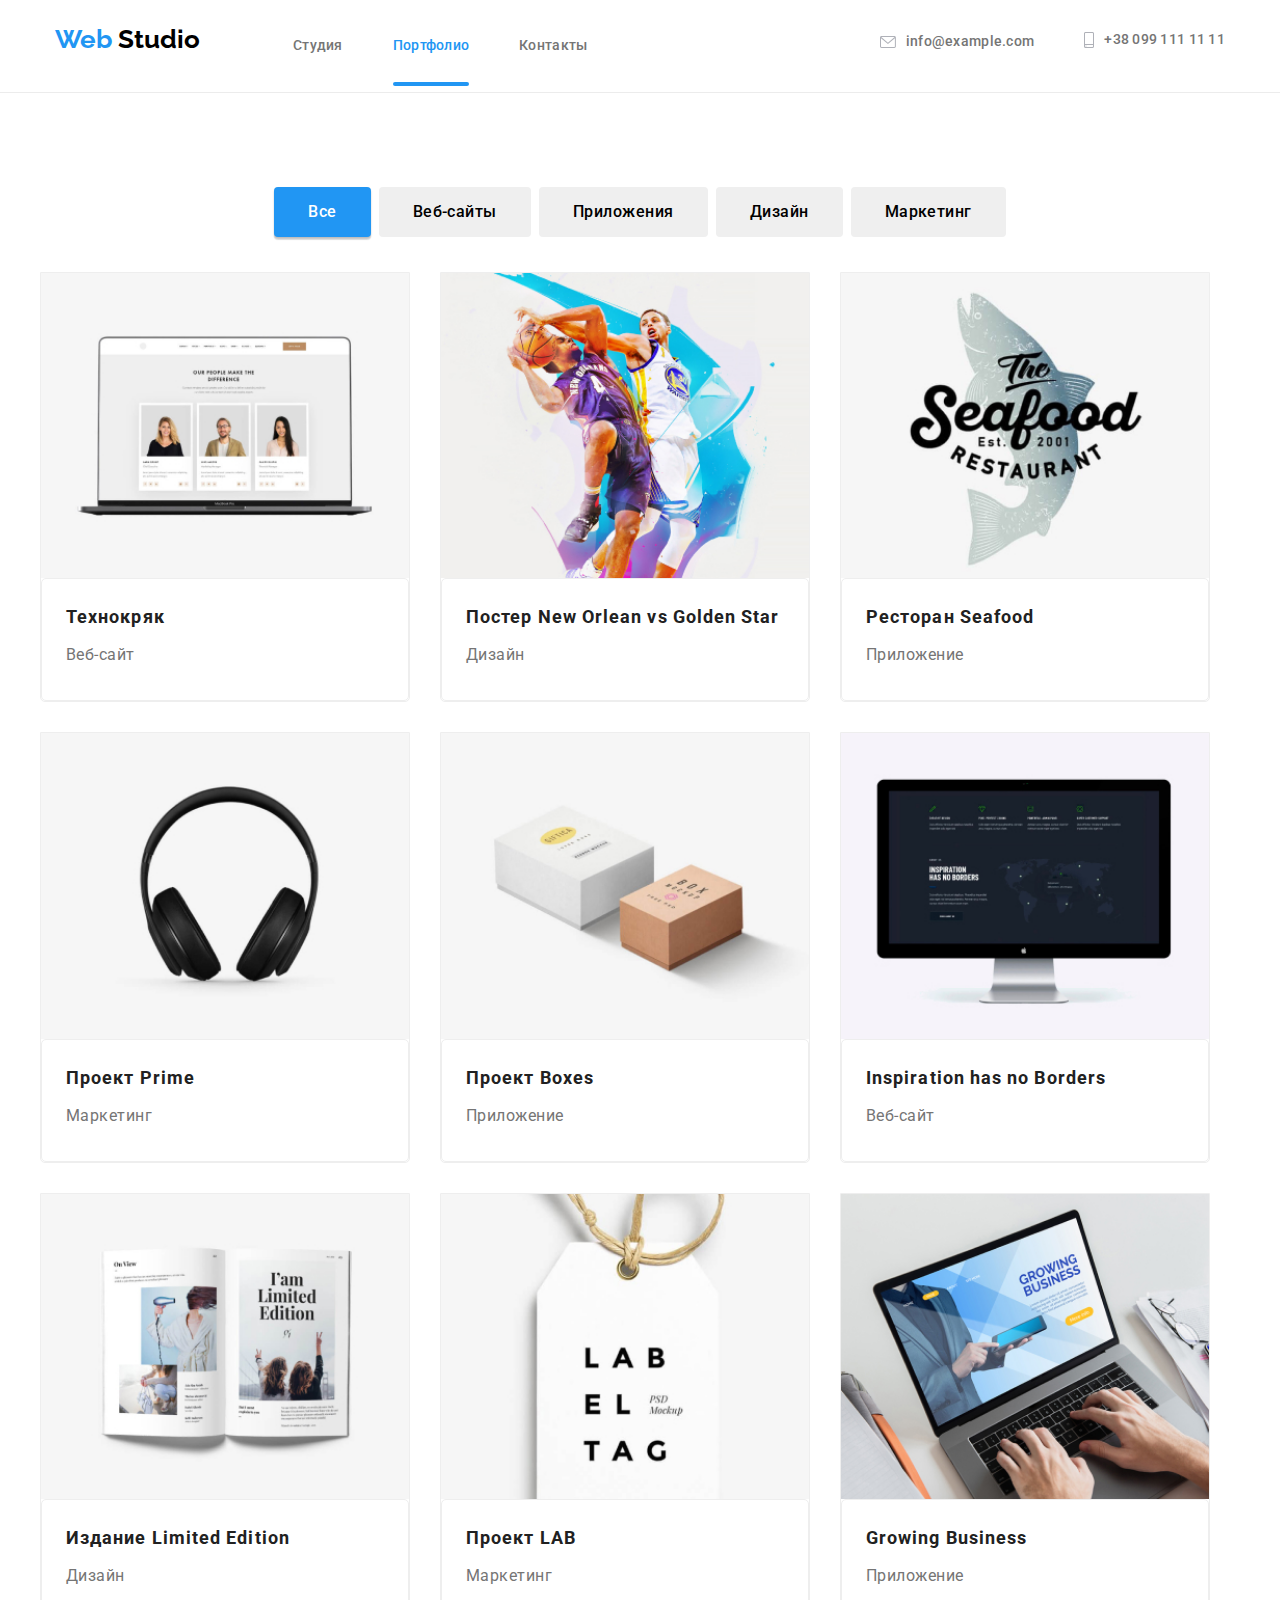
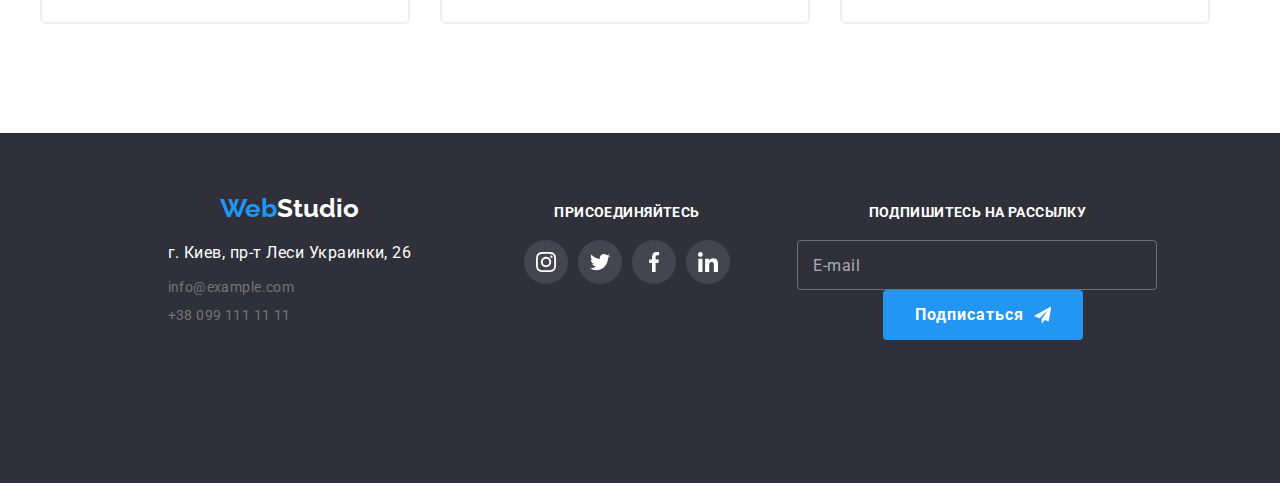
==== portfolio.html @ 010974de "1" ====
<!DOCTYPE html>
<html lang="en">
<head>
    <meta charset="UTF-8">
    <meta http-equiv="X-UA-Compatible" content="IE=edge">
    <meta name="viewport" content="width=device-width, initial-scale=1.0">
    <title>portfolio</title>
    <link href="https://fonts.googleapis.com/css2?family=Raleway:wght@700&family=Roboto:wght@400;500;700;900&display=swap"
 rel="stylesheet">
    <link rel="stylesheet" href="https://cdnjs.cloudflare.com/ajax/libs/modern-normalize/1.0.0/modern-normalize.min.css">
    <link rel="stylesheet" href="css/style.min.css">
</head>
<body>
    <!--шапка сторінки-->
    <header>
        <div class="container logo-nav">
            <a class="logo" href="index.html">Web <span class="logo-header">Studio</span></a>
            <!--навігація на інші сторінки-->
            <div class="nav header">
                <ul class="site-nav">
                    <li class="site-nav__item"><a href="index.html" class="site-nav__link">Студия</a></li>
                    <li class="site-nav__item"><a href="portfolio.html" class="site-nav__link site-nav__link-current">Портфолио</a></li>
                    <li class="site-nav__item"><a href="Контакты" class="site-nav__link">Контакты</a></li>
                </ul>
            </div>
            <div class="contact-header">
                <ul class="site-nav contact-header">
                    <li class="site-nav__contact"><a class="contact-header__link" href="mailto:info@example.com">
                            <svg class="envelope" width="16" height="12">
                                <use href="./images/icons.svg#icon-envelope"></use>
                            </svg>
                            info@example.com</a></li>
                    <li class="site-nav__contact"><a class="contact-header__link" href="tel:+380991111111">
                            <svg class="smartphone" width="10" height="16">
                                <use href="./images/icons.svg#icon-smartphone"></use>
                            </svg>+38 099 111 11 11</a></li>
                </ul>
            </div>
        </div>

              <!-- <button class="mobile-btn icon-menu"  data-menu-button>
                <svg class="mobile-menu-icon" width="18" height="18" aria-label="mobile menu swicher">
                    <use class="icon-menu" href="./images/icons.svg#menu"></use>
                    <use class="icon-close" href="./images/icons.svg#close_24px"></use>
                </svg>
            </button>
            <div class="menu is-open" id="menu" data-menu>
                <ul class="mobile-nav list">
                    <li class="mobile-nav__item">
                        <a href="./index.html" class="mobile-nav__link">Студия</a>
                    </li>
                    <li class="mobile-nav__item">
                        <a href="./portfolio.html" class="mobile-nav__link menu__link--active">Портфолио</a>
                    </li>
                    <li class="mobile-nav__item">
                        <a href="#" class="mobile-nav__link">Контакты</a>
                    </li>
                </ul>
                <div class="social__wrap">
                    <ul class="mobile-contact list">
                        <li class="mobile-contact__item">
                            <a href="tel:+380961111111"  target="_blank" rel="noopener noreferrer">+38 096 111 11 11</a>
                        </li>
                        <li class="mobile-contact__item">
                            <a class="mobile-mail" href="mailto:info@devstudio.com"  target="_blank" rel="noopener noreferrer">info@devstudio.com</a>
                        </li>
                    </ul>

                    <ul class="list menu-list social__list">
                        <li class="social__item">
                            <a class="social__links" href="#" target="_blank" rel="noopener noreferrer">Instagram</a>
                        </li>
                        <li class=" social__item ">
                            <a class="social__links" href="#" target="_blank" rel="noopener noreferrer">Twitter</a>
                        </li>
                        <li class="social__item">
                            <a class="social__links" href="#" target="_blank" rel="noopener noreferrer">Facebook</a>
                        </li>
                        <li class=" social__item ">
                            <a class="social__links" href="#" target="_blank" rel="noopener noreferrer">LinkedIn</a>
                        </li>
                    </ul>
                </div>

        </div>-->
        
    </header>

    <main >
        <section class="section">
            <div class="container">
                <h1 hidden>портфолио</h1>
                <ul class="portfolio-button">
                    <li class="portfolio-button__item"> <button type="button" class="portfolio-button__element portfolio-button__all">Все</button></li>
                    <li class="portfolio-button__item"> <button type="button" class="portfolio-button__element">Веб-сайты</button></li>
                    <li class="portfolio-button__item"> <button type="button" class="portfolio-button__element">Приложения</button></li>
                    <li class="portfolio-button__item"> <button type="button" class="portfolio-button__element">Дизайн</button></li>
                    <li class="portfolio-button__item"> <button type="button" class="portfolio-button__element">Маркетинг</button></li>
                </ul>
                
                <h2 hidden>галерея</h2>
                <ul class="gallery">
                    <li class="gallery-item">
                        <a class="gallery-item__link" href="">
                            <div class="gallery-item-text">
                                 <picture>
                                <source srcset="./images/mobile/mobile1_1x.jpg 1x, ./images/mobile/1_2x.jpg 2x" 
                                media="(max-width: 767px)"
                                type="image/jpeg"/>
                                <source srcset="./images/tablet/tablet1_1x.jpg 1x, ./images/tablet/ablet1_2x.jpg 2x"
                                media="(min-width: 768px)"
                                type="image/jpeg"/>
                                <img  src="./images/portfolio/1.jpg" alt="ноутбук на котором изображены люди" width="370">
                            </picture>
                                                            
                                <p class="gallery-overlay">Технокряк это современная площадка распространения коронавируса. Компании используют
                                    эту платформу для цифрового
                                    шпионажа и атак на защищённые серверa конкурентов.</p>
                            </div>
                            <div class="portfolio-card">
                                <h3 class="card-element">Технокряк</h3>
                                <p>Веб-сайт</p>
                            </div>
                        </a>
                    </li>
                    <li class="gallery-item">
                        <a class="gallery-item__link" href="">
                            <div class="gallery-item-text">
                                <picture>
                                <source srcset="./images/mobile/mobile2_1x.jpg 1x, ./images/mobile/2_2x.jpg 2x" media="(max-width: 767px)"
                                type="image/jpeg"/>
                                <source srcset="./images/tablet/tablet2_1x.jpg 1x, ./images/tablet/ablet2_2x.jpg 2x" media="(min-width: 768px)"
                                type="image/jpeg"/>
                                <img src="images/portfolio/2.jpg" alt="мужчины и баскетбольный мяч" width="370">
                                </picture>
                                
                                <p class="gallery-overlay">Технокряк это современная площадка распространения коронавируса. Компании используют
                                    эту платформу для цифрового
                                    шпионажа и атак на защищённые серверa конкурентов.</p>
                            </div>
                            <div class="portfolio-card">
                                <h3 class="card-element"> Постер New Orlean vs Golden Star</h3>
                                <p>Дизайн </p>
                            </div>
                        </a>
                    </li>
                    <li class="gallery-item">
                        <a class="gallery-item__link" href="">
                            <div class="gallery-item-text">
                                <picture>
                                <source srcset="./images/mobile/mobile3_1x.jpg 1x, ./images/mobile/3_2x.jpg 2x" media="(max-width: 767px)"
                                type="image/jpeg"/>
                                <source srcset="./images/tablet/tablet3_1x.jpg 1x, ./images/tablet/ablet3_2x.jpg 2x" media="(min-width: 768px)"
                                type="image/jpeg"/>
                                <img src="images/portfolio/3.jpg" alt="рыба и название ресторана" width="370">
                                </picture>
                                
                                <p class="gallery-overlay">Технокряк это современная площадка распространения коронавируса. Компании используют
                                    эту платформу для цифрового
                                    шпионажа и атак на защищённые серверa конкурентов.</p>
                            </div>
                            <div class="portfolio-card">
                                <h3 class="card-element"> Ресторан Seafood</h3>
                                <p>Приложение</p>
                            </div>
                        </a>
                    </li>
                    <li class="gallery-item">
                        <a class="gallery-item__link" href="">
                            <div class="gallery-item-text">
                                <picture>
                                <source srcset="./images/mobile/mobile4_1x.jpg 1x, ./images/mobile/4_2x.jpg 2x" media="(max-width: 767px)"
                                type="image/jpeg"/>
                                <source srcset="./images/tablet/tablet4_1x.jpg 1x, ./images/tablet/ablet4_2x.jpg 2x" media="(min-width: 768px)"
                                type="image/jpeg"/>
                                <img src="images/portfolio/4.jpg" alt="наушники черного цвета" width="370">
                                </picture>
                                                            
                                <p class="gallery-overlay">Технокряк это современная площадка распространения коронавируса. Компании используют
                                    эту платформу для цифрового
                                    шпионажа и атак на защищённые серверa конкурентов.</p>
                            </div>
                            <div class="portfolio-card">
                                <h3 class="card-element"> Проект Prime</h3>
                                <p> Маркетинг</p>
                            </div>
                        </a>
                    </li>
                    <li class="gallery-item">
                        <a class="gallery-item__link" href="">
                            <div class="gallery-item-text">
                                <picture>
                                <source srcset="./images/mobile/mobile5_1x.jpg 1x, ./images/mobile/5_2x.jpg 2x" media="(max-width: 767px)"
                                type="image/jpeg"/>
                                <source srcset="./images/tablet/tablet5_1x.jpg 1x, ./images/tablet/ablet5_2x.jpg 2x" media="(min-width: 768px)"
                                type="image/jpeg"/>
                                <img src="images/portfolio/5.jpg" alt="две коробки, черного и коричневого цвета" width="370">
                                </picture>
                                                            
                                <p class="gallery-overlay">Технокряк это современная площадка распространения коронавируса. Компании используют
                                    эту платформу для цифрового
                                    шпионажа и атак на защищённые серверa конкурентов.</p>
                            </div>
                            <div class="portfolio-card">
                                <h3 class="card-element"> Проект Boxes</h3>
                                <p> Приложение</p>
                            </div>
                        </a>
                    </li>
                    <li class="gallery-item">
                        <a class="gallery-item__link" href="">
                            <div class="gallery-item-text">
                                <picture>
                                <source srcset="./images/mobile/mobile6_1x.jpg 1x, ./images/mobile/6_2x.jpg 2x" media="(max-width: 767px)"
                                type="image/jpeg"/>
                                <source srcset="./images/tablet/tablet6_1x.jpg 1x, ./images/tablet/ablet6_2x.jpg 2x" media="(min-width: 768px)"
                                type="image/jpeg"/>
                                <img src="images/portfolio/6.jpg" alt="монитор компютера черного цвета" width="370">
                                </picture>
                                                            
                                <p class="gallery-overlay">Технокряк это современная площадка распространения коронавируса. Компании используют
                                    эту платформу для цифрового
                                    шпионажа и атак на защищённые серверa конкурентов.</p>
                            </div>
                            <div class="portfolio-card">
                                <h3 class="card-element"> Inspiration has no Borders</h3>
                                <p> Веб-сайт</p>
                            </div>
                        </a>
                    </li>
                    <li class="gallery-item">
                        <a class="gallery-item__link" href="">
                            <div class="gallery-item-text">
                                <picture>
                                <source srcset="./images/mobile/mobile7_1x.jpg 1x, ./images/mobile/7_2x.jpg 2x" media="(max-width: 767px)"
                                type="image/jpeg"/>
                                <source srcset="./images/tablet/tablet7_1x.jpg 1x, ./images/tablet/ablet7_2x.jpg 2x" media="(min-width: 768px)"
                                type="image/jpeg"/>
                                 <img src="images/portfolio/7.jpg" alt="журнал в раскрытом виде" width="370">
                                </picture>
                                                           
                                <p class="gallery-overlay">Технокряк это современная площадка распространения коронавируса. Компании используют
                                    эту платформу для цифрового
                                    шпионажа и атак на защищённые серверa конкурентов.</p>
                            </div>
                            <div class="portfolio-card">
                                <h3 class="card-element"> Издание Limited Edition</h3>
                                <p> Дизайн</p>
                            </div>
                        </a>
                    </li>
                    <li class="gallery-item">
                        <a class="gallery-item__link" href="">
                            <div class="gallery-item-text">
                                <picture>
                                <source srcset="./images/mobile/mobile8_1x.jpg 1x, ./images/mobile/8_2x.jpg 2x" media="(max-width: 767px)"
                                type="image/jpeg"/>
                                <source srcset="./images/tablet/tablet8_1x.jpg 1x, ./images/tablet/ablet8_2x.jpg 2x" media="(min-width: 768px)"
                                type="image/jpeg"/>
                                <img src="images/portfolio/8.jpg" alt="бирка белого цвета с черной надписью" width="370">
                                </picture>
                                                            
                                <p class="gallery-overlay">Технокряк это современная площадка распространения коронавируса. Компании используют
                                    эту платформу для цифрового
                                    шпионажа и атак на защищённые серверa конкурентов.</p>
                            </div>
                            <div class="portfolio-card">
                                <h3 class="card-element">Проект LAB </h3>
                                <p> Маркетинг</p>
                            </div>
                        </a>
                    </li>
                    <li class="gallery-item">
                        <a class="gallery-item__link" href="">
                            <div class="gallery-item-text">
                                <picture>
                                <source srcset="./images/mobile/mobile9_1x.jpg 1x, ./images/mobile/9_2x.jpg 2x" media="(max-width: 767px)"
                                type="image/jpeg"/>
                                <source srcset="./images/tablet/tablet9_1x.jpg 1x, ./images/tablet/ablet9_2x.jpg 2x" media="(min-width: 768px)"
                                type="image/jpeg"/>
                                <img src="images/portfolio/9.jpg" alt="ноутбук на котором работает человек" width="370">
                                </picture>
                                                            
                                <p class="gallery-overlay">Технокряк это современная площадка распространения коронавируса. Компании используют
                                    эту платформу для цифрового
                                    шпионажа и атак на защищённые серверa конкурентов.</p>
                            </div>
                            <div class="portfolio-card">
                                <h3 class="card-element">Growing Business</h3>
                                <p>Приложение</p>
                            </div>
                        </a>
                    </li>
                </ul>
                
            </div>
            
        </section>
        
    </main>


    <!--підвал-->
        <footer>
            <div class="container footer">
                <div class="card-footer">
                    <a class="logo-basement" href="index.html">Web<span class="logo-footer">Studio</span></a>
                    <address class="site-nav">
                        <div class="">
                            <p class="site-nav-link__footer footer-address">г. Киев, пр-т Леси Украинки, 26</p>
                            <ul class="footer-contact">
                                <li class="footer-contact__item"><a class="site-nav-footer__link" href="mailto:info@example.com">info@example.com</a></li>
                                <li class="footer-contact__item"><a class="site-nav-footer__link" href="tel:+380991111111">+38 099 111 11 11</a></li>
                            </ul>
                        </div>
                
                    </address>
                </div>
        
                <div class="social">
                    <p class="footer-list">Присоединяйтесь</p>
                    <ul class="social-footer">
                        <li class="social-footer__item">
                            <a href="" class="social-footer__link" target="_blank" rel="noopener noreferrer">
                                <svg class="social-footer__icon">
                                    <use href="./images/icons.svg#icon-instagram"></use>
                                </svg>
                            </a>
                        </li>
                        <li class="social-footer__item">
                            <a href="" class="social-footer__link" target="_blank" rel="noopener noreferrer">
                                <svg class="social-footer__icon">
                                    <use href="./images/icons.svg#icon-twitter"></use>
                                </svg>
                            </a>
                        </li>
                        <li class="social-footer__item">
                            <a href="" class="social-footer__link" target="_blank" rel="noopener noreferrer">
                                <svg class="social-footer__icon">
                                    <use href="./images/icons.svg#icon-facebook"></use>
                                </svg>
                            </a>
                        </li>
                        <li class="social-footer__item">
                            <a href="" class="social-footer__link" target="_blank" rel="noopener noreferrer">
                                <svg class="social-footer__icon">
                                    <use href="./images/icons.svg#icon-linkedin"></use>
                                </svg>
                            </a>
                        </li>
                    </ul>
                </div>
                <div class="subscription">
                    <form class="footer-form">
                        <p class="footer-list">Подпишитесь на рассылку</p>
                        <label class="footer-label">
                            <input class="footer-input" type="email" name="email" placeholder="E-mail">
                        </label>
                        <button class="footer-submit-btn" type="submit">Подписаться
                            <svg class="footer-icon-send" width="24px" height="24px">
                                <use href="./images/icons.svg#icon-send"></use>
                            </svg>
                        </button>
                    </form>
                </div>
            </div>
        </footer>
        <script src="./js/mobile-menu.js"></script>
</body>
</html>
---- css/style.min.css ----
/*! modern-normalize v1.0.0 | MIT License | https://github.com/sindresorhus/modern-normalize */*,::after,::before{box-sizing:border-box}:root{-moz-tab-size:4;tab-size:4}html{line-height:1.15;-webkit-text-size-adjust:100%}body{margin:0}body{font-family:system-ui, -apple-system, 'Segoe UI', Roboto, Helvetica, Arial, sans-serif, 'Apple Color Emoji', 'Segoe UI Emoji'}hr{height:0;color:inherit}abbr[title]{text-decoration:underline dotted}b,strong{font-weight:bolder}code,kbd,pre,samp{font-family:ui-monospace, SFMono-Regular, Consolas, 'Liberation Mono', Menlo, monospace;font-size:1em}small{font-size:80%}sub,sup{font-size:75%;line-height:0;position:relative;vertical-align:baseline}sub{bottom:-.25em}sup{top:-.5em}table{text-indent:0;border-color:inherit}button,input,optgroup,select,textarea{font-family:inherit;font-size:100%;line-height:1.15;margin:0}button,select{text-transform:none}[type=button],[type=reset],[type=submit],button{-webkit-appearance:button}::-moz-focus-inner{border-style:none;padding:0}:-moz-focusring{outline:1px dotted ButtonText}:-moz-ui-invalid{box-shadow:none}legend{padding:0}progress{vertical-align:baseline}::-webkit-inner-spin-button,::-webkit-outer-spin-button{height:auto}[type=search]{-webkit-appearance:textfield;outline-offset:-2px}::-webkit-search-decoration{-webkit-appearance:none}::-webkit-file-upload-button{-webkit-appearance:button;font:inherit}summary{display:list-item}:root{--text-color: #757575;--logo-color: #2196f3;--list-color: #ffffff;--title-color: #2f303a;--peculiarity-color: #212121;--user-color: #f5f4fa;--animation: 250ms ease-in;--time-transition: cubic-bezier(0.4, 0, 0.2, 1)}*,*::before,*::after{box-sizing:border-box}body{background:var(--list-color);font-family:Roboto, sans-serif;max-height:100vh;overflow:auto}header{border-bottom:1px solid #ECECEC}img{display:block;width:100%;height:auto}@media screen and (max-width: 320px){img{max-width:100%}}@media screen and (min-width: 768px){img{width:100%}}a{text-decoration:none;color:var(--logo-color)}a:active{color:var(--logo-color, #2196f3)}ul{margin-top:0;margin-bottom:0;padding-left:0;list-style:none;color:var(--peculiarity-color, #212121)}h3{margin-top:0}.container{width:100%;padding:0 15px 0 15px;margin-left:auto;margin-right:auto}@media screen and (min-width: 480px){.container{max-width:480px}}@media screen and (min-width: 768px){.container{max-width:768px}}@media screen and (min-width: 1200px){.container{max-width:1200px}}.logo-nav{display:flex}.logo{padding-top:24px;padding-bottom:25px;width:145px;font-weight:bold;font-size:26px;line-height:1.19;font-family:Raleway;color:var(--logo-color)}@media screen and (max-width: 320px) and (min-width: 480px){.logo{font-size:24px;line-height:1.16;letter-spacing:0.03em;padding-top:16px;padding-bottom:16px}}@media screen and (min-width: 767px){.logo{margin-right:88px}}@media screen and (min-width: 1200px){.logo{margin-right:93px}}.logo-basement{display:inline-block;margin-bottom:20px;width:145px;font-weight:bold;font-size:26px;line-height:1.19;font-family:Raleway}.logo-footer{color:var(--list-color)}.logo-header{color:#000}.nav{display:inline-flex;flex-direction:row}@media screen and (max-width: 767.98px){.site-nav__item{display:none}}.site-nav__link-current::after{content:'';position:absolute;bottom:0;left:0;width:100%;height:4px;background-color:var(--logo-color);border-radius:2px}@media screen and (max-width: 767px){.site-nav__link-current::after{display:none}}.site-nav{display:flex;flex-direction:row;align-items:center;padding-left:0}@media screen and (min-width: 320px) and (max-width: 767px){.site-nav{flex-direction:row;padding-left:0;margin-left:auto;margin-right:auto;height:60px}}@media screen and (min-width: 768px) and (max-width: 1199px){.site-nav{height:80px}}.site-nav__contact{justify-content:flex-end;margin-left:auto}@media screen and (max-width: 767px){.site-nav__contact{display:none}}@media screen and (min-width: 768px) and (max-width: 1199px){.site-nav__contact{height:60px}}.site-nav__item:not(:last-child){margin-right:50px;position:relative}.site-nav__item:first-child{margin-left:93px;position:relative}@media screen and (min-width: 320px), (max-width: 767px){.site-nav__item:first-child{margin-left:0}}.site-nav__contact:not(:last-child){margin-right:50px;margin-left:auto}@media screen and (min-width: 767.89px){.site-nav__contact:not(:last-child){margin-bottom:10px;margin-right:0px}}@media screen and (min-width: 1200px){.site-nav__contact:not(:last-child){margin-right:50px}}.site-nav__link,.contact-header__link{display:flex;padding-top:32px;padding-bottom:32px;font-style:normal;text-decoration:none;font-weight:500;font-size:14px;line-height:1.14;letter-spacing:0.02em;align-items:center;color:var(--text-color);transition:color 250ms var(--time-transition)}.site-nav__link:hover,.site-nav__link:focus,.contact-header__link:hover,.contact-header__link:focus{animation-name:changeColor, changeTextTransform;animation-duration:3000ms}@keyframes changeTextTransform{0%{text-transform:uppercase}}.site-nav__link:hover,.site-nav__link:focus,.contact-header__link:hover,.contact-header__link:focus{color:var(--logo-color)}@media screen and (min-width: 1200px){.site-nav__link,.contact-header__link{padding-top:32px;padding-bottom:32px}}.site-nav__link:hover,.site-nav__link:focus{color:var(--logo-color)}.contact-header__link:hover,.contact-header__link:focus{color:var(--logo-color)}.site-nav__link-current{color:var(--logo-color)}.envelope,.smartphone{margin-right:10px;display:inline-flex;fill:#afb1b8;transition:fill 250ms var(--time-transition)}.contact-header{display:inline-flex;justify-self:flex-end;margin-left:auto;float:right}@media screen and (min-width: 768px){.contact-header{display:block}}@media screen and (min-width: 1200px){.contact-header{display:flex;align-items:baseline}}@media screen and (min-width: 768px) and (max-width: 1199px){.contact-header__link{font-weight:500;font-size:12px;line-height:1.16;letter-spacing:0.02em;padding-bottom:10px}}.contact-header__link:hover .envelope,.contact-header__link:focus .envelope{fill:var(--logo-color)}.contact-header__link:hover .smartphone,.contact-header__link:focus .smartphone{fill:var(--logo-color)}.site-nav .footer-address{color:var(--list-color);white-space:nowrap}.footer-contact__item{padding-left:0;margin-bottom:9px}.site-nav-footer__link{margin-bottom:9px;font-style:normal;text-decoration:none;font-size:14px;line-height:1.14;color:var(--text-color);letter-spacing:0.03em;transition:color 250ms var(--time-transition)}.site-nav-footer__link:hover,.site-nav-footer__link:focus{color:var(--logo-color)}.mobile-btn{position:relative;height:40px;width:40px;background-color:transparent;border:none;display:flex;z-index:102;overflow:auto;padding:10px;margin-top:22px}.mobile-btn .icon-close{display:none}@media screen and (min-width: 768px){.mobile-btn{display:none}}.mobile-btn.is-open .icon-close{display:block;position:fixed;fill:var(--logo-color)}.mobile-btn.is-open .icon-menu{display:none}.menu{display:none;position:absolute;top:0%;left:0;height:100vh;width:100vw;padding:48px 40px}.menu.is-open{display:block;position:fixed;display:flex;flex-direction:column;justify-content:space-between;background-color:#fff}@media screen and (min-width: 767px){.menu.is-open body{max-height:100vh;display:none;overflow:hidden}}@media screen and (max-width: 766px){.menu .menu{display:block;display:flex;overflow:auto;top:0;left:0;height:0;padding:0}}@media screen and (min-width: 768px){.menu .social__wrap{display:none}}.menu .menu-list{margin-top:0;margin-bottom:0}.menu .social__list{margin:0;flex-direction:row;align-items:center;justify-content:center}.menu .social__links{font-style:normal;font-weight:500;font-size:18px;line-height:1.2;letter-spacing:0.02em;color:var(--logo-color)}.menu .social__item:not(:last-child):after{content:"";top:0;right:0;width:100%;border-right:1px solid rgba(33,33,33,0.2);margin-left:10px}.menu .social__item:not(:last-child){margin-right:10px}.menu .social__item .social__links{font-weight:500;font-size:14px;line-height:1.22;letter-spacing:0.02em;color:var(--logo-color)}@media screen and (max-width: 320px){.menu .social__item .social__links{font-size:12px}}.mobile-nav{display:flex;flex-wrap:wrap;padding-left:0;justify-content:center;flex-direction:column}.mobile-nav__link{font-weight:500;font-size:40px;line-height:1.17;letter-spacing:0.02em;color:var(----peculiarity-color)}.menu__link--active{color:var(--logo-color)}.mobile-nav__item:not(:last-child){margin-bottom:35px}.mobile-contact{display:flex;flex-wrap:wrap;padding-left:0;justify-content:center;flex-direction:column;margin-bottom:64px}.mobile-contact__item{height:40px;left:40px;top:562px;font-style:normal;font-weight:500;font-size:34px;line-height:1.1;letter-spacing:0.02em}.mobile-mail{font-style:normal;font-weight:500;font-size:24px;line-height:28px;letter-spacing:0.02em;color:#757575}.mobile-contact__item:not(:last-child){margin-bottom:32px}footer{padding:60px 0 60px 0;margin-top:0;background:var(--title-color, #2f303a)}address{font-style:normal}@media screen and (min-width: 768px), (max-width: 1199px){address{display:flex;flex-direction:column;justify-content:left}}.footer{display:flex;flex-direction:row;align-items:baseline;justify-content:space-between}@media screen and (min-width: 320px), (max-width: 767){.footer{display:block;align-items:baseline;text-align:center;justify-content:center;margin-bottom:30px}}@media screen and (min-width: 1200px){.footer{display:flex;align-items:baseline}}@media screen and (min-width: 320px){address{text-align:center;margin-bottom:60px}}@media screen and (min-width: 1200px){.footer-contact{text-align:left}}.card-footer{flex-basis:calc((50% - 45px) / 2);display:block}@media screen and (min-width: 320px), (max-width: 767){.card-footer{align-items:center}}@media screen and (min-width: 768px), (max-width: 1199px){.card-footer{flex-basis:calc((50% - 45px) / 1);display:flex;flex-direction:column;justify-content:left}}.sosial{width:206px;height:80px;display:inline-flex;flex-basis:calc((50% - 45px) / 2)}@media screen and (min-width: 320px), (max-width: 767){.sosial{display:flex;flex-direction:column;align-items:center;margin-bottom:60px;margin-right:0}}@media screen and (min-width: 768px), (max-width: 1199px){.sosial{display:inline-flex;justify-content:center;margin-bottom:0;margin-right:auto;justify-content:left}}@media screen and (min-width: 1200px){.sosial{display:block;margin-right:100px}}.footer-list{text-transform:uppercase;color:var(--list-color);font-weight:bold;font-size:14px;line-height:1.14;letter-spacing:0.03em;margin-bottom:20px}.social-footer__icon{width:20px;height:20px;fill:var(--list-color)}.social-footer{display:inline-flex;padding-left:0;width:206px;height:44px}@media screen and (min-width: 320px), (max-width: 767){.social-footer{align-items:center;margin-bottom:60px;margin-right:0}}@media screen and (min-width: 768px), (max-width: 1199px){.social-footer{display:inline-flex;margin-bottom:60px;margin-right:auto}}.social-footer__link{display:flex;justify-content:center;align-items:center;width:44px;height:44px;border-radius:50%;background-color:rgba(255,255,255,0.1);transition:background-color 250ms var(--time-transition),fill 250ms var(--time-transition)}.social-footer__item+.social-footer__item{margin-left:10px}.social-footer__link:hover,.social-footer__link:focus{background-color:var(--logo-color)}button{border-color:transparent;margin-top:0;margin-bottom:0;padding:10px 32px;border-radius:4px;text-align:center}.pointer{cursor:pointer;width:200px;left:700px;top:430px}.stydio-button{font-weight:bold;font-size:16px;line-height:1.87;letter-spacing:0.06em;color:var(--list-color);background-color:var(--logo-color);font-family:inherit;align-items:center;text-align:center;white-space:nowrap;border-radius:4px;transition:box-shadow 250ms var(--time-transition)}.stydio-button:hover,.stydio-button:focus{background-color:#e76f60}@media screen and (min-width: 320px){.stydio-button{padding:10px}}.stydio-button:hover,.stydio-button:focus{box-shadow:0px 4px 4px rgba(0,0,0,0.15)}.section{padding:94px 0 94px 0}.portfolio-button__element{flex-direction:column;font-weight:500;font-size:16px;line-height:1.6;text-align:center;letter-spacing:0.03em;transition:color 250ms var(--time-transition),background-color 250ms var(--time-transition),box-shadow 250ms var(--time-transition)}.portfolio-button__element:hover{box-shadow:0 0 10px 0 #3498db inset, 0 0 10px 4px #3498db;background:#18614f;transform:translateY(2px)}.portfolio-button__element:focus{box-shadow:0 0 10px 0 #3498db inset, 0 0 10px 4px #3498db;background:#18614f;transform:translateY(2px)}.portfolio-button__element:focus{border-radius:4px;color:var(--main-background)}.portfolio-button__element:active{border-radius:4px;color:var(--main-background)}.portfolio-button__element:hover{border-radius:4px;color:var(--main-background)}.portfolio-button{display:flex;justify-content:center;margin-left:auto;margin-right:auto;margin-bottom:50px;padding-left:0}.portfolio-button__all{background-color:#2196f3;color:#fff;box-shadow:0px 3px 1px rgba(0,0,0,0.1),0px 1px 2px rgba(0,0,0,0.08),0px 2px 2px rgba(0,0,0,0.12)}.portfolio-button__elementt:not(:last-child){margin-right:8px}.portfolio-button__item:not(:last-child){margin-right:8px}.portfolio-button__element:focus,.portfolio-button__element:hover{background:var(--logo-color);border-radius:4px;color:var(--list-color);box-shadow:0px 3px 1px rgba(0,0,0,0.1),0px 1px 2px rgba(0,0,0,0.08),0px 2px 2px rgba(0,0,0,0.12)}h1{margin-bottom:0;text-align:center}.main{margin-top:0;margin-bottom:0;margin-left:auto;margin-right:auto;background:var(--title-color, #2f303a);padding:200px 0;text-align:center;max-width:1600px;background-image:linear-gradient(to right, rgba(47,48,58,0.4), rgba(47,48,58,0.4)),url(../images/фон.jpg);background-position:center;background-repeat:no-repeat;background-size:cover}@media screen and (min-width: 320px){.main{padding-top:110px;padding-bottom:110px;height:350px;background-image:url(/images/Header1х.jpg)}}@media screen and (min-width: 320px) and (min-device-pixel-ratio: 2), screen and (min-width: 320px) and (min-resolution: 192dpi), screen and (min-width: 320px) and (min-resolution: 2dppx){.main{background-image:linear-gradient(rgba(47,48,58,0.4), rgba(47,48,58,0.4)),url(/images/Header1х.jpg)}}@media screen and (min-width: 480px), (max-width: 767px){.main{padding-top:118px;padding-bottom:118px;height:400px;background-image:url(/images/Header1х.jpg)}}@media screen and (min-width: 480px) and (min-device-pixel-ratio: 2), (max-width: 767px) and (min-device-pixel-ratio: 2), screen and (min-width: 480px) and (min-resolution: 192dpi), (max-width: 767px) and (min-resolution: 192dpi), screen and (min-width: 480px) and (min-resolution: 2dppx), (max-width: 767px) and (min-resolution: 2dppx){.main{background-image:linear-gradient(rgba(47,48,58,0.4), rgba(47,48,58,0.4)),url(/images/Header1х.jpg)}}@media screen and (min-width: 768px) and (max-width: 968px){.main{background-image:url(/images/Header2х.jpg)}}@media screen and (min-width: 768px) and (max-width: 968px) and (min-device-pixel-ratio: 2), screen and (min-width: 768px) and (max-width: 968px) and (min-resolution: 192dpi), screen and (min-width: 768px) and (max-width: 968px) and (min-resolution: 2dppx){.main{background-image:linear-gradient(rgba(47,48,58,0.4), rgba(47,48,58,0.4)),url(/images/Header2х.jpg)}}@media screen and (min-width: 970px){.main{padding-top:200px;padding-bottom:200px;margin-right:auto;margin-left:auto;height:600px;background-image:linear-gradient(rgba(47,48,58,0.4), rgba(47,48,58,0.4)),url(/images/фон.jpg)}}@media screen and (min-width: 970px) and (min-device-pixel-ratio: 2), screen and (min-width: 970px) and (min-resolution: 192dpi), screen and (min-width: 970px) and (min-resolution: 2dppx){.main{background-image:linear-gradient(rgba(47,48,58,0.4), rgba(47,48,58,0.4)),url(/images/фон.jpg)}}.title{width:696px;margin:auto;margin-bottom:30px;font-weight:900;font-size:44px;line-height:1.36;color:var(--list-color, white);letter-spacing:0.06em;text-align:center;text-transform:uppercase}@media screen and (min-width: 320px) and (max-width: 767px){.title{width:360px;font-weight:500;font-size:20px;line-height:1.61;text-align:center;letter-spacing:0.06em}}@media screen and (min-width: 768px) and (max-width: 1199px){.title{width:360px;font-weight:900;font-size:26px;line-height:1.61;letter-spacing:0.06em;text-align:center}}@media screen and (min-width: 1200px){.title{font-weight:900;font-size:44px;line-height:1.37}}h2{margin-top:0;margin-bottom:0}.peculiarity-section{padding-top:94px;padding-bottom:94px}.list{display:flex;flex-wrap:wrap;padding-left:0;justify-content:center}.list__item{flex-basis:100%}@media screen and (min-width: 768px){.list__item{flex-basis:calc((100% - 90px) / 2);margin-right:30px}}@media screen and (min-width: 1200px){.list__item{flex-basis:calc((100% - 90px) / 4)}}@media screen and (min-width: 768px) and (max-width: 1199px){.list__item:nth-child(2n){margin-right:0}.list__item:nth-last-child(-n+2){margin-bottom:0}}@media screen and (min-width: 1200px){.list__item:nth-child(4n){margin-right:0}.list__item:nth-last-child(-n+4){margin-bottom:0}}.list__item:not(:last-child){margin-bottom:30px}.peculiarity{font-family:Roboto;font-style:normal;font-weight:bold;font-size:14px;line-height:1.14;color:var(--peculiarity-color, #212121);text-transform:uppercase;margin-top:0;margin-bottom:10px;letter-spacing:0.03em}p{margin-top:0;margin-bottom:16px;font-weight:normal;font-size:16px;line-height:1.19;color:var(--text-color);letter-spacing:0.03em}.list__item-text{font-style:normal;font-weight:normal;font-size:14px;line-height:1.71;letter-spacing:0.03em}.antena::before{content:'';display:block;height:120px;background-image:url(../images/icon/antenna.svg);background-size:70px;background-repeat:no-repeat;background-position:center;background-color:#f5f4fa;margin-bottom:30px}.clock::before{content:'';display:block;height:120px;background-image:url(../images/icon/clock.svg);background-size:70px;background-repeat:no-repeat;background-position:center;background-color:#f5f4fa;margin-bottom:30px}.diagram::before{content:'';display:block;height:120px;background-image:url(../images/icon/diagram.svg);background-size:70px;background-repeat:no-repeat;background-position:center;background-color:#f5f4fa;margin-bottom:30px}.astronaut::before{content:'';display:block;height:120px;background-image:url(../images/icon/astronaut.svg);background-size:70px;background-repeat:no-repeat;background-position:center;background-color:#f5f4fa;margin-bottom:30px}.visualization-section{padding-bottom:94px}@media screen and (max-width: 1199.98px){.visualization-section{display:none}}.main-title{margin-bottom:50px;font-weight:bold;font-size:36px;line-height:1.17;color:var(--peculiarity-color, #212121);text-align:center;letter-spacing:0.03em}.visualization{display:flex;padding-left:0}.visualization__item{position:relative;width:370px;height:294px}.visualization__item:not(:last-child){margin-right:30px}.visualization-item-element{position:absolute;top:100%;transform:translateY(-100%);width:370px;height:70px;display:flex;align-items:center;justify-content:center;background-color:rgba(47,48,58,0.8)}.visualization-item-element__text{color:var(--list-color);margin-bottom:0;font-weight:bold;font-size:14px;line-height:1.14;letter-spacing:0.03em;text-transform:uppercase}.user{background:var(--user-color, #f5f4fa);padding:94px 0 94px 0;margin-left:auto;margin-right:auto}.user-block{display:flex;flex-wrap:wrap;padding-left:0;justify-content:center}.user-block__item:not(:last-child){margin-right:30px}.user-block__item{flex-basis:100%;max-width:270px;width:270px;border-radius:0px 0px 4px 4px;border:2px solid #eeeeee;box-shadow:0px 1px 3px rgba(0,0,0,0.12),0px 1px 1px rgba(0,0,0,0.14),0px 2px 1px rgba(0,0,0,0.2);background-color:var(--list-color)}@media screen and (min-width: 768px) and (max-width: 1199px){.user-block__item{flex-basis:calc((100% - 3 * 30px) / 2);margin-right:30px;margin-bottom:30px;max-width:270px}}@media screen and (min-width: 1200px){.user-block__item{flex-basis:calc((100% - 90px) / 4)}}@media screen and (min-width: 320px) and (max-width: 767px){.user-block__item{margin-bottom:30px;margin-right:30px}}h3{margin-block-start:0em}.studio-card{padding:20px 24px;text-align:center}.social-icons{display:inline-flex;padding-left:0}.social-icons-link{display:flex;justify-content:center;align-items:center;width:44px;height:44px;border-radius:50%;background-color:#fff;transition:fill 250ms var(--time-transition),background-color 250ms var(--time-transition)}.social-icons__item+.social-icons__item{margin-left:10px}.social-icons-link:hover .social-icons-link__icon,.social-icons-link:focus .social-icons-link__icon{fill:var(--list-color)}.social-icons-link:hover,.social-icons-link:focus{background-color:var(--logo-color)}.social-icons-link__icon{fill:#afb1b8;width:20px;height:20px}.client{padding:94px 0 94px 0}.company{display:flex;flex-wrap:wrap;padding-left:0;margin-top:-30px;margin-left:-30px}.company-item{display:flex;align-items:center;justify-content:center;margin-top:30px;margin-left:30px;box-sizing:border-box}@media screen and (min-width: 320px){.company-item{flex-basis:calc((100% - 60px) / 2)}}@media screen and (min-width: 768px){.company-item{flex-basis:calc((100% - 90px) / 3)}}@media screen and (min-width: 1200px){.company-item{flex-basis:calc((100% - 180px) / 6)}}.company-link{width:170px;height:92px;border:1px solid #afb1b8;border-radius:4px;transition:border 250ms var(--time-transition)}.company-link:hover,.company-link:focus{border:1px solid var(--logo-color)}.company-link:hover .company-link__icon,.company-link:focus .company-link__icon{fill:var(--logo-color)}.company-link__icon{fill:#afb1b8;transition:fill 250ms var(--time-transition)}@media screen and (max-width: 768px){.main-title{font-size:28px;line-height:1.17}}.subscription{width:100%;flex-basis:calc(50% - 15px)}.footer-input{height:50px;width:350px;margin:0;background-color:transparent;border:1px solid rgba(255,255,255,0.3);border-radius:4px;color:var(--text-color);padding-left:15px}@media screen and (min-width: 320px), (max-width: 767px){.footer-input{display:block;width:450px;margin-bottom:20px}}@media screen and (min-width: 768px), (max-width: 1199px){.footer-input{justify-content:center;width:450px;margin-left:auto;margin-right:auto;margin-bottom:20px}}@media screen and (min-width: 1200px){.footer-input{display:inline-flex;width:360px;margin-bottom:0}}.footer-input::placeholder{font-size:16px;line-height:1.25;letter-spacing:0.03em;color:rgba(255,255,255,0.6)}.footer-submit-btn{margin-left:12px;display:inline-flex;justify-content:center;align-items:center}.footer-icon-send{margin-left:10px;fill:var(--list-color)}.gallery{display:flex;flex-wrap:wrap;padding-left:0;margin-top:-30px;margin-left:-30px}.gallery-item{width:100%;margin:15px;border-bottom-right-radius:5px;border-bottom-left-radius:5px;cursor:pointer;background-color:var(--list-color);border:1px solid #eeeeee;transition:box-shadow 250ms var(--time-transition),color 250ms var(--time-transition),background-color 250ms var(--time-transition)}@media screen and (min-width: 768px){.gallery-item{flex-basis:calc((100% - 4 * 15px) / 2)}}@media screen and (min-width: 1200px){.gallery-item{flex-basis:calc((100% - 6 * 15px) / 3)}}.gallery-item:hover{box-shadow:0px 1px 1px rgba(0,0,0,0.12),0px 4px 4px rgba(0,0,0,0.06),1px 4px 6px rgba(0,0,0,0.16)}.gallery-item__link:focus{box-shadow:0px 1px 1px rgba(0,0,0,0.12),0px 4px 4px rgba(0,0,0,0.06),1px 4px 6px rgba(0,0,0,0.16)}.gallery-item__link{display:block}.gallery-item-text:hover .gallery-overlay,.gallery-item__link:focus .gallery-overlay{transform:translateY(0)}.gallery-overlay{position:absolute;left:0;top:0;width:100%;height:100%;padding:63px 24px;font-style:normal;font-weight:normal;font-size:18px;line-height:1.5;letter-spacing:0.03em;color:var(--list-color);background-color:rgba(33,150,243,0.9);transform:translateY(101%);transition:var(--animation);transition-timing-function:var(--time-transition)}.gallery-item-text{position:relative;overflow:hidden}@media screen and (max-width: 375px){.gallery-item-text{font-size:14px;padding-top:30px}}.portfolio-card{border:1px solid #eeeeee;border-radius:5px;padding:20px 24px}.card-element{margin-top:0;margin-bottom:10px;font-weight:bold;font-size:18px;line-height:2;letter-spacing:0.06em;color:var(--peculiarity-color)}.backdrop{position:fixed;top:0;left:0;width:100%;height:100%;background-color:rgba(0,0,0,0.2);opacity:1;transition:opacity 250ms var(--time-transition)}.is-hidden{opacity:0;pointer-events:none}.is-hidden .modal{transform:translate(-50%, -50%) scale(0)}.modal{position:fixed;width:528px;height:581px;top:50%;left:50%;padding:40px;background-color:var(--list-color);box-shadow:0px 1px 3px rgba(0,0,0,0.12),0px 1px 1px rgba(0,0,0,0.14),0px 2px 1px rgba(0,0,0,0.2);border-radius:4px;transform:translate(-50%, -50%) scale(1);transition:transform 250ms var(--time-transition)}.close-icon{position:absolute;top:50%;left:50%;transform:translate(-50%, -50%)}.modal-text{margin-bottom:12px;color:var(--peculiarity-color);font-weight:700;font-size:20px;line-height:1.15;text-align:center;letter-spacing:0.03em}.modal-label{display:flex;flex-direction:column;margin-bottom:10px;color:var(--text-color);font-weight:400;font-size:12px;line-height:1.16;letter-spacing:0.01em}.modal-input-form{position:relative;margin-top:4px}.modal-input{width:100%;padding-left:45px;height:40px;margin:0;background-color:transparent;border:1px solid rgba(33,33,33,0.2);border-radius:4px;transition:outline 250ms var(--time-transition),border 250ms var(--time-transition)}.modal-icon{position:absolute;top:50%;left:15px;transform:translateY(-50%);fill:var(--peculiarity-color);transition:fill 250ms var(--time-transition)}.modal-input:focus+.modal-icon{fill:var(--logo-color)}.modal-input:focus{outline:transparent;border:1px solid var(--logo-color)}textarea.modal-input{resize:none;height:120px;padding:12px 16px}.modal-input::placeholder{font-weight:400;font-size:12px;line-height:1.16;letter-spacing:0.01em;color:rgba(117,117,117,0.5)}.modal-checkbox{-webkit-appearance:none;-moz-appearance:none;appearance:none}.modal-checkbox-form{display:flex;align-items:center;justify-content:center}.modal-checkbox-text{font-style:normal;font-weight:normal;font-size:14px;line-height:24px;letter-spacing:0.03em;color:var(--text-color)}@media screen and (min-width: 320px){.modal-checkbox-text{flex-wrap:wrap;font-size:10px}}@media screen and (min-width: 420px){.modal-checkbox-text{margin-left:0;font-size:12px;line-height:1.16}}@media screen and (min-width: 1200px){.modal-checkbox-text{display:flex;align-items:center;margin-left:8px;align-content:center;font-size:14px;line-height:1.71px}}.modal-checkbox-link{color:var(--logo-color);font-style:normal;font-weight:normal;font-size:14px;line-height:24px;letter-spacing:0.03em;text-decoration-line:underline}@media screen and (min-width: 320px){.modal-checkbox-link{margin-top:15px}}@media screen and (min-width: 420px){.modal-checkbox-link{margin-top:0}}@media screen and (min-width: 1200px){.modal-checkbox-link{margin-left:3px}}.modal-icon-checkbox{margin-right:7px;fill:transparent;background-color:transparent;border-radius:2px;border:2px solid #000;transition:background-color 250ms var(--time-transition),fill 250ms var(--time-transition),border 250ms var(--time-transition)}.modal-checkbox:focus+.modal-icon-checkbox{outline:3px solid var(--logo-color)}.modal-checkbox:checked+.modal-icon-checkbox{background-color:var(--logo-color);fill:var(--list-color);border:transparent}.modal-close-btn{position:absolute;width:30px;height:30px;right:8px;top:8px;cursor:pointer;background-color:var(--list-color);box-sizing:border-box;border:1px solid rgba(0,0,0,0.1);border-radius:50%;padding:0;transition:color 250ms var(--time-transition)}.modal-submit-btn{margin-top:30px;margin-left:124px;margin-right:124px;margin-bottom:40px}.modal-submit-btn,.footer-submit-btn{width:200px;height:50px;border:none;color:var(--list-color);font-weight:700;font-size:16px;line-height:1.88;letter-spacing:0.06em;cursor:pointer;background-color:var(--logo-color);border-radius:4px;transition:box-shadow 250ms var(--time-transition)}.modal-submit-btn:hover{box-shadow:0px 4px 4px rgba(0,0,0,0.15)}.modal-submit-btn:focus{box-shadow:0px 4px 4px rgba(0,0,0,0.15)}.close-icon{fill:currentColor;position:absolute;top:50%;left:50%;transform:translate(-50%, -50%)}.modal-close-btn:focus,.modal-close-btn:hover{color:var(--logo-color);outline:transparent}
/*# sourceMappingURL=style.min.css.map */
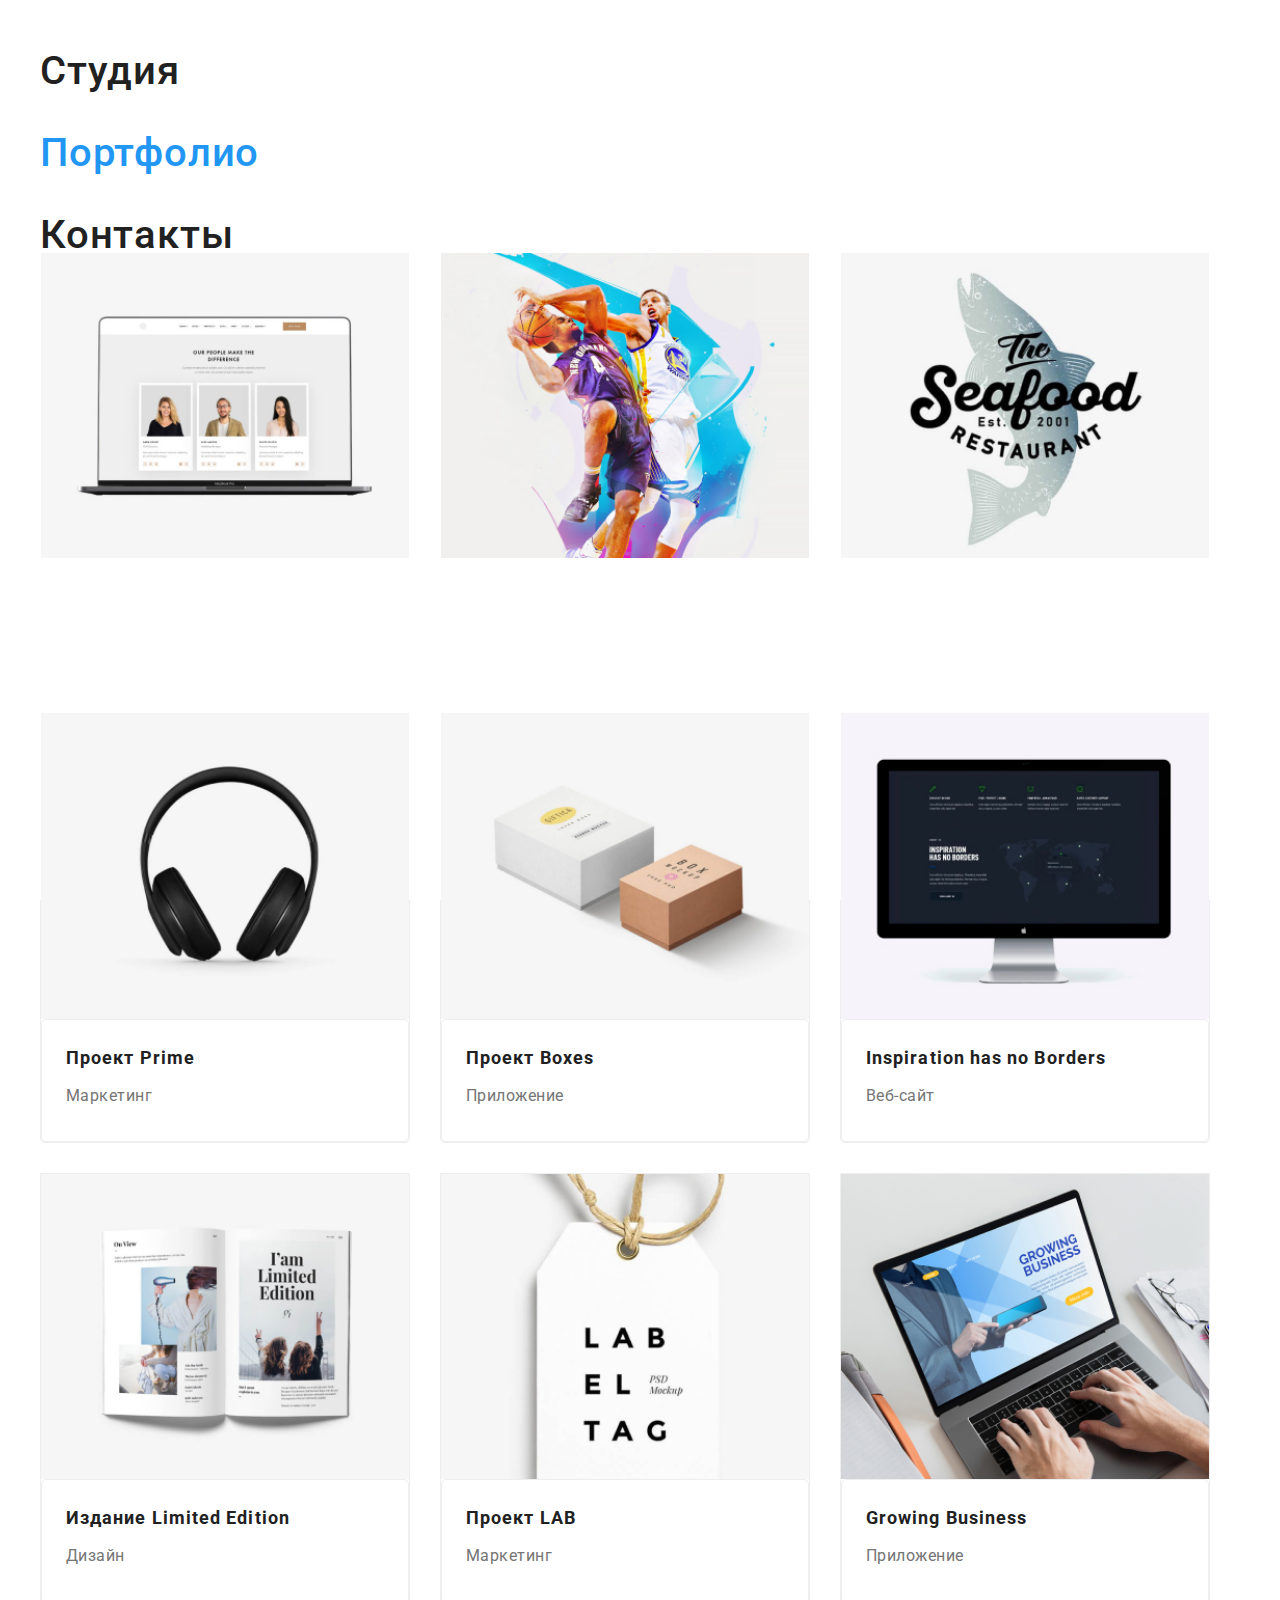
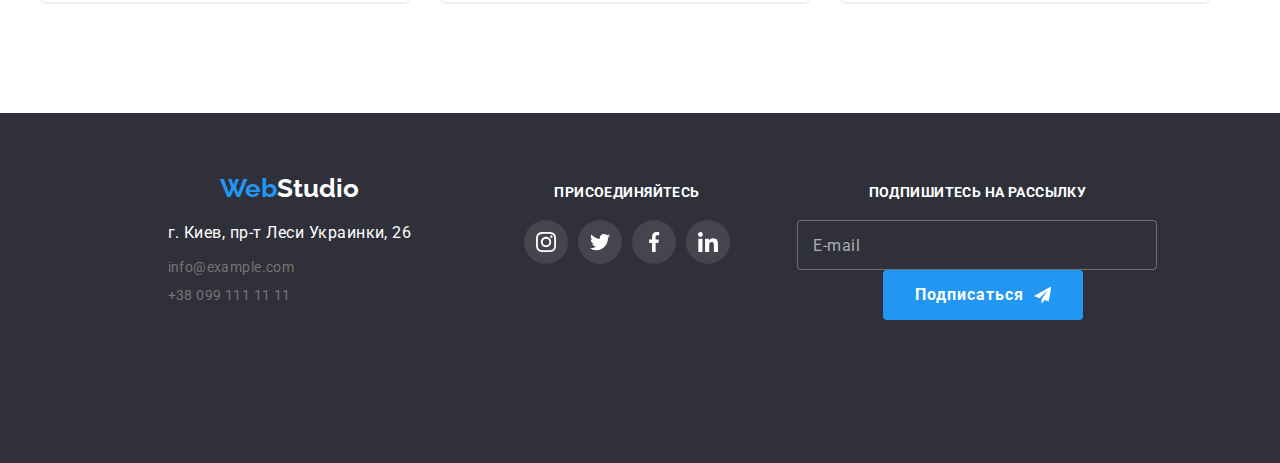
==== commit 98ac6362: "1" ====
--- a/portfolio.html
+++ b/portfolio.html
@@ -38,7 +38,7 @@
             </div>
         </div>
 
-              <!-- <button class="mobile-btn icon-menu"  data-menu-button>
+            <button class="mobile-btn icon-menu"  data-menu-button>
                 <svg class="mobile-menu-icon" width="18" height="18" aria-label="mobile menu swicher">
                     <use class="icon-menu" href="./images/icons.svg#menu"></use>
                     <use class="icon-close" href="./images/icons.svg#close_24px"></use>
@@ -82,7 +82,7 @@
                     </ul>
                 </div>
 
-        </div>-->
+        </div>
         
     </header>
 
@@ -90,7 +90,7 @@
         <section class="section">
             <div class="container">
                 <h1 hidden>портфолио</h1>
-                <ul class="portfolio-button">
+                <ul class=" portfolio-button">
                     <li class="portfolio-button__item"> <button type="button" class="portfolio-button__element portfolio-button__all">Все</button></li>
                     <li class="portfolio-button__item"> <button type="button" class="portfolio-button__element">Веб-сайты</button></li>
                     <li class="portfolio-button__item"> <button type="button" class="portfolio-button__element">Приложения</button></li>
--- a/css/style.min.css
+++ b/css/style.min.css
@@ -1,2 +1,2 @@
-/*! modern-normalize v1.0.0 | MIT License | https://github.com/sindresorhus/modern-normalize */*,::after,::before{box-sizing:border-box}:root{-moz-tab-size:4;tab-size:4}html{line-height:1.15;-webkit-text-size-adjust:100%}body{margin:0}body{font-family:system-ui, -apple-system, 'Segoe UI', Roboto, Helvetica, Arial, sans-serif, 'Apple Color Emoji', 'Segoe UI Emoji'}hr{height:0;color:inherit}abbr[title]{text-decoration:underline dotted}b,strong{font-weight:bolder}code,kbd,pre,samp{font-family:ui-monospace, SFMono-Regular, Consolas, 'Liberation Mono', Menlo, monospace;font-size:1em}small{font-size:80%}sub,sup{font-size:75%;line-height:0;position:relative;vertical-align:baseline}sub{bottom:-.25em}sup{top:-.5em}table{text-indent:0;border-color:inherit}button,input,optgroup,select,textarea{font-family:inherit;font-size:100%;line-height:1.15;margin:0}button,select{text-transform:none}[type=button],[type=reset],[type=submit],button{-webkit-appearance:button}::-moz-focus-inner{border-style:none;padding:0}:-moz-focusring{outline:1px dotted ButtonText}:-moz-ui-invalid{box-shadow:none}legend{padding:0}progress{vertical-align:baseline}::-webkit-inner-spin-button,::-webkit-outer-spin-button{height:auto}[type=search]{-webkit-appearance:textfield;outline-offset:-2px}::-webkit-search-decoration{-webkit-appearance:none}::-webkit-file-upload-button{-webkit-appearance:button;font:inherit}summary{display:list-item}:root{--text-color: #757575;--logo-color: #2196f3;--list-color: #ffffff;--title-color: #2f303a;--peculiarity-color: #212121;--user-color: #f5f4fa;--animation: 250ms ease-in;--time-transition: cubic-bezier(0.4, 0, 0.2, 1)}*,*::before,*::after{box-sizing:border-box}body{background:var(--list-color);font-family:Roboto, sans-serif;max-height:100vh;overflow:auto}header{border-bottom:1px solid #ECECEC}img{display:block;width:100%;height:auto}@media screen and (max-width: 320px){img{max-width:100%}}@media screen and (min-width: 768px){img{width:100%}}a{text-decoration:none;color:var(--logo-color)}a:active{color:var(--logo-color, #2196f3)}ul{margin-top:0;margin-bottom:0;padding-left:0;list-style:none;color:var(--peculiarity-color, #212121)}h3{margin-top:0}.container{width:100%;padding:0 15px 0 15px;margin-left:auto;margin-right:auto}@media screen and (min-width: 480px){.container{max-width:480px}}@media screen and (min-width: 768px){.container{max-width:768px}}@media screen and (min-width: 1200px){.container{max-width:1200px}}.logo-nav{display:flex}.logo{padding-top:24px;padding-bottom:25px;width:145px;font-weight:bold;font-size:26px;line-height:1.19;font-family:Raleway;color:var(--logo-color)}@media screen and (max-width: 320px) and (min-width: 480px){.logo{font-size:24px;line-height:1.16;letter-spacing:0.03em;padding-top:16px;padding-bottom:16px}}@media screen and (min-width: 767px){.logo{margin-right:88px}}@media screen and (min-width: 1200px){.logo{margin-right:93px}}.logo-basement{display:inline-block;margin-bottom:20px;width:145px;font-weight:bold;font-size:26px;line-height:1.19;font-family:Raleway}.logo-footer{color:var(--list-color)}.logo-header{color:#000}.nav{display:inline-flex;flex-direction:row}@media screen and (max-width: 767.98px){.site-nav__item{display:none}}.site-nav__link-current::after{content:'';position:absolute;bottom:0;left:0;width:100%;height:4px;background-color:var(--logo-color);border-radius:2px}@media screen and (max-width: 767px){.site-nav__link-current::after{display:none}}.site-nav{display:flex;flex-direction:row;align-items:center;padding-left:0}@media screen and (min-width: 320px) and (max-width: 767px){.site-nav{flex-direction:row;padding-left:0;margin-left:auto;margin-right:auto;height:60px}}@media screen and (min-width: 768px) and (max-width: 1199px){.site-nav{height:80px}}.site-nav__contact{justify-content:flex-end;margin-left:auto}@media screen and (max-width: 767px){.site-nav__contact{display:none}}@media screen and (min-width: 768px) and (max-width: 1199px){.site-nav__contact{height:60px}}.site-nav__item:not(:last-child){margin-right:50px;position:relative}.site-nav__item:first-child{margin-left:93px;position:relative}@media screen and (min-width: 320px), (max-width: 767px){.site-nav__item:first-child{margin-left:0}}.site-nav__contact:not(:last-child){margin-right:50px;margin-left:auto}@media screen and (min-width: 767.89px){.site-nav__contact:not(:last-child){margin-bottom:10px;margin-right:0px}}@media screen and (min-width: 1200px){.site-nav__contact:not(:last-child){margin-right:50px}}.site-nav__link,.contact-header__link{display:flex;padding-top:32px;padding-bottom:32px;font-style:normal;text-decoration:none;font-weight:500;font-size:14px;line-height:1.14;letter-spacing:0.02em;align-items:center;color:var(--text-color);transition:color 250ms var(--time-transition)}.site-nav__link:hover,.site-nav__link:focus,.contact-header__link:hover,.contact-header__link:focus{animation-name:changeColor, changeTextTransform;animation-duration:3000ms}@keyframes changeTextTransform{0%{text-transform:uppercase}}.site-nav__link:hover,.site-nav__link:focus,.contact-header__link:hover,.contact-header__link:focus{color:var(--logo-color)}@media screen and (min-width: 1200px){.site-nav__link,.contact-header__link{padding-top:32px;padding-bottom:32px}}.site-nav__link:hover,.site-nav__link:focus{color:var(--logo-color)}.contact-header__link:hover,.contact-header__link:focus{color:var(--logo-color)}.site-nav__link-current{color:var(--logo-color)}.envelope,.smartphone{margin-right:10px;display:inline-flex;fill:#afb1b8;transition:fill 250ms var(--time-transition)}.contact-header{display:inline-flex;justify-self:flex-end;margin-left:auto;float:right}@media screen and (min-width: 768px){.contact-header{display:block}}@media screen and (min-width: 1200px){.contact-header{display:flex;align-items:baseline}}@media screen and (min-width: 768px) and (max-width: 1199px){.contact-header__link{font-weight:500;font-size:12px;line-height:1.16;letter-spacing:0.02em;padding-bottom:10px}}.contact-header__link:hover .envelope,.contact-header__link:focus .envelope{fill:var(--logo-color)}.contact-header__link:hover .smartphone,.contact-header__link:focus .smartphone{fill:var(--logo-color)}.site-nav .footer-address{color:var(--list-color);white-space:nowrap}.footer-contact__item{padding-left:0;margin-bottom:9px}.site-nav-footer__link{margin-bottom:9px;font-style:normal;text-decoration:none;font-size:14px;line-height:1.14;color:var(--text-color);letter-spacing:0.03em;transition:color 250ms var(--time-transition)}.site-nav-footer__link:hover,.site-nav-footer__link:focus{color:var(--logo-color)}.mobile-btn{position:relative;height:40px;width:40px;background-color:transparent;border:none;display:flex;z-index:102;overflow:auto;padding:10px;margin-top:22px}.mobile-btn .icon-close{display:none}@media screen and (min-width: 768px){.mobile-btn{display:none}}.mobile-btn.is-open .icon-close{display:block;position:fixed;fill:var(--logo-color)}.mobile-btn.is-open .icon-menu{display:none}.menu{display:none;position:absolute;top:0%;left:0;height:100vh;width:100vw;padding:48px 40px}.menu.is-open{display:block;position:fixed;display:flex;flex-direction:column;justify-content:space-between;background-color:#fff}@media screen and (min-width: 767px){.menu.is-open body{max-height:100vh;display:none;overflow:hidden}}@media screen and (max-width: 766px){.menu .menu{display:block;display:flex;overflow:auto;top:0;left:0;height:0;padding:0}}@media screen and (min-width: 768px){.menu .social__wrap{display:none}}.menu .menu-list{margin-top:0;margin-bottom:0}.menu .social__list{margin:0;flex-direction:row;align-items:center;justify-content:center}.menu .social__links{font-style:normal;font-weight:500;font-size:18px;line-height:1.2;letter-spacing:0.02em;color:var(--logo-color)}.menu .social__item:not(:last-child):after{content:"";top:0;right:0;width:100%;border-right:1px solid rgba(33,33,33,0.2);margin-left:10px}.menu .social__item:not(:last-child){margin-right:10px}.menu .social__item .social__links{font-weight:500;font-size:14px;line-height:1.22;letter-spacing:0.02em;color:var(--logo-color)}@media screen and (max-width: 320px){.menu .social__item .social__links{font-size:12px}}.mobile-nav{display:flex;flex-wrap:wrap;padding-left:0;justify-content:center;flex-direction:column}.mobile-nav__link{font-weight:500;font-size:40px;line-height:1.17;letter-spacing:0.02em;color:var(----peculiarity-color)}.menu__link--active{color:var(--logo-color)}.mobile-nav__item:not(:last-child){margin-bottom:35px}.mobile-contact{display:flex;flex-wrap:wrap;padding-left:0;justify-content:center;flex-direction:column;margin-bottom:64px}.mobile-contact__item{height:40px;left:40px;top:562px;font-style:normal;font-weight:500;font-size:34px;line-height:1.1;letter-spacing:0.02em}.mobile-mail{font-style:normal;font-weight:500;font-size:24px;line-height:28px;letter-spacing:0.02em;color:#757575}.mobile-contact__item:not(:last-child){margin-bottom:32px}footer{padding:60px 0 60px 0;margin-top:0;background:var(--title-color, #2f303a)}address{font-style:normal}@media screen and (min-width: 768px), (max-width: 1199px){address{display:flex;flex-direction:column;justify-content:left}}.footer{display:flex;flex-direction:row;align-items:baseline;justify-content:space-between}@media screen and (min-width: 320px), (max-width: 767){.footer{display:block;align-items:baseline;text-align:center;justify-content:center;margin-bottom:30px}}@media screen and (min-width: 1200px){.footer{display:flex;align-items:baseline}}@media screen and (min-width: 320px){address{text-align:center;margin-bottom:60px}}@media screen and (min-width: 1200px){.footer-contact{text-align:left}}.card-footer{flex-basis:calc((50% - 45px) / 2);display:block}@media screen and (min-width: 320px), (max-width: 767){.card-footer{align-items:center}}@media screen and (min-width: 768px), (max-width: 1199px){.card-footer{flex-basis:calc((50% - 45px) / 1);display:flex;flex-direction:column;justify-content:left}}.sosial{width:206px;height:80px;display:inline-flex;flex-basis:calc((50% - 45px) / 2)}@media screen and (min-width: 320px), (max-width: 767){.sosial{display:flex;flex-direction:column;align-items:center;margin-bottom:60px;margin-right:0}}@media screen and (min-width: 768px), (max-width: 1199px){.sosial{display:inline-flex;justify-content:center;margin-bottom:0;margin-right:auto;justify-content:left}}@media screen and (min-width: 1200px){.sosial{display:block;margin-right:100px}}.footer-list{text-transform:uppercase;color:var(--list-color);font-weight:bold;font-size:14px;line-height:1.14;letter-spacing:0.03em;margin-bottom:20px}.social-footer__icon{width:20px;height:20px;fill:var(--list-color)}.social-footer{display:inline-flex;padding-left:0;width:206px;height:44px}@media screen and (min-width: 320px), (max-width: 767){.social-footer{align-items:center;margin-bottom:60px;margin-right:0}}@media screen and (min-width: 768px), (max-width: 1199px){.social-footer{display:inline-flex;margin-bottom:60px;margin-right:auto}}.social-footer__link{display:flex;justify-content:center;align-items:center;width:44px;height:44px;border-radius:50%;background-color:rgba(255,255,255,0.1);transition:background-color 250ms var(--time-transition),fill 250ms var(--time-transition)}.social-footer__item+.social-footer__item{margin-left:10px}.social-footer__link:hover,.social-footer__link:focus{background-color:var(--logo-color)}button{border-color:transparent;margin-top:0;margin-bottom:0;padding:10px 32px;border-radius:4px;text-align:center}.pointer{cursor:pointer;width:200px;left:700px;top:430px}.stydio-button{font-weight:bold;font-size:16px;line-height:1.87;letter-spacing:0.06em;color:var(--list-color);background-color:var(--logo-color);font-family:inherit;align-items:center;text-align:center;white-space:nowrap;border-radius:4px;transition:box-shadow 250ms var(--time-transition)}.stydio-button:hover,.stydio-button:focus{background-color:#e76f60}@media screen and (min-width: 320px){.stydio-button{padding:10px}}.stydio-button:hover,.stydio-button:focus{box-shadow:0px 4px 4px rgba(0,0,0,0.15)}.section{padding:94px 0 94px 0}.portfolio-button__element{flex-direction:column;font-weight:500;font-size:16px;line-height:1.6;text-align:center;letter-spacing:0.03em;transition:color 250ms var(--time-transition),background-color 250ms var(--time-transition),box-shadow 250ms var(--time-transition)}.portfolio-button__element:hover{box-shadow:0 0 10px 0 #3498db inset, 0 0 10px 4px #3498db;background:#18614f;transform:translateY(2px)}.portfolio-button__element:focus{box-shadow:0 0 10px 0 #3498db inset, 0 0 10px 4px #3498db;background:#18614f;transform:translateY(2px)}.portfolio-button__element:focus{border-radius:4px;color:var(--main-background)}.portfolio-button__element:active{border-radius:4px;color:var(--main-background)}.portfolio-button__element:hover{border-radius:4px;color:var(--main-background)}.portfolio-button{display:flex;justify-content:center;margin-left:auto;margin-right:auto;margin-bottom:50px;padding-left:0}.portfolio-button__all{background-color:#2196f3;color:#fff;box-shadow:0px 3px 1px rgba(0,0,0,0.1),0px 1px 2px rgba(0,0,0,0.08),0px 2px 2px rgba(0,0,0,0.12)}.portfolio-button__elementt:not(:last-child){margin-right:8px}.portfolio-button__item:not(:last-child){margin-right:8px}.portfolio-button__element:focus,.portfolio-button__element:hover{background:var(--logo-color);border-radius:4px;color:var(--list-color);box-shadow:0px 3px 1px rgba(0,0,0,0.1),0px 1px 2px rgba(0,0,0,0.08),0px 2px 2px rgba(0,0,0,0.12)}h1{margin-bottom:0;text-align:center}.main{margin-top:0;margin-bottom:0;margin-left:auto;margin-right:auto;background:var(--title-color, #2f303a);padding:200px 0;text-align:center;max-width:1600px;background-image:linear-gradient(to right, rgba(47,48,58,0.4), rgba(47,48,58,0.4)),url(../images/фон.jpg);background-position:center;background-repeat:no-repeat;background-size:cover}@media screen and (min-width: 320px){.main{padding-top:110px;padding-bottom:110px;height:350px;background-image:url(/images/Header1х.jpg)}}@media screen and (min-width: 320px) and (min-device-pixel-ratio: 2), screen and (min-width: 320px) and (min-resolution: 192dpi), screen and (min-width: 320px) and (min-resolution: 2dppx){.main{background-image:linear-gradient(rgba(47,48,58,0.4), rgba(47,48,58,0.4)),url(/images/Header1х.jpg)}}@media screen and (min-width: 480px), (max-width: 767px){.main{padding-top:118px;padding-bottom:118px;height:400px;background-image:url(/images/Header1х.jpg)}}@media screen and (min-width: 480px) and (min-device-pixel-ratio: 2), (max-width: 767px) and (min-device-pixel-ratio: 2), screen and (min-width: 480px) and (min-resolution: 192dpi), (max-width: 767px) and (min-resolution: 192dpi), screen and (min-width: 480px) and (min-resolution: 2dppx), (max-width: 767px) and (min-resolution: 2dppx){.main{background-image:linear-gradient(rgba(47,48,58,0.4), rgba(47,48,58,0.4)),url(/images/Header1х.jpg)}}@media screen and (min-width: 768px) and (max-width: 968px){.main{background-image:url(/images/Header2х.jpg)}}@media screen and (min-width: 768px) and (max-width: 968px) and (min-device-pixel-ratio: 2), screen and (min-width: 768px) and (max-width: 968px) and (min-resolution: 192dpi), screen and (min-width: 768px) and (max-width: 968px) and (min-resolution: 2dppx){.main{background-image:linear-gradient(rgba(47,48,58,0.4), rgba(47,48,58,0.4)),url(/images/Header2х.jpg)}}@media screen and (min-width: 970px){.main{padding-top:200px;padding-bottom:200px;margin-right:auto;margin-left:auto;height:600px;background-image:linear-gradient(rgba(47,48,58,0.4), rgba(47,48,58,0.4)),url(/images/фон.jpg)}}@media screen and (min-width: 970px) and (min-device-pixel-ratio: 2), screen and (min-width: 970px) and (min-resolution: 192dpi), screen and (min-width: 970px) and (min-resolution: 2dppx){.main{background-image:linear-gradient(rgba(47,48,58,0.4), rgba(47,48,58,0.4)),url(/images/фон.jpg)}}.title{width:696px;margin:auto;margin-bottom:30px;font-weight:900;font-size:44px;line-height:1.36;color:var(--list-color, white);letter-spacing:0.06em;text-align:center;text-transform:uppercase}@media screen and (min-width: 320px) and (max-width: 767px){.title{width:360px;font-weight:500;font-size:20px;line-height:1.61;text-align:center;letter-spacing:0.06em}}@media screen and (min-width: 768px) and (max-width: 1199px){.title{width:360px;font-weight:900;font-size:26px;line-height:1.61;letter-spacing:0.06em;text-align:center}}@media screen and (min-width: 1200px){.title{font-weight:900;font-size:44px;line-height:1.37}}h2{margin-top:0;margin-bottom:0}.peculiarity-section{padding-top:94px;padding-bottom:94px}.list{display:flex;flex-wrap:wrap;padding-left:0;justify-content:center}.list__item{flex-basis:100%}@media screen and (min-width: 768px){.list__item{flex-basis:calc((100% - 90px) / 2);margin-right:30px}}@media screen and (min-width: 1200px){.list__item{flex-basis:calc((100% - 90px) / 4)}}@media screen and (min-width: 768px) and (max-width: 1199px){.list__item:nth-child(2n){margin-right:0}.list__item:nth-last-child(-n+2){margin-bottom:0}}@media screen and (min-width: 1200px){.list__item:nth-child(4n){margin-right:0}.list__item:nth-last-child(-n+4){margin-bottom:0}}.list__item:not(:last-child){margin-bottom:30px}.peculiarity{font-family:Roboto;font-style:normal;font-weight:bold;font-size:14px;line-height:1.14;color:var(--peculiarity-color, #212121);text-transform:uppercase;margin-top:0;margin-bottom:10px;letter-spacing:0.03em}p{margin-top:0;margin-bottom:16px;font-weight:normal;font-size:16px;line-height:1.19;color:var(--text-color);letter-spacing:0.03em}.list__item-text{font-style:normal;font-weight:normal;font-size:14px;line-height:1.71;letter-spacing:0.03em}.antena::before{content:'';display:block;height:120px;background-image:url(../images/icon/antenna.svg);background-size:70px;background-repeat:no-repeat;background-position:center;background-color:#f5f4fa;margin-bottom:30px}.clock::before{content:'';display:block;height:120px;background-image:url(../images/icon/clock.svg);background-size:70px;background-repeat:no-repeat;background-position:center;background-color:#f5f4fa;margin-bottom:30px}.diagram::before{content:'';display:block;height:120px;background-image:url(../images/icon/diagram.svg);background-size:70px;background-repeat:no-repeat;background-position:center;background-color:#f5f4fa;margin-bottom:30px}.astronaut::before{content:'';display:block;height:120px;background-image:url(../images/icon/astronaut.svg);background-size:70px;background-repeat:no-repeat;background-position:center;background-color:#f5f4fa;margin-bottom:30px}.visualization-section{padding-bottom:94px}@media screen and (max-width: 1199.98px){.visualization-section{display:none}}.main-title{margin-bottom:50px;font-weight:bold;font-size:36px;line-height:1.17;color:var(--peculiarity-color, #212121);text-align:center;letter-spacing:0.03em}.visualization{display:flex;padding-left:0}.visualization__item{position:relative;width:370px;height:294px}.visualization__item:not(:last-child){margin-right:30px}.visualization-item-element{position:absolute;top:100%;transform:translateY(-100%);width:370px;height:70px;display:flex;align-items:center;justify-content:center;background-color:rgba(47,48,58,0.8)}.visualization-item-element__text{color:var(--list-color);margin-bottom:0;font-weight:bold;font-size:14px;line-height:1.14;letter-spacing:0.03em;text-transform:uppercase}.user{background:var(--user-color, #f5f4fa);padding:94px 0 94px 0;margin-left:auto;margin-right:auto}.user-block{display:flex;flex-wrap:wrap;padding-left:0;justify-content:center}.user-block__item:not(:last-child){margin-right:30px}.user-block__item{flex-basis:100%;max-width:270px;width:270px;border-radius:0px 0px 4px 4px;border:2px solid #eeeeee;box-shadow:0px 1px 3px rgba(0,0,0,0.12),0px 1px 1px rgba(0,0,0,0.14),0px 2px 1px rgba(0,0,0,0.2);background-color:var(--list-color)}@media screen and (min-width: 768px) and (max-width: 1199px){.user-block__item{flex-basis:calc((100% - 3 * 30px) / 2);margin-right:30px;margin-bottom:30px;max-width:270px}}@media screen and (min-width: 1200px){.user-block__item{flex-basis:calc((100% - 90px) / 4)}}@media screen and (min-width: 320px) and (max-width: 767px){.user-block__item{margin-bottom:30px;margin-right:30px}}h3{margin-block-start:0em}.studio-card{padding:20px 24px;text-align:center}.social-icons{display:inline-flex;padding-left:0}.social-icons-link{display:flex;justify-content:center;align-items:center;width:44px;height:44px;border-radius:50%;background-color:#fff;transition:fill 250ms var(--time-transition),background-color 250ms var(--time-transition)}.social-icons__item+.social-icons__item{margin-left:10px}.social-icons-link:hover .social-icons-link__icon,.social-icons-link:focus .social-icons-link__icon{fill:var(--list-color)}.social-icons-link:hover,.social-icons-link:focus{background-color:var(--logo-color)}.social-icons-link__icon{fill:#afb1b8;width:20px;height:20px}.client{padding:94px 0 94px 0}.company{display:flex;flex-wrap:wrap;padding-left:0;margin-top:-30px;margin-left:-30px}.company-item{display:flex;align-items:center;justify-content:center;margin-top:30px;margin-left:30px;box-sizing:border-box}@media screen and (min-width: 320px){.company-item{flex-basis:calc((100% - 60px) / 2)}}@media screen and (min-width: 768px){.company-item{flex-basis:calc((100% - 90px) / 3)}}@media screen and (min-width: 1200px){.company-item{flex-basis:calc((100% - 180px) / 6)}}.company-link{width:170px;height:92px;border:1px solid #afb1b8;border-radius:4px;transition:border 250ms var(--time-transition)}.company-link:hover,.company-link:focus{border:1px solid var(--logo-color)}.company-link:hover .company-link__icon,.company-link:focus .company-link__icon{fill:var(--logo-color)}.company-link__icon{fill:#afb1b8;transition:fill 250ms var(--time-transition)}@media screen and (max-width: 768px){.main-title{font-size:28px;line-height:1.17}}.subscription{width:100%;flex-basis:calc(50% - 15px)}.footer-input{height:50px;width:350px;margin:0;background-color:transparent;border:1px solid rgba(255,255,255,0.3);border-radius:4px;color:var(--text-color);padding-left:15px}@media screen and (min-width: 320px), (max-width: 767px){.footer-input{display:block;width:450px;margin-bottom:20px}}@media screen and (min-width: 768px), (max-width: 1199px){.footer-input{justify-content:center;width:450px;margin-left:auto;margin-right:auto;margin-bottom:20px}}@media screen and (min-width: 1200px){.footer-input{display:inline-flex;width:360px;margin-bottom:0}}.footer-input::placeholder{font-size:16px;line-height:1.25;letter-spacing:0.03em;color:rgba(255,255,255,0.6)}.footer-submit-btn{margin-left:12px;display:inline-flex;justify-content:center;align-items:center}.footer-icon-send{margin-left:10px;fill:var(--list-color)}.gallery{display:flex;flex-wrap:wrap;padding-left:0;margin-top:-30px;margin-left:-30px}.gallery-item{width:100%;margin:15px;border-bottom-right-radius:5px;border-bottom-left-radius:5px;cursor:pointer;background-color:var(--list-color);border:1px solid #eeeeee;transition:box-shadow 250ms var(--time-transition),color 250ms var(--time-transition),background-color 250ms var(--time-transition)}@media screen and (min-width: 768px){.gallery-item{flex-basis:calc((100% - 4 * 15px) / 2)}}@media screen and (min-width: 1200px){.gallery-item{flex-basis:calc((100% - 6 * 15px) / 3)}}.gallery-item:hover{box-shadow:0px 1px 1px rgba(0,0,0,0.12),0px 4px 4px rgba(0,0,0,0.06),1px 4px 6px rgba(0,0,0,0.16)}.gallery-item__link:focus{box-shadow:0px 1px 1px rgba(0,0,0,0.12),0px 4px 4px rgba(0,0,0,0.06),1px 4px 6px rgba(0,0,0,0.16)}.gallery-item__link{display:block}.gallery-item-text:hover .gallery-overlay,.gallery-item__link:focus .gallery-overlay{transform:translateY(0)}.gallery-overlay{position:absolute;left:0;top:0;width:100%;height:100%;padding:63px 24px;font-style:normal;font-weight:normal;font-size:18px;line-height:1.5;letter-spacing:0.03em;color:var(--list-color);background-color:rgba(33,150,243,0.9);transform:translateY(101%);transition:var(--animation);transition-timing-function:var(--time-transition)}.gallery-item-text{position:relative;overflow:hidden}@media screen and (max-width: 375px){.gallery-item-text{font-size:14px;padding-top:30px}}.portfolio-card{border:1px solid #eeeeee;border-radius:5px;padding:20px 24px}.card-element{margin-top:0;margin-bottom:10px;font-weight:bold;font-size:18px;line-height:2;letter-spacing:0.06em;color:var(--peculiarity-color)}.backdrop{position:fixed;top:0;left:0;width:100%;height:100%;background-color:rgba(0,0,0,0.2);opacity:1;transition:opacity 250ms var(--time-transition)}.is-hidden{opacity:0;pointer-events:none}.is-hidden .modal{transform:translate(-50%, -50%) scale(0)}.modal{position:fixed;width:528px;height:581px;top:50%;left:50%;padding:40px;background-color:var(--list-color);box-shadow:0px 1px 3px rgba(0,0,0,0.12),0px 1px 1px rgba(0,0,0,0.14),0px 2px 1px rgba(0,0,0,0.2);border-radius:4px;transform:translate(-50%, -50%) scale(1);transition:transform 250ms var(--time-transition)}.close-icon{position:absolute;top:50%;left:50%;transform:translate(-50%, -50%)}.modal-text{margin-bottom:12px;color:var(--peculiarity-color);font-weight:700;font-size:20px;line-height:1.15;text-align:center;letter-spacing:0.03em}.modal-label{display:flex;flex-direction:column;margin-bottom:10px;color:var(--text-color);font-weight:400;font-size:12px;line-height:1.16;letter-spacing:0.01em}.modal-input-form{position:relative;margin-top:4px}.modal-input{width:100%;padding-left:45px;height:40px;margin:0;background-color:transparent;border:1px solid rgba(33,33,33,0.2);border-radius:4px;transition:outline 250ms var(--time-transition),border 250ms var(--time-transition)}.modal-icon{position:absolute;top:50%;left:15px;transform:translateY(-50%);fill:var(--peculiarity-color);transition:fill 250ms var(--time-transition)}.modal-input:focus+.modal-icon{fill:var(--logo-color)}.modal-input:focus{outline:transparent;border:1px solid var(--logo-color)}textarea.modal-input{resize:none;height:120px;padding:12px 16px}.modal-input::placeholder{font-weight:400;font-size:12px;line-height:1.16;letter-spacing:0.01em;color:rgba(117,117,117,0.5)}.modal-checkbox{-webkit-appearance:none;-moz-appearance:none;appearance:none}.modal-checkbox-form{display:flex;align-items:center;justify-content:center}.modal-checkbox-text{font-style:normal;font-weight:normal;font-size:14px;line-height:24px;letter-spacing:0.03em;color:var(--text-color)}@media screen and (min-width: 320px){.modal-checkbox-text{flex-wrap:wrap;font-size:10px}}@media screen and (min-width: 420px){.modal-checkbox-text{margin-left:0;font-size:12px;line-height:1.16}}@media screen and (min-width: 1200px){.modal-checkbox-text{display:flex;align-items:center;margin-left:8px;align-content:center;font-size:14px;line-height:1.71px}}.modal-checkbox-link{color:var(--logo-color);font-style:normal;font-weight:normal;font-size:14px;line-height:24px;letter-spacing:0.03em;text-decoration-line:underline}@media screen and (min-width: 320px){.modal-checkbox-link{margin-top:15px}}@media screen and (min-width: 420px){.modal-checkbox-link{margin-top:0}}@media screen and (min-width: 1200px){.modal-checkbox-link{margin-left:3px}}.modal-icon-checkbox{margin-right:7px;fill:transparent;background-color:transparent;border-radius:2px;border:2px solid #000;transition:background-color 250ms var(--time-transition),fill 250ms var(--time-transition),border 250ms var(--time-transition)}.modal-checkbox:focus+.modal-icon-checkbox{outline:3px solid var(--logo-color)}.modal-checkbox:checked+.modal-icon-checkbox{background-color:var(--logo-color);fill:var(--list-color);border:transparent}.modal-close-btn{position:absolute;width:30px;height:30px;right:8px;top:8px;cursor:pointer;background-color:var(--list-color);box-sizing:border-box;border:1px solid rgba(0,0,0,0.1);border-radius:50%;padding:0;transition:color 250ms var(--time-transition)}.modal-submit-btn{margin-top:30px;margin-left:124px;margin-right:124px;margin-bottom:40px}.modal-submit-btn,.footer-submit-btn{width:200px;height:50px;border:none;color:var(--list-color);font-weight:700;font-size:16px;line-height:1.88;letter-spacing:0.06em;cursor:pointer;background-color:var(--logo-color);border-radius:4px;transition:box-shadow 250ms var(--time-transition)}.modal-submit-btn:hover{box-shadow:0px 4px 4px rgba(0,0,0,0.15)}.modal-submit-btn:focus{box-shadow:0px 4px 4px rgba(0,0,0,0.15)}.close-icon{fill:currentColor;position:absolute;top:50%;left:50%;transform:translate(-50%, -50%)}.modal-close-btn:focus,.modal-close-btn:hover{color:var(--logo-color);outline:transparent}
+/*! modern-normalize v1.0.0 | MIT License | https://github.com/sindresorhus/modern-normalize */*,::after,::before{box-sizing:border-box}:root{-moz-tab-size:4;tab-size:4}html{line-height:1.15;-webkit-text-size-adjust:100%}body{margin:0}body{font-family:system-ui, -apple-system, 'Segoe UI', Roboto, Helvetica, Arial, sans-serif, 'Apple Color Emoji', 'Segoe UI Emoji'}hr{height:0;color:inherit}abbr[title]{text-decoration:underline dotted}b,strong{font-weight:bolder}code,kbd,pre,samp{font-family:ui-monospace, SFMono-Regular, Consolas, 'Liberation Mono', Menlo, monospace;font-size:1em}small{font-size:80%}sub,sup{font-size:75%;line-height:0;position:relative;vertical-align:baseline}sub{bottom:-.25em}sup{top:-.5em}table{text-indent:0;border-color:inherit}button,input,optgroup,select,textarea{font-family:inherit;font-size:100%;line-height:1.15;margin:0}button,select{text-transform:none}[type=button],[type=reset],[type=submit],button{-webkit-appearance:button}::-moz-focus-inner{border-style:none;padding:0}:-moz-focusring{outline:1px dotted ButtonText}:-moz-ui-invalid{box-shadow:none}legend{padding:0}progress{vertical-align:baseline}::-webkit-inner-spin-button,::-webkit-outer-spin-button{height:auto}[type=search]{-webkit-appearance:textfield;outline-offset:-2px}::-webkit-search-decoration{-webkit-appearance:none}::-webkit-file-upload-button{-webkit-appearance:button;font:inherit}summary{display:list-item}:root{--text-color: #757575;--logo-color: #2196f3;--list-color: #ffffff;--title-color: #2f303a;--peculiarity-color: #212121;--user-color: #f5f4fa;--animation: 250ms ease-in;--time-transition: cubic-bezier(0.4, 0, 0.2, 1)}*,*::before,*::after{box-sizing:border-box}body{background:var(--list-color);font-family:Roboto, sans-serif;max-height:100vh;overflow:auto}header{border-bottom:1px solid #ECECEC}img{display:block;width:100%;height:auto}@media screen and (max-width: 320px){img{max-width:100%}}@media screen and (min-width: 768px){img{width:100%}}a{text-decoration:none;color:var(--logo-color)}a:active{color:var(--logo-color, #2196f3)}ul{margin-top:0;margin-bottom:0;padding-left:0;list-style:none;color:var(--peculiarity-color, #212121)}h3{margin-top:0}.container{width:100%;padding:0 15px 0 15px;margin-left:auto;margin-right:auto}@media screen and (min-width: 480px){.container{max-width:480px}}@media screen and (min-width: 768px){.container{max-width:768px}}@media screen and (min-width: 1200px){.container{max-width:1200px}}.logo-nav{display:flex}.logo{padding-top:24px;padding-bottom:25px;width:145px;font-weight:bold;font-size:26px;line-height:1.19;font-family:Raleway;color:var(--logo-color)}@media screen and (max-width: 320px) and (min-width: 480px){.logo{font-size:24px;line-height:1.16;letter-spacing:0.03em;padding-top:16px;padding-bottom:16px}}@media screen and (min-width: 767px){.logo{margin-right:88px}}@media screen and (min-width: 1200px){.logo{margin-right:93px}}.logo-basement{display:inline-block;margin-bottom:20px;width:145px;font-weight:bold;font-size:26px;line-height:1.19;font-family:Raleway}.logo-footer{color:var(--list-color)}.logo-header{color:#000}.nav{display:inline-flex;flex-direction:row}@media screen and (max-width: 767.98px){.site-nav__item{display:none}}.site-nav__link-current::after{content:'';position:absolute;bottom:0;left:0;width:100%;height:4px;background-color:var(--logo-color);border-radius:2px}@media screen and (max-width: 767px){.site-nav__link-current::after{display:none}}.site-nav{display:flex;flex-direction:row;align-items:center;padding-left:0}@media screen and (min-width: 320px) and (max-width: 767px){.site-nav{flex-direction:row;padding-left:0;margin-left:auto;margin-right:auto;height:60px}}@media screen and (min-width: 768px) and (max-width: 1199px){.site-nav{height:80px}}.site-nav__contact{justify-content:flex-end;margin-left:auto}@media screen and (max-width: 767px){.site-nav__contact{display:none}}.site-nav__item:not(:last-child){margin-right:50px;position:relative}.site-nav__item:first-child{margin-left:93px;position:relative}@media screen and (min-width: 320px), (max-width: 767px){.site-nav__item:first-child{margin-left:0}}.site-nav__contact:not(:last-child){margin-right:50px;margin-left:auto}@media screen and (min-width: 767.89px){.site-nav__contact:not(:last-child){margin-bottom:10px;margin-right:0px}}@media screen and (min-width: 1200px){.site-nav__contact:not(:last-child){margin-right:50px}}.site-nav__link,.contact-header__link{display:flex;padding-top:32px;padding-bottom:32px;font-style:normal;text-decoration:none;font-weight:500;font-size:14px;line-height:1.14;letter-spacing:0.02em;align-items:center;color:var(--text-color);transition:color 250ms var(--time-transition)}.site-nav__link:hover,.site-nav__link:focus,.contact-header__link:hover,.contact-header__link:focus{animation-name:changeColor, changeTextTransform;animation-duration:3000ms}@keyframes changeTextTransform{0%{text-transform:uppercase}}.site-nav__link:hover,.site-nav__link:focus,.contact-header__link:hover,.contact-header__link:focus{color:var(--logo-color)}@media screen and (min-width: 1200px){.site-nav__link,.contact-header__link{padding-top:32px;padding-bottom:32px}}.site-nav__link:hover,.site-nav__link:focus{color:var(--logo-color)}.contact-header__link:hover,.contact-header__link:focus{color:var(--logo-color)}.site-nav__link-current{color:var(--logo-color)}.envelope,.smartphone{margin-right:10px;display:inline-flex;fill:#afb1b8;transition:fill 250ms var(--time-transition)}.contact-header{display:inline-flex;justify-self:flex-end;margin-left:auto;float:right}@media screen and (min-width: 768px){.contact-header{display:block}}@media screen and (min-width: 1200px){.contact-header{display:flex;align-items:baseline}}@media screen and (min-width: 768px) and (max-width: 1199px){.contact-header__link{font-weight:500;font-size:12px;line-height:1.16;letter-spacing:0.02em}}@media screen and (min-width: 768px) and (max-width: 1199px){a.mail{padding-top:21px;padding-bottom:0}}@media screen and (min-width: 768px) and (max-width: 1199px){a.phone{padding-top:0;padding-bottom:21px}}.contact-header__link:hover .envelope,.contact-header__link:focus .envelope{fill:var(--logo-color)}.contact-header__link:hover .smartphone,.contact-header__link:focus .smartphone{fill:var(--logo-color)}.site-nav .footer-address{color:var(--list-color);white-space:nowrap}.footer-contact__item{padding-left:0;margin-bottom:9px}.site-nav-footer__link{margin-bottom:9px;font-style:normal;text-decoration:none;font-size:14px;line-height:1.14;color:var(--text-color);letter-spacing:0.03em;transition:color 250ms var(--time-transition)}.site-nav-footer__link:hover,.site-nav-footer__link:focus{color:var(--logo-color)}.mobile-btn{position:relative;height:40px;width:40px;background-color:transparent;border:none;display:flex;z-index:102;overflow:auto;padding:10px;margin-top:22px}.mobile-btn.is-open{position:fixed;top:8px;right:8px}.mobile-btn .icon-close{display:none}@media screen and (min-width: 768px){.mobile-btn{display:none}}.mobile-btn.is-open .icon-close{display:block;position:fixed;top:8px;right:8px;fill:var(--logo-color)}.mobile-btn.is-open .icon-menu{display:none}.menu{display:none;position:absolute;top:0%;left:0;height:100vh;width:100vw;padding:48px 40px}.menu.is-open{position:fixed;display:flex;flex-direction:column;justify-content:space-between;background-color:#fff}@media screen and (min-width: 767px){.menu.is-open body{max-height:100vh;display:none;overflow:hidden}}@media screen and (max-width: 766px){.menu .menu{display:block;display:flex;overflow:auto;top:0;left:0;height:0;padding:0}}@media screen and (min-width: 768px){.menu .social__wrap{display:none}}.menu .menu-list{margin-top:0;margin-bottom:0}.menu .social__list{margin:0;flex-direction:row;align-items:center;justify-content:center}.menu .social__links{font-style:normal;font-weight:500;font-size:18px;line-height:1.2;letter-spacing:0.02em;color:var(--logo-color)}.menu .social__item:not(:last-child):after{content:"";top:0;right:0;width:100%;border-right:1px solid rgba(33,33,33,0.2);margin-left:10px}.menu .social__item:not(:last-child){margin-right:10px}.menu .social__item .social__links{font-weight:500;font-size:14px;line-height:1.22;letter-spacing:0.02em;color:var(--logo-color)}@media screen and (max-width: 320px){.menu .social__item .social__links{font-size:12px}}.mobile-nav{display:flex;flex-wrap:wrap;padding-left:0;justify-content:center;flex-direction:column}.mobile-nav__link{font-weight:500;font-size:40px;line-height:1.17;letter-spacing:0.02em;color:var(----peculiarity-color)}.menu__link--active{color:var(--logo-color)}.mobile-nav__item:not(:last-child){margin-bottom:35px}.mobile-contact{display:flex;flex-wrap:wrap;padding-left:0;justify-content:center;flex-direction:column;margin-bottom:64px}.mobile-contact__item{height:40px;left:40px;top:562px;font-style:normal;font-weight:500;font-size:34px;line-height:1.1;letter-spacing:0.02em}.mobile-mail{font-style:normal;font-weight:500;font-size:24px;line-height:28px;letter-spacing:0.02em;color:#757575}.mobile-contact__item:not(:last-child){margin-bottom:32px}footer{padding:60px 0 60px 0;margin-top:0;background:var(--title-color, #2f303a)}address{font-style:normal}@media screen and (min-width: 768px), (max-width: 1199px){address{display:flex;flex-direction:column;justify-content:left}}.footer{display:flex;flex-direction:row;align-items:baseline;justify-content:space-between}@media screen and (min-width: 320px), (max-width: 767){.footer{display:block;align-items:baseline;text-align:center;justify-content:center;margin-bottom:30px}}@media screen and (min-width: 1200px){.footer{display:flex;align-items:baseline}}@media screen and (min-width: 320px){address{text-align:center;margin-bottom:60px}}@media screen and (min-width: 1200px){.footer-contact{text-align:left}}.card-footer{flex-basis:calc((50% - 45px) / 2);display:block}@media screen and (min-width: 320px), (max-width: 767){.card-footer{align-items:center}}@media screen and (min-width: 768px), (max-width: 1199px){.card-footer{flex-basis:calc((50% - 45px) / 1);display:flex;flex-direction:column;justify-content:left}}.sosial{width:206px;height:80px;display:inline-flex;flex-basis:calc((50% - 45px) / 2)}@media screen and (min-width: 320px), (max-width: 767){.sosial{display:flex;flex-direction:column;align-items:center;margin-bottom:60px;margin-right:0}}@media screen and (min-width: 768px), (max-width: 1199px){.sosial{display:inline-flex;justify-content:center;margin-bottom:0;margin-right:auto;justify-content:left}}@media screen and (min-width: 1200px){.sosial{display:block;margin-right:100px}}.footer-list{text-transform:uppercase;color:var(--list-color);font-weight:bold;font-size:14px;line-height:1.14;letter-spacing:0.03em;margin-bottom:20px}.social-footer__icon{width:20px;height:20px;fill:var(--list-color)}.social-footer{display:inline-flex;padding-left:0;width:206px;height:44px}@media screen and (min-width: 320px), (max-width: 767){.social-footer{align-items:center;margin-bottom:60px;margin-right:0}}@media screen and (min-width: 768px), (max-width: 1199px){.social-footer{display:inline-flex;margin-bottom:60px;margin-right:auto}}.social-footer__link{display:flex;justify-content:center;align-items:center;width:44px;height:44px;border-radius:50%;background-color:rgba(255,255,255,0.1);transition:background-color 250ms var(--time-transition),fill 250ms var(--time-transition)}.social-footer__item+.social-footer__item{margin-left:10px}.social-footer__link:hover,.social-footer__link:focus{background-color:var(--logo-color)}button{border-color:transparent;margin-top:0;margin-bottom:0;padding:10px 32px;border-radius:4px;text-align:center}.pointer{cursor:pointer;width:200px;left:700px;top:430px}.stydio-button{font-weight:bold;font-size:16px;line-height:1.87;letter-spacing:0.06em;color:var(--list-color);background-color:var(--logo-color);font-family:inherit;align-items:center;text-align:center;white-space:nowrap;border-radius:4px;transition:box-shadow 250ms var(--time-transition)}.stydio-button:hover,.stydio-button:focus{background-color:#e76f60}@media screen and (min-width: 320px){.stydio-button{padding:10px}}.stydio-button:hover,.stydio-button:focus{box-shadow:0px 4px 4px rgba(0,0,0,0.15)}.section{padding:94px 0 94px 0}.portfolio-button__element{flex-direction:column;font-weight:500;font-size:16px;line-height:1.6;text-align:center;letter-spacing:0.03em;transition:color 250ms var(--time-transition),background-color 250ms var(--time-transition),box-shadow 250ms var(--time-transition)}.portfolio-button__element:hover{box-shadow:0 0 10px 0 #3498db inset, 0 0 10px 4px #3498db;background:#18614f;transform:translateY(2px)}.portfolio-button__element:focus{box-shadow:0 0 10px 0 #3498db inset, 0 0 10px 4px #3498db;background:#18614f;transform:translateY(2px)}.portfolio-button__element:focus{border-radius:4px;color:var(--main-background)}.portfolio-button__element:active{border-radius:4px;color:var(--main-background)}.portfolio-button__element:hover{border-radius:4px;color:var(--main-background)}.portfolio-button{display:flex;justify-content:center;margin-left:auto;margin-right:auto;margin-bottom:50px;padding-left:0}@media screen and (min-width: 320px) and (max-width: 767px){.portfolio-button{flex-direction:row;flex-wrap:wrap;justify-content:start;margin-bottom:40px}}@media screen and (min-width: 768px){.portfolio-button{justify-content:center;margin-bottom:30px}}@media screen and (min-width: 320px) and (max-width: 767px){.portfolio-button__element{margin-bottom:15px}}.portfolio-button__all{background-color:#2196f3;color:#fff;box-shadow:0px 3px 1px rgba(0,0,0,0.1),0px 1px 2px rgba(0,0,0,0.08),0px 2px 2px rgba(0,0,0,0.12)}.portfolio-button__elementt:not(:last-child){margin-right:8px}.portfolio-button__item:not(:last-child){margin-right:8px}.portfolio-button__element:focus,.portfolio-button__element:hover{background:var(--logo-color);border-radius:4px;color:var(--list-color);box-shadow:0px 3px 1px rgba(0,0,0,0.1),0px 1px 2px rgba(0,0,0,0.08),0px 2px 2px rgba(0,0,0,0.12)}h1{margin-bottom:0;text-align:center}.main{margin-top:0;margin-bottom:0;margin-left:auto;margin-right:auto;background:var(--title-color, #2f303a);padding:200px 0;text-align:center;max-width:1600px;background-image:linear-gradient(to right, rgba(47,48,58,0.4), rgba(47,48,58,0.4)),url(../images/фон.jpg);background-position:center;background-repeat:no-repeat;background-size:cover}@media screen and (min-width: 320px){.main{padding-top:110px;padding-bottom:110px;height:350px;background-image:url(/images/Header1х.jpg)}}@media screen and (min-width: 320px) and (min-device-pixel-ratio: 2), screen and (min-width: 320px) and (min-resolution: 192dpi), screen and (min-width: 320px) and (min-resolution: 2dppx){.main{background-image:linear-gradient(rgba(47,48,58,0.4), rgba(47,48,58,0.4)),url(/images/Header1х.jpg)}}@media screen and (min-width: 480px), (max-width: 767px){.main{padding-top:118px;padding-bottom:118px;height:400px;background-image:url(/images/Header1х.jpg)}}@media screen and (min-width: 480px) and (min-device-pixel-ratio: 2), (max-width: 767px) and (min-device-pixel-ratio: 2), screen and (min-width: 480px) and (min-resolution: 192dpi), (max-width: 767px) and (min-resolution: 192dpi), screen and (min-width: 480px) and (min-resolution: 2dppx), (max-width: 767px) and (min-resolution: 2dppx){.main{background-image:linear-gradient(rgba(47,48,58,0.4), rgba(47,48,58,0.4)),url(/images/Header1х.jpg)}}@media screen and (min-width: 768px) and (max-width: 968px){.main{background-image:url(/images/Header2х.jpg)}}@media screen and (min-width: 768px) and (max-width: 968px) and (min-device-pixel-ratio: 2), screen and (min-width: 768px) and (max-width: 968px) and (min-resolution: 192dpi), screen and (min-width: 768px) and (max-width: 968px) and (min-resolution: 2dppx){.main{background-image:linear-gradient(rgba(47,48,58,0.4), rgba(47,48,58,0.4)),url(/images/Header2х.jpg)}}@media screen and (min-width: 970px){.main{padding-top:200px;padding-bottom:200px;margin-right:auto;margin-left:auto;height:600px;background-image:linear-gradient(rgba(47,48,58,0.4), rgba(47,48,58,0.4)),url(/images/фон.jpg)}}@media screen and (min-width: 970px) and (min-device-pixel-ratio: 2), screen and (min-width: 970px) and (min-resolution: 192dpi), screen and (min-width: 970px) and (min-resolution: 2dppx){.main{background-image:linear-gradient(rgba(47,48,58,0.4), rgba(47,48,58,0.4)),url(/images/фон.jpg)}}.title{width:696px;margin:auto;margin-bottom:30px;font-weight:900;font-size:44px;line-height:1.36;color:var(--list-color, white);letter-spacing:0.06em;text-align:center;text-transform:uppercase}@media screen and (min-width: 320px) and (max-width: 767px){.title{width:360px;font-weight:500;font-size:20px;line-height:1.61;text-align:center;letter-spacing:0.06em}}@media screen and (min-width: 768px) and (max-width: 1199px){.title{width:360px;font-weight:900;font-size:26px;line-height:1.61;letter-spacing:0.06em;text-align:center}}@media screen and (min-width: 1200px){.title{font-weight:900;font-size:44px;line-height:1.37}}h2{margin-top:0;margin-bottom:0}.peculiarity-section{padding-top:94px;padding-bottom:94px}.list{display:flex;flex-wrap:wrap;padding-left:0;justify-content:center}.list__item{flex-basis:100%}@media screen and (min-width: 768px){.list__item{flex-basis:calc((100% - 90px) / 2);margin-right:30px}}@media screen and (min-width: 1200px){.list__item{flex-basis:calc((100% - 90px) / 4)}}@media screen and (min-width: 768px) and (max-width: 1199px){.list__item:nth-child(2n){margin-right:0}.list__item:nth-last-child(-n+2){margin-bottom:0}}@media screen and (min-width: 1200px){.list__item:nth-child(4n){margin-right:0}.list__item:nth-last-child(-n+4){margin-bottom:0}}.list__item:not(:last-child){margin-bottom:30px}.peculiarity{font-family:Roboto;font-style:normal;font-weight:bold;font-size:14px;line-height:1.14;color:var(--peculiarity-color, #212121);text-transform:uppercase;margin-top:0;margin-bottom:10px;letter-spacing:0.03em}p{margin-top:0;margin-bottom:16px;font-weight:normal;font-size:16px;line-height:1.19;color:var(--text-color);letter-spacing:0.03em}.list__item-text{font-style:normal;font-weight:normal;font-size:14px;line-height:1.71;letter-spacing:0.03em}.antena::before{content:'';display:block;height:120px;background-image:url(../images/icon/antenna.svg);background-size:70px;background-repeat:no-repeat;background-position:center;background-color:#f5f4fa;margin-bottom:30px}.clock::before{content:'';display:block;height:120px;background-image:url(../images/icon/clock.svg);background-size:70px;background-repeat:no-repeat;background-position:center;background-color:#f5f4fa;margin-bottom:30px}.diagram::before{content:'';display:block;height:120px;background-image:url(../images/icon/diagram.svg);background-size:70px;background-repeat:no-repeat;background-position:center;background-color:#f5f4fa;margin-bottom:30px}.astronaut::before{content:'';display:block;height:120px;background-image:url(../images/icon/astronaut.svg);background-size:70px;background-repeat:no-repeat;background-position:center;background-color:#f5f4fa;margin-bottom:30px}.visualization-section{padding-bottom:94px}@media screen and (max-width: 1199.98px){.visualization-section{display:none}}.main-title{margin-bottom:50px;font-weight:bold;font-size:36px;line-height:1.17;color:var(--peculiarity-color, #212121);text-align:center;letter-spacing:0.03em}.visualization{display:flex;padding-left:0}.visualization__item{position:relative;width:370px;height:294px}.visualization__item:not(:last-child){margin-right:30px}.visualization-item-element{position:absolute;top:100%;transform:translateY(-100%);width:370px;height:70px;display:flex;align-items:center;justify-content:center;background-color:rgba(47,48,58,0.8)}.visualization-item-element__text{color:var(--list-color);margin-bottom:0;font-weight:bold;font-size:14px;line-height:1.14;letter-spacing:0.03em;text-transform:uppercase}.user{background:var(--user-color, #f5f4fa);padding:94px 0 94px 0;margin-left:auto;margin-right:auto}.user-block{display:flex;flex-wrap:wrap;padding-left:0;justify-content:center}.user-block__item:not(:last-child){margin-right:30px}.user-block__item{flex-basis:100%;max-width:270px;width:270px;border-radius:0px 0px 4px 4px;border:2px solid #eeeeee;box-shadow:0px 1px 3px rgba(0,0,0,0.12),0px 1px 1px rgba(0,0,0,0.14),0px 2px 1px rgba(0,0,0,0.2);background-color:var(--list-color)}@media screen and (min-width: 768px) and (max-width: 1199px){.user-block__item{flex-basis:calc((100% - 3 * 30px) / 2);margin-right:30px;margin-bottom:30px;max-width:270px}}@media screen and (min-width: 1200px){.user-block__item{flex-basis:calc((100% - 90px) / 4)}}@media screen and (min-width: 320px) and (max-width: 767px){.user-block__item{margin-bottom:30px;margin-right:30px}}h3{margin-block-start:0em}.studio-card{padding:20px 24px;text-align:center}.social-icons{display:inline-flex;padding-left:0}.social-icons-link{display:flex;justify-content:center;align-items:center;width:44px;height:44px;border-radius:50%;background-color:#fff;transition:fill 250ms var(--time-transition),background-color 250ms var(--time-transition)}.social-icons__item+.social-icons__item{margin-left:10px}.social-icons-link:hover .social-icons-link__icon,.social-icons-link:focus .social-icons-link__icon{fill:var(--list-color)}.social-icons-link:hover,.social-icons-link:focus{background-color:var(--logo-color)}.social-icons-link__icon{fill:#afb1b8;width:20px;height:20px}.client{padding:94px 0 94px 0}.company{display:flex;flex-wrap:wrap;padding-left:0;margin-top:-30px;margin-left:-30px}.company-item{display:flex;align-items:center;justify-content:center;margin-top:30px;margin-left:30px;box-sizing:border-box}@media screen and (min-width: 320px){.company-item{flex-basis:calc((100% - 60px) / 2)}}@media screen and (min-width: 768px){.company-item{flex-basis:calc((100% - 90px) / 3)}}@media screen and (min-width: 1200px){.company-item{flex-basis:calc((100% - 180px) / 6)}}.company-link{width:170px;height:92px;border:1px solid #afb1b8;border-radius:4px;transition:border 250ms var(--time-transition)}.company-link:hover,.company-link:focus{border:1px solid var(--logo-color)}.company-link:hover .company-link__icon,.company-link:focus .company-link__icon{fill:var(--logo-color)}.company-link__icon{fill:#afb1b8;transition:fill 250ms var(--time-transition)}@media screen and (max-width: 768px){.main-title{font-size:28px;line-height:1.17}}.subscription{display:block;width:100%;flex-basis:calc(50% - 15px)}.footer-input{height:50px;width:350px;margin:0;background-color:transparent;border:1px solid rgba(255,255,255,0.3);border-radius:4px;color:var(--text-color);padding-left:15px}@media screen and (min-width: 320px), (max-width: 767px){.footer-input{display:block;width:450px;margin-bottom:20px}}@media screen and (min-width: 768px), (max-width: 1199px){.footer-input{justify-content:center;width:450px;margin-left:auto;margin-right:auto;margin-bottom:20px}}@media screen and (min-width: 1200px){.footer-input{display:inline-flex;width:360px;margin-bottom:0}}.footer-input::placeholder{font-size:16px;line-height:1.25;letter-spacing:0.03em;color:rgba(255,255,255,0.6)}.footer-submit-btn{margin-left:12px;display:inline-flex;justify-content:center;align-items:center}.footer-icon-send{margin-left:10px;fill:var(--list-color)}.gallery{display:flex;flex-wrap:wrap;padding-left:0;margin-top:-30px;margin-left:-30px}.gallery-item{width:100%;margin:15px;border-bottom-right-radius:5px;border-bottom-left-radius:5px;cursor:pointer;background-color:var(--list-color);border:1px solid #eeeeee;transition:box-shadow 250ms var(--time-transition),color 250ms var(--time-transition),background-color 250ms var(--time-transition)}@media screen and (min-width: 768px){.gallery-item{flex-basis:calc((100% - 4 * 15px) / 2)}}@media screen and (min-width: 1200px){.gallery-item{flex-basis:calc((100% - 6 * 15px) / 3)}}.gallery-item:hover{box-shadow:0px 1px 1px rgba(0,0,0,0.12),0px 4px 4px rgba(0,0,0,0.06),1px 4px 6px rgba(0,0,0,0.16)}.gallery-item__link:focus{box-shadow:0px 1px 1px rgba(0,0,0,0.12),0px 4px 4px rgba(0,0,0,0.06),1px 4px 6px rgba(0,0,0,0.16)}.gallery-item__link{display:block}.gallery-item-text:hover .gallery-overlay,.gallery-item__link:focus .gallery-overlay{transform:translateY(0)}.gallery-overlay{position:absolute;left:0;top:0;width:100%;height:100%;padding:63px 24px;font-style:normal;font-weight:normal;font-size:18px;line-height:1.5;letter-spacing:0.03em;color:var(--list-color);background-color:rgba(33,150,243,0.9);transform:translateY(101%);transition:var(--animation);transition-timing-function:var(--time-transition)}.gallery-item-text{position:relative;overflow:hidden}@media screen and (max-width: 375px){.gallery-item-text{font-size:14px;padding-top:30px}}.portfolio-card{border:1px solid #eeeeee;border-radius:5px;padding:20px 24px}.card-element{margin-top:0;margin-bottom:10px;font-weight:bold;font-size:18px;line-height:2;letter-spacing:0.06em;color:var(--peculiarity-color)}.backdrop{position:fixed;top:0;left:0;width:100%;height:100%;background-color:rgba(0,0,0,0.2);opacity:1;transition-property:opacity;transition:opacity 250ms var(--time-transition)}@media screen and (max-width: 768px){.backdrop{padding:94px 15px;overflow-y:scroll}}.is-hidden{opacity:0;pointer-events:none}.is-hidden .modal{transform:translate(-50%, -50%) scale(0)}.modal{position:relative;width:528px;height:581px;top:50%;left:50%;padding:40px;background-color:var(--list-color);box-shadow:0px 1px 3px rgba(0,0,0,0.12),0px 1px 1px rgba(0,0,0,0.14),0px 2px 1px rgba(0,0,0,0.2);border-radius:4px;transform:translate(-50%, -50%) scale(1);transition:transform 250ms var(--time-transition)}@media screen and (min-width: 320px){.modal{width:450px}}@media screen and (min-width: 768px){.modal{position:absolute;top:50%;left:50%;transform:translate(-50%, -50%);width:450px}}@media screen and (min-width: 1200px){.modal{position:absolute;top:50%;left:50%;transform:translate(-50%, -50%);min-width:528px;min-height:581px}}@media screen and (max-width: 479px){.modal-form{padding:20px;padding-top:40px}}.close-icon{position:absolute;top:50%;left:50%;transform:translate(-50%, -50%)}.modal-text{margin-bottom:12px;color:var(--peculiarity-color);font-weight:700;font-size:20px;line-height:1.15;text-align:center;letter-spacing:0.03em}.modal-label{display:flex;flex-direction:column;margin-bottom:10px;color:var(--text-color);font-weight:400;font-size:12px;line-height:1.16;letter-spacing:0.01em}.modal-input-form{position:relative;margin-top:4px}.modal-input{width:100%;padding-left:45px;height:40px;margin:0;background-color:transparent;border:1px solid rgba(33,33,33,0.2);border-radius:4px;transition:outline 250ms var(--time-transition),border 250ms var(--time-transition)}.modal-icon{position:absolute;top:50%;left:15px;transform:translateY(-50%);fill:var(--peculiarity-color);transition:fill 250ms var(--time-transition)}.modal-input:focus+.modal-icon{fill:var(--logo-color)}.modal-input:focus{outline:transparent;border:1px solid var(--logo-color)}textarea.modal-input{resize:none;height:120px;padding:12px 16px}.modal-input::placeholder{font-weight:400;font-size:12px;line-height:1.16;letter-spacing:0.01em;color:rgba(117,117,117,0.5)}.modal-checkbox{-webkit-appearance:none;-moz-appearance:none;appearance:none}.modal-checkbox-form{display:flex;align-items:center;justify-content:center}.modal-checkbox-text{font-style:normal;font-weight:normal;font-size:14px;line-height:24px;letter-spacing:0.03em;color:var(--text-color)}@media screen and (min-width: 320px){.modal-checkbox-text{flex-wrap:wrap;font-size:8px}}@media screen and (min-width: 420px){.modal-checkbox-text{margin-left:0;font-size:10px;line-height:1.16}}@media screen and (min-width: 1200px){.modal-checkbox-text{display:flex;align-items:center;margin-left:8px;align-content:center;font-size:14px;line-height:1.71px}}.modal-checkbox-link{color:var(--logo-color);font-style:normal;font-weight:normal;font-size:14px;line-height:24px;letter-spacing:0.03em;text-decoration-line:underline}@media screen and (max-width: 377px){.modal-checkbox-link{font-size:8px}}@media screen and (min-width: 378px) and (max-width: 479px){.modal-checkbox-link{font-size:10px}}@media screen and (min-width: 1200px){.modal-checkbox-link{font-size:14px;line-height:1.71}}.modal-icon-checkbox{margin-right:7px;fill:transparent;background-color:transparent;border-radius:2px;border:2px solid #000;transition:background-color 250ms var(--time-transition),fill 250ms var(--time-transition),border 250ms var(--time-transition)}@media screen and (max-width: 377px){.modal-icon-checkbox{width:12px;height:11px}}@media screen and (min-width: 378px) and (max-width: 479px){.modal-icon-checkbox{width:13px;height:12px}}.modal-checkbox:focus+.modal-icon-checkbox{outline:3px solid var(--logo-color)}.modal-checkbox:checked+.modal-icon-checkbox{background-color:var(--logo-color);fill:var(--list-color);border:transparent}.modal-close-btn{position:absolute;width:30px;height:30px;right:8px;top:8px;cursor:pointer;background-color:var(--list-color);box-sizing:border-box;border:1px solid rgba(0,0,0,0.1);border-radius:50%;padding:0;transition:color 250ms var(--time-transition)}.modal-submit-btn{margin-top:30px;margin-left:124px;margin-right:124px;margin-bottom:40px}.modal-submit-btn,.footer-submit-btn{width:200px;height:50px;border:none;color:var(--list-color);font-weight:700;font-size:16px;line-height:1.88;letter-spacing:0.06em;cursor:pointer;background-color:var(--logo-color);border-radius:4px;transition:box-shadow 250ms var(--time-transition)}.modal-submit-btn:hover{box-shadow:0px 4px 4px rgba(0,0,0,0.15)}.modal-submit-btn:focus{box-shadow:0px 4px 4px rgba(0,0,0,0.15)}.close-icon{fill:currentColor;position:absolute;top:50%;left:50%;transform:translate(-50%, -50%)}.modal-close-btn:focus,.modal-close-btn:hover{color:var(--logo-color);outline:transparent}
 /*# sourceMappingURL=style.min.css.map */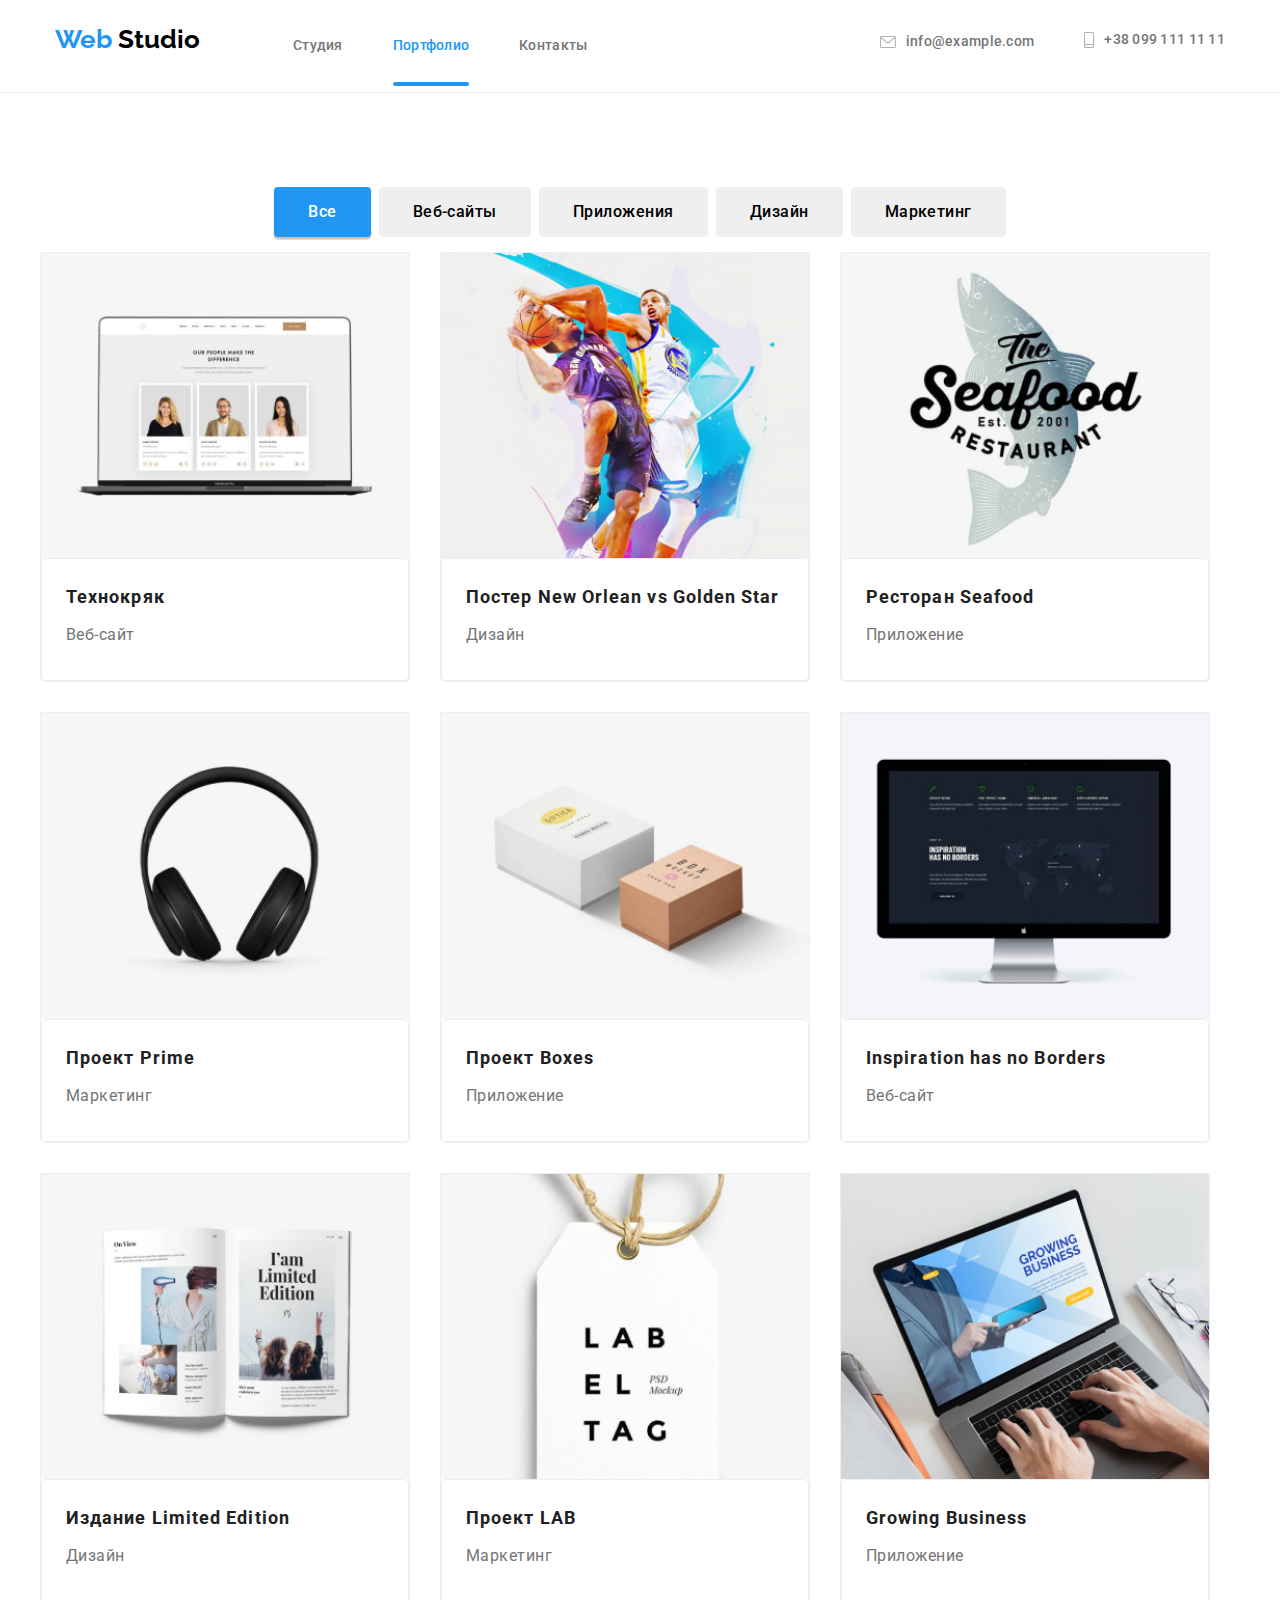
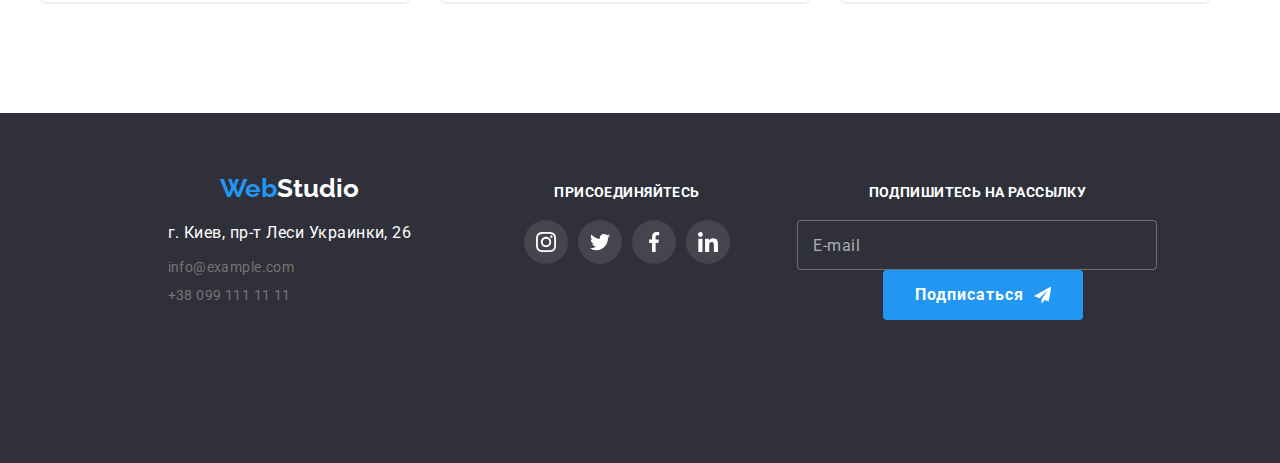
==== commit 4108b584: "1" ====
--- a/portfolio.html
+++ b/portfolio.html
@@ -25,32 +25,31 @@
             </div>
             <div class="contact-header">
                 <ul class="site-nav contact-header">
-                    <li class="site-nav__contact"><a class="contact-header__link" href="mailto:info@example.com">
+                    <li class="site-nav__contact"><a class="contact-header__link mail" href="mailto:info@example.com">
                             <svg class="envelope" width="16" height="12">
                                 <use href="./images/icons.svg#icon-envelope"></use>
                             </svg>
                             info@example.com</a></li>
-                    <li class="site-nav__contact"><a class="contact-header__link" href="tel:+380991111111">
+                    <li class="site-nav__contact"><a class="contact-header__link phone" href="tel:+380991111111">
                             <svg class="smartphone" width="10" height="16">
                                 <use href="./images/icons.svg#icon-smartphone"></use>
                             </svg>+38 099 111 11 11</a></li>
                 </ul>
             </div>
         </div>
-
-            <button class="mobile-btn icon-menu"  data-menu-button>
+         <button class="mobile-btn icon-menu"  data-menu-button>
                 <svg class="mobile-menu-icon" width="18" height="18" aria-label="mobile menu swicher">
                     <use class="icon-menu" href="./images/icons.svg#menu"></use>
                     <use class="icon-close" href="./images/icons.svg#close_24px"></use>
                 </svg>
             </button>
-            <div class="menu is-open" id="menu" data-menu>
+            <div class="menu" id="menu" data-menu>
                 <ul class="mobile-nav list">
                     <li class="mobile-nav__item">
-                        <a href="./index.html" class="mobile-nav__link">Студия</a>
+                        <a href="./index.html" class="mobile-nav__link menu__link--active">Студия</a>
                     </li>
                     <li class="mobile-nav__item">
-                        <a href="./portfolio.html" class="mobile-nav__link menu__link--active">Портфолио</a>
+                        <a href="./portfolio.html" class="mobile-nav__link">Портфолио</a>
                     </li>
                     <li class="mobile-nav__item">
                         <a href="#" class="mobile-nav__link">Контакты</a>
@@ -71,18 +70,18 @@
                             <a class="social__links" href="#" target="_blank" rel="noopener noreferrer">Instagram</a>
                         </li>
                         <li class=" social__item ">
-                            <a class="social__links" href="#" target="_blank" rel="noopener noreferrer">Twitter</a>
+                            <a class="social__links " href="# " target="_blank " rel="noopener noreferrer">Twitter</a>
                         </li>
                         <li class="social__item">
                             <a class="social__links" href="#" target="_blank" rel="noopener noreferrer">Facebook</a>
                         </li>
                         <li class=" social__item ">
-                            <a class="social__links" href="#" target="_blank" rel="noopener noreferrer">LinkedIn</a>
+                            <a class="social__links " href="# " target="_blank " rel="noopener noreferrer">LinkedIn</a>
                         </li>
                     </ul>
                 </div>
-
         </div>
+           
         
     </header>
 
--- a/css/style.min.css
+++ b/css/style.min.css
@@ -1,2 +1,2 @@
-/*! modern-normalize v1.0.0 | MIT License | https://github.com/sindresorhus/modern-normalize */*,::after,::before{box-sizing:border-box}:root{-moz-tab-size:4;tab-size:4}html{line-height:1.15;-webkit-text-size-adjust:100%}body{margin:0}body{font-family:system-ui, -apple-system, 'Segoe UI', Roboto, Helvetica, Arial, sans-serif, 'Apple Color Emoji', 'Segoe UI Emoji'}hr{height:0;color:inherit}abbr[title]{text-decoration:underline dotted}b,strong{font-weight:bolder}code,kbd,pre,samp{font-family:ui-monospace, SFMono-Regular, Consolas, 'Liberation Mono', Menlo, monospace;font-size:1em}small{font-size:80%}sub,sup{font-size:75%;line-height:0;position:relative;vertical-align:baseline}sub{bottom:-.25em}sup{top:-.5em}table{text-indent:0;border-color:inherit}button,input,optgroup,select,textarea{font-family:inherit;font-size:100%;line-height:1.15;margin:0}button,select{text-transform:none}[type=button],[type=reset],[type=submit],button{-webkit-appearance:button}::-moz-focus-inner{border-style:none;padding:0}:-moz-focusring{outline:1px dotted ButtonText}:-moz-ui-invalid{box-shadow:none}legend{padding:0}progress{vertical-align:baseline}::-webkit-inner-spin-button,::-webkit-outer-spin-button{height:auto}[type=search]{-webkit-appearance:textfield;outline-offset:-2px}::-webkit-search-decoration{-webkit-appearance:none}::-webkit-file-upload-button{-webkit-appearance:button;font:inherit}summary{display:list-item}:root{--text-color: #757575;--logo-color: #2196f3;--list-color: #ffffff;--title-color: #2f303a;--peculiarity-color: #212121;--user-color: #f5f4fa;--animation: 250ms ease-in;--time-transition: cubic-bezier(0.4, 0, 0.2, 1)}*,*::before,*::after{box-sizing:border-box}body{background:var(--list-color);font-family:Roboto, sans-serif;max-height:100vh;overflow:auto}header{border-bottom:1px solid #ECECEC}img{display:block;width:100%;height:auto}@media screen and (max-width: 320px){img{max-width:100%}}@media screen and (min-width: 768px){img{width:100%}}a{text-decoration:none;color:var(--logo-color)}a:active{color:var(--logo-color, #2196f3)}ul{margin-top:0;margin-bottom:0;padding-left:0;list-style:none;color:var(--peculiarity-color, #212121)}h3{margin-top:0}.container{width:100%;padding:0 15px 0 15px;margin-left:auto;margin-right:auto}@media screen and (min-width: 480px){.container{max-width:480px}}@media screen and (min-width: 768px){.container{max-width:768px}}@media screen and (min-width: 1200px){.container{max-width:1200px}}.logo-nav{display:flex}.logo{padding-top:24px;padding-bottom:25px;width:145px;font-weight:bold;font-size:26px;line-height:1.19;font-family:Raleway;color:var(--logo-color)}@media screen and (max-width: 320px) and (min-width: 480px){.logo{font-size:24px;line-height:1.16;letter-spacing:0.03em;padding-top:16px;padding-bottom:16px}}@media screen and (min-width: 767px){.logo{margin-right:88px}}@media screen and (min-width: 1200px){.logo{margin-right:93px}}.logo-basement{display:inline-block;margin-bottom:20px;width:145px;font-weight:bold;font-size:26px;line-height:1.19;font-family:Raleway}.logo-footer{color:var(--list-color)}.logo-header{color:#000}.nav{display:inline-flex;flex-direction:row}@media screen and (max-width: 767.98px){.site-nav__item{display:none}}.site-nav__link-current::after{content:'';position:absolute;bottom:0;left:0;width:100%;height:4px;background-color:var(--logo-color);border-radius:2px}@media screen and (max-width: 767px){.site-nav__link-current::after{display:none}}.site-nav{display:flex;flex-direction:row;align-items:center;padding-left:0}@media screen and (min-width: 320px) and (max-width: 767px){.site-nav{flex-direction:row;padding-left:0;margin-left:auto;margin-right:auto;height:60px}}@media screen and (min-width: 768px) and (max-width: 1199px){.site-nav{height:80px}}.site-nav__contact{justify-content:flex-end;margin-left:auto}@media screen and (max-width: 767px){.site-nav__contact{display:none}}.site-nav__item:not(:last-child){margin-right:50px;position:relative}.site-nav__item:first-child{margin-left:93px;position:relative}@media screen and (min-width: 320px), (max-width: 767px){.site-nav__item:first-child{margin-left:0}}.site-nav__contact:not(:last-child){margin-right:50px;margin-left:auto}@media screen and (min-width: 767.89px){.site-nav__contact:not(:last-child){margin-bottom:10px;margin-right:0px}}@media screen and (min-width: 1200px){.site-nav__contact:not(:last-child){margin-right:50px}}.site-nav__link,.contact-header__link{display:flex;padding-top:32px;padding-bottom:32px;font-style:normal;text-decoration:none;font-weight:500;font-size:14px;line-height:1.14;letter-spacing:0.02em;align-items:center;color:var(--text-color);transition:color 250ms var(--time-transition)}.site-nav__link:hover,.site-nav__link:focus,.contact-header__link:hover,.contact-header__link:focus{animation-name:changeColor, changeTextTransform;animation-duration:3000ms}@keyframes changeTextTransform{0%{text-transform:uppercase}}.site-nav__link:hover,.site-nav__link:focus,.contact-header__link:hover,.contact-header__link:focus{color:var(--logo-color)}@media screen and (min-width: 1200px){.site-nav__link,.contact-header__link{padding-top:32px;padding-bottom:32px}}.site-nav__link:hover,.site-nav__link:focus{color:var(--logo-color)}.contact-header__link:hover,.contact-header__link:focus{color:var(--logo-color)}.site-nav__link-current{color:var(--logo-color)}.envelope,.smartphone{margin-right:10px;display:inline-flex;fill:#afb1b8;transition:fill 250ms var(--time-transition)}.contact-header{display:inline-flex;justify-self:flex-end;margin-left:auto;float:right}@media screen and (min-width: 768px){.contact-header{display:block}}@media screen and (min-width: 1200px){.contact-header{display:flex;align-items:baseline}}@media screen and (min-width: 768px) and (max-width: 1199px){.contact-header__link{font-weight:500;font-size:12px;line-height:1.16;letter-spacing:0.02em}}@media screen and (min-width: 768px) and (max-width: 1199px){a.mail{padding-top:21px;padding-bottom:0}}@media screen and (min-width: 768px) and (max-width: 1199px){a.phone{padding-top:0;padding-bottom:21px}}.contact-header__link:hover .envelope,.contact-header__link:focus .envelope{fill:var(--logo-color)}.contact-header__link:hover .smartphone,.contact-header__link:focus .smartphone{fill:var(--logo-color)}.site-nav .footer-address{color:var(--list-color);white-space:nowrap}.footer-contact__item{padding-left:0;margin-bottom:9px}.site-nav-footer__link{margin-bottom:9px;font-style:normal;text-decoration:none;font-size:14px;line-height:1.14;color:var(--text-color);letter-spacing:0.03em;transition:color 250ms var(--time-transition)}.site-nav-footer__link:hover,.site-nav-footer__link:focus{color:var(--logo-color)}.mobile-btn{position:relative;height:40px;width:40px;background-color:transparent;border:none;display:flex;z-index:102;overflow:auto;padding:10px;margin-top:22px}.mobile-btn.is-open{position:fixed;top:8px;right:8px}.mobile-btn .icon-close{display:none}@media screen and (min-width: 768px){.mobile-btn{display:none}}.mobile-btn.is-open .icon-close{display:block;position:fixed;top:8px;right:8px;fill:var(--logo-color)}.mobile-btn.is-open .icon-menu{display:none}.menu{display:none;position:absolute;top:0%;left:0;height:100vh;width:100vw;padding:48px 40px}.menu.is-open{position:fixed;display:flex;flex-direction:column;justify-content:space-between;background-color:#fff}@media screen and (min-width: 767px){.menu.is-open body{max-height:100vh;display:none;overflow:hidden}}@media screen and (max-width: 766px){.menu .menu{display:block;display:flex;overflow:auto;top:0;left:0;height:0;padding:0}}@media screen and (min-width: 768px){.menu .social__wrap{display:none}}.menu .menu-list{margin-top:0;margin-bottom:0}.menu .social__list{margin:0;flex-direction:row;align-items:center;justify-content:center}.menu .social__links{font-style:normal;font-weight:500;font-size:18px;line-height:1.2;letter-spacing:0.02em;color:var(--logo-color)}.menu .social__item:not(:last-child):after{content:"";top:0;right:0;width:100%;border-right:1px solid rgba(33,33,33,0.2);margin-left:10px}.menu .social__item:not(:last-child){margin-right:10px}.menu .social__item .social__links{font-weight:500;font-size:14px;line-height:1.22;letter-spacing:0.02em;color:var(--logo-color)}@media screen and (max-width: 320px){.menu .social__item .social__links{font-size:12px}}.mobile-nav{display:flex;flex-wrap:wrap;padding-left:0;justify-content:center;flex-direction:column}.mobile-nav__link{font-weight:500;font-size:40px;line-height:1.17;letter-spacing:0.02em;color:var(----peculiarity-color)}.menu__link--active{color:var(--logo-color)}.mobile-nav__item:not(:last-child){margin-bottom:35px}.mobile-contact{display:flex;flex-wrap:wrap;padding-left:0;justify-content:center;flex-direction:column;margin-bottom:64px}.mobile-contact__item{height:40px;left:40px;top:562px;font-style:normal;font-weight:500;font-size:34px;line-height:1.1;letter-spacing:0.02em}.mobile-mail{font-style:normal;font-weight:500;font-size:24px;line-height:28px;letter-spacing:0.02em;color:#757575}.mobile-contact__item:not(:last-child){margin-bottom:32px}footer{padding:60px 0 60px 0;margin-top:0;background:var(--title-color, #2f303a)}address{font-style:normal}@media screen and (min-width: 768px), (max-width: 1199px){address{display:flex;flex-direction:column;justify-content:left}}.footer{display:flex;flex-direction:row;align-items:baseline;justify-content:space-between}@media screen and (min-width: 320px), (max-width: 767){.footer{display:block;align-items:baseline;text-align:center;justify-content:center;margin-bottom:30px}}@media screen and (min-width: 1200px){.footer{display:flex;align-items:baseline}}@media screen and (min-width: 320px){address{text-align:center;margin-bottom:60px}}@media screen and (min-width: 1200px){.footer-contact{text-align:left}}.card-footer{flex-basis:calc((50% - 45px) / 2);display:block}@media screen and (min-width: 320px), (max-width: 767){.card-footer{align-items:center}}@media screen and (min-width: 768px), (max-width: 1199px){.card-footer{flex-basis:calc((50% - 45px) / 1);display:flex;flex-direction:column;justify-content:left}}.sosial{width:206px;height:80px;display:inline-flex;flex-basis:calc((50% - 45px) / 2)}@media screen and (min-width: 320px), (max-width: 767){.sosial{display:flex;flex-direction:column;align-items:center;margin-bottom:60px;margin-right:0}}@media screen and (min-width: 768px), (max-width: 1199px){.sosial{display:inline-flex;justify-content:center;margin-bottom:0;margin-right:auto;justify-content:left}}@media screen and (min-width: 1200px){.sosial{display:block;margin-right:100px}}.footer-list{text-transform:uppercase;color:var(--list-color);font-weight:bold;font-size:14px;line-height:1.14;letter-spacing:0.03em;margin-bottom:20px}.social-footer__icon{width:20px;height:20px;fill:var(--list-color)}.social-footer{display:inline-flex;padding-left:0;width:206px;height:44px}@media screen and (min-width: 320px), (max-width: 767){.social-footer{align-items:center;margin-bottom:60px;margin-right:0}}@media screen and (min-width: 768px), (max-width: 1199px){.social-footer{display:inline-flex;margin-bottom:60px;margin-right:auto}}.social-footer__link{display:flex;justify-content:center;align-items:center;width:44px;height:44px;border-radius:50%;background-color:rgba(255,255,255,0.1);transition:background-color 250ms var(--time-transition),fill 250ms var(--time-transition)}.social-footer__item+.social-footer__item{margin-left:10px}.social-footer__link:hover,.social-footer__link:focus{background-color:var(--logo-color)}button{border-color:transparent;margin-top:0;margin-bottom:0;padding:10px 32px;border-radius:4px;text-align:center}.pointer{cursor:pointer;width:200px;left:700px;top:430px}.stydio-button{font-weight:bold;font-size:16px;line-height:1.87;letter-spacing:0.06em;color:var(--list-color);background-color:var(--logo-color);font-family:inherit;align-items:center;text-align:center;white-space:nowrap;border-radius:4px;transition:box-shadow 250ms var(--time-transition)}.stydio-button:hover,.stydio-button:focus{background-color:#e76f60}@media screen and (min-width: 320px){.stydio-button{padding:10px}}.stydio-button:hover,.stydio-button:focus{box-shadow:0px 4px 4px rgba(0,0,0,0.15)}.section{padding:94px 0 94px 0}.portfolio-button__element{flex-direction:column;font-weight:500;font-size:16px;line-height:1.6;text-align:center;letter-spacing:0.03em;transition:color 250ms var(--time-transition),background-color 250ms var(--time-transition),box-shadow 250ms var(--time-transition)}.portfolio-button__element:hover{box-shadow:0 0 10px 0 #3498db inset, 0 0 10px 4px #3498db;background:#18614f;transform:translateY(2px)}.portfolio-button__element:focus{box-shadow:0 0 10px 0 #3498db inset, 0 0 10px 4px #3498db;background:#18614f;transform:translateY(2px)}.portfolio-button__element:focus{border-radius:4px;color:var(--main-background)}.portfolio-button__element:active{border-radius:4px;color:var(--main-background)}.portfolio-button__element:hover{border-radius:4px;color:var(--main-background)}.portfolio-button{display:flex;justify-content:center;margin-left:auto;margin-right:auto;margin-bottom:50px;padding-left:0}@media screen and (min-width: 320px) and (max-width: 767px){.portfolio-button{flex-direction:row;flex-wrap:wrap;justify-content:start;margin-bottom:40px}}@media screen and (min-width: 768px){.portfolio-button{justify-content:center;margin-bottom:30px}}@media screen and (min-width: 320px) and (max-width: 767px){.portfolio-button__element{margin-bottom:15px}}.portfolio-button__all{background-color:#2196f3;color:#fff;box-shadow:0px 3px 1px rgba(0,0,0,0.1),0px 1px 2px rgba(0,0,0,0.08),0px 2px 2px rgba(0,0,0,0.12)}.portfolio-button__elementt:not(:last-child){margin-right:8px}.portfolio-button__item:not(:last-child){margin-right:8px}.portfolio-button__element:focus,.portfolio-button__element:hover{background:var(--logo-color);border-radius:4px;color:var(--list-color);box-shadow:0px 3px 1px rgba(0,0,0,0.1),0px 1px 2px rgba(0,0,0,0.08),0px 2px 2px rgba(0,0,0,0.12)}h1{margin-bottom:0;text-align:center}.main{margin-top:0;margin-bottom:0;margin-left:auto;margin-right:auto;background:var(--title-color, #2f303a);padding:200px 0;text-align:center;max-width:1600px;background-image:linear-gradient(to right, rgba(47,48,58,0.4), rgba(47,48,58,0.4)),url(../images/фон.jpg);background-position:center;background-repeat:no-repeat;background-size:cover}@media screen and (min-width: 320px){.main{padding-top:110px;padding-bottom:110px;height:350px;background-image:url(/images/Header1х.jpg)}}@media screen and (min-width: 320px) and (min-device-pixel-ratio: 2), screen and (min-width: 320px) and (min-resolution: 192dpi), screen and (min-width: 320px) and (min-resolution: 2dppx){.main{background-image:linear-gradient(rgba(47,48,58,0.4), rgba(47,48,58,0.4)),url(/images/Header1х.jpg)}}@media screen and (min-width: 480px), (max-width: 767px){.main{padding-top:118px;padding-bottom:118px;height:400px;background-image:url(/images/Header1х.jpg)}}@media screen and (min-width: 480px) and (min-device-pixel-ratio: 2), (max-width: 767px) and (min-device-pixel-ratio: 2), screen and (min-width: 480px) and (min-resolution: 192dpi), (max-width: 767px) and (min-resolution: 192dpi), screen and (min-width: 480px) and (min-resolution: 2dppx), (max-width: 767px) and (min-resolution: 2dppx){.main{background-image:linear-gradient(rgba(47,48,58,0.4), rgba(47,48,58,0.4)),url(/images/Header1х.jpg)}}@media screen and (min-width: 768px) and (max-width: 968px){.main{background-image:url(/images/Header2х.jpg)}}@media screen and (min-width: 768px) and (max-width: 968px) and (min-device-pixel-ratio: 2), screen and (min-width: 768px) and (max-width: 968px) and (min-resolution: 192dpi), screen and (min-width: 768px) and (max-width: 968px) and (min-resolution: 2dppx){.main{background-image:linear-gradient(rgba(47,48,58,0.4), rgba(47,48,58,0.4)),url(/images/Header2х.jpg)}}@media screen and (min-width: 970px){.main{padding-top:200px;padding-bottom:200px;margin-right:auto;margin-left:auto;height:600px;background-image:linear-gradient(rgba(47,48,58,0.4), rgba(47,48,58,0.4)),url(/images/фон.jpg)}}@media screen and (min-width: 970px) and (min-device-pixel-ratio: 2), screen and (min-width: 970px) and (min-resolution: 192dpi), screen and (min-width: 970px) and (min-resolution: 2dppx){.main{background-image:linear-gradient(rgba(47,48,58,0.4), rgba(47,48,58,0.4)),url(/images/фон.jpg)}}.title{width:696px;margin:auto;margin-bottom:30px;font-weight:900;font-size:44px;line-height:1.36;color:var(--list-color, white);letter-spacing:0.06em;text-align:center;text-transform:uppercase}@media screen and (min-width: 320px) and (max-width: 767px){.title{width:360px;font-weight:500;font-size:20px;line-height:1.61;text-align:center;letter-spacing:0.06em}}@media screen and (min-width: 768px) and (max-width: 1199px){.title{width:360px;font-weight:900;font-size:26px;line-height:1.61;letter-spacing:0.06em;text-align:center}}@media screen and (min-width: 1200px){.title{font-weight:900;font-size:44px;line-height:1.37}}h2{margin-top:0;margin-bottom:0}.peculiarity-section{padding-top:94px;padding-bottom:94px}.list{display:flex;flex-wrap:wrap;padding-left:0;justify-content:center}.list__item{flex-basis:100%}@media screen and (min-width: 768px){.list__item{flex-basis:calc((100% - 90px) / 2);margin-right:30px}}@media screen and (min-width: 1200px){.list__item{flex-basis:calc((100% - 90px) / 4)}}@media screen and (min-width: 768px) and (max-width: 1199px){.list__item:nth-child(2n){margin-right:0}.list__item:nth-last-child(-n+2){margin-bottom:0}}@media screen and (min-width: 1200px){.list__item:nth-child(4n){margin-right:0}.list__item:nth-last-child(-n+4){margin-bottom:0}}.list__item:not(:last-child){margin-bottom:30px}.peculiarity{font-family:Roboto;font-style:normal;font-weight:bold;font-size:14px;line-height:1.14;color:var(--peculiarity-color, #212121);text-transform:uppercase;margin-top:0;margin-bottom:10px;letter-spacing:0.03em}p{margin-top:0;margin-bottom:16px;font-weight:normal;font-size:16px;line-height:1.19;color:var(--text-color);letter-spacing:0.03em}.list__item-text{font-style:normal;font-weight:normal;font-size:14px;line-height:1.71;letter-spacing:0.03em}.antena::before{content:'';display:block;height:120px;background-image:url(../images/icon/antenna.svg);background-size:70px;background-repeat:no-repeat;background-position:center;background-color:#f5f4fa;margin-bottom:30px}.clock::before{content:'';display:block;height:120px;background-image:url(../images/icon/clock.svg);background-size:70px;background-repeat:no-repeat;background-position:center;background-color:#f5f4fa;margin-bottom:30px}.diagram::before{content:'';display:block;height:120px;background-image:url(../images/icon/diagram.svg);background-size:70px;background-repeat:no-repeat;background-position:center;background-color:#f5f4fa;margin-bottom:30px}.astronaut::before{content:'';display:block;height:120px;background-image:url(../images/icon/astronaut.svg);background-size:70px;background-repeat:no-repeat;background-position:center;background-color:#f5f4fa;margin-bottom:30px}.visualization-section{padding-bottom:94px}@media screen and (max-width: 1199.98px){.visualization-section{display:none}}.main-title{margin-bottom:50px;font-weight:bold;font-size:36px;line-height:1.17;color:var(--peculiarity-color, #212121);text-align:center;letter-spacing:0.03em}.visualization{display:flex;padding-left:0}.visualization__item{position:relative;width:370px;height:294px}.visualization__item:not(:last-child){margin-right:30px}.visualization-item-element{position:absolute;top:100%;transform:translateY(-100%);width:370px;height:70px;display:flex;align-items:center;justify-content:center;background-color:rgba(47,48,58,0.8)}.visualization-item-element__text{color:var(--list-color);margin-bottom:0;font-weight:bold;font-size:14px;line-height:1.14;letter-spacing:0.03em;text-transform:uppercase}.user{background:var(--user-color, #f5f4fa);padding:94px 0 94px 0;margin-left:auto;margin-right:auto}.user-block{display:flex;flex-wrap:wrap;padding-left:0;justify-content:center}.user-block__item:not(:last-child){margin-right:30px}.user-block__item{flex-basis:100%;max-width:270px;width:270px;border-radius:0px 0px 4px 4px;border:2px solid #eeeeee;box-shadow:0px 1px 3px rgba(0,0,0,0.12),0px 1px 1px rgba(0,0,0,0.14),0px 2px 1px rgba(0,0,0,0.2);background-color:var(--list-color)}@media screen and (min-width: 768px) and (max-width: 1199px){.user-block__item{flex-basis:calc((100% - 3 * 30px) / 2);margin-right:30px;margin-bottom:30px;max-width:270px}}@media screen and (min-width: 1200px){.user-block__item{flex-basis:calc((100% - 90px) / 4)}}@media screen and (min-width: 320px) and (max-width: 767px){.user-block__item{margin-bottom:30px;margin-right:30px}}h3{margin-block-start:0em}.studio-card{padding:20px 24px;text-align:center}.social-icons{display:inline-flex;padding-left:0}.social-icons-link{display:flex;justify-content:center;align-items:center;width:44px;height:44px;border-radius:50%;background-color:#fff;transition:fill 250ms var(--time-transition),background-color 250ms var(--time-transition)}.social-icons__item+.social-icons__item{margin-left:10px}.social-icons-link:hover .social-icons-link__icon,.social-icons-link:focus .social-icons-link__icon{fill:var(--list-color)}.social-icons-link:hover,.social-icons-link:focus{background-color:var(--logo-color)}.social-icons-link__icon{fill:#afb1b8;width:20px;height:20px}.client{padding:94px 0 94px 0}.company{display:flex;flex-wrap:wrap;padding-left:0;margin-top:-30px;margin-left:-30px}.company-item{display:flex;align-items:center;justify-content:center;margin-top:30px;margin-left:30px;box-sizing:border-box}@media screen and (min-width: 320px){.company-item{flex-basis:calc((100% - 60px) / 2)}}@media screen and (min-width: 768px){.company-item{flex-basis:calc((100% - 90px) / 3)}}@media screen and (min-width: 1200px){.company-item{flex-basis:calc((100% - 180px) / 6)}}.company-link{width:170px;height:92px;border:1px solid #afb1b8;border-radius:4px;transition:border 250ms var(--time-transition)}.company-link:hover,.company-link:focus{border:1px solid var(--logo-color)}.company-link:hover .company-link__icon,.company-link:focus .company-link__icon{fill:var(--logo-color)}.company-link__icon{fill:#afb1b8;transition:fill 250ms var(--time-transition)}@media screen and (max-width: 768px){.main-title{font-size:28px;line-height:1.17}}.subscription{display:block;width:100%;flex-basis:calc(50% - 15px)}.footer-input{height:50px;width:350px;margin:0;background-color:transparent;border:1px solid rgba(255,255,255,0.3);border-radius:4px;color:var(--text-color);padding-left:15px}@media screen and (min-width: 320px), (max-width: 767px){.footer-input{display:block;width:450px;margin-bottom:20px}}@media screen and (min-width: 768px), (max-width: 1199px){.footer-input{justify-content:center;width:450px;margin-left:auto;margin-right:auto;margin-bottom:20px}}@media screen and (min-width: 1200px){.footer-input{display:inline-flex;width:360px;margin-bottom:0}}.footer-input::placeholder{font-size:16px;line-height:1.25;letter-spacing:0.03em;color:rgba(255,255,255,0.6)}.footer-submit-btn{margin-left:12px;display:inline-flex;justify-content:center;align-items:center}.footer-icon-send{margin-left:10px;fill:var(--list-color)}.gallery{display:flex;flex-wrap:wrap;padding-left:0;margin-top:-30px;margin-left:-30px}.gallery-item{width:100%;margin:15px;border-bottom-right-radius:5px;border-bottom-left-radius:5px;cursor:pointer;background-color:var(--list-color);border:1px solid #eeeeee;transition:box-shadow 250ms var(--time-transition),color 250ms var(--time-transition),background-color 250ms var(--time-transition)}@media screen and (min-width: 768px){.gallery-item{flex-basis:calc((100% - 4 * 15px) / 2)}}@media screen and (min-width: 1200px){.gallery-item{flex-basis:calc((100% - 6 * 15px) / 3)}}.gallery-item:hover{box-shadow:0px 1px 1px rgba(0,0,0,0.12),0px 4px 4px rgba(0,0,0,0.06),1px 4px 6px rgba(0,0,0,0.16)}.gallery-item__link:focus{box-shadow:0px 1px 1px rgba(0,0,0,0.12),0px 4px 4px rgba(0,0,0,0.06),1px 4px 6px rgba(0,0,0,0.16)}.gallery-item__link{display:block}.gallery-item-text:hover .gallery-overlay,.gallery-item__link:focus .gallery-overlay{transform:translateY(0)}.gallery-overlay{position:absolute;left:0;top:0;width:100%;height:100%;padding:63px 24px;font-style:normal;font-weight:normal;font-size:18px;line-height:1.5;letter-spacing:0.03em;color:var(--list-color);background-color:rgba(33,150,243,0.9);transform:translateY(101%);transition:var(--animation);transition-timing-function:var(--time-transition)}.gallery-item-text{position:relative;overflow:hidden}@media screen and (max-width: 375px){.gallery-item-text{font-size:14px;padding-top:30px}}.portfolio-card{border:1px solid #eeeeee;border-radius:5px;padding:20px 24px}.card-element{margin-top:0;margin-bottom:10px;font-weight:bold;font-size:18px;line-height:2;letter-spacing:0.06em;color:var(--peculiarity-color)}.backdrop{position:fixed;top:0;left:0;width:100%;height:100%;background-color:rgba(0,0,0,0.2);opacity:1;transition-property:opacity;transition:opacity 250ms var(--time-transition)}@media screen and (max-width: 768px){.backdrop{padding:94px 15px;overflow-y:scroll}}.is-hidden{opacity:0;pointer-events:none}.is-hidden .modal{transform:translate(-50%, -50%) scale(0)}.modal{position:relative;width:528px;height:581px;top:50%;left:50%;padding:40px;background-color:var(--list-color);box-shadow:0px 1px 3px rgba(0,0,0,0.12),0px 1px 1px rgba(0,0,0,0.14),0px 2px 1px rgba(0,0,0,0.2);border-radius:4px;transform:translate(-50%, -50%) scale(1);transition:transform 250ms var(--time-transition)}@media screen and (min-width: 320px){.modal{width:450px}}@media screen and (min-width: 768px){.modal{position:absolute;top:50%;left:50%;transform:translate(-50%, -50%);width:450px}}@media screen and (min-width: 1200px){.modal{position:absolute;top:50%;left:50%;transform:translate(-50%, -50%);min-width:528px;min-height:581px}}@media screen and (max-width: 479px){.modal-form{padding:20px;padding-top:40px}}.close-icon{position:absolute;top:50%;left:50%;transform:translate(-50%, -50%)}.modal-text{margin-bottom:12px;color:var(--peculiarity-color);font-weight:700;font-size:20px;line-height:1.15;text-align:center;letter-spacing:0.03em}.modal-label{display:flex;flex-direction:column;margin-bottom:10px;color:var(--text-color);font-weight:400;font-size:12px;line-height:1.16;letter-spacing:0.01em}.modal-input-form{position:relative;margin-top:4px}.modal-input{width:100%;padding-left:45px;height:40px;margin:0;background-color:transparent;border:1px solid rgba(33,33,33,0.2);border-radius:4px;transition:outline 250ms var(--time-transition),border 250ms var(--time-transition)}.modal-icon{position:absolute;top:50%;left:15px;transform:translateY(-50%);fill:var(--peculiarity-color);transition:fill 250ms var(--time-transition)}.modal-input:focus+.modal-icon{fill:var(--logo-color)}.modal-input:focus{outline:transparent;border:1px solid var(--logo-color)}textarea.modal-input{resize:none;height:120px;padding:12px 16px}.modal-input::placeholder{font-weight:400;font-size:12px;line-height:1.16;letter-spacing:0.01em;color:rgba(117,117,117,0.5)}.modal-checkbox{-webkit-appearance:none;-moz-appearance:none;appearance:none}.modal-checkbox-form{display:flex;align-items:center;justify-content:center}.modal-checkbox-text{font-style:normal;font-weight:normal;font-size:14px;line-height:24px;letter-spacing:0.03em;color:var(--text-color)}@media screen and (min-width: 320px){.modal-checkbox-text{flex-wrap:wrap;font-size:8px}}@media screen and (min-width: 420px){.modal-checkbox-text{margin-left:0;font-size:10px;line-height:1.16}}@media screen and (min-width: 1200px){.modal-checkbox-text{display:flex;align-items:center;margin-left:8px;align-content:center;font-size:14px;line-height:1.71px}}.modal-checkbox-link{color:var(--logo-color);font-style:normal;font-weight:normal;font-size:14px;line-height:24px;letter-spacing:0.03em;text-decoration-line:underline}@media screen and (max-width: 377px){.modal-checkbox-link{font-size:8px}}@media screen and (min-width: 378px) and (max-width: 479px){.modal-checkbox-link{font-size:10px}}@media screen and (min-width: 1200px){.modal-checkbox-link{font-size:14px;line-height:1.71}}.modal-icon-checkbox{margin-right:7px;fill:transparent;background-color:transparent;border-radius:2px;border:2px solid #000;transition:background-color 250ms var(--time-transition),fill 250ms var(--time-transition),border 250ms var(--time-transition)}@media screen and (max-width: 377px){.modal-icon-checkbox{width:12px;height:11px}}@media screen and (min-width: 378px) and (max-width: 479px){.modal-icon-checkbox{width:13px;height:12px}}.modal-checkbox:focus+.modal-icon-checkbox{outline:3px solid var(--logo-color)}.modal-checkbox:checked+.modal-icon-checkbox{background-color:var(--logo-color);fill:var(--list-color);border:transparent}.modal-close-btn{position:absolute;width:30px;height:30px;right:8px;top:8px;cursor:pointer;background-color:var(--list-color);box-sizing:border-box;border:1px solid rgba(0,0,0,0.1);border-radius:50%;padding:0;transition:color 250ms var(--time-transition)}.modal-submit-btn{margin-top:30px;margin-left:124px;margin-right:124px;margin-bottom:40px}.modal-submit-btn,.footer-submit-btn{width:200px;height:50px;border:none;color:var(--list-color);font-weight:700;font-size:16px;line-height:1.88;letter-spacing:0.06em;cursor:pointer;background-color:var(--logo-color);border-radius:4px;transition:box-shadow 250ms var(--time-transition)}.modal-submit-btn:hover{box-shadow:0px 4px 4px rgba(0,0,0,0.15)}.modal-submit-btn:focus{box-shadow:0px 4px 4px rgba(0,0,0,0.15)}.close-icon{fill:currentColor;position:absolute;top:50%;left:50%;transform:translate(-50%, -50%)}.modal-close-btn:focus,.modal-close-btn:hover{color:var(--logo-color);outline:transparent}
+/*! modern-normalize v1.0.0 | MIT License | https://github.com/sindresorhus/modern-normalize */*,::after,::before{box-sizing:border-box}:root{-moz-tab-size:4;tab-size:4}html{line-height:1.15;-webkit-text-size-adjust:100%}body{margin:0}body{font-family:system-ui, -apple-system, 'Segoe UI', Roboto, Helvetica, Arial, sans-serif, 'Apple Color Emoji', 'Segoe UI Emoji'}hr{height:0;color:inherit}abbr[title]{text-decoration:underline dotted}b,strong{font-weight:bolder}code,kbd,pre,samp{font-family:ui-monospace, SFMono-Regular, Consolas, 'Liberation Mono', Menlo, monospace;font-size:1em}small{font-size:80%}sub,sup{font-size:75%;line-height:0;position:relative;vertical-align:baseline}sub{bottom:-.25em}sup{top:-.5em}table{text-indent:0;border-color:inherit}button,input,optgroup,select,textarea{font-family:inherit;font-size:100%;line-height:1.15;margin:0}button,select{text-transform:none}[type=button],[type=reset],[type=submit],button{-webkit-appearance:button}::-moz-focus-inner{border-style:none;padding:0}:-moz-focusring{outline:1px dotted ButtonText}:-moz-ui-invalid{box-shadow:none}legend{padding:0}progress{vertical-align:baseline}::-webkit-inner-spin-button,::-webkit-outer-spin-button{height:auto}[type=search]{-webkit-appearance:textfield;outline-offset:-2px}::-webkit-search-decoration{-webkit-appearance:none}::-webkit-file-upload-button{-webkit-appearance:button;font:inherit}summary{display:list-item}:root{--text-color: #757575;--logo-color: #2196f3;--list-color: #ffffff;--title-color: #2f303a;--peculiarity-color: #212121;--user-color: #f5f4fa;--animation: 250ms ease-in;--time-transition: cubic-bezier(0.4, 0, 0.2, 1)}*,*::before,*::after{box-sizing:border-box}body{background:var(--list-color);font-family:Roboto, sans-serif;max-height:100vh;overflow:auto}header{border-bottom:1px solid #ECECEC}img{display:block;width:100%;height:auto}@media screen and (max-width: 320px){img{max-width:100%}}@media screen and (min-width: 768px){img{width:100%}}a{text-decoration:none;color:var(--logo-color)}a:active{color:var(--logo-color, #2196f3)}ul{margin-top:0;margin-bottom:0;padding-left:0;list-style:none;color:var(--peculiarity-color, #212121)}h3{margin-top:0}.container{width:100%;padding:0 15px 0 15px;margin-left:auto;margin-right:auto}@media screen and (min-width: 480px){.container{max-width:480px}}@media screen and (min-width: 768px){.container{max-width:768px}}@media screen and (min-width: 1200px){.container{max-width:1200px}}.logo-nav{display:flex}.logo{padding-top:24px;padding-bottom:25px;width:145px;font-weight:bold;font-size:26px;line-height:1.19;font-family:Raleway;color:var(--logo-color)}@media screen and (max-width: 320px) and (min-width: 480px){.logo{font-size:24px;line-height:1.16;letter-spacing:0.03em;padding-top:16px;padding-bottom:16px}}@media screen and (min-width: 767px){.logo{margin-right:88px}}@media screen and (min-width: 1200px){.logo{margin-right:93px}}.logo-basement{display:inline-block;margin-bottom:20px;width:145px;font-weight:bold;font-size:26px;line-height:1.19;font-family:Raleway}.logo-footer{color:var(--list-color)}.logo-header{color:#000}.nav{display:inline-flex;flex-direction:row}@media screen and (max-width: 767.98px){.site-nav__item{display:none}}.site-nav__link-current::after{content:'';position:absolute;bottom:0;left:0;width:100%;height:4px;background-color:var(--logo-color);border-radius:2px}@media screen and (max-width: 767px){.site-nav__link-current::after{display:none}}.site-nav{display:flex;flex-direction:row;align-items:center;padding-left:0}@media screen and (min-width: 320px) and (max-width: 767px){.site-nav{flex-direction:row;padding-left:0;margin-left:auto;margin-right:auto;height:60px}}@media screen and (min-width: 768px) and (max-width: 1199px){.site-nav{height:80px}}.site-nav__contact{justify-content:flex-end;margin-left:auto}@media screen and (max-width: 767px){.site-nav__contact{display:none}}.site-nav__item:not(:last-child){margin-right:50px;position:relative}.site-nav__item:first-child{margin-left:93px;position:relative}@media screen and (min-width: 320px), (max-width: 767px){.site-nav__item:first-child{margin-left:0}}.site-nav__contact:not(:last-child){margin-right:50px;margin-left:auto}@media screen and (min-width: 767.89px){.site-nav__contact:not(:last-child){margin-bottom:10px;margin-right:0px}}@media screen and (min-width: 1200px){.site-nav__contact:not(:last-child){margin-right:50px}}.site-nav__link,.contact-header__link{display:flex;padding-top:32px;padding-bottom:32px;font-style:normal;text-decoration:none;font-weight:500;font-size:14px;line-height:1.14;letter-spacing:0.02em;align-items:center;color:var(--text-color);transition:color 250ms var(--time-transition)}.site-nav__link:hover,.site-nav__link:focus,.contact-header__link:hover,.contact-header__link:focus{animation-name:changeColor, changeTextTransform;animation-duration:3000ms}@keyframes changeTextTransform{0%{text-transform:uppercase}}.site-nav__link:hover,.site-nav__link:focus,.contact-header__link:hover,.contact-header__link:focus{color:var(--logo-color)}@media screen and (min-width: 1200px){.site-nav__link,.contact-header__link{padding-top:32px;padding-bottom:32px}}.site-nav__link:hover,.site-nav__link:focus{color:var(--logo-color)}.contact-header__link:hover,.contact-header__link:focus{color:var(--logo-color)}.site-nav__link-current{color:var(--logo-color)}.envelope,.smartphone{margin-right:10px;display:inline-flex;fill:#afb1b8;transition:fill 250ms var(--time-transition)}.contact-header{display:inline-flex;justify-self:flex-end;margin-left:auto;float:right}@media screen and (min-width: 768px){.contact-header{display:block}}@media screen and (min-width: 1200px){.contact-header{display:flex;align-items:baseline}}@media screen and (min-width: 768px) and (max-width: 1199px){.contact-header__link{font-weight:500;font-size:12px;line-height:1.16;letter-spacing:0.02em}}@media screen and (min-width: 768px) and (max-width: 1199px){a.mail{padding-top:21px;padding-bottom:0}}@media screen and (min-width: 768px) and (max-width: 1199px){a.phone{padding-top:0;padding-bottom:21px}}.contact-header__link:hover .envelope,.contact-header__link:focus .envelope{fill:var(--logo-color)}.contact-header__link:hover .smartphone,.contact-header__link:focus .smartphone{fill:var(--logo-color)}.site-nav .footer-address{color:var(--list-color);white-space:nowrap}.footer-contact__item{padding-left:0;margin-bottom:9px}.site-nav-footer__link{margin-bottom:9px;font-style:normal;text-decoration:none;font-size:14px;line-height:1.14;color:var(--text-color);letter-spacing:0.03em;transition:color 250ms var(--time-transition)}.site-nav-footer__link:hover,.site-nav-footer__link:focus{color:var(--logo-color)}.mobile-btn{position:relative;height:40px;width:40px;background-color:transparent;border:none;display:flex;z-index:102;overflow:auto;padding:10px;margin-top:22px}.mobile-btn.is-open{position:fixed;top:8px;right:8px}.mobile-btn .icon-close{display:none}@media screen and (min-width: 768px){.mobile-btn{display:none}}.mobile-btn.is-open .icon-close{display:block;position:fixed;top:8px;right:8px;fill:var(--logo-color)}.mobile-btn.is-open .icon-menu{display:none}.menu{display:none;position:absolute;top:0%;left:0;height:100vh;width:100vw;padding:48px 40px}.menu.is-open{position:fixed;display:flex;flex-direction:column;justify-content:space-between;background-color:#fff}@media screen and (min-width: 767px){.menu.is-open body{max-height:100vh;display:none;overflow:hidden}}@media screen and (max-width: 766px){.menu .menu{display:block;display:flex;overflow:auto;top:0;left:0;height:0;padding:0}}@media screen and (min-width: 768px){.menu .social__wrap{display:none}}.menu .menu-list{margin-top:0;margin-bottom:0}.menu .social__list{margin:0;flex-direction:row;align-items:center;justify-content:center}.menu .social__links{font-style:normal;font-weight:500;font-size:18px;line-height:1.2;letter-spacing:0.02em;color:var(--logo-color)}.menu .social__item:not(:last-child):after{content:"";top:0;right:0;width:100%;border-right:1px solid rgba(33,33,33,0.2);margin-left:10px}.menu .social__item:not(:last-child){margin-right:10px}.menu .social__item .social__links{font-weight:500;font-size:14px;line-height:1.22;letter-spacing:0.02em;color:var(--logo-color)}@media screen and (max-width: 320px){.menu .social__item .social__links{font-size:12px}}.mobile-nav{display:flex;flex-wrap:wrap;padding-left:0;justify-content:center;flex-direction:column}.mobile-nav__link{font-weight:500;font-size:40px;line-height:1.17;letter-spacing:0.02em;color:var(----peculiarity-color)}.menu__link--active{color:var(--logo-color)}.mobile-nav__item:not(:last-child){margin-bottom:35px}.mobile-contact{display:flex;flex-wrap:wrap;padding-left:0;justify-content:center;flex-direction:column;margin-bottom:64px}.mobile-contact__item{height:40px;left:40px;top:562px;font-style:normal;font-weight:500;font-size:34px;line-height:1.1;letter-spacing:0.02em}.mobile-mail{font-style:normal;font-weight:500;font-size:24px;line-height:28px;letter-spacing:0.02em;color:#757575}.mobile-contact__item:not(:last-child){margin-bottom:32px}footer{padding:60px 0 60px 0;margin-top:0;background:var(--title-color, #2f303a)}address{font-style:normal}@media screen and (min-width: 768px), (max-width: 1199px){address{display:flex;flex-direction:column;justify-content:left}}.footer{display:flex;flex-direction:row;align-items:baseline;justify-content:space-between}@media screen and (min-width: 320px), (max-width: 767){.footer{display:block;align-items:baseline;text-align:center;justify-content:center;margin-bottom:30px}}@media screen and (min-width: 1200px){.footer{display:flex;align-items:baseline}}@media screen and (min-width: 320px){address{text-align:center;margin-bottom:60px}}@media screen and (min-width: 1200px){.footer-contact{text-align:left}}.card-footer{flex-basis:calc((50% - 45px) / 2);display:block}@media screen and (min-width: 320px), (max-width: 767){.card-footer{align-items:center}}@media screen and (min-width: 768px), (max-width: 1199px){.card-footer{flex-basis:calc((50% - 45px) / 1);display:flex;flex-direction:column;justify-content:left}}.sosial{width:206px;height:80px;display:inline-flex;flex-basis:calc((50% - 45px) / 2)}@media screen and (min-width: 320px), (max-width: 767){.sosial{display:flex;flex-direction:column;align-items:center;margin-bottom:60px;margin-right:0}}@media screen and (min-width: 768px), (max-width: 1199px){.sosial{display:inline-flex;justify-content:center;margin-bottom:0;margin-right:auto;justify-content:left}}@media screen and (min-width: 1200px){.sosial{display:block;margin-right:100px}}.footer-list{text-transform:uppercase;color:var(--list-color);font-weight:bold;font-size:14px;line-height:1.14;letter-spacing:0.03em;margin-bottom:20px}.social-footer__icon{width:20px;height:20px;fill:var(--list-color)}.social-footer{display:inline-flex;padding-left:0;width:206px;height:44px}@media screen and (min-width: 320px), (max-width: 767){.social-footer{align-items:center;margin-bottom:60px;margin-right:0}}@media screen and (min-width: 768px), (max-width: 1199px){.social-footer{display:inline-flex;margin-bottom:60px;margin-right:auto}}.social-footer__link{display:flex;justify-content:center;align-items:center;width:44px;height:44px;border-radius:50%;background-color:rgba(255,255,255,0.1);transition:background-color 250ms var(--time-transition),fill 250ms var(--time-transition)}.social-footer__item+.social-footer__item{margin-left:10px}.social-footer__link:hover,.social-footer__link:focus{background-color:var(--logo-color)}button{border-color:transparent;margin-top:0;margin-bottom:0;padding:10px 32px;border-radius:4px;text-align:center}.pointer{cursor:pointer;width:200px;left:700px;top:430px}.stydio-button{font-weight:bold;font-size:16px;line-height:1.87;letter-spacing:0.06em;color:var(--list-color);background-color:var(--logo-color);font-family:inherit;align-items:center;text-align:center;white-space:nowrap;border-radius:4px;transition:box-shadow 250ms var(--time-transition)}.stydio-button:hover,.stydio-button:focus{background-color:#e76f60}@media screen and (min-width: 320px){.stydio-button{padding:10px}}.stydio-button:hover,.stydio-button:focus{box-shadow:0px 4px 4px rgba(0,0,0,0.15)}.section{padding:94px 0 94px 0}.portfolio-button__element{flex-direction:column;font-weight:500;font-size:16px;line-height:1.6;text-align:center;letter-spacing:0.03em;transition:color 250ms var(--time-transition),background-color 250ms var(--time-transition),box-shadow 250ms var(--time-transition)}.portfolio-button__element:hover{box-shadow:0 0 10px 0 #3498db inset, 0 0 10px 4px #3498db;background:#18614f;transform:translateY(2px)}.portfolio-button__element:focus{box-shadow:0 0 10px 0 #3498db inset, 0 0 10px 4px #3498db;background:#18614f;transform:translateY(2px)}.portfolio-button__element:focus{border-radius:4px;color:var(--main-background)}.portfolio-button__element:active{border-radius:4px;color:var(--main-background)}.portfolio-button__element:hover{border-radius:4px;color:var(--main-background)}.portfolio-button{display:flex;justify-content:center;margin-left:auto;margin-right:auto;margin-bottom:50px;padding-left:0}@media screen and (min-width: 320px) and (max-width: 767px){.portfolio-button{flex-direction:row;flex-wrap:wrap;justify-content:start;margin-bottom:40px}}@media screen and (min-width: 768px){.portfolio-button{justify-content:center;margin-bottom:30px}}@media screen and (min-width: 320px) and (max-width: 767px){.portfolio-button__element{margin-bottom:15px}}.portfolio-button__all{background-color:#2196f3;color:#fff;box-shadow:0px 3px 1px rgba(0,0,0,0.1),0px 1px 2px rgba(0,0,0,0.08),0px 2px 2px rgba(0,0,0,0.12)}.portfolio-button__elementt:not(:last-child){margin-right:8px}.portfolio-button__item:not(:last-child){margin-right:8px}.portfolio-button__element:focus,.portfolio-button__element:hover{background:var(--logo-color);border-radius:4px;color:var(--list-color);box-shadow:0px 3px 1px rgba(0,0,0,0.1),0px 1px 2px rgba(0,0,0,0.08),0px 2px 2px rgba(0,0,0,0.12)}h1{margin-bottom:0;text-align:center}.main{margin-top:0;margin-bottom:0;margin-left:auto;margin-right:auto;background:var(--title-color, #2f303a);padding:200px 0;text-align:center;max-width:1600px;background-image:linear-gradient(to right, rgba(47,48,58,0.4), rgba(47,48,58,0.4)),url(../images/фон.jpg);background-position:center;background-repeat:no-repeat;background-size:cover}@media screen and (min-width: 320px){.main{padding-top:110px;padding-bottom:110px;height:350px;background-image:url(/images/Header1х.jpg)}}@media screen and (min-width: 320px) and (min-device-pixel-ratio: 2), screen and (min-width: 320px) and (min-resolution: 192dpi), screen and (min-width: 320px) and (min-resolution: 2dppx){.main{background-image:linear-gradient(rgba(47,48,58,0.4), rgba(47,48,58,0.4)),url(/images/Header1х.jpg)}}@media screen and (min-width: 480px), (max-width: 767px){.main{padding-top:118px;padding-bottom:118px;height:400px;background-image:url(/images/Header1х.jpg)}}@media screen and (min-width: 480px) and (min-device-pixel-ratio: 2), (max-width: 767px) and (min-device-pixel-ratio: 2), screen and (min-width: 480px) and (min-resolution: 192dpi), (max-width: 767px) and (min-resolution: 192dpi), screen and (min-width: 480px) and (min-resolution: 2dppx), (max-width: 767px) and (min-resolution: 2dppx){.main{background-image:linear-gradient(rgba(47,48,58,0.4), rgba(47,48,58,0.4)),url(/images/Header1х.jpg)}}@media screen and (min-width: 768px) and (max-width: 968px){.main{background-image:url(/images/Header2х.jpg)}}@media screen and (min-width: 768px) and (max-width: 968px) and (min-device-pixel-ratio: 2), screen and (min-width: 768px) and (max-width: 968px) and (min-resolution: 192dpi), screen and (min-width: 768px) and (max-width: 968px) and (min-resolution: 2dppx){.main{background-image:linear-gradient(rgba(47,48,58,0.4), rgba(47,48,58,0.4)),url(/images/Header2х.jpg)}}@media screen and (min-width: 970px){.main{padding-top:200px;padding-bottom:200px;margin-right:auto;margin-left:auto;height:600px;background-image:linear-gradient(rgba(47,48,58,0.4), rgba(47,48,58,0.4)),url(/images/фон.jpg)}}@media screen and (min-width: 970px) and (min-device-pixel-ratio: 2), screen and (min-width: 970px) and (min-resolution: 192dpi), screen and (min-width: 970px) and (min-resolution: 2dppx){.main{background-image:linear-gradient(rgba(47,48,58,0.4), rgba(47,48,58,0.4)),url(/images/фон.jpg)}}.title{width:696px;margin:auto;margin-bottom:30px;font-weight:900;font-size:44px;line-height:1.36;color:var(--list-color, white);letter-spacing:0.06em;text-align:center;text-transform:uppercase}@media screen and (min-width: 320px) and (max-width: 767px){.title{width:360px;font-weight:500;font-size:20px;line-height:1.61;text-align:center;letter-spacing:0.06em}}@media screen and (min-width: 768px) and (max-width: 1199px){.title{width:360px;font-weight:900;font-size:26px;line-height:1.61;letter-spacing:0.06em;text-align:center}}@media screen and (min-width: 1200px){.title{font-weight:900;font-size:44px;line-height:1.37}}h2{margin-top:0;margin-bottom:0}.peculiarity-section{padding-top:94px;padding-bottom:94px}.list{display:flex;flex-wrap:wrap;padding-left:0;justify-content:center}.list__item{flex-basis:100%}@media screen and (min-width: 768px){.list__item{flex-basis:calc((100% - 90px) / 2);margin-right:30px}}@media screen and (min-width: 1200px){.list__item{flex-basis:calc((100% - 90px) / 4)}}@media screen and (min-width: 768px) and (max-width: 1199px){.list__item:nth-child(2n){margin-right:0}.list__item:nth-last-child(-n+2){margin-bottom:0}}@media screen and (min-width: 1200px){.list__item:nth-child(4n){margin-right:0}.list__item:nth-last-child(-n+4){margin-bottom:0}}.list__item:not(:last-child){margin-bottom:30px}.peculiarity{font-family:Roboto;font-style:normal;font-weight:bold;font-size:14px;line-height:1.14;color:var(--peculiarity-color, #212121);text-transform:uppercase;margin-top:0;margin-bottom:10px;letter-spacing:0.03em}p{margin-top:0;margin-bottom:16px;font-weight:normal;font-size:16px;line-height:1.19;color:var(--text-color);letter-spacing:0.03em}.list__item-text{font-style:normal;font-weight:normal;font-size:14px;line-height:1.71;letter-spacing:0.03em}.antena::before{content:'';display:block;height:120px;background-image:url(../images/icon/antenna.svg);background-size:70px;background-repeat:no-repeat;background-position:center;background-color:#f5f4fa;margin-bottom:30px}.clock::before{content:'';display:block;height:120px;background-image:url(../images/icon/clock.svg);background-size:70px;background-repeat:no-repeat;background-position:center;background-color:#f5f4fa;margin-bottom:30px}.diagram::before{content:'';display:block;height:120px;background-image:url(../images/icon/diagram.svg);background-size:70px;background-repeat:no-repeat;background-position:center;background-color:#f5f4fa;margin-bottom:30px}.astronaut::before{content:'';display:block;height:120px;background-image:url(../images/icon/astronaut.svg);background-size:70px;background-repeat:no-repeat;background-position:center;background-color:#f5f4fa;margin-bottom:30px}.visualization-section{padding-bottom:94px}@media screen and (max-width: 1199.98px){.visualization-section{display:none}}.main-title{margin-bottom:50px;font-weight:bold;font-size:36px;line-height:1.17;color:var(--peculiarity-color, #212121);text-align:center;letter-spacing:0.03em}.visualization{display:flex;padding-left:0}.visualization__item{position:relative;width:370px;height:294px}.visualization__item:not(:last-child){margin-right:30px}.visualization-item-element{position:absolute;top:100%;transform:translateY(-100%);width:370px;height:70px;display:flex;align-items:center;justify-content:center;background-color:rgba(47,48,58,0.8)}.visualization-item-element__text{color:var(--list-color);margin-bottom:0;font-weight:bold;font-size:14px;line-height:1.14;letter-spacing:0.03em;text-transform:uppercase}.user{background:var(--user-color, #f5f4fa);padding:94px 0 94px 0;margin-left:auto;margin-right:auto}.user-block{display:flex;flex-wrap:wrap;padding-left:0;justify-content:center}.user-block__item:not(:last-child){margin-right:30px}.user-block__item{flex-basis:100%;max-width:270px;width:270px;border-radius:0px 0px 4px 4px;border:2px solid #eeeeee;box-shadow:0px 1px 3px rgba(0,0,0,0.12),0px 1px 1px rgba(0,0,0,0.14),0px 2px 1px rgba(0,0,0,0.2);background-color:var(--list-color)}@media screen and (min-width: 768px) and (max-width: 1199px){.user-block__item{flex-basis:calc((100% - 3 * 30px) / 2);margin-right:30px;margin-bottom:30px;max-width:270px}}@media screen and (min-width: 1200px){.user-block__item{flex-basis:calc((100% - 90px) / 4)}}@media screen and (min-width: 320px) and (max-width: 767px){.user-block__item{margin-bottom:30px;margin-right:30px}}h3{margin-block-start:0em}.studio-card{padding:20px 24px;text-align:center}.social-icons{display:inline-flex;padding-left:0}.social-icons-link{display:flex;justify-content:center;align-items:center;width:44px;height:44px;border-radius:50%;background-color:#fff;transition:fill 250ms var(--time-transition),background-color 250ms var(--time-transition)}.social-icons__item+.social-icons__item{margin-left:10px}.social-icons-link:hover .social-icons-link__icon,.social-icons-link:focus .social-icons-link__icon{fill:var(--list-color)}.social-icons-link:hover,.social-icons-link:focus{background-color:var(--logo-color)}.social-icons-link__icon{fill:#afb1b8;width:20px;height:20px}.client{padding:94px 0 94px 0}.company{display:flex;flex-wrap:wrap;padding-left:0;margin-top:-30px;margin-left:-30px}.company-item{display:flex;align-items:center;justify-content:center;margin-top:30px;margin-left:30px;box-sizing:border-box}@media screen and (min-width: 320px){.company-item{flex-basis:calc((100% - 60px) / 2)}}@media screen and (min-width: 768px){.company-item{flex-basis:calc((100% - 90px) / 3)}}@media screen and (min-width: 1200px){.company-item{flex-basis:calc((100% - 180px) / 6)}}.company-link{display:flex;justify-content:center;align-items:center;width:170px;height:92px;border:1px solid #afb1b8;border-radius:4px;transition:border 250ms var(--time-transition)}.company-link:hover,.company-link:focus{border:1px solid var(--logo-color)}.company-link:hover .company-link__icon,.company-link:focus .company-link__icon{fill:var(--logo-color)}.company-link__icon{fill:#afb1b8;transition:fill 250ms var(--time-transition)}@media screen and (max-width: 768px){.main-title{font-size:28px;line-height:1.17}}.subscription{width:570px;flex-basis:calc(50% - 15px)}@media screen and (min-width: 320px), (max-width: 767px){.subscription{width:100%}}.footer-input{height:50px;width:350px;margin:0;background-color:transparent;border:1px solid rgba(255,255,255,0.3);border-radius:4px;color:var(--text-color);padding-left:15px}@media screen and (min-width: 320px), (max-width: 767px){.footer-input{display:block;width:450px;margin-bottom:20px}}@media screen and (min-width: 768px), (max-width: 1199px){.footer-input{justify-content:center;width:450px;margin-left:auto;margin-right:auto;margin-bottom:20px}}@media screen and (min-width: 1200px){.footer-input{display:inline-flex;width:360px;margin-bottom:0}}.footer-input::placeholder{font-size:16px;line-height:1.25;letter-spacing:0.03em;color:rgba(255,255,255,0.6)}.footer-submit-btn{margin-left:12px;display:inline-flex;justify-content:center;align-items:center}.footer-icon-send{margin-left:10px;fill:var(--list-color)}.gallery{display:flex;flex-wrap:wrap;padding-left:0;margin-top:-30px;margin-left:-30px}.gallery-item{width:100%;margin:15px;border-bottom-right-radius:5px;border-bottom-left-radius:5px;cursor:pointer;background-color:var(--list-color);border:1px solid #eeeeee;transition:box-shadow 250ms var(--time-transition),color 250ms var(--time-transition),background-color 250ms var(--time-transition)}@media screen and (min-width: 768px){.gallery-item{flex-basis:calc((100% - 4 * 15px) / 2)}}@media screen and (min-width: 1200px){.gallery-item{flex-basis:calc((100% - 6 * 15px) / 3)}}.gallery-item:hover{box-shadow:0px 1px 1px rgba(0,0,0,0.12),0px 4px 4px rgba(0,0,0,0.06),1px 4px 6px rgba(0,0,0,0.16)}.gallery-item__link:focus{box-shadow:0px 1px 1px rgba(0,0,0,0.12),0px 4px 4px rgba(0,0,0,0.06),1px 4px 6px rgba(0,0,0,0.16)}.gallery-item__link{display:block}.gallery-item-text:hover .gallery-overlay,.gallery-item__link:focus .gallery-overlay{transform:translateY(0)}.gallery-overlay{position:absolute;left:0;top:0;width:100%;height:100%;padding:63px 24px;font-style:normal;font-weight:normal;font-size:18px;line-height:1.5;letter-spacing:0.03em;color:var(--list-color);background-color:rgba(33,150,243,0.9);transform:translateY(101%);transition:var(--animation);transition-timing-function:var(--time-transition)}.gallery-item-text{position:relative;overflow:hidden}@media screen and (max-width: 375px){.gallery-item-text{font-size:14px;padding-top:30px}}.portfolio-card{border:1px solid #eeeeee;border-radius:5px;padding:20px 24px}.card-element{margin-top:0;margin-bottom:10px;font-weight:bold;font-size:18px;line-height:2;letter-spacing:0.06em;color:var(--peculiarity-color)}.backdrop{position:fixed;top:0;left:0;width:100%;height:100%;background-color:rgba(0,0,0,0.2);opacity:1;transition-property:opacity;transition:opacity 250ms var(--time-transition)}@media screen and (max-width: 768px){.backdrop{padding:94px 15px;overflow-y:scroll}}.is-hidden{opacity:0;pointer-events:none}.is-hidden .modal{transform:translate(-50%, -50%) scale(0)}.modal{position:relative;width:528px;height:581px;top:50%;left:50%;padding:40px;background-color:var(--list-color);box-shadow:0px 1px 3px rgba(0,0,0,0.12),0px 1px 1px rgba(0,0,0,0.14),0px 2px 1px rgba(0,0,0,0.2);border-radius:4px;transform:translate(-50%, -50%) scale(1);transition:transform 250ms var(--time-transition)}@media screen and (min-width: 320px){.modal{width:450px}}@media screen and (min-width: 768px){.modal{position:absolute;top:50%;left:50%;transform:translate(-50%, -50%);width:450px}}@media screen and (min-width: 1200px){.modal{position:absolute;top:50%;left:50%;transform:translate(-50%, -50%);min-width:528px;min-height:581px}}@media screen and (max-width: 479px){.modal-form{padding:20px;padding-top:40px}}.close-icon{position:absolute;top:50%;left:50%;transform:translate(-50%, -50%)}.modal-text{margin-bottom:12px;color:var(--peculiarity-color);font-weight:700;font-size:20px;line-height:1.15;text-align:center;letter-spacing:0.03em}.modal-label{display:flex;flex-direction:column;margin-bottom:10px;color:var(--text-color);font-weight:400;font-size:12px;line-height:1.16;letter-spacing:0.01em}.modal-input-form{position:relative;margin-top:4px}.modal-input{width:100%;padding-left:45px;height:40px;margin:0;background-color:transparent;border:1px solid rgba(33,33,33,0.2);border-radius:4px;transition:outline 250ms var(--time-transition),border 250ms var(--time-transition)}.modal-icon{position:absolute;top:50%;left:15px;transform:translateY(-50%);fill:var(--peculiarity-color);transition:fill 250ms var(--time-transition)}.modal-input:focus+.modal-icon{fill:var(--logo-color)}.modal-input:focus{outline:transparent;border:1px solid var(--logo-color)}textarea.modal-input{resize:none;height:120px;padding:12px 16px}.modal-input::placeholder{font-weight:400;font-size:12px;line-height:1.16;letter-spacing:0.01em;color:rgba(117,117,117,0.5)}.modal-checkbox{-webkit-appearance:none;-moz-appearance:none;appearance:none}.modal-checkbox-form{display:flex;align-items:center;justify-content:center}.modal-checkbox-text{font-style:normal;font-weight:normal;font-size:14px;line-height:24px;letter-spacing:0.03em;color:var(--text-color)}@media screen and (min-width: 320px){.modal-checkbox-text{flex-wrap:wrap;font-size:8px}}@media screen and (min-width: 420px){.modal-checkbox-text{margin-left:0;font-size:10px;line-height:1.16}}@media screen and (min-width: 1200px){.modal-checkbox-text{display:flex;align-items:center;margin-left:8px;align-content:center;font-size:14px;line-height:1.71px}}.modal-checkbox-link{color:var(--logo-color);font-style:normal;font-weight:normal;font-size:14px;line-height:24px;letter-spacing:0.03em;text-decoration-line:underline}@media screen and (max-width: 377px){.modal-checkbox-link{font-size:8px}}@media screen and (min-width: 378px) and (max-width: 479px){.modal-checkbox-link{font-size:10px}}@media screen and (min-width: 1200px){.modal-checkbox-link{font-size:14px;line-height:1.71}}.modal-icon-checkbox{margin-right:7px;fill:transparent;background-color:transparent;border-radius:2px;border:2px solid #000;transition:background-color 250ms var(--time-transition),fill 250ms var(--time-transition),border 250ms var(--time-transition)}@media screen and (max-width: 377px){.modal-icon-checkbox{width:12px;height:11px}}@media screen and (min-width: 378px) and (max-width: 479px){.modal-icon-checkbox{width:13px;height:12px}}.modal-checkbox:focus+.modal-icon-checkbox{outline:3px solid var(--logo-color)}.modal-checkbox:checked+.modal-icon-checkbox{background-color:var(--logo-color);fill:var(--list-color);border:transparent}.modal-close-btn{position:absolute;width:30px;height:30px;right:8px;top:8px;cursor:pointer;background-color:var(--list-color);box-sizing:border-box;border:1px solid rgba(0,0,0,0.1);border-radius:50%;padding:0;transition:color 250ms var(--time-transition)}.modal-submit-btn{margin-top:30px;margin-left:124px;margin-right:124px;margin-bottom:40px}.modal-submit-btn,.footer-submit-btn{width:200px;height:50px;border:none;color:var(--list-color);font-weight:700;font-size:16px;line-height:1.88;letter-spacing:0.06em;cursor:pointer;background-color:var(--logo-color);border-radius:4px;transition:box-shadow 250ms var(--time-transition)}.modal-submit-btn:hover{box-shadow:0px 4px 4px rgba(0,0,0,0.15)}.modal-submit-btn:focus{box-shadow:0px 4px 4px rgba(0,0,0,0.15)}.close-icon{fill:currentColor;position:absolute;top:50%;left:50%;transform:translate(-50%, -50%)}.modal-close-btn:focus,.modal-close-btn:hover{color:var(--logo-color);outline:transparent}
 /*# sourceMappingURL=style.min.css.map */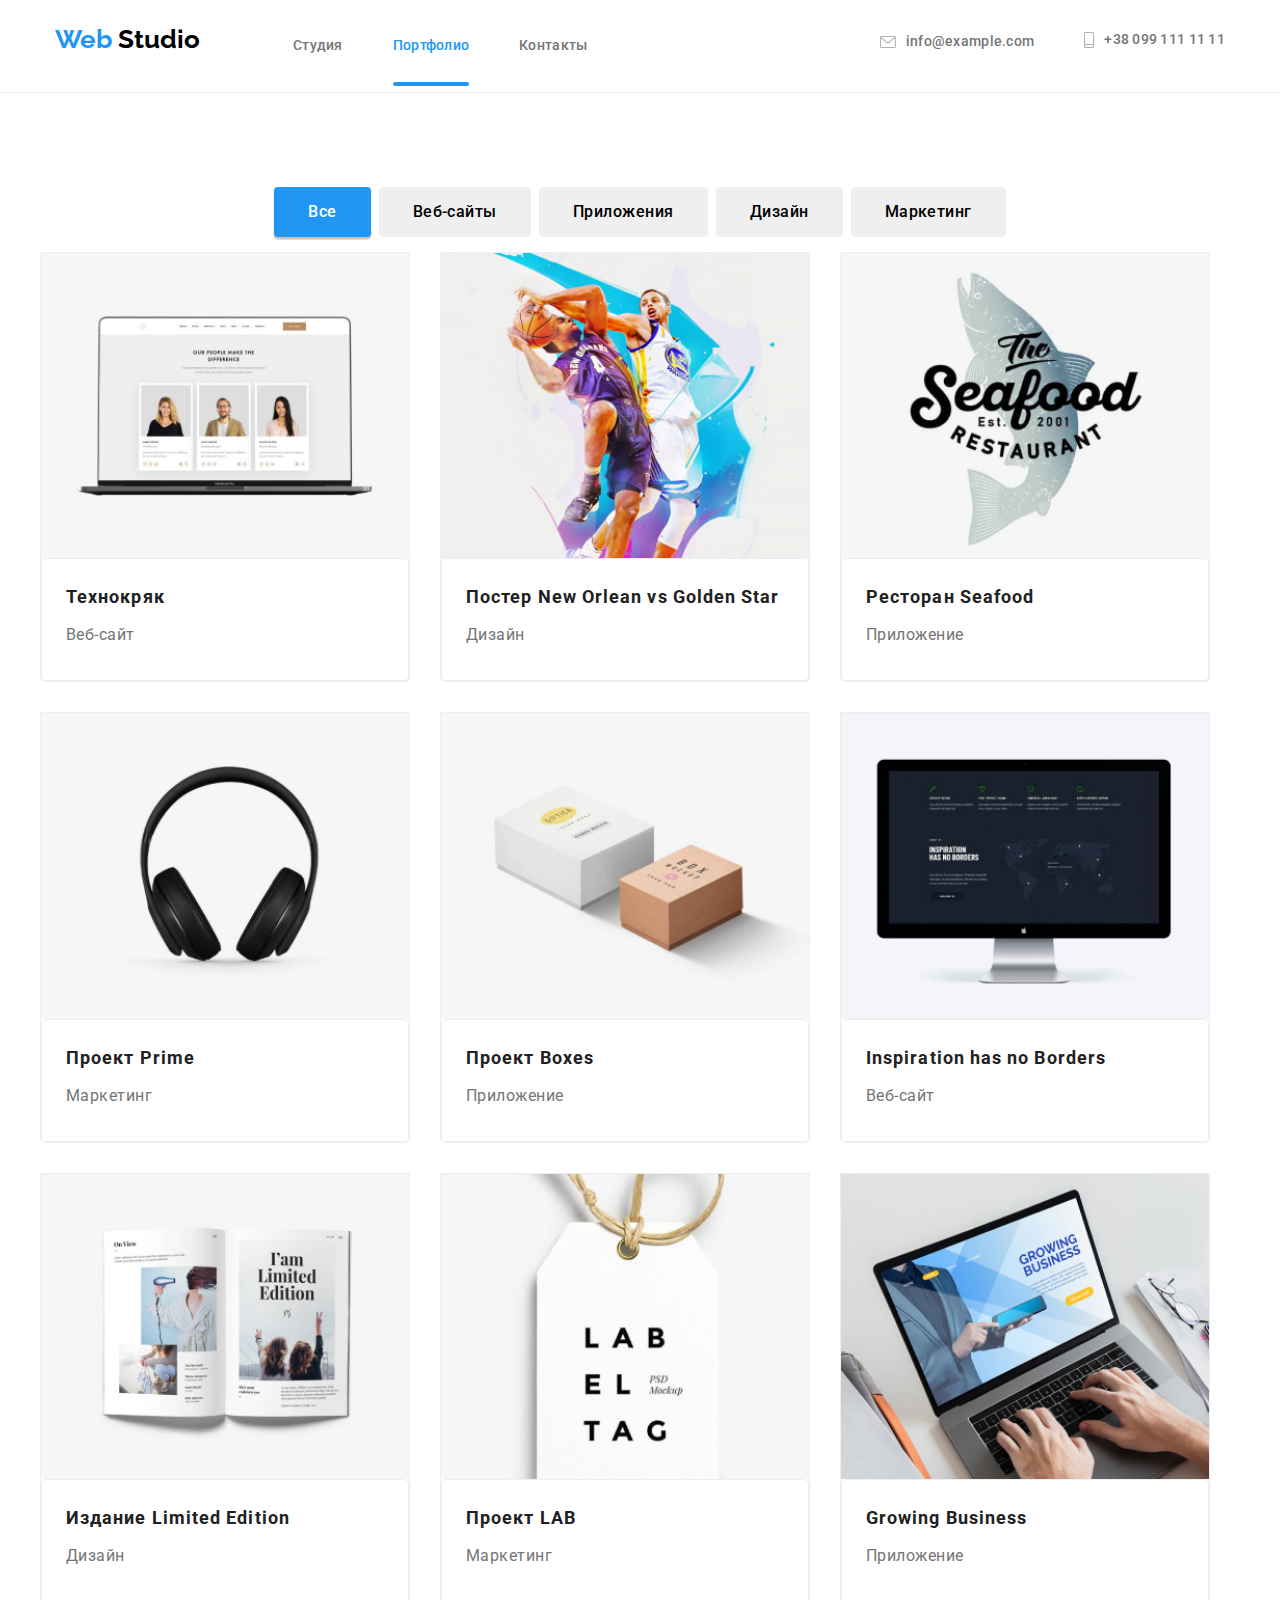
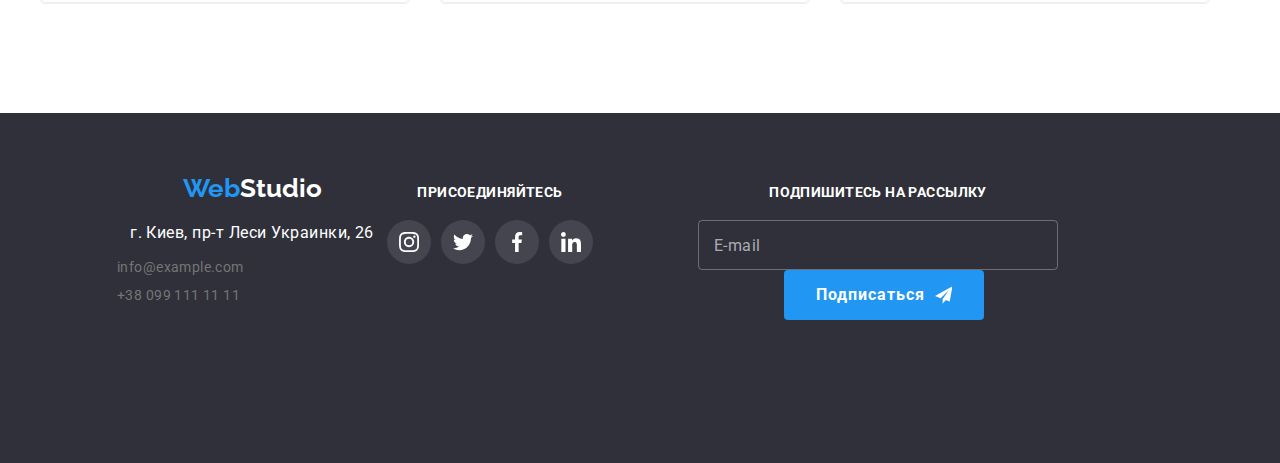
==== commit 60616dc3: "1" ====
--- a/portfolio.html
+++ b/portfolio.html
@@ -46,10 +46,10 @@
             <div class="menu" id="menu" data-menu>
                 <ul class="mobile-nav list">
                     <li class="mobile-nav__item">
-                        <a href="./index.html" class="mobile-nav__link menu__link--active">Студия</a>
+                        <a href="./index.html" class="mobile-nav__link">Студия</a>
                     </li>
                     <li class="mobile-nav__item">
-                        <a href="./portfolio.html" class="mobile-nav__link">Портфолио</a>
+                        <a href="./portfolio.html" class="mobile-nav__link menu__link--active">Портфолио</a>
                     </li>
                     <li class="mobile-nav__item">
                         <a href="#" class="mobile-nav__link">Контакты</a>
@@ -304,8 +304,8 @@
             <div class="container footer">
                 <div class="card-footer">
                     <a class="logo-basement" href="index.html">Web<span class="logo-footer">Studio</span></a>
-                    <address class="site-nav">
-                        <div class="">
+                    <address>
+                        <div>
                             <p class="site-nav-link__footer footer-address">г. Киев, пр-т Леси Украинки, 26</p>
                             <ul class="footer-contact">
                                 <li class="footer-contact__item"><a class="site-nav-footer__link" href="mailto:info@example.com">info@example.com</a></li>
--- a/css/style.min.css
+++ b/css/style.min.css
@@ -1,2 +1,2 @@
-/*! modern-normalize v1.0.0 | MIT License | https://github.com/sindresorhus/modern-normalize */*,::after,::before{box-sizing:border-box}:root{-moz-tab-size:4;tab-size:4}html{line-height:1.15;-webkit-text-size-adjust:100%}body{margin:0}body{font-family:system-ui, -apple-system, 'Segoe UI', Roboto, Helvetica, Arial, sans-serif, 'Apple Color Emoji', 'Segoe UI Emoji'}hr{height:0;color:inherit}abbr[title]{text-decoration:underline dotted}b,strong{font-weight:bolder}code,kbd,pre,samp{font-family:ui-monospace, SFMono-Regular, Consolas, 'Liberation Mono', Menlo, monospace;font-size:1em}small{font-size:80%}sub,sup{font-size:75%;line-height:0;position:relative;vertical-align:baseline}sub{bottom:-.25em}sup{top:-.5em}table{text-indent:0;border-color:inherit}button,input,optgroup,select,textarea{font-family:inherit;font-size:100%;line-height:1.15;margin:0}button,select{text-transform:none}[type=button],[type=reset],[type=submit],button{-webkit-appearance:button}::-moz-focus-inner{border-style:none;padding:0}:-moz-focusring{outline:1px dotted ButtonText}:-moz-ui-invalid{box-shadow:none}legend{padding:0}progress{vertical-align:baseline}::-webkit-inner-spin-button,::-webkit-outer-spin-button{height:auto}[type=search]{-webkit-appearance:textfield;outline-offset:-2px}::-webkit-search-decoration{-webkit-appearance:none}::-webkit-file-upload-button{-webkit-appearance:button;font:inherit}summary{display:list-item}:root{--text-color: #757575;--logo-color: #2196f3;--list-color: #ffffff;--title-color: #2f303a;--peculiarity-color: #212121;--user-color: #f5f4fa;--animation: 250ms ease-in;--time-transition: cubic-bezier(0.4, 0, 0.2, 1)}*,*::before,*::after{box-sizing:border-box}body{background:var(--list-color);font-family:Roboto, sans-serif;max-height:100vh;overflow:auto}header{border-bottom:1px solid #ECECEC}img{display:block;width:100%;height:auto}@media screen and (max-width: 320px){img{max-width:100%}}@media screen and (min-width: 768px){img{width:100%}}a{text-decoration:none;color:var(--logo-color)}a:active{color:var(--logo-color, #2196f3)}ul{margin-top:0;margin-bottom:0;padding-left:0;list-style:none;color:var(--peculiarity-color, #212121)}h3{margin-top:0}.container{width:100%;padding:0 15px 0 15px;margin-left:auto;margin-right:auto}@media screen and (min-width: 480px){.container{max-width:480px}}@media screen and (min-width: 768px){.container{max-width:768px}}@media screen and (min-width: 1200px){.container{max-width:1200px}}.logo-nav{display:flex}.logo{padding-top:24px;padding-bottom:25px;width:145px;font-weight:bold;font-size:26px;line-height:1.19;font-family:Raleway;color:var(--logo-color)}@media screen and (max-width: 320px) and (min-width: 480px){.logo{font-size:24px;line-height:1.16;letter-spacing:0.03em;padding-top:16px;padding-bottom:16px}}@media screen and (min-width: 767px){.logo{margin-right:88px}}@media screen and (min-width: 1200px){.logo{margin-right:93px}}.logo-basement{display:inline-block;margin-bottom:20px;width:145px;font-weight:bold;font-size:26px;line-height:1.19;font-family:Raleway}.logo-footer{color:var(--list-color)}.logo-header{color:#000}.nav{display:inline-flex;flex-direction:row}@media screen and (max-width: 767.98px){.site-nav__item{display:none}}.site-nav__link-current::after{content:'';position:absolute;bottom:0;left:0;width:100%;height:4px;background-color:var(--logo-color);border-radius:2px}@media screen and (max-width: 767px){.site-nav__link-current::after{display:none}}.site-nav{display:flex;flex-direction:row;align-items:center;padding-left:0}@media screen and (min-width: 320px) and (max-width: 767px){.site-nav{flex-direction:row;padding-left:0;margin-left:auto;margin-right:auto;height:60px}}@media screen and (min-width: 768px) and (max-width: 1199px){.site-nav{height:80px}}.site-nav__contact{justify-content:flex-end;margin-left:auto}@media screen and (max-width: 767px){.site-nav__contact{display:none}}.site-nav__item:not(:last-child){margin-right:50px;position:relative}.site-nav__item:first-child{margin-left:93px;position:relative}@media screen and (min-width: 320px), (max-width: 767px){.site-nav__item:first-child{margin-left:0}}.site-nav__contact:not(:last-child){margin-right:50px;margin-left:auto}@media screen and (min-width: 767.89px){.site-nav__contact:not(:last-child){margin-bottom:10px;margin-right:0px}}@media screen and (min-width: 1200px){.site-nav__contact:not(:last-child){margin-right:50px}}.site-nav__link,.contact-header__link{display:flex;padding-top:32px;padding-bottom:32px;font-style:normal;text-decoration:none;font-weight:500;font-size:14px;line-height:1.14;letter-spacing:0.02em;align-items:center;color:var(--text-color);transition:color 250ms var(--time-transition)}.site-nav__link:hover,.site-nav__link:focus,.contact-header__link:hover,.contact-header__link:focus{animation-name:changeColor, changeTextTransform;animation-duration:3000ms}@keyframes changeTextTransform{0%{text-transform:uppercase}}.site-nav__link:hover,.site-nav__link:focus,.contact-header__link:hover,.contact-header__link:focus{color:var(--logo-color)}@media screen and (min-width: 1200px){.site-nav__link,.contact-header__link{padding-top:32px;padding-bottom:32px}}.site-nav__link:hover,.site-nav__link:focus{color:var(--logo-color)}.contact-header__link:hover,.contact-header__link:focus{color:var(--logo-color)}.site-nav__link-current{color:var(--logo-color)}.envelope,.smartphone{margin-right:10px;display:inline-flex;fill:#afb1b8;transition:fill 250ms var(--time-transition)}.contact-header{display:inline-flex;justify-self:flex-end;margin-left:auto;float:right}@media screen and (min-width: 768px){.contact-header{display:block}}@media screen and (min-width: 1200px){.contact-header{display:flex;align-items:baseline}}@media screen and (min-width: 768px) and (max-width: 1199px){.contact-header__link{font-weight:500;font-size:12px;line-height:1.16;letter-spacing:0.02em}}@media screen and (min-width: 768px) and (max-width: 1199px){a.mail{padding-top:21px;padding-bottom:0}}@media screen and (min-width: 768px) and (max-width: 1199px){a.phone{padding-top:0;padding-bottom:21px}}.contact-header__link:hover .envelope,.contact-header__link:focus .envelope{fill:var(--logo-color)}.contact-header__link:hover .smartphone,.contact-header__link:focus .smartphone{fill:var(--logo-color)}.site-nav .footer-address{color:var(--list-color);white-space:nowrap}.footer-contact__item{padding-left:0;margin-bottom:9px}.site-nav-footer__link{margin-bottom:9px;font-style:normal;text-decoration:none;font-size:14px;line-height:1.14;color:var(--text-color);letter-spacing:0.03em;transition:color 250ms var(--time-transition)}.site-nav-footer__link:hover,.site-nav-footer__link:focus{color:var(--logo-color)}.mobile-btn{position:relative;height:40px;width:40px;background-color:transparent;border:none;display:flex;z-index:102;overflow:auto;padding:10px;margin-top:22px}.mobile-btn.is-open{position:fixed;top:8px;right:8px}.mobile-btn .icon-close{display:none}@media screen and (min-width: 768px){.mobile-btn{display:none}}.mobile-btn.is-open .icon-close{display:block;position:fixed;top:8px;right:8px;fill:var(--logo-color)}.mobile-btn.is-open .icon-menu{display:none}.menu{display:none;position:absolute;top:0%;left:0;height:100vh;width:100vw;padding:48px 40px}.menu.is-open{position:fixed;display:flex;flex-direction:column;justify-content:space-between;background-color:#fff}@media screen and (min-width: 767px){.menu.is-open body{max-height:100vh;display:none;overflow:hidden}}@media screen and (max-width: 766px){.menu .menu{display:block;display:flex;overflow:auto;top:0;left:0;height:0;padding:0}}@media screen and (min-width: 768px){.menu .social__wrap{display:none}}.menu .menu-list{margin-top:0;margin-bottom:0}.menu .social__list{margin:0;flex-direction:row;align-items:center;justify-content:center}.menu .social__links{font-style:normal;font-weight:500;font-size:18px;line-height:1.2;letter-spacing:0.02em;color:var(--logo-color)}.menu .social__item:not(:last-child):after{content:"";top:0;right:0;width:100%;border-right:1px solid rgba(33,33,33,0.2);margin-left:10px}.menu .social__item:not(:last-child){margin-right:10px}.menu .social__item .social__links{font-weight:500;font-size:14px;line-height:1.22;letter-spacing:0.02em;color:var(--logo-color)}@media screen and (max-width: 320px){.menu .social__item .social__links{font-size:12px}}.mobile-nav{display:flex;flex-wrap:wrap;padding-left:0;justify-content:center;flex-direction:column}.mobile-nav__link{font-weight:500;font-size:40px;line-height:1.17;letter-spacing:0.02em;color:var(----peculiarity-color)}.menu__link--active{color:var(--logo-color)}.mobile-nav__item:not(:last-child){margin-bottom:35px}.mobile-contact{display:flex;flex-wrap:wrap;padding-left:0;justify-content:center;flex-direction:column;margin-bottom:64px}.mobile-contact__item{height:40px;left:40px;top:562px;font-style:normal;font-weight:500;font-size:34px;line-height:1.1;letter-spacing:0.02em}.mobile-mail{font-style:normal;font-weight:500;font-size:24px;line-height:28px;letter-spacing:0.02em;color:#757575}.mobile-contact__item:not(:last-child){margin-bottom:32px}footer{padding:60px 0 60px 0;margin-top:0;background:var(--title-color, #2f303a)}address{font-style:normal}@media screen and (min-width: 768px), (max-width: 1199px){address{display:flex;flex-direction:column;justify-content:left}}.footer{display:flex;flex-direction:row;align-items:baseline;justify-content:space-between}@media screen and (min-width: 320px), (max-width: 767){.footer{display:block;align-items:baseline;text-align:center;justify-content:center;margin-bottom:30px}}@media screen and (min-width: 1200px){.footer{display:flex;align-items:baseline}}@media screen and (min-width: 320px){address{text-align:center;margin-bottom:60px}}@media screen and (min-width: 1200px){.footer-contact{text-align:left}}.card-footer{flex-basis:calc((50% - 45px) / 2);display:block}@media screen and (min-width: 320px), (max-width: 767){.card-footer{align-items:center}}@media screen and (min-width: 768px), (max-width: 1199px){.card-footer{flex-basis:calc((50% - 45px) / 1);display:flex;flex-direction:column;justify-content:left}}.sosial{width:206px;height:80px;display:inline-flex;flex-basis:calc((50% - 45px) / 2)}@media screen and (min-width: 320px), (max-width: 767){.sosial{display:flex;flex-direction:column;align-items:center;margin-bottom:60px;margin-right:0}}@media screen and (min-width: 768px), (max-width: 1199px){.sosial{display:inline-flex;justify-content:center;margin-bottom:0;margin-right:auto;justify-content:left}}@media screen and (min-width: 1200px){.sosial{display:block;margin-right:100px}}.footer-list{text-transform:uppercase;color:var(--list-color);font-weight:bold;font-size:14px;line-height:1.14;letter-spacing:0.03em;margin-bottom:20px}.social-footer__icon{width:20px;height:20px;fill:var(--list-color)}.social-footer{display:inline-flex;padding-left:0;width:206px;height:44px}@media screen and (min-width: 320px), (max-width: 767){.social-footer{align-items:center;margin-bottom:60px;margin-right:0}}@media screen and (min-width: 768px), (max-width: 1199px){.social-footer{display:inline-flex;margin-bottom:60px;margin-right:auto}}.social-footer__link{display:flex;justify-content:center;align-items:center;width:44px;height:44px;border-radius:50%;background-color:rgba(255,255,255,0.1);transition:background-color 250ms var(--time-transition),fill 250ms var(--time-transition)}.social-footer__item+.social-footer__item{margin-left:10px}.social-footer__link:hover,.social-footer__link:focus{background-color:var(--logo-color)}button{border-color:transparent;margin-top:0;margin-bottom:0;padding:10px 32px;border-radius:4px;text-align:center}.pointer{cursor:pointer;width:200px;left:700px;top:430px}.stydio-button{font-weight:bold;font-size:16px;line-height:1.87;letter-spacing:0.06em;color:var(--list-color);background-color:var(--logo-color);font-family:inherit;align-items:center;text-align:center;white-space:nowrap;border-radius:4px;transition:box-shadow 250ms var(--time-transition)}.stydio-button:hover,.stydio-button:focus{background-color:#e76f60}@media screen and (min-width: 320px){.stydio-button{padding:10px}}.stydio-button:hover,.stydio-button:focus{box-shadow:0px 4px 4px rgba(0,0,0,0.15)}.section{padding:94px 0 94px 0}.portfolio-button__element{flex-direction:column;font-weight:500;font-size:16px;line-height:1.6;text-align:center;letter-spacing:0.03em;transition:color 250ms var(--time-transition),background-color 250ms var(--time-transition),box-shadow 250ms var(--time-transition)}.portfolio-button__element:hover{box-shadow:0 0 10px 0 #3498db inset, 0 0 10px 4px #3498db;background:#18614f;transform:translateY(2px)}.portfolio-button__element:focus{box-shadow:0 0 10px 0 #3498db inset, 0 0 10px 4px #3498db;background:#18614f;transform:translateY(2px)}.portfolio-button__element:focus{border-radius:4px;color:var(--main-background)}.portfolio-button__element:active{border-radius:4px;color:var(--main-background)}.portfolio-button__element:hover{border-radius:4px;color:var(--main-background)}.portfolio-button{display:flex;justify-content:center;margin-left:auto;margin-right:auto;margin-bottom:50px;padding-left:0}@media screen and (min-width: 320px) and (max-width: 767px){.portfolio-button{flex-direction:row;flex-wrap:wrap;justify-content:start;margin-bottom:40px}}@media screen and (min-width: 768px){.portfolio-button{justify-content:center;margin-bottom:30px}}@media screen and (min-width: 320px) and (max-width: 767px){.portfolio-button__element{margin-bottom:15px}}.portfolio-button__all{background-color:#2196f3;color:#fff;box-shadow:0px 3px 1px rgba(0,0,0,0.1),0px 1px 2px rgba(0,0,0,0.08),0px 2px 2px rgba(0,0,0,0.12)}.portfolio-button__elementt:not(:last-child){margin-right:8px}.portfolio-button__item:not(:last-child){margin-right:8px}.portfolio-button__element:focus,.portfolio-button__element:hover{background:var(--logo-color);border-radius:4px;color:var(--list-color);box-shadow:0px 3px 1px rgba(0,0,0,0.1),0px 1px 2px rgba(0,0,0,0.08),0px 2px 2px rgba(0,0,0,0.12)}h1{margin-bottom:0;text-align:center}.main{margin-top:0;margin-bottom:0;margin-left:auto;margin-right:auto;background:var(--title-color, #2f303a);padding:200px 0;text-align:center;max-width:1600px;background-image:linear-gradient(to right, rgba(47,48,58,0.4), rgba(47,48,58,0.4)),url(../images/фон.jpg);background-position:center;background-repeat:no-repeat;background-size:cover}@media screen and (min-width: 320px){.main{padding-top:110px;padding-bottom:110px;height:350px;background-image:url(/images/Header1х.jpg)}}@media screen and (min-width: 320px) and (min-device-pixel-ratio: 2), screen and (min-width: 320px) and (min-resolution: 192dpi), screen and (min-width: 320px) and (min-resolution: 2dppx){.main{background-image:linear-gradient(rgba(47,48,58,0.4), rgba(47,48,58,0.4)),url(/images/Header1х.jpg)}}@media screen and (min-width: 480px), (max-width: 767px){.main{padding-top:118px;padding-bottom:118px;height:400px;background-image:url(/images/Header1х.jpg)}}@media screen and (min-width: 480px) and (min-device-pixel-ratio: 2), (max-width: 767px) and (min-device-pixel-ratio: 2), screen and (min-width: 480px) and (min-resolution: 192dpi), (max-width: 767px) and (min-resolution: 192dpi), screen and (min-width: 480px) and (min-resolution: 2dppx), (max-width: 767px) and (min-resolution: 2dppx){.main{background-image:linear-gradient(rgba(47,48,58,0.4), rgba(47,48,58,0.4)),url(/images/Header1х.jpg)}}@media screen and (min-width: 768px) and (max-width: 968px){.main{background-image:url(/images/Header2х.jpg)}}@media screen and (min-width: 768px) and (max-width: 968px) and (min-device-pixel-ratio: 2), screen and (min-width: 768px) and (max-width: 968px) and (min-resolution: 192dpi), screen and (min-width: 768px) and (max-width: 968px) and (min-resolution: 2dppx){.main{background-image:linear-gradient(rgba(47,48,58,0.4), rgba(47,48,58,0.4)),url(/images/Header2х.jpg)}}@media screen and (min-width: 970px){.main{padding-top:200px;padding-bottom:200px;margin-right:auto;margin-left:auto;height:600px;background-image:linear-gradient(rgba(47,48,58,0.4), rgba(47,48,58,0.4)),url(/images/фон.jpg)}}@media screen and (min-width: 970px) and (min-device-pixel-ratio: 2), screen and (min-width: 970px) and (min-resolution: 192dpi), screen and (min-width: 970px) and (min-resolution: 2dppx){.main{background-image:linear-gradient(rgba(47,48,58,0.4), rgba(47,48,58,0.4)),url(/images/фон.jpg)}}.title{width:696px;margin:auto;margin-bottom:30px;font-weight:900;font-size:44px;line-height:1.36;color:var(--list-color, white);letter-spacing:0.06em;text-align:center;text-transform:uppercase}@media screen and (min-width: 320px) and (max-width: 767px){.title{width:360px;font-weight:500;font-size:20px;line-height:1.61;text-align:center;letter-spacing:0.06em}}@media screen and (min-width: 768px) and (max-width: 1199px){.title{width:360px;font-weight:900;font-size:26px;line-height:1.61;letter-spacing:0.06em;text-align:center}}@media screen and (min-width: 1200px){.title{font-weight:900;font-size:44px;line-height:1.37}}h2{margin-top:0;margin-bottom:0}.peculiarity-section{padding-top:94px;padding-bottom:94px}.list{display:flex;flex-wrap:wrap;padding-left:0;justify-content:center}.list__item{flex-basis:100%}@media screen and (min-width: 768px){.list__item{flex-basis:calc((100% - 90px) / 2);margin-right:30px}}@media screen and (min-width: 1200px){.list__item{flex-basis:calc((100% - 90px) / 4)}}@media screen and (min-width: 768px) and (max-width: 1199px){.list__item:nth-child(2n){margin-right:0}.list__item:nth-last-child(-n+2){margin-bottom:0}}@media screen and (min-width: 1200px){.list__item:nth-child(4n){margin-right:0}.list__item:nth-last-child(-n+4){margin-bottom:0}}.list__item:not(:last-child){margin-bottom:30px}.peculiarity{font-family:Roboto;font-style:normal;font-weight:bold;font-size:14px;line-height:1.14;color:var(--peculiarity-color, #212121);text-transform:uppercase;margin-top:0;margin-bottom:10px;letter-spacing:0.03em}p{margin-top:0;margin-bottom:16px;font-weight:normal;font-size:16px;line-height:1.19;color:var(--text-color);letter-spacing:0.03em}.list__item-text{font-style:normal;font-weight:normal;font-size:14px;line-height:1.71;letter-spacing:0.03em}.antena::before{content:'';display:block;height:120px;background-image:url(../images/icon/antenna.svg);background-size:70px;background-repeat:no-repeat;background-position:center;background-color:#f5f4fa;margin-bottom:30px}.clock::before{content:'';display:block;height:120px;background-image:url(../images/icon/clock.svg);background-size:70px;background-repeat:no-repeat;background-position:center;background-color:#f5f4fa;margin-bottom:30px}.diagram::before{content:'';display:block;height:120px;background-image:url(../images/icon/diagram.svg);background-size:70px;background-repeat:no-repeat;background-position:center;background-color:#f5f4fa;margin-bottom:30px}.astronaut::before{content:'';display:block;height:120px;background-image:url(../images/icon/astronaut.svg);background-size:70px;background-repeat:no-repeat;background-position:center;background-color:#f5f4fa;margin-bottom:30px}.visualization-section{padding-bottom:94px}@media screen and (max-width: 1199.98px){.visualization-section{display:none}}.main-title{margin-bottom:50px;font-weight:bold;font-size:36px;line-height:1.17;color:var(--peculiarity-color, #212121);text-align:center;letter-spacing:0.03em}.visualization{display:flex;padding-left:0}.visualization__item{position:relative;width:370px;height:294px}.visualization__item:not(:last-child){margin-right:30px}.visualization-item-element{position:absolute;top:100%;transform:translateY(-100%);width:370px;height:70px;display:flex;align-items:center;justify-content:center;background-color:rgba(47,48,58,0.8)}.visualization-item-element__text{color:var(--list-color);margin-bottom:0;font-weight:bold;font-size:14px;line-height:1.14;letter-spacing:0.03em;text-transform:uppercase}.user{background:var(--user-color, #f5f4fa);padding:94px 0 94px 0;margin-left:auto;margin-right:auto}.user-block{display:flex;flex-wrap:wrap;padding-left:0;justify-content:center}.user-block__item:not(:last-child){margin-right:30px}.user-block__item{flex-basis:100%;max-width:270px;width:270px;border-radius:0px 0px 4px 4px;border:2px solid #eeeeee;box-shadow:0px 1px 3px rgba(0,0,0,0.12),0px 1px 1px rgba(0,0,0,0.14),0px 2px 1px rgba(0,0,0,0.2);background-color:var(--list-color)}@media screen and (min-width: 768px) and (max-width: 1199px){.user-block__item{flex-basis:calc((100% - 3 * 30px) / 2);margin-right:30px;margin-bottom:30px;max-width:270px}}@media screen and (min-width: 1200px){.user-block__item{flex-basis:calc((100% - 90px) / 4)}}@media screen and (min-width: 320px) and (max-width: 767px){.user-block__item{margin-bottom:30px;margin-right:30px}}h3{margin-block-start:0em}.studio-card{padding:20px 24px;text-align:center}.social-icons{display:inline-flex;padding-left:0}.social-icons-link{display:flex;justify-content:center;align-items:center;width:44px;height:44px;border-radius:50%;background-color:#fff;transition:fill 250ms var(--time-transition),background-color 250ms var(--time-transition)}.social-icons__item+.social-icons__item{margin-left:10px}.social-icons-link:hover .social-icons-link__icon,.social-icons-link:focus .social-icons-link__icon{fill:var(--list-color)}.social-icons-link:hover,.social-icons-link:focus{background-color:var(--logo-color)}.social-icons-link__icon{fill:#afb1b8;width:20px;height:20px}.client{padding:94px 0 94px 0}.company{display:flex;flex-wrap:wrap;padding-left:0;margin-top:-30px;margin-left:-30px}.company-item{display:flex;align-items:center;justify-content:center;margin-top:30px;margin-left:30px;box-sizing:border-box}@media screen and (min-width: 320px){.company-item{flex-basis:calc((100% - 60px) / 2)}}@media screen and (min-width: 768px){.company-item{flex-basis:calc((100% - 90px) / 3)}}@media screen and (min-width: 1200px){.company-item{flex-basis:calc((100% - 180px) / 6)}}.company-link{display:flex;justify-content:center;align-items:center;width:170px;height:92px;border:1px solid #afb1b8;border-radius:4px;transition:border 250ms var(--time-transition)}.company-link:hover,.company-link:focus{border:1px solid var(--logo-color)}.company-link:hover .company-link__icon,.company-link:focus .company-link__icon{fill:var(--logo-color)}.company-link__icon{fill:#afb1b8;transition:fill 250ms var(--time-transition)}@media screen and (max-width: 768px){.main-title{font-size:28px;line-height:1.17}}.subscription{width:570px;flex-basis:calc(50% - 15px)}@media screen and (min-width: 320px), (max-width: 767px){.subscription{width:100%}}.footer-input{height:50px;width:350px;margin:0;background-color:transparent;border:1px solid rgba(255,255,255,0.3);border-radius:4px;color:var(--text-color);padding-left:15px}@media screen and (min-width: 320px), (max-width: 767px){.footer-input{display:block;width:450px;margin-bottom:20px}}@media screen and (min-width: 768px), (max-width: 1199px){.footer-input{justify-content:center;width:450px;margin-left:auto;margin-right:auto;margin-bottom:20px}}@media screen and (min-width: 1200px){.footer-input{display:inline-flex;width:360px;margin-bottom:0}}.footer-input::placeholder{font-size:16px;line-height:1.25;letter-spacing:0.03em;color:rgba(255,255,255,0.6)}.footer-submit-btn{margin-left:12px;display:inline-flex;justify-content:center;align-items:center}.footer-icon-send{margin-left:10px;fill:var(--list-color)}.gallery{display:flex;flex-wrap:wrap;padding-left:0;margin-top:-30px;margin-left:-30px}.gallery-item{width:100%;margin:15px;border-bottom-right-radius:5px;border-bottom-left-radius:5px;cursor:pointer;background-color:var(--list-color);border:1px solid #eeeeee;transition:box-shadow 250ms var(--time-transition),color 250ms var(--time-transition),background-color 250ms var(--time-transition)}@media screen and (min-width: 768px){.gallery-item{flex-basis:calc((100% - 4 * 15px) / 2)}}@media screen and (min-width: 1200px){.gallery-item{flex-basis:calc((100% - 6 * 15px) / 3)}}.gallery-item:hover{box-shadow:0px 1px 1px rgba(0,0,0,0.12),0px 4px 4px rgba(0,0,0,0.06),1px 4px 6px rgba(0,0,0,0.16)}.gallery-item__link:focus{box-shadow:0px 1px 1px rgba(0,0,0,0.12),0px 4px 4px rgba(0,0,0,0.06),1px 4px 6px rgba(0,0,0,0.16)}.gallery-item__link{display:block}.gallery-item-text:hover .gallery-overlay,.gallery-item__link:focus .gallery-overlay{transform:translateY(0)}.gallery-overlay{position:absolute;left:0;top:0;width:100%;height:100%;padding:63px 24px;font-style:normal;font-weight:normal;font-size:18px;line-height:1.5;letter-spacing:0.03em;color:var(--list-color);background-color:rgba(33,150,243,0.9);transform:translateY(101%);transition:var(--animation);transition-timing-function:var(--time-transition)}.gallery-item-text{position:relative;overflow:hidden}@media screen and (max-width: 375px){.gallery-item-text{font-size:14px;padding-top:30px}}.portfolio-card{border:1px solid #eeeeee;border-radius:5px;padding:20px 24px}.card-element{margin-top:0;margin-bottom:10px;font-weight:bold;font-size:18px;line-height:2;letter-spacing:0.06em;color:var(--peculiarity-color)}.backdrop{position:fixed;top:0;left:0;width:100%;height:100%;background-color:rgba(0,0,0,0.2);opacity:1;transition-property:opacity;transition:opacity 250ms var(--time-transition)}@media screen and (max-width: 768px){.backdrop{padding:94px 15px;overflow-y:scroll}}.is-hidden{opacity:0;pointer-events:none}.is-hidden .modal{transform:translate(-50%, -50%) scale(0)}.modal{position:relative;width:528px;height:581px;top:50%;left:50%;padding:40px;background-color:var(--list-color);box-shadow:0px 1px 3px rgba(0,0,0,0.12),0px 1px 1px rgba(0,0,0,0.14),0px 2px 1px rgba(0,0,0,0.2);border-radius:4px;transform:translate(-50%, -50%) scale(1);transition:transform 250ms var(--time-transition)}@media screen and (min-width: 320px){.modal{width:450px}}@media screen and (min-width: 768px){.modal{position:absolute;top:50%;left:50%;transform:translate(-50%, -50%);width:450px}}@media screen and (min-width: 1200px){.modal{position:absolute;top:50%;left:50%;transform:translate(-50%, -50%);min-width:528px;min-height:581px}}@media screen and (max-width: 479px){.modal-form{padding:20px;padding-top:40px}}.close-icon{position:absolute;top:50%;left:50%;transform:translate(-50%, -50%)}.modal-text{margin-bottom:12px;color:var(--peculiarity-color);font-weight:700;font-size:20px;line-height:1.15;text-align:center;letter-spacing:0.03em}.modal-label{display:flex;flex-direction:column;margin-bottom:10px;color:var(--text-color);font-weight:400;font-size:12px;line-height:1.16;letter-spacing:0.01em}.modal-input-form{position:relative;margin-top:4px}.modal-input{width:100%;padding-left:45px;height:40px;margin:0;background-color:transparent;border:1px solid rgba(33,33,33,0.2);border-radius:4px;transition:outline 250ms var(--time-transition),border 250ms var(--time-transition)}.modal-icon{position:absolute;top:50%;left:15px;transform:translateY(-50%);fill:var(--peculiarity-color);transition:fill 250ms var(--time-transition)}.modal-input:focus+.modal-icon{fill:var(--logo-color)}.modal-input:focus{outline:transparent;border:1px solid var(--logo-color)}textarea.modal-input{resize:none;height:120px;padding:12px 16px}.modal-input::placeholder{font-weight:400;font-size:12px;line-height:1.16;letter-spacing:0.01em;color:rgba(117,117,117,0.5)}.modal-checkbox{-webkit-appearance:none;-moz-appearance:none;appearance:none}.modal-checkbox-form{display:flex;align-items:center;justify-content:center}.modal-checkbox-text{font-style:normal;font-weight:normal;font-size:14px;line-height:24px;letter-spacing:0.03em;color:var(--text-color)}@media screen and (min-width: 320px){.modal-checkbox-text{flex-wrap:wrap;font-size:8px}}@media screen and (min-width: 420px){.modal-checkbox-text{margin-left:0;font-size:10px;line-height:1.16}}@media screen and (min-width: 1200px){.modal-checkbox-text{display:flex;align-items:center;margin-left:8px;align-content:center;font-size:14px;line-height:1.71px}}.modal-checkbox-link{color:var(--logo-color);font-style:normal;font-weight:normal;font-size:14px;line-height:24px;letter-spacing:0.03em;text-decoration-line:underline}@media screen and (max-width: 377px){.modal-checkbox-link{font-size:8px}}@media screen and (min-width: 378px) and (max-width: 479px){.modal-checkbox-link{font-size:10px}}@media screen and (min-width: 1200px){.modal-checkbox-link{font-size:14px;line-height:1.71}}.modal-icon-checkbox{margin-right:7px;fill:transparent;background-color:transparent;border-radius:2px;border:2px solid #000;transition:background-color 250ms var(--time-transition),fill 250ms var(--time-transition),border 250ms var(--time-transition)}@media screen and (max-width: 377px){.modal-icon-checkbox{width:12px;height:11px}}@media screen and (min-width: 378px) and (max-width: 479px){.modal-icon-checkbox{width:13px;height:12px}}.modal-checkbox:focus+.modal-icon-checkbox{outline:3px solid var(--logo-color)}.modal-checkbox:checked+.modal-icon-checkbox{background-color:var(--logo-color);fill:var(--list-color);border:transparent}.modal-close-btn{position:absolute;width:30px;height:30px;right:8px;top:8px;cursor:pointer;background-color:var(--list-color);box-sizing:border-box;border:1px solid rgba(0,0,0,0.1);border-radius:50%;padding:0;transition:color 250ms var(--time-transition)}.modal-submit-btn{margin-top:30px;margin-left:124px;margin-right:124px;margin-bottom:40px}.modal-submit-btn,.footer-submit-btn{width:200px;height:50px;border:none;color:var(--list-color);font-weight:700;font-size:16px;line-height:1.88;letter-spacing:0.06em;cursor:pointer;background-color:var(--logo-color);border-radius:4px;transition:box-shadow 250ms var(--time-transition)}.modal-submit-btn:hover{box-shadow:0px 4px 4px rgba(0,0,0,0.15)}.modal-submit-btn:focus{box-shadow:0px 4px 4px rgba(0,0,0,0.15)}.close-icon{fill:currentColor;position:absolute;top:50%;left:50%;transform:translate(-50%, -50%)}.modal-close-btn:focus,.modal-close-btn:hover{color:var(--logo-color);outline:transparent}
+/*! modern-normalize v1.0.0 | MIT License | https://github.com/sindresorhus/modern-normalize */*,::after,::before{box-sizing:border-box}:root{-moz-tab-size:4;tab-size:4}html{line-height:1.15;-webkit-text-size-adjust:100%}body{margin:0}body{font-family:system-ui, -apple-system, 'Segoe UI', Roboto, Helvetica, Arial, sans-serif, 'Apple Color Emoji', 'Segoe UI Emoji'}hr{height:0;color:inherit}abbr[title]{text-decoration:underline dotted}b,strong{font-weight:bolder}code,kbd,pre,samp{font-family:ui-monospace, SFMono-Regular, Consolas, 'Liberation Mono', Menlo, monospace;font-size:1em}small{font-size:80%}sub,sup{font-size:75%;line-height:0;position:relative;vertical-align:baseline}sub{bottom:-.25em}sup{top:-.5em}table{text-indent:0;border-color:inherit}button,input,optgroup,select,textarea{font-family:inherit;font-size:100%;line-height:1.15;margin:0}button,select{text-transform:none}[type=button],[type=reset],[type=submit],button{-webkit-appearance:button}::-moz-focus-inner{border-style:none;padding:0}:-moz-focusring{outline:1px dotted ButtonText}:-moz-ui-invalid{box-shadow:none}legend{padding:0}progress{vertical-align:baseline}::-webkit-inner-spin-button,::-webkit-outer-spin-button{height:auto}[type=search]{-webkit-appearance:textfield;outline-offset:-2px}::-webkit-search-decoration{-webkit-appearance:none}::-webkit-file-upload-button{-webkit-appearance:button;font:inherit}summary{display:list-item}:root{--text-color: #757575;--logo-color: #2196f3;--list-color: #ffffff;--title-color: #2f303a;--peculiarity-color: #212121;--user-color: #f5f4fa;--animation: 250ms ease-in;--time-transition: cubic-bezier(0.4, 0, 0.2, 1)}*,*::before,*::after{box-sizing:border-box}body{background:var(--list-color);font-family:Roboto, sans-serif;max-height:100vh;overflow:auto}header{border-bottom:1px solid #ECECEC}img{display:block;width:100%;height:auto}@media screen and (max-width: 320px){img{max-width:100%}}@media screen and (min-width: 768px){img{width:100%}}a{text-decoration:none;color:var(--logo-color)}a:active{color:var(--logo-color, #2196f3)}ul{margin-top:0;margin-bottom:0;padding-left:0;list-style:none;color:var(--peculiarity-color, #212121)}h3{margin-top:0}.container{width:100%;padding:0 15px 0 15px;margin-left:auto;margin-right:auto}@media screen and (min-width: 480px){.container{max-width:480px}}@media screen and (min-width: 768px){.container{max-width:768px}}@media screen and (min-width: 1200px){.container{max-width:1200px}}.logo-nav{display:flex}.logo{padding-top:24px;padding-bottom:25px;width:145px;font-weight:bold;font-size:26px;line-height:1.19;font-family:Raleway;color:var(--logo-color)}@media screen and (max-width: 320px) and (min-width: 480px){.logo{font-size:24px;line-height:1.16;letter-spacing:0.03em;padding-top:16px;padding-bottom:16px}}@media screen and (min-width: 767px){.logo{margin-right:88px}}@media screen and (min-width: 1200px){.logo{margin-right:93px}}.logo-basement{display:inline-block;margin-bottom:20px;width:145px;font-weight:bold;font-size:26px;line-height:1.19;font-family:Raleway}.logo-footer{color:var(--list-color)}.logo-header{color:#000}.nav{display:inline-flex;flex-direction:row}@media screen and (max-width: 767.98px){.site-nav__item{display:none}}.site-nav__link-current::after{content:'';position:absolute;bottom:0;left:0;width:100%;height:4px;background-color:var(--logo-color);border-radius:2px}@media screen and (max-width: 767px){.site-nav__link-current::after{display:none}}.site-nav{display:flex;flex-direction:row;align-items:center;padding-left:0}@media screen and (min-width: 320px) and (max-width: 767px){.site-nav{flex-direction:row;padding-left:0;margin-left:auto;margin-right:auto;height:60px}}@media screen and (min-width: 768px) and (max-width: 1199px){.site-nav{height:80px}}.site-nav__contact{justify-content:flex-end;margin-left:auto}@media screen and (max-width: 767px){.site-nav__contact{display:none}}.site-nav__item:not(:last-child){margin-right:50px;position:relative}.site-nav__item:first-child{margin-left:93px;position:relative}@media screen and (min-width: 320px), (max-width: 767px){.site-nav__item:first-child{margin-left:0}}.site-nav__contact:not(:last-child){margin-right:50px;margin-left:auto}@media screen and (min-width: 767.89px){.site-nav__contact:not(:last-child){margin-bottom:10px;margin-right:0px}}@media screen and (min-width: 1200px){.site-nav__contact:not(:last-child){margin-right:50px}}.site-nav__link,.contact-header__link{display:flex;padding-top:32px;padding-bottom:32px;font-style:normal;text-decoration:none;font-weight:500;font-size:14px;line-height:1.14;letter-spacing:0.02em;align-items:center;color:var(--text-color);transition:color 250ms var(--time-transition)}.site-nav__link:hover,.site-nav__link:focus,.contact-header__link:hover,.contact-header__link:focus{animation-name:changeColor, changeTextTransform;animation-duration:3000ms}@keyframes changeTextTransform{0%{text-transform:uppercase}}.site-nav__link:hover,.site-nav__link:focus,.contact-header__link:hover,.contact-header__link:focus{color:var(--logo-color)}@media screen and (min-width: 1200px){.site-nav__link,.contact-header__link{padding-top:32px;padding-bottom:32px}}.site-nav__link:hover,.site-nav__link:focus{color:var(--logo-color)}.contact-header__link:hover,.contact-header__link:focus{color:var(--logo-color)}.site-nav__link-current{color:var(--logo-color)}.envelope,.smartphone{margin-right:10px;display:inline-flex;fill:#afb1b8;transition:fill 250ms var(--time-transition)}.contact-header{display:inline-flex;justify-self:flex-end;margin-left:auto;float:right}@media screen and (min-width: 768px){.contact-header{display:block}}@media screen and (min-width: 1200px){.contact-header{display:flex;align-items:baseline}}@media screen and (min-width: 768px) and (max-width: 1199px){.contact-header__link{font-weight:500;font-size:12px;line-height:1.16;letter-spacing:0.02em}}@media screen and (min-width: 768px) and (max-width: 1199px){a.mail{padding-top:21px;padding-bottom:0}}@media screen and (min-width: 768px) and (max-width: 1199px){a.phone{padding-top:0;padding-bottom:21px}}.contact-header__link:hover .envelope,.contact-header__link:focus .envelope{fill:var(--logo-color)}.contact-header__link:hover .smartphone,.contact-header__link:focus .smartphone{fill:var(--logo-color)}.mobile-btn{position:relative;height:40px;width:40px;background-color:transparent;border:none;display:flex;z-index:102;overflow:auto;padding:10px;margin-top:22px}.mobile-btn.is-open{position:fixed;top:8px;right:8px}.mobile-btn .icon-close{display:none}@media screen and (min-width: 768px){.mobile-btn{display:none}}.mobile-btn.is-open .icon-close{display:block;position:fixed;top:8px;right:8px;fill:var(--logo-color)}.mobile-btn.is-open .icon-menu{display:none}.menu{display:none;position:absolute;top:0%;left:0;z-index:102;height:100vh;width:100vw;padding:48px 40px}.menu.is-open{position:fixed;display:flex;flex-direction:column;justify-content:space-between;background-color:#fff;z-index:101}@media screen and (min-width: 767px){.menu.is-open body{max-height:100vh;display:none;overflow:hidden}}@media screen and (max-width: 766px){.menu .menu{display:block;display:flex;overflow:auto;top:0;left:0;height:0;padding:0}}@media screen and (min-width: 768px){.menu .social__wrap{display:none}}.menu .menu-list{margin-top:0;margin-bottom:0}.menu .social__list{margin:0;flex-direction:row;align-items:center;justify-content:center}.menu .social__links{font-style:normal;font-weight:500;font-size:18px;line-height:1.2;letter-spacing:0.02em;color:var(--logo-color)}.menu .social__item:not(:last-child):after{content:"";top:0;right:0;width:100%;border-right:1px solid rgba(33,33,33,0.2);margin-left:10px}.menu .social__item:not(:last-child){margin-right:10px}.menu .social__item .social__links{font-weight:500;font-size:14px;line-height:1.22;letter-spacing:0.02em;color:var(--logo-color)}@media screen and (max-width: 320px){.menu .social__item .social__links{font-size:12px}}.mobile-nav{display:flex;flex-wrap:wrap;padding-left:0;justify-content:center;flex-direction:column}.mobile-nav__link{font-weight:500;font-size:40px;line-height:1.17;letter-spacing:0.02em;color:var(----peculiarity-color)}.menu__link--active{color:var(--logo-color)}.mobile-nav__item:not(:last-child){margin-bottom:35px}.mobile-contact{display:flex;flex-wrap:wrap;padding-left:0;justify-content:center;flex-direction:column;margin-bottom:64px}.mobile-contact__item{height:40px;left:40px;top:562px;font-style:normal;font-weight:500;font-size:34px;line-height:1.1;letter-spacing:0.02em}.mobile-mail{font-style:normal;font-weight:500;font-size:24px;line-height:28px;letter-spacing:0.02em;color:#757575}.mobile-contact__item:not(:last-child){margin-bottom:32px}footer{padding:60px 0 60px 0;margin-top:0;background:var(--title-color, #2f303a)}address{font-style:normal}@media screen and (min-width: 768px), (max-width: 1199px){address{display:flex;flex-direction:column;justify-content:left}}.footer{display:flex;flex-direction:row;align-items:baseline;justify-content:space-between}@media screen and (min-width: 320px), (max-width: 767){.footer{display:block;align-items:baseline;text-align:center;justify-content:center;margin-bottom:30px}}@media screen and (min-width: 1200px){.footer{display:flex;align-items:baseline}}@media screen and (min-width: 320px){address{text-align:center;margin-bottom:60px}}@media screen and (min-width: 768px){.footer-contact{text-align:left}}.card-footer{flex-basis:calc((50% - 45px) / 2);display:block}.site-nav .footer-address{color:var(--list-color);white-space:nowrap}.footer-contact__item{padding-left:0;margin-bottom:9px}.site-nav-footer__link{margin-bottom:9px;font-style:normal;text-decoration:none;font-size:14px;line-height:1.14;color:var(--text-color);letter-spacing:0.03em;transition:color 250ms var(--time-transition)}.footer-address{color:var(--list-color)}.site-nav-footer__link:hover,.site-nav-footer__link:focus{color:var(--logo-color)}.sosial{width:206px;height:80px;display:inline-flex;flex-basis:calc((50% - 45px) / 2)}@media screen and (min-width: 320px), (max-width: 767){.sosial{display:flex;flex-direction:column;align-items:center;margin-bottom:60px;margin-right:0}}@media screen and (min-width: 768px), (max-width: 1199px){.sosial{display:inline-flex;justify-content:center;margin-bottom:0;margin-right:auto;justify-content:left}}@media screen and (min-width: 1200px){.sosial{display:block;margin-right:100px}}.footer-list{text-transform:uppercase;color:var(--list-color);font-weight:bold;font-size:14px;line-height:1.14;letter-spacing:0.03em;margin-bottom:20px}.social-footer__icon{width:20px;height:20px;fill:var(--list-color)}.social-footer{display:inline-flex;padding-left:0;width:206px;height:44px}@media screen and (min-width: 320px), (max-width: 767){.social-footer{align-items:center;margin-bottom:60px;margin-right:0}}@media screen and (min-width: 768px), (max-width: 1199px){.social-footer{display:inline-flex;margin-bottom:60px;margin-right:auto}}.social-footer__link{display:flex;justify-content:center;align-items:center;width:44px;height:44px;border-radius:50%;background-color:rgba(255,255,255,0.1);transition:background-color 250ms var(--time-transition),fill 250ms var(--time-transition)}.social-footer__item+.social-footer__item{margin-left:10px}.social-footer__link:hover,.social-footer__link:focus{background-color:var(--logo-color)}button{border-color:transparent;margin-top:0;margin-bottom:0;padding:10px 32px;border-radius:4px;text-align:center}.pointer{cursor:pointer;width:200px;left:700px;top:430px}.stydio-button{font-weight:bold;font-size:16px;line-height:1.87;letter-spacing:0.06em;color:var(--list-color);background-color:var(--logo-color);font-family:inherit;align-items:center;text-align:center;white-space:nowrap;border-radius:4px;transition:box-shadow 250ms var(--time-transition)}.stydio-button:hover,.stydio-button:focus{background-color:#e76f60}@media screen and (min-width: 320px){.stydio-button{padding:10px}}.stydio-button:hover,.stydio-button:focus{box-shadow:0px 4px 4px rgba(0,0,0,0.15)}.section{padding:94px 0 94px 0}.portfolio-button__element{flex-direction:column;font-weight:500;font-size:16px;line-height:1.6;text-align:center;letter-spacing:0.03em;transition:color 250ms var(--time-transition),background-color 250ms var(--time-transition),box-shadow 250ms var(--time-transition)}.portfolio-button__element:hover{box-shadow:0 0 10px 0 #3498db inset, 0 0 10px 4px #3498db;background:#18614f;transform:translateY(2px)}.portfolio-button__element:focus{box-shadow:0 0 10px 0 #3498db inset, 0 0 10px 4px #3498db;background:#18614f;transform:translateY(2px)}.portfolio-button__element:focus{border-radius:4px;color:var(--main-background)}.portfolio-button__element:active{border-radius:4px;color:var(--main-background)}.portfolio-button__element:hover{border-radius:4px;color:var(--main-background)}.portfolio-button{display:flex;justify-content:center;margin-left:auto;margin-right:auto;margin-bottom:50px;padding-left:0}@media screen and (min-width: 320px) and (max-width: 767px){.portfolio-button{flex-direction:row;flex-wrap:wrap;justify-content:start;margin-bottom:40px}}@media screen and (min-width: 768px){.portfolio-button{justify-content:center;margin-bottom:30px}}@media screen and (min-width: 320px) and (max-width: 767px){.portfolio-button__element{margin-bottom:15px}}.portfolio-button__all{background-color:#2196f3;color:#fff;box-shadow:0px 3px 1px rgba(0,0,0,0.1),0px 1px 2px rgba(0,0,0,0.08),0px 2px 2px rgba(0,0,0,0.12)}.portfolio-button__elementt:not(:last-child){margin-right:8px}.portfolio-button__item:not(:last-child){margin-right:8px}.portfolio-button__element:focus,.portfolio-button__element:hover{background:var(--logo-color);border-radius:4px;color:var(--list-color);box-shadow:0px 3px 1px rgba(0,0,0,0.1),0px 1px 2px rgba(0,0,0,0.08),0px 2px 2px rgba(0,0,0,0.12)}h1{margin-bottom:0;text-align:center}.main{margin-top:0;margin-bottom:0;margin-left:auto;margin-right:auto;background:var(--title-color, #2f303a);padding:200px 0;text-align:center;max-width:1600px;background-image:linear-gradient(to right, rgba(47,48,58,0.4), rgba(47,48,58,0.4)),url(../images/фон.jpg);background-position:center;background-repeat:no-repeat;background-size:cover}@media screen and (min-width: 320px){.main{padding-top:110px;padding-bottom:110px;height:350px;background-image:url(/images/Header1х.jpg)}}@media screen and (min-width: 320px) and (min-device-pixel-ratio: 2), screen and (min-width: 320px) and (min-resolution: 192dpi), screen and (min-width: 320px) and (min-resolution: 2dppx){.main{background-image:linear-gradient(rgba(47,48,58,0.4), rgba(47,48,58,0.4)),url(/images/Header1х.jpg)}}@media screen and (min-width: 480px), (max-width: 767px){.main{padding-top:118px;padding-bottom:118px;height:400px;background-image:url(/images/Header1х.jpg)}}@media screen and (min-width: 480px) and (min-device-pixel-ratio: 2), (max-width: 767px) and (min-device-pixel-ratio: 2), screen and (min-width: 480px) and (min-resolution: 192dpi), (max-width: 767px) and (min-resolution: 192dpi), screen and (min-width: 480px) and (min-resolution: 2dppx), (max-width: 767px) and (min-resolution: 2dppx){.main{background-image:linear-gradient(rgba(47,48,58,0.4), rgba(47,48,58,0.4)),url(/images/Header1х.jpg)}}@media screen and (min-width: 768px) and (max-width: 968px){.main{background-image:url(/images/Header2х.jpg)}}@media screen and (min-width: 768px) and (max-width: 968px) and (min-device-pixel-ratio: 2), screen and (min-width: 768px) and (max-width: 968px) and (min-resolution: 192dpi), screen and (min-width: 768px) and (max-width: 968px) and (min-resolution: 2dppx){.main{background-image:linear-gradient(rgba(47,48,58,0.4), rgba(47,48,58,0.4)),url(/images/Header2х.jpg)}}@media screen and (min-width: 970px){.main{padding-top:200px;padding-bottom:200px;margin-right:auto;margin-left:auto;height:600px;background-image:linear-gradient(rgba(47,48,58,0.4), rgba(47,48,58,0.4)),url(/images/фон.jpg)}}@media screen and (min-width: 970px) and (min-device-pixel-ratio: 2), screen and (min-width: 970px) and (min-resolution: 192dpi), screen and (min-width: 970px) and (min-resolution: 2dppx){.main{background-image:linear-gradient(rgba(47,48,58,0.4), rgba(47,48,58,0.4)),url(/images/фон.jpg)}}.title{width:696px;margin:auto;margin-bottom:30px;font-weight:900;font-size:44px;line-height:1.36;color:var(--list-color, white);letter-spacing:0.06em;text-align:center;text-transform:uppercase}@media screen and (min-width: 320px) and (max-width: 767px){.title{width:360px;font-weight:500;font-size:20px;line-height:1.61;text-align:center;letter-spacing:0.06em}}@media screen and (min-width: 768px) and (max-width: 1199px){.title{width:360px;font-weight:900;font-size:26px;line-height:1.61;letter-spacing:0.06em;text-align:center}}@media screen and (min-width: 1200px){.title{font-weight:900;font-size:44px;line-height:1.37}}h2{margin-top:0;margin-bottom:0}.peculiarity-section{padding-top:94px;padding-bottom:94px}.list{display:flex;flex-wrap:wrap;padding-left:0;justify-content:center}.list__item{flex-basis:100%}@media screen and (min-width: 768px){.list__item{flex-basis:calc((100% - 90px) / 2);margin-right:30px}}@media screen and (min-width: 1200px){.list__item{flex-basis:calc((100% - 90px) / 4)}}@media screen and (min-width: 768px) and (max-width: 1199px){.list__item:nth-child(2n){margin-right:0}.list__item:nth-last-child(-n+2){margin-bottom:0}}@media screen and (min-width: 1200px){.list__item:nth-child(4n){margin-right:0}.list__item:nth-last-child(-n+4){margin-bottom:0}}.list__item:not(:last-child){margin-bottom:30px}.peculiarity{font-family:Roboto;font-style:normal;font-weight:bold;font-size:14px;line-height:1.14;color:var(--peculiarity-color, #212121);text-transform:uppercase;margin-top:0;margin-bottom:10px;letter-spacing:0.03em}p{margin-top:0;margin-bottom:16px;font-weight:normal;font-size:16px;line-height:1.19;color:var(--text-color);letter-spacing:0.03em}.list__item-text{font-style:normal;font-weight:normal;font-size:14px;line-height:1.71;letter-spacing:0.03em}.antena::before{content:'';display:block;height:120px;background-image:url(../images/icon/antenna.svg);background-size:70px;background-repeat:no-repeat;background-position:center;background-color:#f5f4fa;margin-bottom:30px}.clock::before{content:'';display:block;height:120px;background-image:url(../images/icon/clock.svg);background-size:70px;background-repeat:no-repeat;background-position:center;background-color:#f5f4fa;margin-bottom:30px}.diagram::before{content:'';display:block;height:120px;background-image:url(../images/icon/diagram.svg);background-size:70px;background-repeat:no-repeat;background-position:center;background-color:#f5f4fa;margin-bottom:30px}.astronaut::before{content:'';display:block;height:120px;background-image:url(../images/icon/astronaut.svg);background-size:70px;background-repeat:no-repeat;background-position:center;background-color:#f5f4fa;margin-bottom:30px}.visualization-section{padding-bottom:94px}@media screen and (max-width: 1199.98px){.visualization-section{display:none}}.main-title{margin-bottom:50px;font-weight:bold;font-size:36px;line-height:1.17;color:var(--peculiarity-color, #212121);text-align:center;letter-spacing:0.03em}.visualization{display:flex;padding-left:0}.visualization__item{position:relative;width:370px;height:294px}.visualization__item:not(:last-child){margin-right:30px}.visualization-item-element{position:absolute;top:100%;transform:translateY(-100%);width:370px;height:70px;display:flex;align-items:center;justify-content:center;background-color:rgba(47,48,58,0.8)}.visualization-item-element__text{color:var(--list-color);margin-bottom:0;font-weight:bold;font-size:14px;line-height:1.14;letter-spacing:0.03em;text-transform:uppercase}.user{background:var(--user-color, #f5f4fa);padding:94px 0 94px 0;margin-left:auto;margin-right:auto}.user-block{display:flex;flex-wrap:wrap;padding-left:0;justify-content:center}.user-block__item:not(:last-child){margin-right:30px}.user-block__item{flex-basis:100%;max-width:270px;width:270px;border-radius:0px 0px 4px 4px;border:2px solid #eeeeee;box-shadow:0px 1px 3px rgba(0,0,0,0.12),0px 1px 1px rgba(0,0,0,0.14),0px 2px 1px rgba(0,0,0,0.2);background-color:var(--list-color)}@media screen and (min-width: 768px) and (max-width: 1199px){.user-block__item{flex-basis:calc((100% - 3 * 30px) / 2);margin-right:30px;margin-bottom:30px;max-width:270px}}@media screen and (min-width: 1200px){.user-block__item{flex-basis:calc((100% - 90px) / 4)}}@media screen and (min-width: 320px) and (max-width: 767px){.user-block__item{margin-bottom:30px;margin-right:30px}}h3{margin-block-start:0em}.studio-card{padding:20px 24px;text-align:center}.social-icons{display:inline-flex;padding-left:0}.social-icons-link{display:flex;justify-content:center;align-items:center;width:44px;height:44px;border-radius:50%;background-color:#fff;transition:fill 250ms var(--time-transition),background-color 250ms var(--time-transition)}.social-icons__item+.social-icons__item{margin-left:10px}.social-icons-link:hover .social-icons-link__icon,.social-icons-link:focus .social-icons-link__icon{fill:var(--list-color)}.social-icons-link:hover,.social-icons-link:focus{background-color:var(--logo-color)}.social-icons-link__icon{fill:#afb1b8;width:20px;height:20px}.client{padding:94px 0 94px 0}.company{display:flex;flex-wrap:wrap;padding-left:0;margin-top:-30px;margin-left:-30px}.company-item{display:flex;align-items:center;justify-content:center;margin-top:30px;margin-left:30px;box-sizing:border-box}@media screen and (min-width: 320px){.company-item{flex-basis:calc((100% - 60px) / 2)}}@media screen and (min-width: 768px){.company-item{flex-basis:calc((100% - 90px) / 3)}}@media screen and (min-width: 1200px){.company-item{flex-basis:calc((100% - 180px) / 6)}}.company-link{display:flex;justify-content:center;align-items:center;width:170px;height:92px;border:1px solid #afb1b8;border-radius:4px;transition:border 250ms var(--time-transition)}.company-link:hover,.company-link:focus{border:1px solid var(--logo-color)}.company-link:hover .company-link__icon,.company-link:focus .company-link__icon{fill:var(--logo-color)}.company-link__icon{fill:#afb1b8;transition:fill 250ms var(--time-transition)}@media screen and (max-width: 768px){.main-title{font-size:28px;line-height:1.17}}.subscription{width:570px;flex-basis:calc(50% - 15px)}@media screen and (min-width: 320px), (max-width: 767px){.subscription{width:100%}}.footer-input{height:50px;width:350px;margin:0;background-color:transparent;border:1px solid rgba(255,255,255,0.3);border-radius:4px;color:var(--text-color);padding-left:15px}@media screen and (min-width: 320px), (max-width: 767px){.footer-input{display:block;width:450px;margin-bottom:20px}}@media screen and (min-width: 768px), (max-width: 1199px){.footer-input{justify-content:center;width:450px;margin-left:auto;margin-right:auto;margin-bottom:20px}}@media screen and (min-width: 1200px){.footer-input{display:inline-flex;width:360px;margin-bottom:0}}.footer-input::placeholder{font-size:16px;line-height:1.25;letter-spacing:0.03em;color:rgba(255,255,255,0.6)}.footer-submit-btn{margin-left:12px;display:inline-flex;justify-content:center;align-items:center}.footer-icon-send{margin-left:10px;fill:var(--list-color)}.gallery{display:flex;flex-wrap:wrap;padding-left:0;margin-top:-30px;margin-left:-30px}.gallery-item{width:100%;margin:15px;border-bottom-right-radius:5px;border-bottom-left-radius:5px;cursor:pointer;background-color:var(--list-color);border:1px solid #eeeeee;transition:box-shadow 250ms var(--time-transition),color 250ms var(--time-transition),background-color 250ms var(--time-transition)}@media screen and (min-width: 768px){.gallery-item{flex-basis:calc((100% - 4 * 15px) / 2)}}@media screen and (min-width: 1200px){.gallery-item{flex-basis:calc((100% - 6 * 15px) / 3)}}.gallery-item:hover{box-shadow:0px 1px 1px rgba(0,0,0,0.12),0px 4px 4px rgba(0,0,0,0.06),1px 4px 6px rgba(0,0,0,0.16)}.gallery-item__link:focus{box-shadow:0px 1px 1px rgba(0,0,0,0.12),0px 4px 4px rgba(0,0,0,0.06),1px 4px 6px rgba(0,0,0,0.16)}.gallery-item__link{display:block}.gallery-item-text:hover .gallery-overlay,.gallery-item__link:focus .gallery-overlay{transform:translateY(0)}.gallery-overlay{position:absolute;left:0;top:0;width:100%;height:100%;padding:63px 24px;font-style:normal;font-weight:normal;font-size:18px;line-height:1.5;letter-spacing:0.03em;color:var(--list-color);background-color:rgba(33,150,243,0.9);transform:translateY(101%);transition:var(--animation);transition-timing-function:var(--time-transition)}.gallery-item-text{position:relative;overflow:hidden}@media screen and (max-width: 375px){.gallery-item-text{font-size:14px;padding-top:30px}}.portfolio-card{border:1px solid #eeeeee;border-radius:5px;padding:20px 24px}.card-element{margin-top:0;margin-bottom:10px;font-weight:bold;font-size:18px;line-height:2;letter-spacing:0.06em;color:var(--peculiarity-color)}.backdrop{position:fixed;top:0;left:0;width:100%;height:100%;background-color:rgba(0,0,0,0.2);opacity:1;transition-property:opacity;transition:opacity 250ms var(--time-transition)}@media screen and (max-width: 768px){.backdrop{padding:94px 15px;overflow-y:scroll}}.is-hidden{opacity:0;pointer-events:none}.is-hidden .modal{transform:translate(-50%, -50%) scale(0)}.modal{position:relative;width:528px;height:581px;top:50%;left:50%;padding:40px;background-color:var(--list-color);box-shadow:0px 1px 3px rgba(0,0,0,0.12),0px 1px 1px rgba(0,0,0,0.14),0px 2px 1px rgba(0,0,0,0.2);border-radius:4px;transform:translate(-50%, -50%) scale(1);transition:transform 250ms var(--time-transition)}@media screen and (min-width: 320px){.modal{width:450px}}@media screen and (min-width: 768px){.modal{position:absolute;top:50%;left:50%;transform:translate(-50%, -50%);width:450px}}@media screen and (min-width: 1200px){.modal{position:absolute;top:50%;left:50%;transform:translate(-50%, -50%);min-width:528px;min-height:581px}}@media screen and (max-width: 479px){.modal-form{padding:20px;padding-top:40px}}.close-icon{position:absolute;top:50%;left:50%;transform:translate(-50%, -50%)}.modal-text{margin-bottom:12px;color:var(--peculiarity-color);font-weight:700;font-size:20px;line-height:1.15;text-align:center;letter-spacing:0.03em}.modal-label{display:flex;flex-direction:column;margin-bottom:10px;color:var(--text-color);font-weight:400;font-size:12px;line-height:1.16;letter-spacing:0.01em}.modal-input-form{position:relative;margin-top:4px}.modal-input{width:100%;padding-left:45px;height:40px;margin:0;background-color:transparent;border:1px solid rgba(33,33,33,0.2);border-radius:4px;transition:outline 250ms var(--time-transition),border 250ms var(--time-transition)}.modal-icon{position:absolute;top:50%;left:15px;transform:translateY(-50%);fill:var(--peculiarity-color);transition:fill 250ms var(--time-transition)}.modal-input:focus+.modal-icon{fill:var(--logo-color)}.modal-input:focus{outline:transparent;border:1px solid var(--logo-color)}textarea.modal-input{resize:none;height:120px;padding:12px 16px}.modal-input::placeholder{font-weight:400;font-size:12px;line-height:1.16;letter-spacing:0.01em;color:rgba(117,117,117,0.5)}.modal-checkbox{-webkit-appearance:none;-moz-appearance:none;appearance:none}.modal-checkbox-form{display:flex;align-items:center;justify-content:center}.modal-checkbox-text{font-style:normal;font-weight:normal;font-size:14px;line-height:24px;letter-spacing:0.03em;color:var(--text-color)}@media screen and (min-width: 320px){.modal-checkbox-text{flex-wrap:wrap;font-size:8px}}@media screen and (min-width: 420px){.modal-checkbox-text{margin-left:0;font-size:10px;line-height:1.16}}@media screen and (min-width: 1200px){.modal-checkbox-text{display:flex;align-items:center;margin-left:8px;align-content:center;font-size:14px;line-height:1.71px}}.modal-checkbox-link{color:var(--logo-color);font-style:normal;font-weight:normal;font-size:14px;line-height:24px;letter-spacing:0.03em;text-decoration-line:underline}@media screen and (max-width: 377px){.modal-checkbox-link{font-size:8px}}@media screen and (min-width: 378px) and (max-width: 479px){.modal-checkbox-link{font-size:10px}}@media screen and (min-width: 1200px){.modal-checkbox-link{font-size:14px;line-height:1.71}}.modal-icon-checkbox{margin-right:7px;fill:transparent;background-color:transparent;border-radius:2px;border:2px solid #000;transition:background-color 250ms var(--time-transition),fill 250ms var(--time-transition),border 250ms var(--time-transition)}@media screen and (max-width: 377px){.modal-icon-checkbox{width:12px;height:11px}}@media screen and (min-width: 378px) and (max-width: 479px){.modal-icon-checkbox{width:13px;height:12px}}.modal-checkbox:focus+.modal-icon-checkbox{outline:3px solid var(--logo-color)}.modal-checkbox:checked+.modal-icon-checkbox{background-color:var(--logo-color);fill:var(--list-color);border:transparent}.modal-close-btn{position:absolute;width:30px;height:30px;right:8px;top:8px;cursor:pointer;background-color:var(--list-color);box-sizing:border-box;border:1px solid rgba(0,0,0,0.1);border-radius:50%;padding:0;transition:color 250ms var(--time-transition)}.modal-submit-btn{margin-top:30px;margin-left:124px;margin-right:124px;margin-bottom:40px}.modal-submit-btn,.footer-submit-btn{width:200px;height:50px;border:none;color:var(--list-color);font-weight:700;font-size:16px;line-height:1.88;letter-spacing:0.06em;cursor:pointer;background-color:var(--logo-color);border-radius:4px;transition:box-shadow 250ms var(--time-transition)}.modal-submit-btn:hover{box-shadow:0px 4px 4px rgba(0,0,0,0.15)}.modal-submit-btn:focus{box-shadow:0px 4px 4px rgba(0,0,0,0.15)}.close-icon{fill:currentColor;position:absolute;top:50%;left:50%;transform:translate(-50%, -50%)}.modal-close-btn:focus,.modal-close-btn:hover{color:var(--logo-color);outline:transparent}
 /*# sourceMappingURL=style.min.css.map */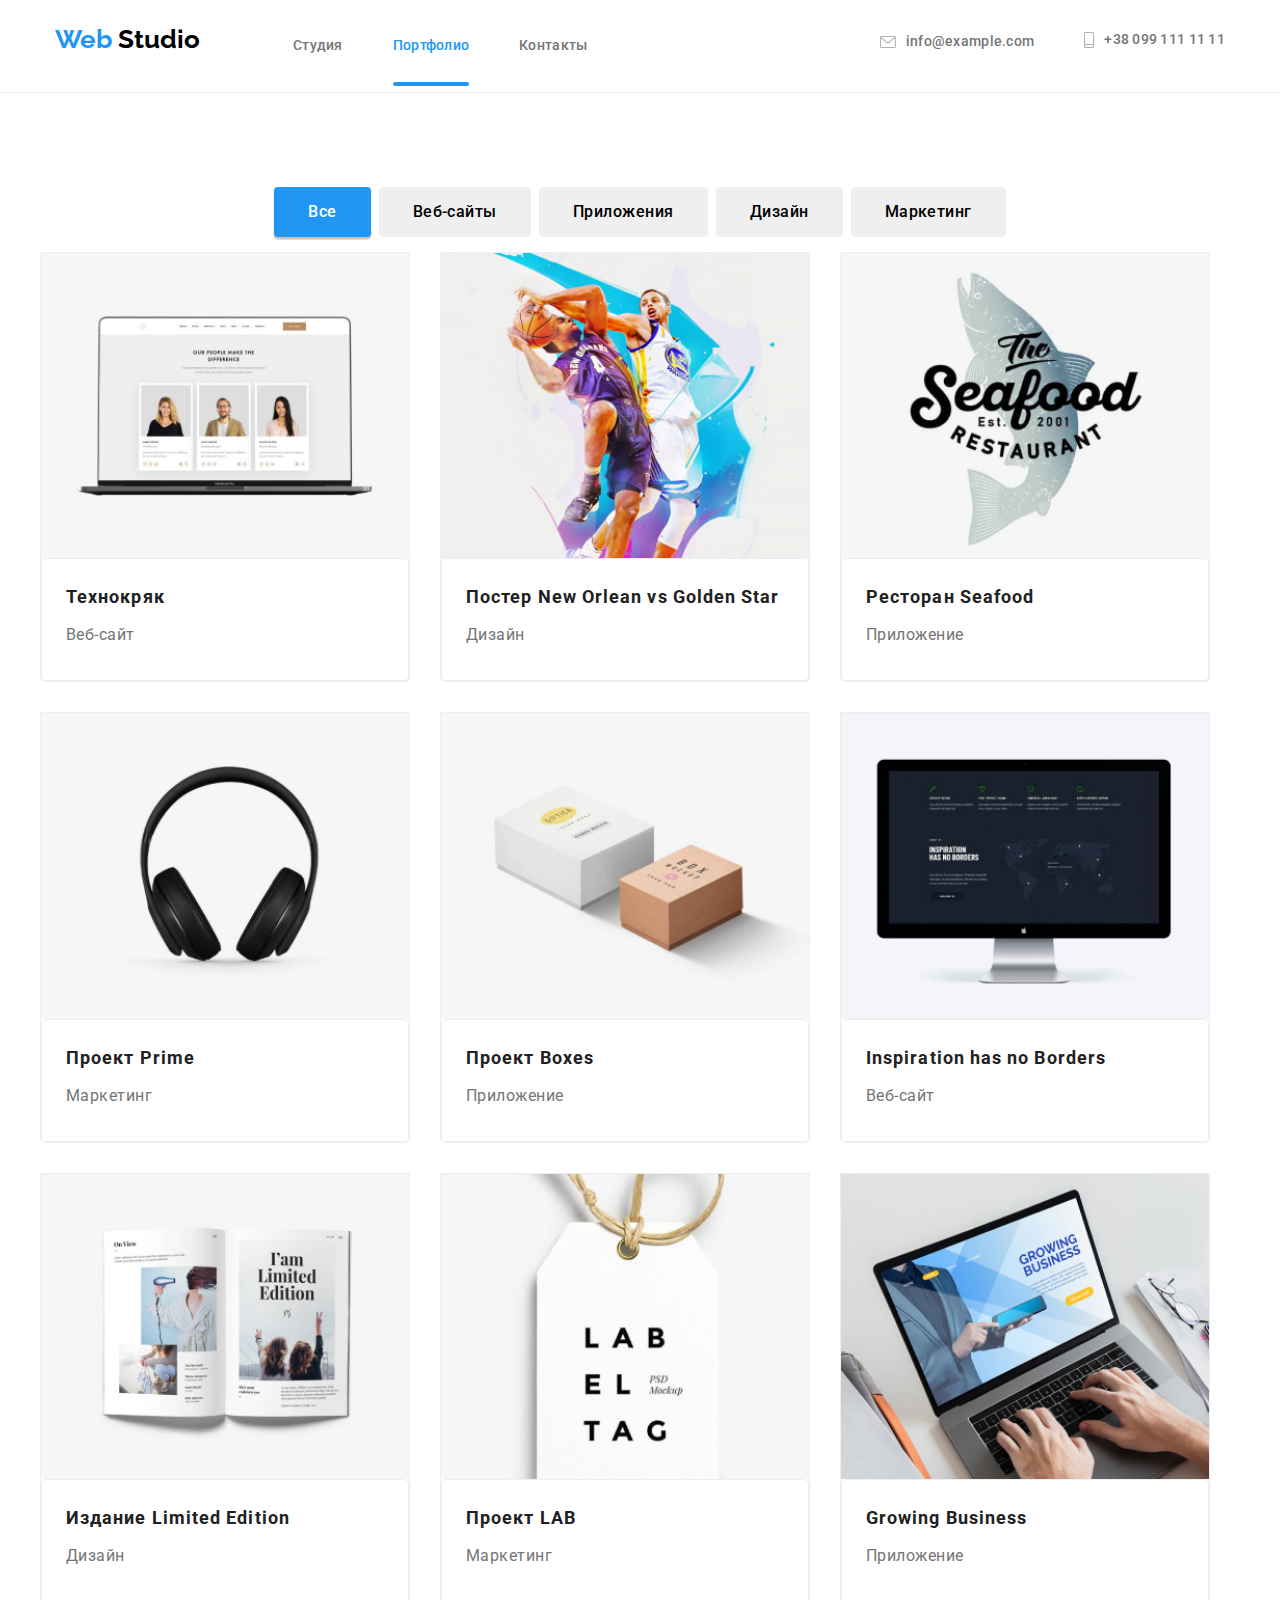
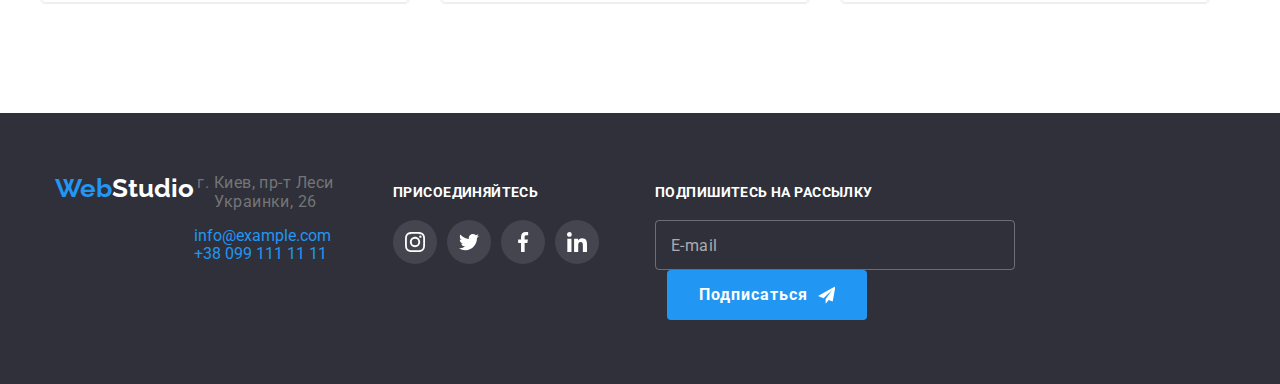
==== commit 948c0b5e: "footer" ====
--- a/portfolio.html
+++ b/portfolio.html
@@ -316,7 +316,7 @@
                     </address>
                 </div>
         
-                <div class="social">
+                <div class="social footer__social">
                     <p class="footer-list">Присоединяйтесь</p>
                     <ul class="social-footer">
                         <li class="social-footer__item">
--- a/css/style.min.css
+++ b/css/style.min.css
@@ -1,2 +1,2 @@
-/*! modern-normalize v1.0.0 | MIT License | https://github.com/sindresorhus/modern-normalize */*,::after,::before{box-sizing:border-box}:root{-moz-tab-size:4;tab-size:4}html{line-height:1.15;-webkit-text-size-adjust:100%}body{margin:0}body{font-family:system-ui, -apple-system, 'Segoe UI', Roboto, Helvetica, Arial, sans-serif, 'Apple Color Emoji', 'Segoe UI Emoji'}hr{height:0;color:inherit}abbr[title]{text-decoration:underline dotted}b,strong{font-weight:bolder}code,kbd,pre,samp{font-family:ui-monospace, SFMono-Regular, Consolas, 'Liberation Mono', Menlo, monospace;font-size:1em}small{font-size:80%}sub,sup{font-size:75%;line-height:0;position:relative;vertical-align:baseline}sub{bottom:-.25em}sup{top:-.5em}table{text-indent:0;border-color:inherit}button,input,optgroup,select,textarea{font-family:inherit;font-size:100%;line-height:1.15;margin:0}button,select{text-transform:none}[type=button],[type=reset],[type=submit],button{-webkit-appearance:button}::-moz-focus-inner{border-style:none;padding:0}:-moz-focusring{outline:1px dotted ButtonText}:-moz-ui-invalid{box-shadow:none}legend{padding:0}progress{vertical-align:baseline}::-webkit-inner-spin-button,::-webkit-outer-spin-button{height:auto}[type=search]{-webkit-appearance:textfield;outline-offset:-2px}::-webkit-search-decoration{-webkit-appearance:none}::-webkit-file-upload-button{-webkit-appearance:button;font:inherit}summary{display:list-item}:root{--text-color: #757575;--logo-color: #2196f3;--list-color: #ffffff;--title-color: #2f303a;--peculiarity-color: #212121;--user-color: #f5f4fa;--animation: 250ms ease-in;--time-transition: cubic-bezier(0.4, 0, 0.2, 1)}*,*::before,*::after{box-sizing:border-box}body{background:var(--list-color);font-family:Roboto, sans-serif;max-height:100vh;overflow:auto}header{border-bottom:1px solid #ECECEC}img{display:block;width:100%;height:auto}@media screen and (max-width: 320px){img{max-width:100%}}@media screen and (min-width: 768px){img{width:100%}}a{text-decoration:none;color:var(--logo-color)}a:active{color:var(--logo-color, #2196f3)}ul{margin-top:0;margin-bottom:0;padding-left:0;list-style:none;color:var(--peculiarity-color, #212121)}h3{margin-top:0}.container{width:100%;padding:0 15px 0 15px;margin-left:auto;margin-right:auto}@media screen and (min-width: 480px){.container{max-width:480px}}@media screen and (min-width: 768px){.container{max-width:768px}}@media screen and (min-width: 1200px){.container{max-width:1200px}}.logo-nav{display:flex}.logo{padding-top:24px;padding-bottom:25px;width:145px;font-weight:bold;font-size:26px;line-height:1.19;font-family:Raleway;color:var(--logo-color)}@media screen and (max-width: 320px) and (min-width: 480px){.logo{font-size:24px;line-height:1.16;letter-spacing:0.03em;padding-top:16px;padding-bottom:16px}}@media screen and (min-width: 767px){.logo{margin-right:88px}}@media screen and (min-width: 1200px){.logo{margin-right:93px}}.logo-basement{display:inline-block;margin-bottom:20px;width:145px;font-weight:bold;font-size:26px;line-height:1.19;font-family:Raleway}.logo-footer{color:var(--list-color)}.logo-header{color:#000}.nav{display:inline-flex;flex-direction:row}@media screen and (max-width: 767.98px){.site-nav__item{display:none}}.site-nav__link-current::after{content:'';position:absolute;bottom:0;left:0;width:100%;height:4px;background-color:var(--logo-color);border-radius:2px}@media screen and (max-width: 767px){.site-nav__link-current::after{display:none}}.site-nav{display:flex;flex-direction:row;align-items:center;padding-left:0}@media screen and (min-width: 320px) and (max-width: 767px){.site-nav{flex-direction:row;padding-left:0;margin-left:auto;margin-right:auto;height:60px}}@media screen and (min-width: 768px) and (max-width: 1199px){.site-nav{height:80px}}.site-nav__contact{justify-content:flex-end;margin-left:auto}@media screen and (max-width: 767px){.site-nav__contact{display:none}}.site-nav__item:not(:last-child){margin-right:50px;position:relative}.site-nav__item:first-child{margin-left:93px;position:relative}@media screen and (min-width: 320px), (max-width: 767px){.site-nav__item:first-child{margin-left:0}}.site-nav__contact:not(:last-child){margin-right:50px;margin-left:auto}@media screen and (min-width: 767.89px){.site-nav__contact:not(:last-child){margin-bottom:10px;margin-right:0px}}@media screen and (min-width: 1200px){.site-nav__contact:not(:last-child){margin-right:50px}}.site-nav__link,.contact-header__link{display:flex;padding-top:32px;padding-bottom:32px;font-style:normal;text-decoration:none;font-weight:500;font-size:14px;line-height:1.14;letter-spacing:0.02em;align-items:center;color:var(--text-color);transition:color 250ms var(--time-transition)}.site-nav__link:hover,.site-nav__link:focus,.contact-header__link:hover,.contact-header__link:focus{animation-name:changeColor, changeTextTransform;animation-duration:3000ms}@keyframes changeTextTransform{0%{text-transform:uppercase}}.site-nav__link:hover,.site-nav__link:focus,.contact-header__link:hover,.contact-header__link:focus{color:var(--logo-color)}@media screen and (min-width: 1200px){.site-nav__link,.contact-header__link{padding-top:32px;padding-bottom:32px}}.site-nav__link:hover,.site-nav__link:focus{color:var(--logo-color)}.contact-header__link:hover,.contact-header__link:focus{color:var(--logo-color)}.site-nav__link-current{color:var(--logo-color)}.envelope,.smartphone{margin-right:10px;display:inline-flex;fill:#afb1b8;transition:fill 250ms var(--time-transition)}.contact-header{display:inline-flex;justify-self:flex-end;margin-left:auto;float:right}@media screen and (min-width: 768px){.contact-header{display:block}}@media screen and (min-width: 1200px){.contact-header{display:flex;align-items:baseline}}@media screen and (min-width: 768px) and (max-width: 1199px){.contact-header__link{font-weight:500;font-size:12px;line-height:1.16;letter-spacing:0.02em}}@media screen and (min-width: 768px) and (max-width: 1199px){a.mail{padding-top:21px;padding-bottom:0}}@media screen and (min-width: 768px) and (max-width: 1199px){a.phone{padding-top:0;padding-bottom:21px}}.contact-header__link:hover .envelope,.contact-header__link:focus .envelope{fill:var(--logo-color)}.contact-header__link:hover .smartphone,.contact-header__link:focus .smartphone{fill:var(--logo-color)}.mobile-btn{position:relative;height:40px;width:40px;background-color:transparent;border:none;display:flex;z-index:102;overflow:auto;padding:10px;margin-top:22px}.mobile-btn.is-open{position:fixed;top:8px;right:8px}.mobile-btn .icon-close{display:none}@media screen and (min-width: 768px){.mobile-btn{display:none}}.mobile-btn.is-open .icon-close{display:block;position:fixed;top:8px;right:8px;fill:var(--logo-color)}.mobile-btn.is-open .icon-menu{display:none}.menu{display:none;position:absolute;top:0%;left:0;z-index:102;height:100vh;width:100vw;padding:48px 40px}.menu.is-open{position:fixed;display:flex;flex-direction:column;justify-content:space-between;background-color:#fff;z-index:101}@media screen and (min-width: 767px){.menu.is-open body{max-height:100vh;display:none;overflow:hidden}}@media screen and (max-width: 766px){.menu .menu{display:block;display:flex;overflow:auto;top:0;left:0;height:0;padding:0}}@media screen and (min-width: 768px){.menu .social__wrap{display:none}}.menu .menu-list{margin-top:0;margin-bottom:0}.menu .social__list{margin:0;flex-direction:row;align-items:center;justify-content:center}.menu .social__links{font-style:normal;font-weight:500;font-size:18px;line-height:1.2;letter-spacing:0.02em;color:var(--logo-color)}.menu .social__item:not(:last-child):after{content:"";top:0;right:0;width:100%;border-right:1px solid rgba(33,33,33,0.2);margin-left:10px}.menu .social__item:not(:last-child){margin-right:10px}.menu .social__item .social__links{font-weight:500;font-size:14px;line-height:1.22;letter-spacing:0.02em;color:var(--logo-color)}@media screen and (max-width: 320px){.menu .social__item .social__links{font-size:12px}}.mobile-nav{display:flex;flex-wrap:wrap;padding-left:0;justify-content:center;flex-direction:column}.mobile-nav__link{font-weight:500;font-size:40px;line-height:1.17;letter-spacing:0.02em;color:var(----peculiarity-color)}.menu__link--active{color:var(--logo-color)}.mobile-nav__item:not(:last-child){margin-bottom:35px}.mobile-contact{display:flex;flex-wrap:wrap;padding-left:0;justify-content:center;flex-direction:column;margin-bottom:64px}.mobile-contact__item{height:40px;left:40px;top:562px;font-style:normal;font-weight:500;font-size:34px;line-height:1.1;letter-spacing:0.02em}.mobile-mail{font-style:normal;font-weight:500;font-size:24px;line-height:28px;letter-spacing:0.02em;color:#757575}.mobile-contact__item:not(:last-child){margin-bottom:32px}footer{padding:60px 0 60px 0;margin-top:0;background:var(--title-color, #2f303a)}address{font-style:normal}@media screen and (min-width: 768px), (max-width: 1199px){address{display:flex;flex-direction:column;justify-content:left}}.footer{display:flex;flex-direction:row;align-items:baseline;justify-content:space-between}@media screen and (min-width: 320px), (max-width: 767){.footer{display:block;align-items:baseline;text-align:center;justify-content:center;margin-bottom:30px}}@media screen and (min-width: 1200px){.footer{display:flex;align-items:baseline}}@media screen and (min-width: 320px){address{text-align:center;margin-bottom:60px}}@media screen and (min-width: 768px){.footer-contact{text-align:left}}.card-footer{flex-basis:calc((50% - 45px) / 2);display:block}.site-nav .footer-address{color:var(--list-color);white-space:nowrap}.footer-contact__item{padding-left:0;margin-bottom:9px}.site-nav-footer__link{margin-bottom:9px;font-style:normal;text-decoration:none;font-size:14px;line-height:1.14;color:var(--text-color);letter-spacing:0.03em;transition:color 250ms var(--time-transition)}.footer-address{color:var(--list-color)}.site-nav-footer__link:hover,.site-nav-footer__link:focus{color:var(--logo-color)}.sosial{width:206px;height:80px;display:inline-flex;flex-basis:calc((50% - 45px) / 2)}@media screen and (min-width: 320px), (max-width: 767){.sosial{display:flex;flex-direction:column;align-items:center;margin-bottom:60px;margin-right:0}}@media screen and (min-width: 768px), (max-width: 1199px){.sosial{display:inline-flex;justify-content:center;margin-bottom:0;margin-right:auto;justify-content:left}}@media screen and (min-width: 1200px){.sosial{display:block;margin-right:100px}}.footer-list{text-transform:uppercase;color:var(--list-color);font-weight:bold;font-size:14px;line-height:1.14;letter-spacing:0.03em;margin-bottom:20px}.social-footer__icon{width:20px;height:20px;fill:var(--list-color)}.social-footer{display:inline-flex;padding-left:0;width:206px;height:44px}@media screen and (min-width: 320px), (max-width: 767){.social-footer{align-items:center;margin-bottom:60px;margin-right:0}}@media screen and (min-width: 768px), (max-width: 1199px){.social-footer{display:inline-flex;margin-bottom:60px;margin-right:auto}}.social-footer__link{display:flex;justify-content:center;align-items:center;width:44px;height:44px;border-radius:50%;background-color:rgba(255,255,255,0.1);transition:background-color 250ms var(--time-transition),fill 250ms var(--time-transition)}.social-footer__item+.social-footer__item{margin-left:10px}.social-footer__link:hover,.social-footer__link:focus{background-color:var(--logo-color)}button{border-color:transparent;margin-top:0;margin-bottom:0;padding:10px 32px;border-radius:4px;text-align:center}.pointer{cursor:pointer;width:200px;left:700px;top:430px}.stydio-button{font-weight:bold;font-size:16px;line-height:1.87;letter-spacing:0.06em;color:var(--list-color);background-color:var(--logo-color);font-family:inherit;align-items:center;text-align:center;white-space:nowrap;border-radius:4px;transition:box-shadow 250ms var(--time-transition)}.stydio-button:hover,.stydio-button:focus{background-color:#e76f60}@media screen and (min-width: 320px){.stydio-button{padding:10px}}.stydio-button:hover,.stydio-button:focus{box-shadow:0px 4px 4px rgba(0,0,0,0.15)}.section{padding:94px 0 94px 0}.portfolio-button__element{flex-direction:column;font-weight:500;font-size:16px;line-height:1.6;text-align:center;letter-spacing:0.03em;transition:color 250ms var(--time-transition),background-color 250ms var(--time-transition),box-shadow 250ms var(--time-transition)}.portfolio-button__element:hover{box-shadow:0 0 10px 0 #3498db inset, 0 0 10px 4px #3498db;background:#18614f;transform:translateY(2px)}.portfolio-button__element:focus{box-shadow:0 0 10px 0 #3498db inset, 0 0 10px 4px #3498db;background:#18614f;transform:translateY(2px)}.portfolio-button__element:focus{border-radius:4px;color:var(--main-background)}.portfolio-button__element:active{border-radius:4px;color:var(--main-background)}.portfolio-button__element:hover{border-radius:4px;color:var(--main-background)}.portfolio-button{display:flex;justify-content:center;margin-left:auto;margin-right:auto;margin-bottom:50px;padding-left:0}@media screen and (min-width: 320px) and (max-width: 767px){.portfolio-button{flex-direction:row;flex-wrap:wrap;justify-content:start;margin-bottom:40px}}@media screen and (min-width: 768px){.portfolio-button{justify-content:center;margin-bottom:30px}}@media screen and (min-width: 320px) and (max-width: 767px){.portfolio-button__element{margin-bottom:15px}}.portfolio-button__all{background-color:#2196f3;color:#fff;box-shadow:0px 3px 1px rgba(0,0,0,0.1),0px 1px 2px rgba(0,0,0,0.08),0px 2px 2px rgba(0,0,0,0.12)}.portfolio-button__elementt:not(:last-child){margin-right:8px}.portfolio-button__item:not(:last-child){margin-right:8px}.portfolio-button__element:focus,.portfolio-button__element:hover{background:var(--logo-color);border-radius:4px;color:var(--list-color);box-shadow:0px 3px 1px rgba(0,0,0,0.1),0px 1px 2px rgba(0,0,0,0.08),0px 2px 2px rgba(0,0,0,0.12)}h1{margin-bottom:0;text-align:center}.main{margin-top:0;margin-bottom:0;margin-left:auto;margin-right:auto;background:var(--title-color, #2f303a);padding:200px 0;text-align:center;max-width:1600px;background-image:linear-gradient(to right, rgba(47,48,58,0.4), rgba(47,48,58,0.4)),url(../images/фон.jpg);background-position:center;background-repeat:no-repeat;background-size:cover}@media screen and (min-width: 320px){.main{padding-top:110px;padding-bottom:110px;height:350px;background-image:url(/images/Header1х.jpg)}}@media screen and (min-width: 320px) and (min-device-pixel-ratio: 2), screen and (min-width: 320px) and (min-resolution: 192dpi), screen and (min-width: 320px) and (min-resolution: 2dppx){.main{background-image:linear-gradient(rgba(47,48,58,0.4), rgba(47,48,58,0.4)),url(/images/Header1х.jpg)}}@media screen and (min-width: 480px), (max-width: 767px){.main{padding-top:118px;padding-bottom:118px;height:400px;background-image:url(/images/Header1х.jpg)}}@media screen and (min-width: 480px) and (min-device-pixel-ratio: 2), (max-width: 767px) and (min-device-pixel-ratio: 2), screen and (min-width: 480px) and (min-resolution: 192dpi), (max-width: 767px) and (min-resolution: 192dpi), screen and (min-width: 480px) and (min-resolution: 2dppx), (max-width: 767px) and (min-resolution: 2dppx){.main{background-image:linear-gradient(rgba(47,48,58,0.4), rgba(47,48,58,0.4)),url(/images/Header1х.jpg)}}@media screen and (min-width: 768px) and (max-width: 968px){.main{background-image:url(/images/Header2х.jpg)}}@media screen and (min-width: 768px) and (max-width: 968px) and (min-device-pixel-ratio: 2), screen and (min-width: 768px) and (max-width: 968px) and (min-resolution: 192dpi), screen and (min-width: 768px) and (max-width: 968px) and (min-resolution: 2dppx){.main{background-image:linear-gradient(rgba(47,48,58,0.4), rgba(47,48,58,0.4)),url(/images/Header2х.jpg)}}@media screen and (min-width: 970px){.main{padding-top:200px;padding-bottom:200px;margin-right:auto;margin-left:auto;height:600px;background-image:linear-gradient(rgba(47,48,58,0.4), rgba(47,48,58,0.4)),url(/images/фон.jpg)}}@media screen and (min-width: 970px) and (min-device-pixel-ratio: 2), screen and (min-width: 970px) and (min-resolution: 192dpi), screen and (min-width: 970px) and (min-resolution: 2dppx){.main{background-image:linear-gradient(rgba(47,48,58,0.4), rgba(47,48,58,0.4)),url(/images/фон.jpg)}}.title{width:696px;margin:auto;margin-bottom:30px;font-weight:900;font-size:44px;line-height:1.36;color:var(--list-color, white);letter-spacing:0.06em;text-align:center;text-transform:uppercase}@media screen and (min-width: 320px) and (max-width: 767px){.title{width:360px;font-weight:500;font-size:20px;line-height:1.61;text-align:center;letter-spacing:0.06em}}@media screen and (min-width: 768px) and (max-width: 1199px){.title{width:360px;font-weight:900;font-size:26px;line-height:1.61;letter-spacing:0.06em;text-align:center}}@media screen and (min-width: 1200px){.title{font-weight:900;font-size:44px;line-height:1.37}}h2{margin-top:0;margin-bottom:0}.peculiarity-section{padding-top:94px;padding-bottom:94px}.list{display:flex;flex-wrap:wrap;padding-left:0;justify-content:center}.list__item{flex-basis:100%}@media screen and (min-width: 768px){.list__item{flex-basis:calc((100% - 90px) / 2);margin-right:30px}}@media screen and (min-width: 1200px){.list__item{flex-basis:calc((100% - 90px) / 4)}}@media screen and (min-width: 768px) and (max-width: 1199px){.list__item:nth-child(2n){margin-right:0}.list__item:nth-last-child(-n+2){margin-bottom:0}}@media screen and (min-width: 1200px){.list__item:nth-child(4n){margin-right:0}.list__item:nth-last-child(-n+4){margin-bottom:0}}.list__item:not(:last-child){margin-bottom:30px}.peculiarity{font-family:Roboto;font-style:normal;font-weight:bold;font-size:14px;line-height:1.14;color:var(--peculiarity-color, #212121);text-transform:uppercase;margin-top:0;margin-bottom:10px;letter-spacing:0.03em}p{margin-top:0;margin-bottom:16px;font-weight:normal;font-size:16px;line-height:1.19;color:var(--text-color);letter-spacing:0.03em}.list__item-text{font-style:normal;font-weight:normal;font-size:14px;line-height:1.71;letter-spacing:0.03em}.antena::before{content:'';display:block;height:120px;background-image:url(../images/icon/antenna.svg);background-size:70px;background-repeat:no-repeat;background-position:center;background-color:#f5f4fa;margin-bottom:30px}.clock::before{content:'';display:block;height:120px;background-image:url(../images/icon/clock.svg);background-size:70px;background-repeat:no-repeat;background-position:center;background-color:#f5f4fa;margin-bottom:30px}.diagram::before{content:'';display:block;height:120px;background-image:url(../images/icon/diagram.svg);background-size:70px;background-repeat:no-repeat;background-position:center;background-color:#f5f4fa;margin-bottom:30px}.astronaut::before{content:'';display:block;height:120px;background-image:url(../images/icon/astronaut.svg);background-size:70px;background-repeat:no-repeat;background-position:center;background-color:#f5f4fa;margin-bottom:30px}.visualization-section{padding-bottom:94px}@media screen and (max-width: 1199.98px){.visualization-section{display:none}}.main-title{margin-bottom:50px;font-weight:bold;font-size:36px;line-height:1.17;color:var(--peculiarity-color, #212121);text-align:center;letter-spacing:0.03em}.visualization{display:flex;padding-left:0}.visualization__item{position:relative;width:370px;height:294px}.visualization__item:not(:last-child){margin-right:30px}.visualization-item-element{position:absolute;top:100%;transform:translateY(-100%);width:370px;height:70px;display:flex;align-items:center;justify-content:center;background-color:rgba(47,48,58,0.8)}.visualization-item-element__text{color:var(--list-color);margin-bottom:0;font-weight:bold;font-size:14px;line-height:1.14;letter-spacing:0.03em;text-transform:uppercase}.user{background:var(--user-color, #f5f4fa);padding:94px 0 94px 0;margin-left:auto;margin-right:auto}.user-block{display:flex;flex-wrap:wrap;padding-left:0;justify-content:center}.user-block__item:not(:last-child){margin-right:30px}.user-block__item{flex-basis:100%;max-width:270px;width:270px;border-radius:0px 0px 4px 4px;border:2px solid #eeeeee;box-shadow:0px 1px 3px rgba(0,0,0,0.12),0px 1px 1px rgba(0,0,0,0.14),0px 2px 1px rgba(0,0,0,0.2);background-color:var(--list-color)}@media screen and (min-width: 768px) and (max-width: 1199px){.user-block__item{flex-basis:calc((100% - 3 * 30px) / 2);margin-right:30px;margin-bottom:30px;max-width:270px}}@media screen and (min-width: 1200px){.user-block__item{flex-basis:calc((100% - 90px) / 4)}}@media screen and (min-width: 320px) and (max-width: 767px){.user-block__item{margin-bottom:30px;margin-right:30px}}h3{margin-block-start:0em}.studio-card{padding:20px 24px;text-align:center}.social-icons{display:inline-flex;padding-left:0}.social-icons-link{display:flex;justify-content:center;align-items:center;width:44px;height:44px;border-radius:50%;background-color:#fff;transition:fill 250ms var(--time-transition),background-color 250ms var(--time-transition)}.social-icons__item+.social-icons__item{margin-left:10px}.social-icons-link:hover .social-icons-link__icon,.social-icons-link:focus .social-icons-link__icon{fill:var(--list-color)}.social-icons-link:hover,.social-icons-link:focus{background-color:var(--logo-color)}.social-icons-link__icon{fill:#afb1b8;width:20px;height:20px}.client{padding:94px 0 94px 0}.company{display:flex;flex-wrap:wrap;padding-left:0;margin-top:-30px;margin-left:-30px}.company-item{display:flex;align-items:center;justify-content:center;margin-top:30px;margin-left:30px;box-sizing:border-box}@media screen and (min-width: 320px){.company-item{flex-basis:calc((100% - 60px) / 2)}}@media screen and (min-width: 768px){.company-item{flex-basis:calc((100% - 90px) / 3)}}@media screen and (min-width: 1200px){.company-item{flex-basis:calc((100% - 180px) / 6)}}.company-link{display:flex;justify-content:center;align-items:center;width:170px;height:92px;border:1px solid #afb1b8;border-radius:4px;transition:border 250ms var(--time-transition)}.company-link:hover,.company-link:focus{border:1px solid var(--logo-color)}.company-link:hover .company-link__icon,.company-link:focus .company-link__icon{fill:var(--logo-color)}.company-link__icon{fill:#afb1b8;transition:fill 250ms var(--time-transition)}@media screen and (max-width: 768px){.main-title{font-size:28px;line-height:1.17}}.subscription{width:570px;flex-basis:calc(50% - 15px)}@media screen and (min-width: 320px), (max-width: 767px){.subscription{width:100%}}.footer-input{height:50px;width:350px;margin:0;background-color:transparent;border:1px solid rgba(255,255,255,0.3);border-radius:4px;color:var(--text-color);padding-left:15px}@media screen and (min-width: 320px), (max-width: 767px){.footer-input{display:block;width:450px;margin-bottom:20px}}@media screen and (min-width: 768px), (max-width: 1199px){.footer-input{justify-content:center;width:450px;margin-left:auto;margin-right:auto;margin-bottom:20px}}@media screen and (min-width: 1200px){.footer-input{display:inline-flex;width:360px;margin-bottom:0}}.footer-input::placeholder{font-size:16px;line-height:1.25;letter-spacing:0.03em;color:rgba(255,255,255,0.6)}.footer-submit-btn{margin-left:12px;display:inline-flex;justify-content:center;align-items:center}.footer-icon-send{margin-left:10px;fill:var(--list-color)}.gallery{display:flex;flex-wrap:wrap;padding-left:0;margin-top:-30px;margin-left:-30px}.gallery-item{width:100%;margin:15px;border-bottom-right-radius:5px;border-bottom-left-radius:5px;cursor:pointer;background-color:var(--list-color);border:1px solid #eeeeee;transition:box-shadow 250ms var(--time-transition),color 250ms var(--time-transition),background-color 250ms var(--time-transition)}@media screen and (min-width: 768px){.gallery-item{flex-basis:calc((100% - 4 * 15px) / 2)}}@media screen and (min-width: 1200px){.gallery-item{flex-basis:calc((100% - 6 * 15px) / 3)}}.gallery-item:hover{box-shadow:0px 1px 1px rgba(0,0,0,0.12),0px 4px 4px rgba(0,0,0,0.06),1px 4px 6px rgba(0,0,0,0.16)}.gallery-item__link:focus{box-shadow:0px 1px 1px rgba(0,0,0,0.12),0px 4px 4px rgba(0,0,0,0.06),1px 4px 6px rgba(0,0,0,0.16)}.gallery-item__link{display:block}.gallery-item-text:hover .gallery-overlay,.gallery-item__link:focus .gallery-overlay{transform:translateY(0)}.gallery-overlay{position:absolute;left:0;top:0;width:100%;height:100%;padding:63px 24px;font-style:normal;font-weight:normal;font-size:18px;line-height:1.5;letter-spacing:0.03em;color:var(--list-color);background-color:rgba(33,150,243,0.9);transform:translateY(101%);transition:var(--animation);transition-timing-function:var(--time-transition)}.gallery-item-text{position:relative;overflow:hidden}@media screen and (max-width: 375px){.gallery-item-text{font-size:14px;padding-top:30px}}.portfolio-card{border:1px solid #eeeeee;border-radius:5px;padding:20px 24px}.card-element{margin-top:0;margin-bottom:10px;font-weight:bold;font-size:18px;line-height:2;letter-spacing:0.06em;color:var(--peculiarity-color)}.backdrop{position:fixed;top:0;left:0;width:100%;height:100%;background-color:rgba(0,0,0,0.2);opacity:1;transition-property:opacity;transition:opacity 250ms var(--time-transition)}@media screen and (max-width: 768px){.backdrop{padding:94px 15px;overflow-y:scroll}}.is-hidden{opacity:0;pointer-events:none}.is-hidden .modal{transform:translate(-50%, -50%) scale(0)}.modal{position:relative;width:528px;height:581px;top:50%;left:50%;padding:40px;background-color:var(--list-color);box-shadow:0px 1px 3px rgba(0,0,0,0.12),0px 1px 1px rgba(0,0,0,0.14),0px 2px 1px rgba(0,0,0,0.2);border-radius:4px;transform:translate(-50%, -50%) scale(1);transition:transform 250ms var(--time-transition)}@media screen and (min-width: 320px){.modal{width:450px}}@media screen and (min-width: 768px){.modal{position:absolute;top:50%;left:50%;transform:translate(-50%, -50%);width:450px}}@media screen and (min-width: 1200px){.modal{position:absolute;top:50%;left:50%;transform:translate(-50%, -50%);min-width:528px;min-height:581px}}@media screen and (max-width: 479px){.modal-form{padding:20px;padding-top:40px}}.close-icon{position:absolute;top:50%;left:50%;transform:translate(-50%, -50%)}.modal-text{margin-bottom:12px;color:var(--peculiarity-color);font-weight:700;font-size:20px;line-height:1.15;text-align:center;letter-spacing:0.03em}.modal-label{display:flex;flex-direction:column;margin-bottom:10px;color:var(--text-color);font-weight:400;font-size:12px;line-height:1.16;letter-spacing:0.01em}.modal-input-form{position:relative;margin-top:4px}.modal-input{width:100%;padding-left:45px;height:40px;margin:0;background-color:transparent;border:1px solid rgba(33,33,33,0.2);border-radius:4px;transition:outline 250ms var(--time-transition),border 250ms var(--time-transition)}.modal-icon{position:absolute;top:50%;left:15px;transform:translateY(-50%);fill:var(--peculiarity-color);transition:fill 250ms var(--time-transition)}.modal-input:focus+.modal-icon{fill:var(--logo-color)}.modal-input:focus{outline:transparent;border:1px solid var(--logo-color)}textarea.modal-input{resize:none;height:120px;padding:12px 16px}.modal-input::placeholder{font-weight:400;font-size:12px;line-height:1.16;letter-spacing:0.01em;color:rgba(117,117,117,0.5)}.modal-checkbox{-webkit-appearance:none;-moz-appearance:none;appearance:none}.modal-checkbox-form{display:flex;align-items:center;justify-content:center}.modal-checkbox-text{font-style:normal;font-weight:normal;font-size:14px;line-height:24px;letter-spacing:0.03em;color:var(--text-color)}@media screen and (min-width: 320px){.modal-checkbox-text{flex-wrap:wrap;font-size:8px}}@media screen and (min-width: 420px){.modal-checkbox-text{margin-left:0;font-size:10px;line-height:1.16}}@media screen and (min-width: 1200px){.modal-checkbox-text{display:flex;align-items:center;margin-left:8px;align-content:center;font-size:14px;line-height:1.71px}}.modal-checkbox-link{color:var(--logo-color);font-style:normal;font-weight:normal;font-size:14px;line-height:24px;letter-spacing:0.03em;text-decoration-line:underline}@media screen and (max-width: 377px){.modal-checkbox-link{font-size:8px}}@media screen and (min-width: 378px) and (max-width: 479px){.modal-checkbox-link{font-size:10px}}@media screen and (min-width: 1200px){.modal-checkbox-link{font-size:14px;line-height:1.71}}.modal-icon-checkbox{margin-right:7px;fill:transparent;background-color:transparent;border-radius:2px;border:2px solid #000;transition:background-color 250ms var(--time-transition),fill 250ms var(--time-transition),border 250ms var(--time-transition)}@media screen and (max-width: 377px){.modal-icon-checkbox{width:12px;height:11px}}@media screen and (min-width: 378px) and (max-width: 479px){.modal-icon-checkbox{width:13px;height:12px}}.modal-checkbox:focus+.modal-icon-checkbox{outline:3px solid var(--logo-color)}.modal-checkbox:checked+.modal-icon-checkbox{background-color:var(--logo-color);fill:var(--list-color);border:transparent}.modal-close-btn{position:absolute;width:30px;height:30px;right:8px;top:8px;cursor:pointer;background-color:var(--list-color);box-sizing:border-box;border:1px solid rgba(0,0,0,0.1);border-radius:50%;padding:0;transition:color 250ms var(--time-transition)}.modal-submit-btn{margin-top:30px;margin-left:124px;margin-right:124px;margin-bottom:40px}.modal-submit-btn,.footer-submit-btn{width:200px;height:50px;border:none;color:var(--list-color);font-weight:700;font-size:16px;line-height:1.88;letter-spacing:0.06em;cursor:pointer;background-color:var(--logo-color);border-radius:4px;transition:box-shadow 250ms var(--time-transition)}.modal-submit-btn:hover{box-shadow:0px 4px 4px rgba(0,0,0,0.15)}.modal-submit-btn:focus{box-shadow:0px 4px 4px rgba(0,0,0,0.15)}.close-icon{fill:currentColor;position:absolute;top:50%;left:50%;transform:translate(-50%, -50%)}.modal-close-btn:focus,.modal-close-btn:hover{color:var(--logo-color);outline:transparent}
+/*! modern-normalize v1.0.0 | MIT License | https://github.com/sindresorhus/modern-normalize */*,::after,::before{box-sizing:border-box}:root{-moz-tab-size:4;tab-size:4}html{line-height:1.15;-webkit-text-size-adjust:100%}body{margin:0}body{font-family:system-ui, -apple-system, 'Segoe UI', Roboto, Helvetica, Arial, sans-serif, 'Apple Color Emoji', 'Segoe UI Emoji'}hr{height:0;color:inherit}abbr[title]{text-decoration:underline dotted}b,strong{font-weight:bolder}code,kbd,pre,samp{font-family:ui-monospace, SFMono-Regular, Consolas, 'Liberation Mono', Menlo, monospace;font-size:1em}small{font-size:80%}sub,sup{font-size:75%;line-height:0;position:relative;vertical-align:baseline}sub{bottom:-.25em}sup{top:-.5em}table{text-indent:0;border-color:inherit}button,input,optgroup,select,textarea{font-family:inherit;font-size:100%;line-height:1.15;margin:0}button,select{text-transform:none}[type=button],[type=reset],[type=submit],button{-webkit-appearance:button}::-moz-focus-inner{border-style:none;padding:0}:-moz-focusring{outline:1px dotted ButtonText}:-moz-ui-invalid{box-shadow:none}legend{padding:0}progress{vertical-align:baseline}::-webkit-inner-spin-button,::-webkit-outer-spin-button{height:auto}[type=search]{-webkit-appearance:textfield;outline-offset:-2px}::-webkit-search-decoration{-webkit-appearance:none}::-webkit-file-upload-button{-webkit-appearance:button;font:inherit}summary{display:list-item}:root{--text-color: #757575;--logo-color: #2196f3;--list-color: #ffffff;--title-color: #2f303a;--peculiarity-color: #212121;--user-color: #f5f4fa;--animation: 250ms ease-in;--time-transition: cubic-bezier(0.4, 0, 0.2, 1)}*,*::before,*::after{box-sizing:border-box}body{background:var(--list-color);font-family:Roboto, sans-serif;max-height:100vh;overflow:auto}header{border-bottom:1px solid #ECECEC}img{display:block;width:100%;height:auto}@media screen and (max-width: 320px){img{max-width:100%}}@media screen and (min-width: 768px){img{width:100%}}a{text-decoration:none;color:var(--logo-color)}a:active{color:var(--logo-color, #2196f3)}ul{margin-top:0;margin-bottom:0;padding-left:0;list-style:none;color:var(--peculiarity-color, #212121)}h3{margin-top:0}.container{width:100%;padding:0 15px 0 15px;margin-left:auto;margin-right:auto}@media screen and (min-width: 480px){.container{max-width:480px}}@media screen and (min-width: 768px){.container{max-width:768px}}@media screen and (min-width: 1200px){.container{max-width:1200px}}.logo-nav{display:flex}.logo{padding-top:24px;padding-bottom:25px;width:145px;font-weight:bold;font-size:26px;line-height:1.19;font-family:Raleway;color:var(--logo-color)}@media screen and (max-width: 320px) and (min-width: 480px){.logo{font-size:24px;line-height:1.16;letter-spacing:0.03em;padding-top:16px;padding-bottom:16px}}@media screen and (min-width: 767px){.logo{margin-right:88px}}@media screen and (min-width: 1200px){.logo{margin-right:93px}}.logo-basement{display:inline-block;margin-bottom:20px;width:145px;font-weight:bold;font-size:26px;line-height:1.19;font-family:Raleway}.logo-footer{color:var(--list-color)}.logo-header{color:#000}.nav{display:inline-flex;flex-direction:row}@media screen and (max-width: 767.98px){.site-nav__item{display:none}}.site-nav__link-current::after{content:'';position:absolute;bottom:0;left:0;width:100%;height:4px;background-color:var(--logo-color);border-radius:2px}@media screen and (max-width: 767px){.site-nav__link-current::after{display:none}}.site-nav{display:flex;flex-direction:row;align-items:center;padding-left:0}@media screen and (min-width: 320px) and (max-width: 767px){.site-nav{flex-direction:row;padding-left:0;margin-left:auto;margin-right:auto;height:60px}}@media screen and (min-width: 768px) and (max-width: 1199px){.site-nav{height:80px}}.site-nav__contact{justify-content:flex-end;margin-left:auto}@media screen and (max-width: 767px){.site-nav__contact{display:none}}.site-nav__item:not(:last-child){margin-right:50px;position:relative}.site-nav__item:first-child{margin-left:93px;position:relative}@media screen and (min-width: 320px), (max-width: 767px){.site-nav__item:first-child{margin-left:0}}.site-nav__contact:not(:last-child){margin-right:50px;margin-left:auto}@media screen and (min-width: 767.89px){.site-nav__contact:not(:last-child){margin-bottom:10px;margin-right:0px}}@media screen and (min-width: 1200px){.site-nav__contact:not(:last-child){margin-right:50px}}.site-nav__link,.contact-header__link{display:flex;padding-top:32px;padding-bottom:32px;font-style:normal;text-decoration:none;font-weight:500;font-size:14px;line-height:1.14;letter-spacing:0.02em;align-items:center;color:var(--text-color);transition:color 250ms var(--time-transition)}.site-nav__link:hover,.site-nav__link:focus,.contact-header__link:hover,.contact-header__link:focus{animation-name:changeColor, changeTextTransform;animation-duration:3000ms}@keyframes changeTextTransform{0%{text-transform:uppercase}}.site-nav__link:hover,.site-nav__link:focus,.contact-header__link:hover,.contact-header__link:focus{color:var(--logo-color)}@media screen and (min-width: 1200px){.site-nav__link,.contact-header__link{padding-top:32px;padding-bottom:32px}}.site-nav__link:hover,.site-nav__link:focus{color:var(--logo-color)}.contact-header__link:hover,.contact-header__link:focus{color:var(--logo-color)}.site-nav__link-current{color:var(--logo-color)}.envelope,.smartphone{margin-right:10px;display:inline-flex;fill:#afb1b8;transition:fill 250ms var(--time-transition)}.contact-header{display:inline-flex;justify-self:flex-end;margin-left:auto;float:right}@media screen and (min-width: 768px){.contact-header{display:block}}@media screen and (min-width: 1200px){.contact-header{display:flex;align-items:baseline}}@media screen and (min-width: 768px) and (max-width: 1199px){.contact-header__link{font-weight:500;font-size:12px;line-height:1.16;letter-spacing:0.02em}}@media screen and (min-width: 768px) and (max-width: 1199px){a.mail{padding-top:21px;padding-bottom:0}}@media screen and (min-width: 768px) and (max-width: 1199px){a.phone{padding-top:0;padding-bottom:21px}}.contact-header__link:hover .envelope,.contact-header__link:focus .envelope{fill:var(--logo-color)}.contact-header__link:hover .smartphone,.contact-header__link:focus .smartphone{fill:var(--logo-color)}.mobile-btn{position:relative;height:40px;width:40px;background-color:transparent;border:none;display:flex;z-index:102;overflow:auto;padding:10px;margin-top:22px}.mobile-btn.is-open{position:fixed;top:8px;right:8px}.mobile-btn .icon-close{display:none}@media screen and (min-width: 768px){.mobile-btn{display:none}}.mobile-btn.is-open .icon-close{display:block;position:fixed;top:8px;right:8px;fill:var(--logo-color)}.mobile-btn.is-open .icon-menu{display:none}.menu{display:none;top:0%;left:0;z-index:100;height:100vh;width:100vw;padding:48px 40px}.menu.is-open{position:fixed;display:flex;flex-direction:column;justify-content:space-between;background-color:#fff;z-index:101}@media screen and (min-width: 767px){.menu.is-open body{max-height:100vh;display:none;overflow:hidden}}@media screen and (max-width: 766px){.menu .menu{display:block;display:flex;overflow:auto;top:0;left:0;height:0;padding:0}}@media screen and (min-width: 768px){.menu .social__wrap{display:none}}.menu .menu-list{margin-top:0;margin-bottom:0}.menu .social__list{margin:0;flex-direction:row;align-items:center;justify-content:center}.menu .social__links{font-style:normal;font-weight:500;font-size:18px;line-height:1.2;letter-spacing:0.02em;color:var(--logo-color)}.menu .social__item:not(:last-child):after{content:"";top:0;right:0;width:100%;border-right:1px solid rgba(33,33,33,0.2);margin-left:10px}.menu .social__item:not(:last-child){margin-right:10px}.menu .social__item .social__links{font-weight:500;font-size:14px;line-height:1.22;letter-spacing:0.02em;color:var(--logo-color)}@media screen and (max-width: 320px){.menu .social__item .social__links{font-size:12px}}.mobile-nav{display:flex;flex-wrap:wrap;padding-left:0;justify-content:center;flex-direction:column}.mobile-nav__link{font-weight:500;font-size:40px;line-height:1.17;letter-spacing:0.02em;color:var(----peculiarity-color)}.menu__link--active{color:var(--logo-color)}.mobile-nav__item:not(:last-child){margin-bottom:35px}.mobile-contact{display:flex;flex-wrap:wrap;padding-left:0;justify-content:center;flex-direction:column;margin-bottom:64px}.mobile-contact__item{height:40px;left:40px;top:562px;font-style:normal;font-weight:500;font-size:34px;line-height:1.1;letter-spacing:0.02em}.mobile-mail{font-style:normal;font-weight:500;font-size:24px;line-height:28px;letter-spacing:0.02em;color:#757575}.mobile-contact__item:not(:last-child){margin-bottom:32px}footer{padding:60px 0 60px 0;margin-top:0;background:var(--title-color, #2F303A)}address{font-style:normal}@media screen and (min-width: 768px), (max-width: 1199px){address{flex-direction:column;justify-content:left}}.footer{display:flex;flex-wrap:wrap;align-items:baseline;justify-content:space-between}@media screen and (min-width: 320px) and (max-width: 767){.footer{text-align:center;justify-content:center;margin-bottom:30px}}@media screen and (min-width: 1200px){.footer{align-items:baseline}}@media screen and (min-width: 320px){address{text-align:center;margin-bottom:60px}}@media screen and (min-width: 1200px){.footer-contact{text-align:left}}.card-footer{display:flex}@media screen and (min-width: 320px) and (max-width: 767){.card-footer{width:100%;align-items:center}}@media screen and (min-width: 768px) and (max-width: 1199px){.card-footer{width:calc((100% - 45px) / 2);flex-direction:column;justify-content:left}}@media screen and (min-width: 1200px){.card-footer{flex-basis:calc((50% - 45px) / 2)}}.soсial{height:80px;display:flex}@media screen and (min-width: 320px) and (max-width: 767){.soсial{flex-direction:column;align-items:center;margin-bottom:60px;margin-right:0;width:100%}}@media screen and (min-width: 768px) and (max-width: 1199px){.soсial{justify-content:center;margin-bottom:0;margin-right:auto;justify-content:left;width:calc((100% - 45px) / 2)}}@media screen and (min-width: 1200px){.soсial{margin-right:100px;width:calc((50% - 45px) / 2)}}.footer-list{text-transform:uppercase;color:var(--list-color);font-weight:bold;font-size:14px;line-height:1.14;letter-spacing:0.03em;margin-bottom:20px}.social-footer__icon{width:20px;height:20px;fill:var(--list-color)}.social-footer{display:inline-flex;padding-left:0;width:206px;height:44px}@media screen and (min-width: 320px), (max-width: 767){.social-footer{align-items:center;margin-bottom:60px;margin-right:0}}@media screen and (min-width: 768px), (max-width: 1199px){.social-footer{display:inline-flex;margin-bottom:60px;margin-right:auto}}.social-footer__link{display:flex;justify-content:center;align-items:center;width:44px;height:44px;border-radius:50%;background-color:rgba(255,255,255,0.1);transition:background-color 250ms var(--time-transition),fill 250ms var(--time-transition)}.social-footer__item+.social-footer__item{margin-left:10px}.social-footer__link:hover,.social-footer__link:focus{background-color:var(--logo-color)}button{border-color:transparent;margin-top:0;margin-bottom:0;padding:10px 32px;border-radius:4px;text-align:center}.pointer{cursor:pointer;width:200px;left:700px;top:430px}.stydio-button{font-weight:bold;font-size:16px;line-height:1.87;letter-spacing:0.06em;color:var(--list-color);background-color:var(--logo-color);font-family:inherit;align-items:center;text-align:center;white-space:nowrap;border-radius:4px;transition:box-shadow 250ms var(--time-transition)}.stydio-button:hover,.stydio-button:focus{background-color:#e76f60}@media screen and (min-width: 320px){.stydio-button{padding:10px}}.stydio-button:hover,.stydio-button:focus{box-shadow:0px 4px 4px rgba(0,0,0,0.15)}.section{padding:94px 0 94px 0}.portfolio-button__element{flex-direction:column;font-weight:500;font-size:16px;line-height:1.6;text-align:center;letter-spacing:0.03em;transition:color 250ms var(--time-transition),background-color 250ms var(--time-transition),box-shadow 250ms var(--time-transition)}.portfolio-button__element:hover{box-shadow:0 0 10px 0 #3498db inset, 0 0 10px 4px #3498db;background:#18614f;transform:translateY(2px)}.portfolio-button__element:focus{box-shadow:0 0 10px 0 #3498db inset, 0 0 10px 4px #3498db;background:#18614f;transform:translateY(2px)}.portfolio-button__element:focus{border-radius:4px;color:var(--main-background)}.portfolio-button__element:active{border-radius:4px;color:var(--main-background)}.portfolio-button__element:hover{border-radius:4px;color:var(--main-background)}.portfolio-button{display:flex;justify-content:center;margin-left:auto;margin-right:auto;margin-bottom:50px;padding-left:0}@media screen and (min-width: 320px) and (max-width: 767px){.portfolio-button{flex-direction:row;flex-wrap:wrap;justify-content:start;margin-bottom:40px}}@media screen and (min-width: 768px){.portfolio-button{justify-content:center;margin-bottom:30px}}@media screen and (min-width: 320px) and (max-width: 767px){.portfolio-button__element{margin-bottom:15px}}.portfolio-button__all{background-color:#2196f3;color:#fff;box-shadow:0px 3px 1px rgba(0,0,0,0.1),0px 1px 2px rgba(0,0,0,0.08),0px 2px 2px rgba(0,0,0,0.12)}.portfolio-button__elementt:not(:last-child){margin-right:8px}.portfolio-button__item:not(:last-child){margin-right:8px}.portfolio-button__element:focus,.portfolio-button__element:hover{background:var(--logo-color);border-radius:4px;color:var(--list-color);box-shadow:0px 3px 1px rgba(0,0,0,0.1),0px 1px 2px rgba(0,0,0,0.08),0px 2px 2px rgba(0,0,0,0.12)}h1{margin-bottom:0;text-align:center}.main{margin-top:0;margin-bottom:0;margin-left:auto;margin-right:auto;background:var(--title-color, #2f303a);padding:200px 0;text-align:center;max-width:1600px;background-image:linear-gradient(to right, rgba(47,48,58,0.4), rgba(47,48,58,0.4)),url(../images/фон.jpg);background-position:center;background-repeat:no-repeat;background-size:cover}@media screen and (min-width: 320px){.main{padding-top:110px;padding-bottom:110px;height:350px;background-image:url(/images/Header1х.jpg)}}@media screen and (min-width: 320px) and (min-device-pixel-ratio: 2), screen and (min-width: 320px) and (min-resolution: 192dpi), screen and (min-width: 320px) and (min-resolution: 2dppx){.main{background-image:linear-gradient(rgba(47,48,58,0.4), rgba(47,48,58,0.4)),url(/images/Header1х.jpg)}}@media screen and (min-width: 480px), (max-width: 767px){.main{padding-top:118px;padding-bottom:118px;height:400px;background-image:url(/images/Header1х.jpg)}}@media screen and (min-width: 480px) and (min-device-pixel-ratio: 2), (max-width: 767px) and (min-device-pixel-ratio: 2), screen and (min-width: 480px) and (min-resolution: 192dpi), (max-width: 767px) and (min-resolution: 192dpi), screen and (min-width: 480px) and (min-resolution: 2dppx), (max-width: 767px) and (min-resolution: 2dppx){.main{background-image:linear-gradient(rgba(47,48,58,0.4), rgba(47,48,58,0.4)),url(/images/Header1х.jpg)}}@media screen and (min-width: 768px) and (max-width: 968px){.main{background-image:url(/images/Header2х.jpg)}}@media screen and (min-width: 768px) and (max-width: 968px) and (min-device-pixel-ratio: 2), screen and (min-width: 768px) and (max-width: 968px) and (min-resolution: 192dpi), screen and (min-width: 768px) and (max-width: 968px) and (min-resolution: 2dppx){.main{background-image:linear-gradient(rgba(47,48,58,0.4), rgba(47,48,58,0.4)),url(/images/Header2х.jpg)}}@media screen and (min-width: 970px){.main{padding-top:200px;padding-bottom:200px;margin-right:auto;margin-left:auto;height:600px;background-image:linear-gradient(rgba(47,48,58,0.4), rgba(47,48,58,0.4)),url(/images/фон.jpg)}}@media screen and (min-width: 970px) and (min-device-pixel-ratio: 2), screen and (min-width: 970px) and (min-resolution: 192dpi), screen and (min-width: 970px) and (min-resolution: 2dppx){.main{background-image:linear-gradient(rgba(47,48,58,0.4), rgba(47,48,58,0.4)),url(/images/фон.jpg)}}.title{width:696px;margin:auto;margin-bottom:30px;font-weight:900;font-size:44px;line-height:1.36;color:var(--list-color, white);letter-spacing:0.06em;text-align:center;text-transform:uppercase}@media screen and (min-width: 320px) and (max-width: 767px){.title{width:360px;font-weight:500;font-size:20px;line-height:1.61;text-align:center;letter-spacing:0.06em}}@media screen and (min-width: 768px) and (max-width: 1199px){.title{width:360px;font-weight:900;font-size:26px;line-height:1.61;letter-spacing:0.06em;text-align:center}}@media screen and (min-width: 1200px){.title{font-weight:900;font-size:44px;line-height:1.37}}h2{margin-top:0;margin-bottom:0}.peculiarity-section{padding-top:94px;padding-bottom:94px}.list{display:flex;flex-wrap:wrap;padding-left:0;justify-content:center}.list__item{flex-basis:100%}@media screen and (min-width: 768px){.list__item{flex-basis:calc((100% - 90px) / 2);margin-right:30px}}@media screen and (min-width: 1200px){.list__item{flex-basis:calc((100% - 90px) / 4)}}@media screen and (min-width: 768px) and (max-width: 1199px){.list__item:nth-child(2n){margin-right:0}.list__item:nth-last-child(-n+2){margin-bottom:0}}@media screen and (min-width: 1200px){.list__item:nth-child(4n){margin-right:0}.list__item:nth-last-child(-n+4){margin-bottom:0}}.list__item:not(:last-child){margin-bottom:30px}.peculiarity{font-family:Roboto;font-style:normal;font-weight:bold;font-size:14px;line-height:1.14;color:var(--peculiarity-color, #212121);text-transform:uppercase;margin-top:0;margin-bottom:10px;letter-spacing:0.03em}p{margin-top:0;margin-bottom:16px;font-weight:normal;font-size:16px;line-height:1.19;color:var(--text-color);letter-spacing:0.03em}.list__item-text{font-style:normal;font-weight:normal;font-size:14px;line-height:1.71;letter-spacing:0.03em}.antena::before{content:'';display:block;height:120px;background-image:url(../images/icon/antenna.svg);background-size:70px;background-repeat:no-repeat;background-position:center;background-color:#f5f4fa;margin-bottom:30px}.clock::before{content:'';display:block;height:120px;background-image:url(../images/icon/clock.svg);background-size:70px;background-repeat:no-repeat;background-position:center;background-color:#f5f4fa;margin-bottom:30px}.diagram::before{content:'';display:block;height:120px;background-image:url(../images/icon/diagram.svg);background-size:70px;background-repeat:no-repeat;background-position:center;background-color:#f5f4fa;margin-bottom:30px}.astronaut::before{content:'';display:block;height:120px;background-image:url(../images/icon/astronaut.svg);background-size:70px;background-repeat:no-repeat;background-position:center;background-color:#f5f4fa;margin-bottom:30px}.visualization-section{padding-bottom:94px}@media screen and (max-width: 1199.98px){.visualization-section{display:none}}.main-title{margin-bottom:50px;font-weight:bold;font-size:36px;line-height:1.17;color:var(--peculiarity-color, #212121);text-align:center;letter-spacing:0.03em}.visualization{display:flex;padding-left:0}.visualization__item{position:relative;width:370px;height:294px}.visualization__item:not(:last-child){margin-right:30px}.visualization-item-element{position:absolute;top:100%;transform:translateY(-100%);width:370px;height:70px;display:flex;align-items:center;justify-content:center;background-color:rgba(47,48,58,0.8)}.visualization-item-element__text{color:var(--list-color);margin-bottom:0;font-weight:bold;font-size:14px;line-height:1.14;letter-spacing:0.03em;text-transform:uppercase}.user{background:var(--user-color, #f5f4fa);padding:94px 0 94px 0;margin-left:auto;margin-right:auto}.user-block{display:flex;flex-wrap:wrap;padding-left:0;justify-content:center}.user-block__item:not(:last-child){margin-right:30px}.user-block__item{flex-basis:100%;max-width:270px;width:270px;border-radius:0px 0px 4px 4px;border:2px solid #eeeeee;box-shadow:0px 1px 3px rgba(0,0,0,0.12),0px 1px 1px rgba(0,0,0,0.14),0px 2px 1px rgba(0,0,0,0.2);background-color:var(--list-color)}@media screen and (min-width: 768px) and (max-width: 1199px){.user-block__item{flex-basis:calc((100% - 3 * 30px) / 2);margin-right:30px;margin-bottom:30px;max-width:270px}}@media screen and (min-width: 1200px){.user-block__item{flex-basis:calc((100% - 90px) / 4)}}@media screen and (min-width: 320px) and (max-width: 767px){.user-block__item{margin-bottom:30px;margin-right:30px}}h3{margin-block-start:0em}.studio-card{padding:20px 24px;text-align:center}.social-icons{display:inline-flex;padding-left:0}.social-icons-link{display:flex;justify-content:center;align-items:center;width:44px;height:44px;border-radius:50%;background-color:#fff;transition:fill 250ms var(--time-transition),background-color 250ms var(--time-transition)}.social-icons__item+.social-icons__item{margin-left:10px}.social-icons-link:hover .social-icons-link__icon,.social-icons-link:focus .social-icons-link__icon{fill:var(--list-color)}.social-icons-link:hover,.social-icons-link:focus{background-color:var(--logo-color)}.social-icons-link__icon{fill:#afb1b8;width:20px;height:20px}.client{padding:94px 0 94px 0}.company{display:flex;flex-wrap:wrap;padding-left:0;margin-top:-30px;margin-left:-30px}.company-item{display:flex;align-items:center;justify-content:center;margin-top:30px;margin-left:30px;box-sizing:border-box}@media screen and (min-width: 320px){.company-item{flex-basis:calc((100% - 60px) / 2)}}@media screen and (min-width: 768px){.company-item{flex-basis:calc((100% - 90px) / 3)}}@media screen and (min-width: 1200px){.company-item{flex-basis:calc((100% - 180px) / 6)}}.company-link{display:flex;justify-content:center;align-items:center;width:170px;height:92px;border:1px solid #afb1b8;border-radius:4px;transition:border 250ms var(--time-transition)}.company-link:hover,.company-link:focus{border:1px solid var(--logo-color)}.company-link:hover .company-link__icon,.company-link:focus .company-link__icon{fill:var(--logo-color)}.company-link__icon{fill:#afb1b8;transition:fill 250ms var(--time-transition)}@media screen and (max-width: 768px){.main-title{font-size:28px;line-height:1.17}}.subscription{width:570px;flex-basis:calc(50% - 15px)}@media screen and (min-width: 320px), (max-width: 767px){.subscription{width:100%}}.footer-input{height:50px;width:350px;margin:0;background-color:transparent;border:1px solid rgba(255,255,255,0.3);border-radius:4px;color:var(--text-color);padding-left:15px}@media screen and (min-width: 320px), (max-width: 767px){.footer-input{display:block;width:450px;margin-bottom:20px}}@media screen and (min-width: 768px), (max-width: 1199px){.footer-input{justify-content:center;width:450px;margin-left:auto;margin-right:auto;margin-bottom:20px}}@media screen and (min-width: 1200px){.footer-input{display:inline-flex;width:360px;margin-bottom:0}}.footer-input::placeholder{font-size:16px;line-height:1.25;letter-spacing:0.03em;color:rgba(255,255,255,0.6)}.footer-submit-btn{margin-left:12px;display:inline-flex;justify-content:center;align-items:center}.footer-icon-send{margin-left:10px;fill:var(--list-color)}.gallery{display:flex;flex-wrap:wrap;padding-left:0;margin-top:-30px;margin-left:-30px}.gallery-item{width:100%;margin:15px;border-bottom-right-radius:5px;border-bottom-left-radius:5px;cursor:pointer;background-color:var(--list-color);border:1px solid #eeeeee;transition:box-shadow 250ms var(--time-transition),color 250ms var(--time-transition),background-color 250ms var(--time-transition)}@media screen and (min-width: 768px){.gallery-item{flex-basis:calc((100% - 4 * 15px) / 2)}}@media screen and (min-width: 1200px){.gallery-item{flex-basis:calc((100% - 6 * 15px) / 3)}}.gallery-item:hover{box-shadow:0px 1px 1px rgba(0,0,0,0.12),0px 4px 4px rgba(0,0,0,0.06),1px 4px 6px rgba(0,0,0,0.16)}.gallery-item__link:focus{box-shadow:0px 1px 1px rgba(0,0,0,0.12),0px 4px 4px rgba(0,0,0,0.06),1px 4px 6px rgba(0,0,0,0.16)}.gallery-item__link{display:block}.gallery-item-text:hover .gallery-overlay,.gallery-item__link:focus .gallery-overlay{transform:translateY(0)}.gallery-overlay{position:absolute;left:0;top:0;width:100%;height:100%;padding:63px 24px;font-style:normal;font-weight:normal;font-size:18px;line-height:1.5;letter-spacing:0.03em;color:var(--list-color);background-color:rgba(33,150,243,0.9);transform:translateY(101%);transition:var(--animation);transition-timing-function:var(--time-transition)}.gallery-item-text{position:relative;overflow:hidden}@media screen and (max-width: 375px){.gallery-item-text{font-size:14px;padding-top:30px}}.portfolio-card{border:1px solid #eeeeee;border-radius:5px;padding:20px 24px}.card-element{margin-top:0;margin-bottom:10px;font-weight:bold;font-size:18px;line-height:2;letter-spacing:0.06em;color:var(--peculiarity-color)}.backdrop{position:fixed;top:0;left:0;width:100%;height:100%;background-color:rgba(0,0,0,0.2);opacity:1;transition-property:opacity;transition:opacity 250ms var(--time-transition)}@media screen and (max-width: 768px){.backdrop{padding:94px 15px;overflow-y:scroll}}.is-hidden{opacity:0;pointer-events:none}.is-hidden .modal{transform:translate(-50%, -50%) scale(0)}.modal{position:relative;width:528px;height:581px;top:50%;left:50%;padding:40px;background-color:var(--list-color);box-shadow:0px 1px 3px rgba(0,0,0,0.12),0px 1px 1px rgba(0,0,0,0.14),0px 2px 1px rgba(0,0,0,0.2);border-radius:4px;transform:translate(-50%, -50%) scale(1);transition:transform 250ms var(--time-transition)}@media screen and (min-width: 320px){.modal{width:450px}}@media screen and (min-width: 768px){.modal{position:absolute;top:50%;left:50%;transform:translate(-50%, -50%);width:450px}}@media screen and (min-width: 1200px){.modal{position:absolute;top:50%;left:50%;transform:translate(-50%, -50%);min-width:528px;min-height:581px}}@media screen and (max-width: 479px){.modal-form{padding:20px;padding-top:40px}}.close-icon{position:absolute;top:50%;left:50%;transform:translate(-50%, -50%)}.modal-text{margin-bottom:12px;color:var(--peculiarity-color);font-weight:700;font-size:20px;line-height:1.15;text-align:center;letter-spacing:0.03em}.modal-label{display:flex;flex-direction:column;margin-bottom:10px;color:var(--text-color);font-weight:400;font-size:12px;line-height:1.16;letter-spacing:0.01em}.modal-input-form{position:relative;margin-top:4px}.modal-input{width:100%;padding-left:45px;height:40px;margin:0;background-color:transparent;border:1px solid rgba(33,33,33,0.2);border-radius:4px;transition:outline 250ms var(--time-transition),border 250ms var(--time-transition)}.modal-icon{position:absolute;top:50%;left:15px;transform:translateY(-50%);fill:var(--peculiarity-color);transition:fill 250ms var(--time-transition)}.modal-input:focus+.modal-icon{fill:var(--logo-color)}.modal-input:focus{outline:transparent;border:1px solid var(--logo-color)}textarea.modal-input{resize:none;height:120px;padding:12px 16px}.modal-input::placeholder{font-weight:400;font-size:12px;line-height:1.16;letter-spacing:0.01em;color:rgba(117,117,117,0.5)}.modal-checkbox{-webkit-appearance:none;-moz-appearance:none;appearance:none}.modal-checkbox-form{display:flex;align-items:center;justify-content:center}.modal-checkbox-text{font-style:normal;font-weight:normal;font-size:14px;line-height:24px;letter-spacing:0.03em;color:var(--text-color)}@media screen and (min-width: 320px){.modal-checkbox-text{flex-wrap:wrap;font-size:8px}}@media screen and (min-width: 420px){.modal-checkbox-text{margin-left:0;font-size:10px;line-height:1.16}}@media screen and (min-width: 1200px){.modal-checkbox-text{display:flex;align-items:center;margin-left:8px;align-content:center;font-size:14px;line-height:1.71px}}.modal-checkbox-link{color:var(--logo-color);font-style:normal;font-weight:normal;font-size:14px;line-height:24px;letter-spacing:0.03em;text-decoration-line:underline}@media screen and (max-width: 377px){.modal-checkbox-link{font-size:8px}}@media screen and (min-width: 378px) and (max-width: 479px){.modal-checkbox-link{font-size:10px}}@media screen and (min-width: 1200px){.modal-checkbox-link{font-size:14px;line-height:1.71}}.modal-icon-checkbox{margin-right:7px;fill:transparent;background-color:transparent;border-radius:2px;border:2px solid #000;transition:background-color 250ms var(--time-transition),fill 250ms var(--time-transition),border 250ms var(--time-transition)}@media screen and (max-width: 377px){.modal-icon-checkbox{width:12px;height:11px}}@media screen and (min-width: 378px) and (max-width: 479px){.modal-icon-checkbox{width:13px;height:12px}}.modal-checkbox:focus+.modal-icon-checkbox{outline:3px solid var(--logo-color)}.modal-checkbox:checked+.modal-icon-checkbox{background-color:var(--logo-color);fill:var(--list-color);border:transparent}.modal-close-btn{position:absolute;width:30px;height:30px;right:8px;top:8px;cursor:pointer;background-color:var(--list-color);box-sizing:border-box;border:1px solid rgba(0,0,0,0.1);border-radius:50%;padding:0;transition:color 250ms var(--time-transition)}.modal-submit-btn{margin-top:30px;margin-left:124px;margin-right:124px;margin-bottom:40px}.modal-submit-btn,.footer-submit-btn{width:200px;height:50px;border:none;color:var(--list-color);font-weight:700;font-size:16px;line-height:1.88;letter-spacing:0.06em;cursor:pointer;background-color:var(--logo-color);border-radius:4px;transition:box-shadow 250ms var(--time-transition)}.modal-submit-btn:hover{box-shadow:0px 4px 4px rgba(0,0,0,0.15)}.modal-submit-btn:focus{box-shadow:0px 4px 4px rgba(0,0,0,0.15)}.close-icon{fill:currentColor;position:absolute;top:50%;left:50%;transform:translate(-50%, -50%)}.modal-close-btn:focus,.modal-close-btn:hover{color:var(--logo-color);outline:transparent}
 /*# sourceMappingURL=style.min.css.map */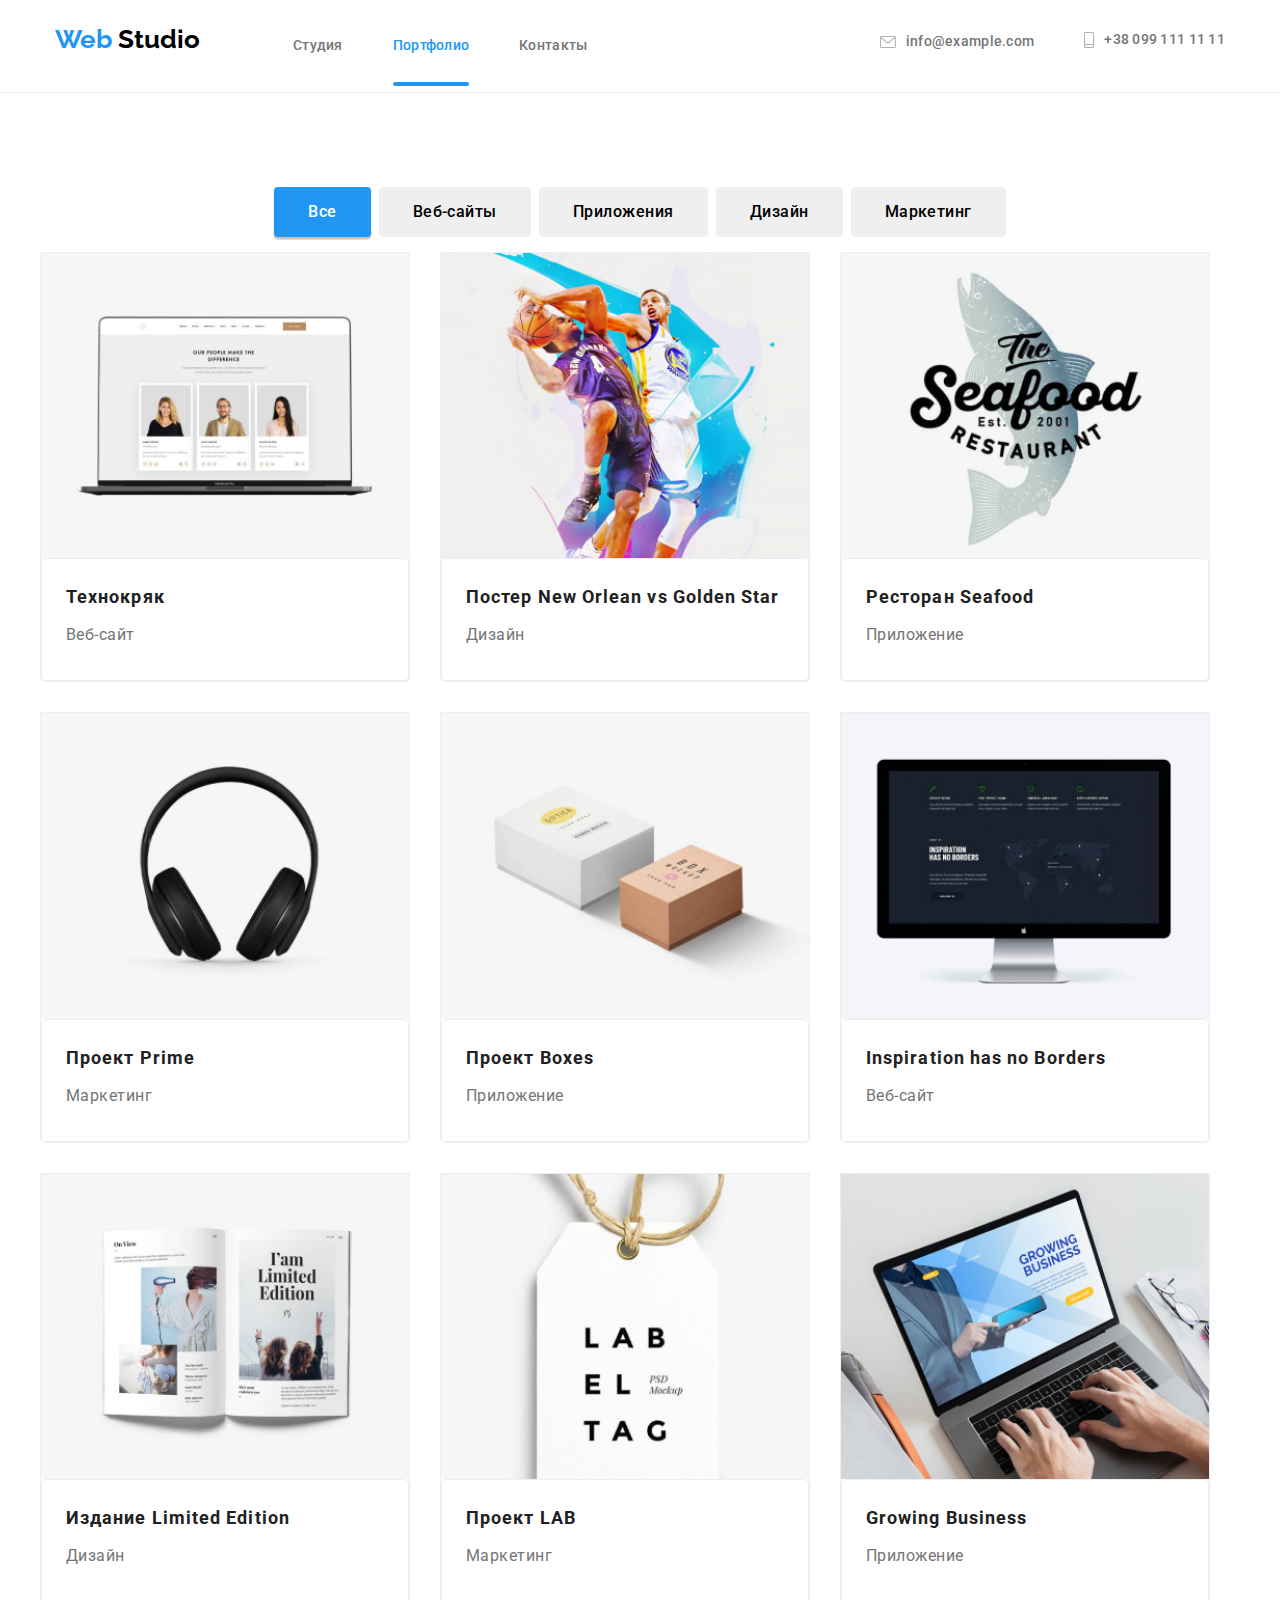
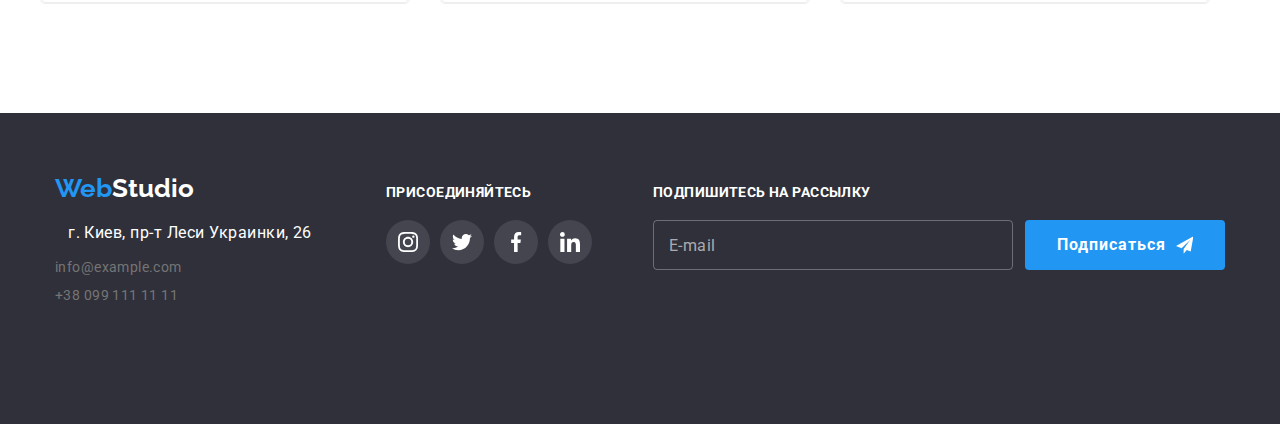
==== commit abadf21b: "1" ====
--- a/portfolio.html
+++ b/portfolio.html
@@ -350,8 +350,9 @@
                     </ul>
                 </div>
                 <div class="subscription">
-                    <form class="footer-form">
+                    <form >
                         <p class="footer-list">Подпишитесь на рассылку</p>
+                        <div class="footer-form">
                         <label class="footer-label">
                             <input class="footer-input" type="email" name="email" placeholder="E-mail">
                         </label>
@@ -360,6 +361,7 @@
                                 <use href="./images/icons.svg#icon-send"></use>
                             </svg>
                         </button>
+                        </div>
                     </form>
                 </div>
             </div>
--- a/css/style.min.css
+++ b/css/style.min.css
@@ -1,2 +1,2 @@
-/*! modern-normalize v1.0.0 | MIT License | https://github.com/sindresorhus/modern-normalize */*,::after,::before{box-sizing:border-box}:root{-moz-tab-size:4;tab-size:4}html{line-height:1.15;-webkit-text-size-adjust:100%}body{margin:0}body{font-family:system-ui, -apple-system, 'Segoe UI', Roboto, Helvetica, Arial, sans-serif, 'Apple Color Emoji', 'Segoe UI Emoji'}hr{height:0;color:inherit}abbr[title]{text-decoration:underline dotted}b,strong{font-weight:bolder}code,kbd,pre,samp{font-family:ui-monospace, SFMono-Regular, Consolas, 'Liberation Mono', Menlo, monospace;font-size:1em}small{font-size:80%}sub,sup{font-size:75%;line-height:0;position:relative;vertical-align:baseline}sub{bottom:-.25em}sup{top:-.5em}table{text-indent:0;border-color:inherit}button,input,optgroup,select,textarea{font-family:inherit;font-size:100%;line-height:1.15;margin:0}button,select{text-transform:none}[type=button],[type=reset],[type=submit],button{-webkit-appearance:button}::-moz-focus-inner{border-style:none;padding:0}:-moz-focusring{outline:1px dotted ButtonText}:-moz-ui-invalid{box-shadow:none}legend{padding:0}progress{vertical-align:baseline}::-webkit-inner-spin-button,::-webkit-outer-spin-button{height:auto}[type=search]{-webkit-appearance:textfield;outline-offset:-2px}::-webkit-search-decoration{-webkit-appearance:none}::-webkit-file-upload-button{-webkit-appearance:button;font:inherit}summary{display:list-item}:root{--text-color: #757575;--logo-color: #2196f3;--list-color: #ffffff;--title-color: #2f303a;--peculiarity-color: #212121;--user-color: #f5f4fa;--animation: 250ms ease-in;--time-transition: cubic-bezier(0.4, 0, 0.2, 1)}*,*::before,*::after{box-sizing:border-box}body{background:var(--list-color);font-family:Roboto, sans-serif;max-height:100vh;overflow:auto}header{border-bottom:1px solid #ECECEC}img{display:block;width:100%;height:auto}@media screen and (max-width: 320px){img{max-width:100%}}@media screen and (min-width: 768px){img{width:100%}}a{text-decoration:none;color:var(--logo-color)}a:active{color:var(--logo-color, #2196f3)}ul{margin-top:0;margin-bottom:0;padding-left:0;list-style:none;color:var(--peculiarity-color, #212121)}h3{margin-top:0}.container{width:100%;padding:0 15px 0 15px;margin-left:auto;margin-right:auto}@media screen and (min-width: 480px){.container{max-width:480px}}@media screen and (min-width: 768px){.container{max-width:768px}}@media screen and (min-width: 1200px){.container{max-width:1200px}}.logo-nav{display:flex}.logo{padding-top:24px;padding-bottom:25px;width:145px;font-weight:bold;font-size:26px;line-height:1.19;font-family:Raleway;color:var(--logo-color)}@media screen and (max-width: 320px) and (min-width: 480px){.logo{font-size:24px;line-height:1.16;letter-spacing:0.03em;padding-top:16px;padding-bottom:16px}}@media screen and (min-width: 767px){.logo{margin-right:88px}}@media screen and (min-width: 1200px){.logo{margin-right:93px}}.logo-basement{display:inline-block;margin-bottom:20px;width:145px;font-weight:bold;font-size:26px;line-height:1.19;font-family:Raleway}.logo-footer{color:var(--list-color)}.logo-header{color:#000}.nav{display:inline-flex;flex-direction:row}@media screen and (max-width: 767.98px){.site-nav__item{display:none}}.site-nav__link-current::after{content:'';position:absolute;bottom:0;left:0;width:100%;height:4px;background-color:var(--logo-color);border-radius:2px}@media screen and (max-width: 767px){.site-nav__link-current::after{display:none}}.site-nav{display:flex;flex-direction:row;align-items:center;padding-left:0}@media screen and (min-width: 320px) and (max-width: 767px){.site-nav{flex-direction:row;padding-left:0;margin-left:auto;margin-right:auto;height:60px}}@media screen and (min-width: 768px) and (max-width: 1199px){.site-nav{height:80px}}.site-nav__contact{justify-content:flex-end;margin-left:auto}@media screen and (max-width: 767px){.site-nav__contact{display:none}}.site-nav__item:not(:last-child){margin-right:50px;position:relative}.site-nav__item:first-child{margin-left:93px;position:relative}@media screen and (min-width: 320px), (max-width: 767px){.site-nav__item:first-child{margin-left:0}}.site-nav__contact:not(:last-child){margin-right:50px;margin-left:auto}@media screen and (min-width: 767.89px){.site-nav__contact:not(:last-child){margin-bottom:10px;margin-right:0px}}@media screen and (min-width: 1200px){.site-nav__contact:not(:last-child){margin-right:50px}}.site-nav__link,.contact-header__link{display:flex;padding-top:32px;padding-bottom:32px;font-style:normal;text-decoration:none;font-weight:500;font-size:14px;line-height:1.14;letter-spacing:0.02em;align-items:center;color:var(--text-color);transition:color 250ms var(--time-transition)}.site-nav__link:hover,.site-nav__link:focus,.contact-header__link:hover,.contact-header__link:focus{animation-name:changeColor, changeTextTransform;animation-duration:3000ms}@keyframes changeTextTransform{0%{text-transform:uppercase}}.site-nav__link:hover,.site-nav__link:focus,.contact-header__link:hover,.contact-header__link:focus{color:var(--logo-color)}@media screen and (min-width: 1200px){.site-nav__link,.contact-header__link{padding-top:32px;padding-bottom:32px}}.site-nav__link:hover,.site-nav__link:focus{color:var(--logo-color)}.contact-header__link:hover,.contact-header__link:focus{color:var(--logo-color)}.site-nav__link-current{color:var(--logo-color)}.envelope,.smartphone{margin-right:10px;display:inline-flex;fill:#afb1b8;transition:fill 250ms var(--time-transition)}.contact-header{display:inline-flex;justify-self:flex-end;margin-left:auto;float:right}@media screen and (min-width: 768px){.contact-header{display:block}}@media screen and (min-width: 1200px){.contact-header{display:flex;align-items:baseline}}@media screen and (min-width: 768px) and (max-width: 1199px){.contact-header__link{font-weight:500;font-size:12px;line-height:1.16;letter-spacing:0.02em}}@media screen and (min-width: 768px) and (max-width: 1199px){a.mail{padding-top:21px;padding-bottom:0}}@media screen and (min-width: 768px) and (max-width: 1199px){a.phone{padding-top:0;padding-bottom:21px}}.contact-header__link:hover .envelope,.contact-header__link:focus .envelope{fill:var(--logo-color)}.contact-header__link:hover .smartphone,.contact-header__link:focus .smartphone{fill:var(--logo-color)}.mobile-btn{position:relative;height:40px;width:40px;background-color:transparent;border:none;display:flex;z-index:102;overflow:auto;padding:10px;margin-top:22px}.mobile-btn.is-open{position:fixed;top:8px;right:8px}.mobile-btn .icon-close{display:none}@media screen and (min-width: 768px){.mobile-btn{display:none}}.mobile-btn.is-open .icon-close{display:block;position:fixed;top:8px;right:8px;fill:var(--logo-color)}.mobile-btn.is-open .icon-menu{display:none}.menu{display:none;top:0%;left:0;z-index:100;height:100vh;width:100vw;padding:48px 40px}.menu.is-open{position:fixed;display:flex;flex-direction:column;justify-content:space-between;background-color:#fff;z-index:101}@media screen and (min-width: 767px){.menu.is-open body{max-height:100vh;display:none;overflow:hidden}}@media screen and (max-width: 766px){.menu .menu{display:block;display:flex;overflow:auto;top:0;left:0;height:0;padding:0}}@media screen and (min-width: 768px){.menu .social__wrap{display:none}}.menu .menu-list{margin-top:0;margin-bottom:0}.menu .social__list{margin:0;flex-direction:row;align-items:center;justify-content:center}.menu .social__links{font-style:normal;font-weight:500;font-size:18px;line-height:1.2;letter-spacing:0.02em;color:var(--logo-color)}.menu .social__item:not(:last-child):after{content:"";top:0;right:0;width:100%;border-right:1px solid rgba(33,33,33,0.2);margin-left:10px}.menu .social__item:not(:last-child){margin-right:10px}.menu .social__item .social__links{font-weight:500;font-size:14px;line-height:1.22;letter-spacing:0.02em;color:var(--logo-color)}@media screen and (max-width: 320px){.menu .social__item .social__links{font-size:12px}}.mobile-nav{display:flex;flex-wrap:wrap;padding-left:0;justify-content:center;flex-direction:column}.mobile-nav__link{font-weight:500;font-size:40px;line-height:1.17;letter-spacing:0.02em;color:var(----peculiarity-color)}.menu__link--active{color:var(--logo-color)}.mobile-nav__item:not(:last-child){margin-bottom:35px}.mobile-contact{display:flex;flex-wrap:wrap;padding-left:0;justify-content:center;flex-direction:column;margin-bottom:64px}.mobile-contact__item{height:40px;left:40px;top:562px;font-style:normal;font-weight:500;font-size:34px;line-height:1.1;letter-spacing:0.02em}.mobile-mail{font-style:normal;font-weight:500;font-size:24px;line-height:28px;letter-spacing:0.02em;color:#757575}.mobile-contact__item:not(:last-child){margin-bottom:32px}footer{padding:60px 0 60px 0;margin-top:0;background:var(--title-color, #2F303A)}address{font-style:normal}@media screen and (min-width: 768px), (max-width: 1199px){address{flex-direction:column;justify-content:left}}.footer{display:flex;flex-wrap:wrap;align-items:baseline;justify-content:space-between}@media screen and (min-width: 320px) and (max-width: 767){.footer{text-align:center;justify-content:center;margin-bottom:30px}}@media screen and (min-width: 1200px){.footer{align-items:baseline}}@media screen and (min-width: 320px){address{text-align:center;margin-bottom:60px}}@media screen and (min-width: 1200px){.footer-contact{text-align:left}}.card-footer{display:flex}@media screen and (min-width: 320px) and (max-width: 767){.card-footer{width:100%;align-items:center}}@media screen and (min-width: 768px) and (max-width: 1199px){.card-footer{width:calc((100% - 45px) / 2);flex-direction:column;justify-content:left}}@media screen and (min-width: 1200px){.card-footer{flex-basis:calc((50% - 45px) / 2)}}.soсial{height:80px;display:flex}@media screen and (min-width: 320px) and (max-width: 767){.soсial{flex-direction:column;align-items:center;margin-bottom:60px;margin-right:0;width:100%}}@media screen and (min-width: 768px) and (max-width: 1199px){.soсial{justify-content:center;margin-bottom:0;margin-right:auto;justify-content:left;width:calc((100% - 45px) / 2)}}@media screen and (min-width: 1200px){.soсial{margin-right:100px;width:calc((50% - 45px) / 2)}}.footer-list{text-transform:uppercase;color:var(--list-color);font-weight:bold;font-size:14px;line-height:1.14;letter-spacing:0.03em;margin-bottom:20px}.social-footer__icon{width:20px;height:20px;fill:var(--list-color)}.social-footer{display:inline-flex;padding-left:0;width:206px;height:44px}@media screen and (min-width: 320px), (max-width: 767){.social-footer{align-items:center;margin-bottom:60px;margin-right:0}}@media screen and (min-width: 768px), (max-width: 1199px){.social-footer{display:inline-flex;margin-bottom:60px;margin-right:auto}}.social-footer__link{display:flex;justify-content:center;align-items:center;width:44px;height:44px;border-radius:50%;background-color:rgba(255,255,255,0.1);transition:background-color 250ms var(--time-transition),fill 250ms var(--time-transition)}.social-footer__item+.social-footer__item{margin-left:10px}.social-footer__link:hover,.social-footer__link:focus{background-color:var(--logo-color)}button{border-color:transparent;margin-top:0;margin-bottom:0;padding:10px 32px;border-radius:4px;text-align:center}.pointer{cursor:pointer;width:200px;left:700px;top:430px}.stydio-button{font-weight:bold;font-size:16px;line-height:1.87;letter-spacing:0.06em;color:var(--list-color);background-color:var(--logo-color);font-family:inherit;align-items:center;text-align:center;white-space:nowrap;border-radius:4px;transition:box-shadow 250ms var(--time-transition)}.stydio-button:hover,.stydio-button:focus{background-color:#e76f60}@media screen and (min-width: 320px){.stydio-button{padding:10px}}.stydio-button:hover,.stydio-button:focus{box-shadow:0px 4px 4px rgba(0,0,0,0.15)}.section{padding:94px 0 94px 0}.portfolio-button__element{flex-direction:column;font-weight:500;font-size:16px;line-height:1.6;text-align:center;letter-spacing:0.03em;transition:color 250ms var(--time-transition),background-color 250ms var(--time-transition),box-shadow 250ms var(--time-transition)}.portfolio-button__element:hover{box-shadow:0 0 10px 0 #3498db inset, 0 0 10px 4px #3498db;background:#18614f;transform:translateY(2px)}.portfolio-button__element:focus{box-shadow:0 0 10px 0 #3498db inset, 0 0 10px 4px #3498db;background:#18614f;transform:translateY(2px)}.portfolio-button__element:focus{border-radius:4px;color:var(--main-background)}.portfolio-button__element:active{border-radius:4px;color:var(--main-background)}.portfolio-button__element:hover{border-radius:4px;color:var(--main-background)}.portfolio-button{display:flex;justify-content:center;margin-left:auto;margin-right:auto;margin-bottom:50px;padding-left:0}@media screen and (min-width: 320px) and (max-width: 767px){.portfolio-button{flex-direction:row;flex-wrap:wrap;justify-content:start;margin-bottom:40px}}@media screen and (min-width: 768px){.portfolio-button{justify-content:center;margin-bottom:30px}}@media screen and (min-width: 320px) and (max-width: 767px){.portfolio-button__element{margin-bottom:15px}}.portfolio-button__all{background-color:#2196f3;color:#fff;box-shadow:0px 3px 1px rgba(0,0,0,0.1),0px 1px 2px rgba(0,0,0,0.08),0px 2px 2px rgba(0,0,0,0.12)}.portfolio-button__elementt:not(:last-child){margin-right:8px}.portfolio-button__item:not(:last-child){margin-right:8px}.portfolio-button__element:focus,.portfolio-button__element:hover{background:var(--logo-color);border-radius:4px;color:var(--list-color);box-shadow:0px 3px 1px rgba(0,0,0,0.1),0px 1px 2px rgba(0,0,0,0.08),0px 2px 2px rgba(0,0,0,0.12)}h1{margin-bottom:0;text-align:center}.main{margin-top:0;margin-bottom:0;margin-left:auto;margin-right:auto;background:var(--title-color, #2f303a);padding:200px 0;text-align:center;max-width:1600px;background-image:linear-gradient(to right, rgba(47,48,58,0.4), rgba(47,48,58,0.4)),url(../images/фон.jpg);background-position:center;background-repeat:no-repeat;background-size:cover}@media screen and (min-width: 320px){.main{padding-top:110px;padding-bottom:110px;height:350px;background-image:url(/images/Header1х.jpg)}}@media screen and (min-width: 320px) and (min-device-pixel-ratio: 2), screen and (min-width: 320px) and (min-resolution: 192dpi), screen and (min-width: 320px) and (min-resolution: 2dppx){.main{background-image:linear-gradient(rgba(47,48,58,0.4), rgba(47,48,58,0.4)),url(/images/Header1х.jpg)}}@media screen and (min-width: 480px), (max-width: 767px){.main{padding-top:118px;padding-bottom:118px;height:400px;background-image:url(/images/Header1х.jpg)}}@media screen and (min-width: 480px) and (min-device-pixel-ratio: 2), (max-width: 767px) and (min-device-pixel-ratio: 2), screen and (min-width: 480px) and (min-resolution: 192dpi), (max-width: 767px) and (min-resolution: 192dpi), screen and (min-width: 480px) and (min-resolution: 2dppx), (max-width: 767px) and (min-resolution: 2dppx){.main{background-image:linear-gradient(rgba(47,48,58,0.4), rgba(47,48,58,0.4)),url(/images/Header1х.jpg)}}@media screen and (min-width: 768px) and (max-width: 968px){.main{background-image:url(/images/Header2х.jpg)}}@media screen and (min-width: 768px) and (max-width: 968px) and (min-device-pixel-ratio: 2), screen and (min-width: 768px) and (max-width: 968px) and (min-resolution: 192dpi), screen and (min-width: 768px) and (max-width: 968px) and (min-resolution: 2dppx){.main{background-image:linear-gradient(rgba(47,48,58,0.4), rgba(47,48,58,0.4)),url(/images/Header2х.jpg)}}@media screen and (min-width: 970px){.main{padding-top:200px;padding-bottom:200px;margin-right:auto;margin-left:auto;height:600px;background-image:linear-gradient(rgba(47,48,58,0.4), rgba(47,48,58,0.4)),url(/images/фон.jpg)}}@media screen and (min-width: 970px) and (min-device-pixel-ratio: 2), screen and (min-width: 970px) and (min-resolution: 192dpi), screen and (min-width: 970px) and (min-resolution: 2dppx){.main{background-image:linear-gradient(rgba(47,48,58,0.4), rgba(47,48,58,0.4)),url(/images/фон.jpg)}}.title{width:696px;margin:auto;margin-bottom:30px;font-weight:900;font-size:44px;line-height:1.36;color:var(--list-color, white);letter-spacing:0.06em;text-align:center;text-transform:uppercase}@media screen and (min-width: 320px) and (max-width: 767px){.title{width:360px;font-weight:500;font-size:20px;line-height:1.61;text-align:center;letter-spacing:0.06em}}@media screen and (min-width: 768px) and (max-width: 1199px){.title{width:360px;font-weight:900;font-size:26px;line-height:1.61;letter-spacing:0.06em;text-align:center}}@media screen and (min-width: 1200px){.title{font-weight:900;font-size:44px;line-height:1.37}}h2{margin-top:0;margin-bottom:0}.peculiarity-section{padding-top:94px;padding-bottom:94px}.list{display:flex;flex-wrap:wrap;padding-left:0;justify-content:center}.list__item{flex-basis:100%}@media screen and (min-width: 768px){.list__item{flex-basis:calc((100% - 90px) / 2);margin-right:30px}}@media screen and (min-width: 1200px){.list__item{flex-basis:calc((100% - 90px) / 4)}}@media screen and (min-width: 768px) and (max-width: 1199px){.list__item:nth-child(2n){margin-right:0}.list__item:nth-last-child(-n+2){margin-bottom:0}}@media screen and (min-width: 1200px){.list__item:nth-child(4n){margin-right:0}.list__item:nth-last-child(-n+4){margin-bottom:0}}.list__item:not(:last-child){margin-bottom:30px}.peculiarity{font-family:Roboto;font-style:normal;font-weight:bold;font-size:14px;line-height:1.14;color:var(--peculiarity-color, #212121);text-transform:uppercase;margin-top:0;margin-bottom:10px;letter-spacing:0.03em}p{margin-top:0;margin-bottom:16px;font-weight:normal;font-size:16px;line-height:1.19;color:var(--text-color);letter-spacing:0.03em}.list__item-text{font-style:normal;font-weight:normal;font-size:14px;line-height:1.71;letter-spacing:0.03em}.antena::before{content:'';display:block;height:120px;background-image:url(../images/icon/antenna.svg);background-size:70px;background-repeat:no-repeat;background-position:center;background-color:#f5f4fa;margin-bottom:30px}.clock::before{content:'';display:block;height:120px;background-image:url(../images/icon/clock.svg);background-size:70px;background-repeat:no-repeat;background-position:center;background-color:#f5f4fa;margin-bottom:30px}.diagram::before{content:'';display:block;height:120px;background-image:url(../images/icon/diagram.svg);background-size:70px;background-repeat:no-repeat;background-position:center;background-color:#f5f4fa;margin-bottom:30px}.astronaut::before{content:'';display:block;height:120px;background-image:url(../images/icon/astronaut.svg);background-size:70px;background-repeat:no-repeat;background-position:center;background-color:#f5f4fa;margin-bottom:30px}.visualization-section{padding-bottom:94px}@media screen and (max-width: 1199.98px){.visualization-section{display:none}}.main-title{margin-bottom:50px;font-weight:bold;font-size:36px;line-height:1.17;color:var(--peculiarity-color, #212121);text-align:center;letter-spacing:0.03em}.visualization{display:flex;padding-left:0}.visualization__item{position:relative;width:370px;height:294px}.visualization__item:not(:last-child){margin-right:30px}.visualization-item-element{position:absolute;top:100%;transform:translateY(-100%);width:370px;height:70px;display:flex;align-items:center;justify-content:center;background-color:rgba(47,48,58,0.8)}.visualization-item-element__text{color:var(--list-color);margin-bottom:0;font-weight:bold;font-size:14px;line-height:1.14;letter-spacing:0.03em;text-transform:uppercase}.user{background:var(--user-color, #f5f4fa);padding:94px 0 94px 0;margin-left:auto;margin-right:auto}.user-block{display:flex;flex-wrap:wrap;padding-left:0;justify-content:center}.user-block__item:not(:last-child){margin-right:30px}.user-block__item{flex-basis:100%;max-width:270px;width:270px;border-radius:0px 0px 4px 4px;border:2px solid #eeeeee;box-shadow:0px 1px 3px rgba(0,0,0,0.12),0px 1px 1px rgba(0,0,0,0.14),0px 2px 1px rgba(0,0,0,0.2);background-color:var(--list-color)}@media screen and (min-width: 768px) and (max-width: 1199px){.user-block__item{flex-basis:calc((100% - 3 * 30px) / 2);margin-right:30px;margin-bottom:30px;max-width:270px}}@media screen and (min-width: 1200px){.user-block__item{flex-basis:calc((100% - 90px) / 4)}}@media screen and (min-width: 320px) and (max-width: 767px){.user-block__item{margin-bottom:30px;margin-right:30px}}h3{margin-block-start:0em}.studio-card{padding:20px 24px;text-align:center}.social-icons{display:inline-flex;padding-left:0}.social-icons-link{display:flex;justify-content:center;align-items:center;width:44px;height:44px;border-radius:50%;background-color:#fff;transition:fill 250ms var(--time-transition),background-color 250ms var(--time-transition)}.social-icons__item+.social-icons__item{margin-left:10px}.social-icons-link:hover .social-icons-link__icon,.social-icons-link:focus .social-icons-link__icon{fill:var(--list-color)}.social-icons-link:hover,.social-icons-link:focus{background-color:var(--logo-color)}.social-icons-link__icon{fill:#afb1b8;width:20px;height:20px}.client{padding:94px 0 94px 0}.company{display:flex;flex-wrap:wrap;padding-left:0;margin-top:-30px;margin-left:-30px}.company-item{display:flex;align-items:center;justify-content:center;margin-top:30px;margin-left:30px;box-sizing:border-box}@media screen and (min-width: 320px){.company-item{flex-basis:calc((100% - 60px) / 2)}}@media screen and (min-width: 768px){.company-item{flex-basis:calc((100% - 90px) / 3)}}@media screen and (min-width: 1200px){.company-item{flex-basis:calc((100% - 180px) / 6)}}.company-link{display:flex;justify-content:center;align-items:center;width:170px;height:92px;border:1px solid #afb1b8;border-radius:4px;transition:border 250ms var(--time-transition)}.company-link:hover,.company-link:focus{border:1px solid var(--logo-color)}.company-link:hover .company-link__icon,.company-link:focus .company-link__icon{fill:var(--logo-color)}.company-link__icon{fill:#afb1b8;transition:fill 250ms var(--time-transition)}@media screen and (max-width: 768px){.main-title{font-size:28px;line-height:1.17}}.subscription{width:570px;flex-basis:calc(50% - 15px)}@media screen and (min-width: 320px), (max-width: 767px){.subscription{width:100%}}.footer-input{height:50px;width:350px;margin:0;background-color:transparent;border:1px solid rgba(255,255,255,0.3);border-radius:4px;color:var(--text-color);padding-left:15px}@media screen and (min-width: 320px), (max-width: 767px){.footer-input{display:block;width:450px;margin-bottom:20px}}@media screen and (min-width: 768px), (max-width: 1199px){.footer-input{justify-content:center;width:450px;margin-left:auto;margin-right:auto;margin-bottom:20px}}@media screen and (min-width: 1200px){.footer-input{display:inline-flex;width:360px;margin-bottom:0}}.footer-input::placeholder{font-size:16px;line-height:1.25;letter-spacing:0.03em;color:rgba(255,255,255,0.6)}.footer-submit-btn{margin-left:12px;display:inline-flex;justify-content:center;align-items:center}.footer-icon-send{margin-left:10px;fill:var(--list-color)}.gallery{display:flex;flex-wrap:wrap;padding-left:0;margin-top:-30px;margin-left:-30px}.gallery-item{width:100%;margin:15px;border-bottom-right-radius:5px;border-bottom-left-radius:5px;cursor:pointer;background-color:var(--list-color);border:1px solid #eeeeee;transition:box-shadow 250ms var(--time-transition),color 250ms var(--time-transition),background-color 250ms var(--time-transition)}@media screen and (min-width: 768px){.gallery-item{flex-basis:calc((100% - 4 * 15px) / 2)}}@media screen and (min-width: 1200px){.gallery-item{flex-basis:calc((100% - 6 * 15px) / 3)}}.gallery-item:hover{box-shadow:0px 1px 1px rgba(0,0,0,0.12),0px 4px 4px rgba(0,0,0,0.06),1px 4px 6px rgba(0,0,0,0.16)}.gallery-item__link:focus{box-shadow:0px 1px 1px rgba(0,0,0,0.12),0px 4px 4px rgba(0,0,0,0.06),1px 4px 6px rgba(0,0,0,0.16)}.gallery-item__link{display:block}.gallery-item-text:hover .gallery-overlay,.gallery-item__link:focus .gallery-overlay{transform:translateY(0)}.gallery-overlay{position:absolute;left:0;top:0;width:100%;height:100%;padding:63px 24px;font-style:normal;font-weight:normal;font-size:18px;line-height:1.5;letter-spacing:0.03em;color:var(--list-color);background-color:rgba(33,150,243,0.9);transform:translateY(101%);transition:var(--animation);transition-timing-function:var(--time-transition)}.gallery-item-text{position:relative;overflow:hidden}@media screen and (max-width: 375px){.gallery-item-text{font-size:14px;padding-top:30px}}.portfolio-card{border:1px solid #eeeeee;border-radius:5px;padding:20px 24px}.card-element{margin-top:0;margin-bottom:10px;font-weight:bold;font-size:18px;line-height:2;letter-spacing:0.06em;color:var(--peculiarity-color)}.backdrop{position:fixed;top:0;left:0;width:100%;height:100%;background-color:rgba(0,0,0,0.2);opacity:1;transition-property:opacity;transition:opacity 250ms var(--time-transition)}@media screen and (max-width: 768px){.backdrop{padding:94px 15px;overflow-y:scroll}}.is-hidden{opacity:0;pointer-events:none}.is-hidden .modal{transform:translate(-50%, -50%) scale(0)}.modal{position:relative;width:528px;height:581px;top:50%;left:50%;padding:40px;background-color:var(--list-color);box-shadow:0px 1px 3px rgba(0,0,0,0.12),0px 1px 1px rgba(0,0,0,0.14),0px 2px 1px rgba(0,0,0,0.2);border-radius:4px;transform:translate(-50%, -50%) scale(1);transition:transform 250ms var(--time-transition)}@media screen and (min-width: 320px){.modal{width:450px}}@media screen and (min-width: 768px){.modal{position:absolute;top:50%;left:50%;transform:translate(-50%, -50%);width:450px}}@media screen and (min-width: 1200px){.modal{position:absolute;top:50%;left:50%;transform:translate(-50%, -50%);min-width:528px;min-height:581px}}@media screen and (max-width: 479px){.modal-form{padding:20px;padding-top:40px}}.close-icon{position:absolute;top:50%;left:50%;transform:translate(-50%, -50%)}.modal-text{margin-bottom:12px;color:var(--peculiarity-color);font-weight:700;font-size:20px;line-height:1.15;text-align:center;letter-spacing:0.03em}.modal-label{display:flex;flex-direction:column;margin-bottom:10px;color:var(--text-color);font-weight:400;font-size:12px;line-height:1.16;letter-spacing:0.01em}.modal-input-form{position:relative;margin-top:4px}.modal-input{width:100%;padding-left:45px;height:40px;margin:0;background-color:transparent;border:1px solid rgba(33,33,33,0.2);border-radius:4px;transition:outline 250ms var(--time-transition),border 250ms var(--time-transition)}.modal-icon{position:absolute;top:50%;left:15px;transform:translateY(-50%);fill:var(--peculiarity-color);transition:fill 250ms var(--time-transition)}.modal-input:focus+.modal-icon{fill:var(--logo-color)}.modal-input:focus{outline:transparent;border:1px solid var(--logo-color)}textarea.modal-input{resize:none;height:120px;padding:12px 16px}.modal-input::placeholder{font-weight:400;font-size:12px;line-height:1.16;letter-spacing:0.01em;color:rgba(117,117,117,0.5)}.modal-checkbox{-webkit-appearance:none;-moz-appearance:none;appearance:none}.modal-checkbox-form{display:flex;align-items:center;justify-content:center}.modal-checkbox-text{font-style:normal;font-weight:normal;font-size:14px;line-height:24px;letter-spacing:0.03em;color:var(--text-color)}@media screen and (min-width: 320px){.modal-checkbox-text{flex-wrap:wrap;font-size:8px}}@media screen and (min-width: 420px){.modal-checkbox-text{margin-left:0;font-size:10px;line-height:1.16}}@media screen and (min-width: 1200px){.modal-checkbox-text{display:flex;align-items:center;margin-left:8px;align-content:center;font-size:14px;line-height:1.71px}}.modal-checkbox-link{color:var(--logo-color);font-style:normal;font-weight:normal;font-size:14px;line-height:24px;letter-spacing:0.03em;text-decoration-line:underline}@media screen and (max-width: 377px){.modal-checkbox-link{font-size:8px}}@media screen and (min-width: 378px) and (max-width: 479px){.modal-checkbox-link{font-size:10px}}@media screen and (min-width: 1200px){.modal-checkbox-link{font-size:14px;line-height:1.71}}.modal-icon-checkbox{margin-right:7px;fill:transparent;background-color:transparent;border-radius:2px;border:2px solid #000;transition:background-color 250ms var(--time-transition),fill 250ms var(--time-transition),border 250ms var(--time-transition)}@media screen and (max-width: 377px){.modal-icon-checkbox{width:12px;height:11px}}@media screen and (min-width: 378px) and (max-width: 479px){.modal-icon-checkbox{width:13px;height:12px}}.modal-checkbox:focus+.modal-icon-checkbox{outline:3px solid var(--logo-color)}.modal-checkbox:checked+.modal-icon-checkbox{background-color:var(--logo-color);fill:var(--list-color);border:transparent}.modal-close-btn{position:absolute;width:30px;height:30px;right:8px;top:8px;cursor:pointer;background-color:var(--list-color);box-sizing:border-box;border:1px solid rgba(0,0,0,0.1);border-radius:50%;padding:0;transition:color 250ms var(--time-transition)}.modal-submit-btn{margin-top:30px;margin-left:124px;margin-right:124px;margin-bottom:40px}.modal-submit-btn,.footer-submit-btn{width:200px;height:50px;border:none;color:var(--list-color);font-weight:700;font-size:16px;line-height:1.88;letter-spacing:0.06em;cursor:pointer;background-color:var(--logo-color);border-radius:4px;transition:box-shadow 250ms var(--time-transition)}.modal-submit-btn:hover{box-shadow:0px 4px 4px rgba(0,0,0,0.15)}.modal-submit-btn:focus{box-shadow:0px 4px 4px rgba(0,0,0,0.15)}.close-icon{fill:currentColor;position:absolute;top:50%;left:50%;transform:translate(-50%, -50%)}.modal-close-btn:focus,.modal-close-btn:hover{color:var(--logo-color);outline:transparent}
+/*! modern-normalize v1.0.0 | MIT License | https://github.com/sindresorhus/modern-normalize */*,::after,::before{box-sizing:border-box}:root{-moz-tab-size:4;tab-size:4}html{line-height:1.15;-webkit-text-size-adjust:100%}body{margin:0}body{font-family:system-ui, -apple-system, 'Segoe UI', Roboto, Helvetica, Arial, sans-serif, 'Apple Color Emoji', 'Segoe UI Emoji'}hr{height:0;color:inherit}abbr[title]{text-decoration:underline dotted}b,strong{font-weight:bolder}code,kbd,pre,samp{font-family:ui-monospace, SFMono-Regular, Consolas, 'Liberation Mono', Menlo, monospace;font-size:1em}small{font-size:80%}sub,sup{font-size:75%;line-height:0;position:relative;vertical-align:baseline}sub{bottom:-.25em}sup{top:-.5em}table{text-indent:0;border-color:inherit}button,input,optgroup,select,textarea{font-family:inherit;font-size:100%;line-height:1.15;margin:0}button,select{text-transform:none}[type=button],[type=reset],[type=submit],button{-webkit-appearance:button}::-moz-focus-inner{border-style:none;padding:0}:-moz-focusring{outline:1px dotted ButtonText}:-moz-ui-invalid{box-shadow:none}legend{padding:0}progress{vertical-align:baseline}::-webkit-inner-spin-button,::-webkit-outer-spin-button{height:auto}[type=search]{-webkit-appearance:textfield;outline-offset:-2px}::-webkit-search-decoration{-webkit-appearance:none}::-webkit-file-upload-button{-webkit-appearance:button;font:inherit}summary{display:list-item}:root{--text-color: #757575;--logo-color: #2196f3;--list-color: #ffffff;--title-color: #2f303a;--peculiarity-color: #212121;--user-color: #f5f4fa;--animation: 250ms ease-in;--time-transition: cubic-bezier(0.4, 0, 0.2, 1)}*,*::before,*::after{box-sizing:border-box}body{background:var(--list-color);font-family:Roboto, sans-serif;max-height:100vh;overflow:auto}header{border-bottom:1px solid #ECECEC}img{display:block;width:100%;height:auto}@media screen and (max-width: 320px){img{max-width:100%}}@media screen and (min-width: 768px){img{width:100%}}a{text-decoration:none;color:var(--logo-color)}a:active{color:var(--logo-color, #2196f3)}ul{margin-top:0;margin-bottom:0;padding-left:0;list-style:none;color:var(--peculiarity-color, #212121)}h3{margin-top:0}.container{width:100%;padding:0 15px 0 15px;margin-left:auto;margin-right:auto}@media screen and (min-width: 480px){.container{max-width:480px}}@media screen and (min-width: 768px){.container{max-width:768px}}@media screen and (min-width: 1200px){.container{max-width:1200px}}.logo-nav{display:flex}.logo{padding-top:24px;padding-bottom:25px;width:145px;font-weight:bold;font-size:26px;line-height:1.19;font-family:Raleway;color:var(--logo-color)}@media screen and (max-width: 320px) and (min-width: 480px){.logo{font-size:24px;line-height:1.16;letter-spacing:0.03em;padding-top:16px;padding-bottom:16px}}@media screen and (min-width: 767px){.logo{margin-right:88px}}@media screen and (min-width: 1200px){.logo{margin-right:93px}}.logo-basement{display:inline-block;margin-bottom:20px;width:145px;font-weight:bold;font-size:26px;line-height:1.19;font-family:Raleway}.logo-footer{color:var(--list-color)}.logo-header{color:#000}.nav{display:inline-flex;flex-direction:row}@media screen and (max-width: 767.98px){.site-nav__item{display:none}}.site-nav__link-current::after{content:'';position:absolute;bottom:0;left:0;width:100%;height:4px;background-color:var(--logo-color);border-radius:2px}@media screen and (max-width: 767px){.site-nav__link-current::after{display:none}}.site-nav{display:flex;flex-direction:row;align-items:center;padding-left:0}@media screen and (min-width: 320px) and (max-width: 767px){.site-nav{flex-direction:row;padding-left:0;margin-left:auto;margin-right:auto;height:60px}}@media screen and (min-width: 768px) and (max-width: 1199px){.site-nav{height:80px}}.site-nav__contact{justify-content:flex-end;margin-left:auto}@media screen and (max-width: 767px){.site-nav__contact{display:none}}.site-nav__item:not(:last-child){margin-right:50px;position:relative}.site-nav__item:first-child{margin-left:93px;position:relative}@media screen and (min-width: 320px), (max-width: 767px){.site-nav__item:first-child{margin-left:0}}.site-nav__contact:not(:last-child){margin-right:50px;margin-left:auto}@media screen and (min-width: 767.89px){.site-nav__contact:not(:last-child){margin-bottom:10px;margin-right:0px}}@media screen and (min-width: 1200px){.site-nav__contact:not(:last-child){margin-right:50px}}.site-nav__link,.contact-header__link{display:flex;padding-top:32px;padding-bottom:32px;font-style:normal;text-decoration:none;font-weight:500;font-size:14px;line-height:1.14;letter-spacing:0.02em;align-items:center;color:var(--text-color);transition:color 250ms var(--time-transition)}.site-nav__link:hover,.site-nav__link:focus,.contact-header__link:hover,.contact-header__link:focus{animation-name:changeColor, changeTextTransform;animation-duration:3000ms}@keyframes changeTextTransform{0%{text-transform:uppercase}}.site-nav__link:hover,.site-nav__link:focus,.contact-header__link:hover,.contact-header__link:focus{color:var(--logo-color)}@media screen and (min-width: 1200px){.site-nav__link,.contact-header__link{padding-top:32px;padding-bottom:32px}}.site-nav__link:hover,.site-nav__link:focus{color:var(--logo-color)}.contact-header__link:hover,.contact-header__link:focus{color:var(--logo-color)}.site-nav__link-current{color:var(--logo-color)}.envelope,.smartphone{margin-right:10px;display:inline-flex;fill:#afb1b8;transition:fill 250ms var(--time-transition)}.contact-header{display:inline-flex;justify-self:flex-end;margin-left:auto;float:right}@media screen and (min-width: 768px){.contact-header{display:block}}@media screen and (min-width: 1200px){.contact-header{display:flex;align-items:baseline}}@media screen and (min-width: 768px) and (max-width: 1199px){.contact-header__link{font-weight:500;font-size:12px;line-height:1.16;letter-spacing:0.02em}}@media screen and (min-width: 768px) and (max-width: 1199px){a.mail{padding-top:21px;padding-bottom:0}}@media screen and (min-width: 768px) and (max-width: 1199px){a.phone{padding-top:0;padding-bottom:21px}}.contact-header__link:hover .envelope,.contact-header__link:focus .envelope{fill:var(--logo-color)}.contact-header__link:hover .smartphone,.contact-header__link:focus .smartphone{fill:var(--logo-color)}.mobile-btn{position:relative;height:40px;width:40px;background-color:transparent;border:none;display:flex;z-index:102;overflow:auto;padding:10px;margin-top:22px}.mobile-btn.is-open{position:fixed;top:8px;right:8px}.mobile-btn .icon-close{display:none}@media screen and (min-width: 768px){.mobile-btn{display:none}}.mobile-btn.is-open .icon-close{display:block;position:fixed;top:8px;right:8px;fill:var(--logo-color)}.mobile-btn.is-open .icon-menu{display:none}.menu{display:none;top:0%;left:0;z-index:100;height:100vh;width:100vw;padding:48px 40px}.menu.is-open{position:fixed;display:flex;flex-direction:column;justify-content:space-between;background-color:#fff;z-index:101}@media screen and (min-width: 767px){.menu.is-open body{max-height:100vh;display:none;overflow:hidden}}@media screen and (max-width: 766px){.menu .menu{display:block;display:flex;overflow:auto;top:0;left:0;height:0;padding:0}}@media screen and (min-width: 768px){.menu .social__wrap{display:none}}.menu .menu-list{margin-top:0;margin-bottom:0}.menu .social__list{margin:0;flex-direction:row;align-items:center;justify-content:center}.menu .social__links{font-style:normal;font-weight:500;font-size:18px;line-height:1.2;letter-spacing:0.02em;color:var(--logo-color)}.menu .social__item:not(:last-child):after{content:"";top:0;right:0;width:100%;border-right:1px solid rgba(33,33,33,0.2);margin-left:10px}.menu .social__item:not(:last-child){margin-right:10px}.menu .social__item .social__links{font-weight:500;font-size:14px;line-height:1.22;letter-spacing:0.02em;color:var(--logo-color)}@media screen and (max-width: 320px){.menu .social__item .social__links{font-size:12px}}.mobile-nav{display:flex;flex-wrap:wrap;padding-left:0;justify-content:center;flex-direction:column}.mobile-nav__link{font-weight:500;font-size:40px;line-height:1.17;letter-spacing:0.02em;color:var(----peculiarity-color)}.menu__link--active{color:var(--logo-color)}.mobile-nav__item:not(:last-child){margin-bottom:35px}.mobile-contact{display:flex;flex-wrap:wrap;padding-left:0;justify-content:center;flex-direction:column;margin-bottom:64px}.mobile-contact__item{height:40px;left:40px;top:562px;font-style:normal;font-weight:500;font-size:34px;line-height:1.1;letter-spacing:0.02em}.mobile-mail{font-style:normal;font-weight:500;font-size:24px;line-height:28px;letter-spacing:0.02em;color:#757575}.mobile-contact__item:not(:last-child){margin-bottom:32px}footer{padding:60px 0 60px 0;margin-top:0;background:var(--title-color, #2F303A)}address{font-style:normal}@media screen and (min-width: 768px), (max-width: 1199px){address{flex-direction:column;justify-content:left}}.footer{display:flex;flex-wrap:wrap;align-items:baseline;justify-content:space-between}@media screen and (min-width: 320px) and (max-width: 767){.footer{text-align:center;justify-content:center;margin-bottom:30px}}@media screen and (min-width: 1200px){.footer{align-items:baseline}}@media screen and (min-width: 320px){address{text-align:center;margin-bottom:60px}}@media screen and (min-width: 1200px){.footer-contact{text-align:left}}.footer-address{color:var(--list-color);text-align:start}@media screen and (min-width: 768px), (max-width: 1199px){.footer-address{text-align:center}}.footer-contact__item{padding-left:0;margin-bottom:9px}.site-nav-footer__link{margin-bottom:9px;font-style:normal;text-decoration:none;font-size:14px;line-height:1.14;color:var(--text-color);letter-spacing:0.03em;transition:color 250ms var(--time-transition)}.site-nav-footer__link:hover,.site-nav-footer__link:focus{color:var(--logo-color)}.card-footer{display:block}@media screen and (min-width: 320px) and (max-width: 767){.card-footer{width:100%;align-items:center;text-align:center}}@media screen and (min-width: 768px) and (max-width: 1199px){.card-footer{width:calc((100% - 45px) / 2);flex-direction:column;justify-content:left}}@media screen and (min-width: 1200px){.card-footer{flex-basis:calc((50% - 45px) / 2)}}.site-nav-footer__link:hover,.site-nav-footer__link:focus{color:var(--logo-color)}.soсial{height:80px;display:flex}@media screen and (min-width: 320px) and (max-width: 767){.soсial{flex-direction:column;align-items:center;margin-bottom:60px;margin-right:0;width:100%}}@media screen and (min-width: 768px) and (max-width: 1199px){.soсial{justify-content:center;margin-bottom:0;margin-right:auto;justify-content:left;width:calc((100% - 45px) / 2)}}@media screen and (min-width: 1200px){.soсial{margin-right:100px;width:calc((50% - 45px) / 2)}}@media screen and (min-width: 320px){.footer__social{text-align:center}}.social-footer__icon{width:20px;height:20px;fill:var(--list-color)}.social-footer{display:inline-flex;padding-left:0;width:206px;height:44px}@media screen and (min-width: 320px), (max-width: 767){.social-footer{align-items:center;margin-bottom:60px;margin-right:0}}@media screen and (min-width: 768px), (max-width: 1199px){.social-footer{display:inline-flex;margin-bottom:60px;margin-right:auto}}.social-footer__link{display:flex;justify-content:center;align-items:center;width:44px;height:44px;border-radius:50%;background-color:rgba(255,255,255,0.1);transition:background-color 250ms var(--time-transition),fill 250ms var(--time-transition)}.social-footer__item+.social-footer__item{margin-left:10px}.social-footer__link:hover,.social-footer__link:focus{background-color:var(--logo-color)}button{border-color:transparent;margin-top:0;margin-bottom:0;padding:10px 32px;border-radius:4px;text-align:center}.pointer{cursor:pointer;width:200px;left:700px;top:430px}.stydio-button{font-weight:bold;font-size:16px;line-height:1.87;letter-spacing:0.06em;color:var(--list-color);background-color:var(--logo-color);font-family:inherit;align-items:center;text-align:center;white-space:nowrap;border-radius:4px;transition:box-shadow 250ms var(--time-transition)}.stydio-button:hover,.stydio-button:focus{background-color:#e76f60}@media screen and (min-width: 320px){.stydio-button{padding:10px}}.stydio-button:hover,.stydio-button:focus{box-shadow:0px 4px 4px rgba(0,0,0,0.15)}.section{padding:94px 0 94px 0}.portfolio-button__element{flex-direction:column;font-weight:500;font-size:16px;line-height:1.6;text-align:center;letter-spacing:0.03em;transition:color 250ms var(--time-transition),background-color 250ms var(--time-transition),box-shadow 250ms var(--time-transition)}.portfolio-button__element:hover{box-shadow:0 0 10px 0 #3498db inset, 0 0 10px 4px #3498db;background:#18614f;transform:translateY(2px)}.portfolio-button__element:focus{box-shadow:0 0 10px 0 #3498db inset, 0 0 10px 4px #3498db;background:#18614f;transform:translateY(2px)}.portfolio-button__element:focus{border-radius:4px;color:var(--main-background)}.portfolio-button__element:active{border-radius:4px;color:var(--main-background)}.portfolio-button__element:hover{border-radius:4px;color:var(--main-background)}.portfolio-button{display:flex;justify-content:center;margin-left:auto;margin-right:auto;margin-bottom:50px;padding-left:0}@media screen and (min-width: 320px) and (max-width: 767px){.portfolio-button{flex-direction:row;flex-wrap:wrap;justify-content:start;margin-bottom:40px}}@media screen and (min-width: 768px){.portfolio-button{justify-content:center;margin-bottom:30px}}@media screen and (min-width: 320px) and (max-width: 767px){.portfolio-button__element{margin-bottom:15px}}.portfolio-button__all{background-color:#2196f3;color:#fff;box-shadow:0px 3px 1px rgba(0,0,0,0.1),0px 1px 2px rgba(0,0,0,0.08),0px 2px 2px rgba(0,0,0,0.12)}.portfolio-button__elementt:not(:last-child){margin-right:8px}.portfolio-button__item:not(:last-child){margin-right:8px}.portfolio-button__element:focus,.portfolio-button__element:hover{background:var(--logo-color);border-radius:4px;color:var(--list-color);box-shadow:0px 3px 1px rgba(0,0,0,0.1),0px 1px 2px rgba(0,0,0,0.08),0px 2px 2px rgba(0,0,0,0.12)}h1{margin-bottom:0;text-align:center}.main{margin-top:0;margin-bottom:0;margin-left:auto;margin-right:auto;background:var(--title-color, #2f303a);padding:200px 0;text-align:center;max-width:1600px;background-image:linear-gradient(to right, rgba(47,48,58,0.4), rgba(47,48,58,0.4)),url(../images/фон.jpg);background-position:center;background-repeat:no-repeat;background-size:cover}@media screen and (min-width: 320px){.main{padding-top:110px;padding-bottom:110px;height:350px;background-image:url(/images/Header1х.jpg)}}@media screen and (min-width: 320px) and (min-device-pixel-ratio: 2), screen and (min-width: 320px) and (min-resolution: 192dpi), screen and (min-width: 320px) and (min-resolution: 2dppx){.main{background-image:linear-gradient(rgba(47,48,58,0.4), rgba(47,48,58,0.4)),url(/images/Header1х.jpg)}}@media screen and (min-width: 480px), (max-width: 767px){.main{padding-top:118px;padding-bottom:118px;height:400px;background-image:url(/images/Header1х.jpg)}}@media screen and (min-width: 480px) and (min-device-pixel-ratio: 2), (max-width: 767px) and (min-device-pixel-ratio: 2), screen and (min-width: 480px) and (min-resolution: 192dpi), (max-width: 767px) and (min-resolution: 192dpi), screen and (min-width: 480px) and (min-resolution: 2dppx), (max-width: 767px) and (min-resolution: 2dppx){.main{background-image:linear-gradient(rgba(47,48,58,0.4), rgba(47,48,58,0.4)),url(/images/Header1х.jpg)}}@media screen and (min-width: 768px) and (max-width: 968px){.main{background-image:url(/images/Header2х.jpg)}}@media screen and (min-width: 768px) and (max-width: 968px) and (min-device-pixel-ratio: 2), screen and (min-width: 768px) and (max-width: 968px) and (min-resolution: 192dpi), screen and (min-width: 768px) and (max-width: 968px) and (min-resolution: 2dppx){.main{background-image:linear-gradient(rgba(47,48,58,0.4), rgba(47,48,58,0.4)),url(/images/Header2х.jpg)}}@media screen and (min-width: 970px){.main{padding-top:200px;padding-bottom:200px;margin-right:auto;margin-left:auto;height:600px;background-image:linear-gradient(rgba(47,48,58,0.4), rgba(47,48,58,0.4)),url(/images/фон.jpg)}}@media screen and (min-width: 970px) and (min-device-pixel-ratio: 2), screen and (min-width: 970px) and (min-resolution: 192dpi), screen and (min-width: 970px) and (min-resolution: 2dppx){.main{background-image:linear-gradient(rgba(47,48,58,0.4), rgba(47,48,58,0.4)),url(/images/фон.jpg)}}.title{width:696px;margin:auto;margin-bottom:30px;font-weight:900;font-size:44px;line-height:1.36;color:var(--list-color, white);letter-spacing:0.06em;text-align:center;text-transform:uppercase}@media screen and (min-width: 320px) and (max-width: 767px){.title{width:360px;font-weight:500;font-size:20px;line-height:1.61;text-align:center;letter-spacing:0.06em}}@media screen and (min-width: 768px) and (max-width: 1199px){.title{width:360px;font-weight:900;font-size:26px;line-height:1.61;letter-spacing:0.06em;text-align:center}}@media screen and (min-width: 1200px){.title{font-weight:900;font-size:44px;line-height:1.37}}h2{margin-top:0;margin-bottom:0}.peculiarity-section{padding-top:94px;padding-bottom:94px}.list{display:flex;flex-wrap:wrap;padding-left:0;justify-content:center}.list__item{flex-basis:100%}@media screen and (min-width: 768px){.list__item{flex-basis:calc((100% - 90px) / 2);margin-right:30px}}@media screen and (min-width: 1200px){.list__item{flex-basis:calc((100% - 90px) / 4)}}@media screen and (min-width: 768px) and (max-width: 1199px){.list__item:nth-child(2n){margin-right:0}.list__item:nth-last-child(-n+2){margin-bottom:0}}@media screen and (min-width: 1200px){.list__item:nth-child(4n){margin-right:0}.list__item:nth-last-child(-n+4){margin-bottom:0}}.list__item:not(:last-child){margin-bottom:30px}.peculiarity{font-family:Roboto;font-style:normal;font-weight:bold;font-size:14px;line-height:1.14;color:var(--peculiarity-color, #212121);text-transform:uppercase;margin-top:0;margin-bottom:10px;letter-spacing:0.03em}p{margin-top:0;margin-bottom:16px;font-weight:normal;font-size:16px;line-height:1.19;color:var(--text-color);letter-spacing:0.03em}.list__item-text{font-style:normal;font-weight:normal;font-size:14px;line-height:1.71;letter-spacing:0.03em}.antena::before{content:'';display:block;height:120px;background-image:url(../images/icon/antenna.svg);background-size:70px;background-repeat:no-repeat;background-position:center;background-color:#f5f4fa;margin-bottom:30px}.clock::before{content:'';display:block;height:120px;background-image:url(../images/icon/clock.svg);background-size:70px;background-repeat:no-repeat;background-position:center;background-color:#f5f4fa;margin-bottom:30px}.diagram::before{content:'';display:block;height:120px;background-image:url(../images/icon/diagram.svg);background-size:70px;background-repeat:no-repeat;background-position:center;background-color:#f5f4fa;margin-bottom:30px}.astronaut::before{content:'';display:block;height:120px;background-image:url(../images/icon/astronaut.svg);background-size:70px;background-repeat:no-repeat;background-position:center;background-color:#f5f4fa;margin-bottom:30px}.visualization-section{padding-bottom:94px}@media screen and (max-width: 1199.98px){.visualization-section{display:none}}.main-title{margin-bottom:50px;font-weight:bold;font-size:36px;line-height:1.17;color:var(--peculiarity-color, #212121);text-align:center;letter-spacing:0.03em}.visualization{display:flex;padding-left:0}.visualization__item{position:relative;width:370px;height:294px}.visualization__item:not(:last-child){margin-right:30px}.visualization-item-element{position:absolute;top:100%;transform:translateY(-100%);width:370px;height:70px;display:flex;align-items:center;justify-content:center;background-color:rgba(47,48,58,0.8)}.visualization-item-element__text{color:var(--list-color);margin-bottom:0;font-weight:bold;font-size:14px;line-height:1.14;letter-spacing:0.03em;text-transform:uppercase}.user{background:var(--user-color, #f5f4fa);padding:94px 0 94px 0;margin-left:auto;margin-right:auto}.user-block{display:flex;flex-wrap:wrap;padding-left:0;justify-content:center}.user-block__item:not(:last-child){margin-right:30px}.user-block__item{flex-basis:100%;max-width:270px;width:270px;border-radius:0px 0px 4px 4px;border:2px solid #eeeeee;box-shadow:0px 1px 3px rgba(0,0,0,0.12),0px 1px 1px rgba(0,0,0,0.14),0px 2px 1px rgba(0,0,0,0.2);background-color:var(--list-color)}@media screen and (min-width: 768px) and (max-width: 1199px){.user-block__item{flex-basis:calc((100% - 3 * 30px) / 2);margin-right:30px;margin-bottom:30px;max-width:270px}}@media screen and (min-width: 1200px){.user-block__item{flex-basis:calc((100% - 90px) / 4)}}@media screen and (min-width: 320px) and (max-width: 767px){.user-block__item{margin-bottom:30px;margin-right:30px}}h3{margin-block-start:0em}.studio-card{padding:20px 24px;text-align:center}.social-icons{display:inline-flex;padding-left:0}.social-icons-link{display:flex;justify-content:center;align-items:center;width:44px;height:44px;border-radius:50%;background-color:#fff;transition:fill 250ms var(--time-transition),background-color 250ms var(--time-transition)}.social-icons__item+.social-icons__item{margin-left:10px}.social-icons-link:hover .social-icons-link__icon,.social-icons-link:focus .social-icons-link__icon{fill:var(--list-color)}.social-icons-link:hover,.social-icons-link:focus{background-color:var(--logo-color)}.social-icons-link__icon{fill:#afb1b8;width:20px;height:20px}.client{padding:94px 0 94px 0}.company{display:flex;flex-wrap:wrap;padding-left:0;margin-top:-30px;margin-left:-30px}.company-item{display:flex;align-items:center;justify-content:center;margin-top:30px;margin-left:30px;box-sizing:border-box}@media screen and (min-width: 320px){.company-item{flex-basis:calc((100% - 60px) / 2)}}@media screen and (min-width: 768px){.company-item{flex-basis:calc((100% - 90px) / 3)}}@media screen and (min-width: 1200px){.company-item{flex-basis:calc((100% - 180px) / 6)}}.company-link{display:flex;justify-content:center;align-items:center;width:170px;height:92px;border:1px solid #afb1b8;border-radius:4px;transition:border 250ms var(--time-transition)}.company-link:hover,.company-link:focus{border:1px solid var(--logo-color)}.company-link:hover .company-link__icon,.company-link:focus .company-link__icon{fill:var(--logo-color)}.company-link__icon{fill:#afb1b8;transition:fill 250ms var(--time-transition)}@media screen and (max-width: 768px){.main-title{font-size:28px;line-height:1.17}}.subscription{flex-basis:calc(50% - 15px)}@media screen and (min-width: 320px) and (max-width: 767px){.subscription{flex-basis:100%;align-items:center;justify-content:center;text-align:center}}.footer-list{text-transform:uppercase;color:var(--list-color);font-weight:bold;font-size:14px;line-height:1.14;letter-spacing:0.03em;margin-bottom:20px;text-align:start}.footer-form{display:inline-flex}@media screen and (min-width: 320px) and (max-width: 767px){.footer-form{display:block;text-align:center}}@media screen and (min-width: 768px), (max-width: 1199px){.footer-form{text-align:center}}.footer-input{height:50px;width:350px;margin:0;background-color:transparent;border:1px solid rgba(255,255,255,0.3);border-radius:4px;color:var(--text-color);padding-left:15px}@media screen and (min-width: 320px), (max-width: 767px){.footer-input{display:block;max-width:450px;margin-bottom:20px;margin-right:0}}@media screen and (min-width: 768px) and (max-width: 1199px){.footer-input{justify-content:center;width:450px;margin-left:auto;margin-right:auto;margin-bottom:20px}}@media screen and (min-width: 1200px){.footer-input{display:inline-flex;width:360px;margin-bottom:0}}.footer-input::placeholder{font-size:16px;line-height:1.25;letter-spacing:0.03em;color:rgba(255,255,255,0.6)}.footer-submit-btn{margin-left:12px;display:inline-flex;justify-content:center;align-items:center}.footer-icon-send{margin-left:10px;fill:var(--list-color)}.gallery{display:flex;flex-wrap:wrap;padding-left:0;margin-top:-30px;margin-left:-30px}.gallery-item{width:100%;margin:15px;border-bottom-right-radius:5px;border-bottom-left-radius:5px;cursor:pointer;background-color:var(--list-color);border:1px solid #eeeeee;transition:box-shadow 250ms var(--time-transition),color 250ms var(--time-transition),background-color 250ms var(--time-transition)}@media screen and (min-width: 768px){.gallery-item{flex-basis:calc((100% - 4 * 15px) / 2)}}@media screen and (min-width: 1200px){.gallery-item{flex-basis:calc((100% - 6 * 15px) / 3)}}.gallery-item:hover{box-shadow:0px 1px 1px rgba(0,0,0,0.12),0px 4px 4px rgba(0,0,0,0.06),1px 4px 6px rgba(0,0,0,0.16)}.gallery-item__link:focus{box-shadow:0px 1px 1px rgba(0,0,0,0.12),0px 4px 4px rgba(0,0,0,0.06),1px 4px 6px rgba(0,0,0,0.16)}.gallery-item__link{display:block}.gallery-item-text:hover .gallery-overlay,.gallery-item__link:focus .gallery-overlay{transform:translateY(0)}.gallery-overlay{position:absolute;left:0;top:0;width:100%;height:100%;padding:63px 24px;font-style:normal;font-weight:normal;font-size:18px;line-height:1.5;letter-spacing:0.03em;color:var(--list-color);background-color:rgba(33,150,243,0.9);transform:translateY(101%);transition:var(--animation);transition-timing-function:var(--time-transition)}.gallery-item-text{position:relative;overflow:hidden}@media screen and (max-width: 375px){.gallery-item-text{font-size:14px;padding-top:30px}}.portfolio-card{border:1px solid #eeeeee;border-radius:5px;padding:20px 24px}.card-element{margin-top:0;margin-bottom:10px;font-weight:bold;font-size:18px;line-height:2;letter-spacing:0.06em;color:var(--peculiarity-color)}.backdrop{position:fixed;top:0;left:0;width:100%;height:100%;background-color:rgba(0,0,0,0.2);opacity:1;transition-property:opacity;transition:opacity 250ms var(--time-transition)}@media screen and (max-width: 768px){.backdrop{padding:94px 15px;overflow-y:scroll}}.is-hidden{opacity:0;pointer-events:none}.is-hidden .modal{transform:translate(-50%, -50%) scale(0)}.modal{position:relative;width:528px;height:581px;top:50%;left:50%;padding:40px;background-color:var(--list-color);box-shadow:0px 1px 3px rgba(0,0,0,0.12),0px 1px 1px rgba(0,0,0,0.14),0px 2px 1px rgba(0,0,0,0.2);border-radius:4px;transform:translate(-50%, -50%) scale(1);transition:transform 250ms var(--time-transition)}@media screen and (min-width: 320px){.modal{width:450px}}@media screen and (min-width: 768px){.modal{position:absolute;top:50%;left:50%;transform:translate(-50%, -50%);width:450px}}@media screen and (min-width: 1200px){.modal{position:absolute;top:50%;left:50%;transform:translate(-50%, -50%);min-width:528px;min-height:581px}}@media screen and (max-width: 479px){.modal-form{padding:20px;padding-top:40px}}.close-icon{position:absolute;top:50%;left:50%;transform:translate(-50%, -50%)}.modal-text{margin-bottom:12px;color:var(--peculiarity-color);font-weight:700;font-size:20px;line-height:1.15;text-align:center;letter-spacing:0.03em}.modal-label{display:flex;flex-direction:column;margin-bottom:10px;color:var(--text-color);font-weight:400;font-size:12px;line-height:1.16;letter-spacing:0.01em}.modal-input-form{position:relative;margin-top:4px}.modal-input{width:100%;padding-left:45px;height:40px;margin:0;background-color:transparent;border:1px solid rgba(33,33,33,0.2);border-radius:4px;transition:outline 250ms var(--time-transition),border 250ms var(--time-transition)}.modal-icon{position:absolute;top:50%;left:15px;transform:translateY(-50%);fill:var(--peculiarity-color);transition:fill 250ms var(--time-transition)}.modal-input:focus+.modal-icon{fill:var(--logo-color)}.modal-input:focus{outline:transparent;border:1px solid var(--logo-color)}textarea.modal-input{resize:none;height:120px;padding:12px 16px}.modal-input::placeholder{font-weight:400;font-size:12px;line-height:1.16;letter-spacing:0.01em;color:rgba(117,117,117,0.5)}.modal-checkbox{-webkit-appearance:none;-moz-appearance:none;appearance:none}.modal-checkbox-form{display:flex;align-items:center;justify-content:center}.modal-checkbox-text{font-style:normal;font-weight:normal;font-size:14px;line-height:24px;letter-spacing:0.03em;color:var(--text-color)}@media screen and (min-width: 320px){.modal-checkbox-text{flex-wrap:wrap;font-size:8px}}@media screen and (min-width: 420px){.modal-checkbox-text{margin-left:0;font-size:10px;line-height:1.16}}@media screen and (min-width: 1200px){.modal-checkbox-text{display:flex;align-items:center;margin-left:8px;align-content:center;font-size:14px;line-height:1.71px}}.modal-checkbox-link{color:var(--logo-color);font-style:normal;font-weight:normal;font-size:14px;line-height:24px;letter-spacing:0.03em;text-decoration-line:underline}@media screen and (max-width: 377px){.modal-checkbox-link{font-size:8px}}@media screen and (min-width: 378px) and (max-width: 479px){.modal-checkbox-link{font-size:10px}}@media screen and (min-width: 1200px){.modal-checkbox-link{font-size:14px;line-height:1.71}}.modal-icon-checkbox{margin-right:7px;fill:transparent;background-color:transparent;border-radius:2px;border:2px solid #000;transition:background-color 250ms var(--time-transition),fill 250ms var(--time-transition),border 250ms var(--time-transition)}@media screen and (max-width: 377px){.modal-icon-checkbox{width:12px;height:11px}}@media screen and (min-width: 378px) and (max-width: 479px){.modal-icon-checkbox{width:13px;height:12px}}.modal-checkbox:focus+.modal-icon-checkbox{outline:3px solid var(--logo-color)}.modal-checkbox:checked+.modal-icon-checkbox{background-color:var(--logo-color);fill:var(--list-color);border:transparent}.modal-close-btn{position:absolute;width:30px;height:30px;right:8px;top:8px;cursor:pointer;background-color:var(--list-color);box-sizing:border-box;border:1px solid rgba(0,0,0,0.1);border-radius:50%;padding:0;transition:color 250ms var(--time-transition)}.modal-submit-btn{margin-top:30px;margin-left:124px;margin-right:124px;margin-bottom:40px}.modal-submit-btn,.footer-submit-btn{width:200px;height:50px;border:none;color:var(--list-color);font-weight:700;font-size:16px;line-height:1.88;letter-spacing:0.06em;cursor:pointer;background-color:var(--logo-color);border-radius:4px;transition:box-shadow 250ms var(--time-transition)}.modal-submit-btn:hover{box-shadow:0px 4px 4px rgba(0,0,0,0.15)}.modal-submit-btn:focus{box-shadow:0px 4px 4px rgba(0,0,0,0.15)}.close-icon{fill:currentColor;position:absolute;top:50%;left:50%;transform:translate(-50%, -50%)}.modal-close-btn:focus,.modal-close-btn:hover{color:var(--logo-color);outline:transparent}
 /*# sourceMappingURL=style.min.css.map */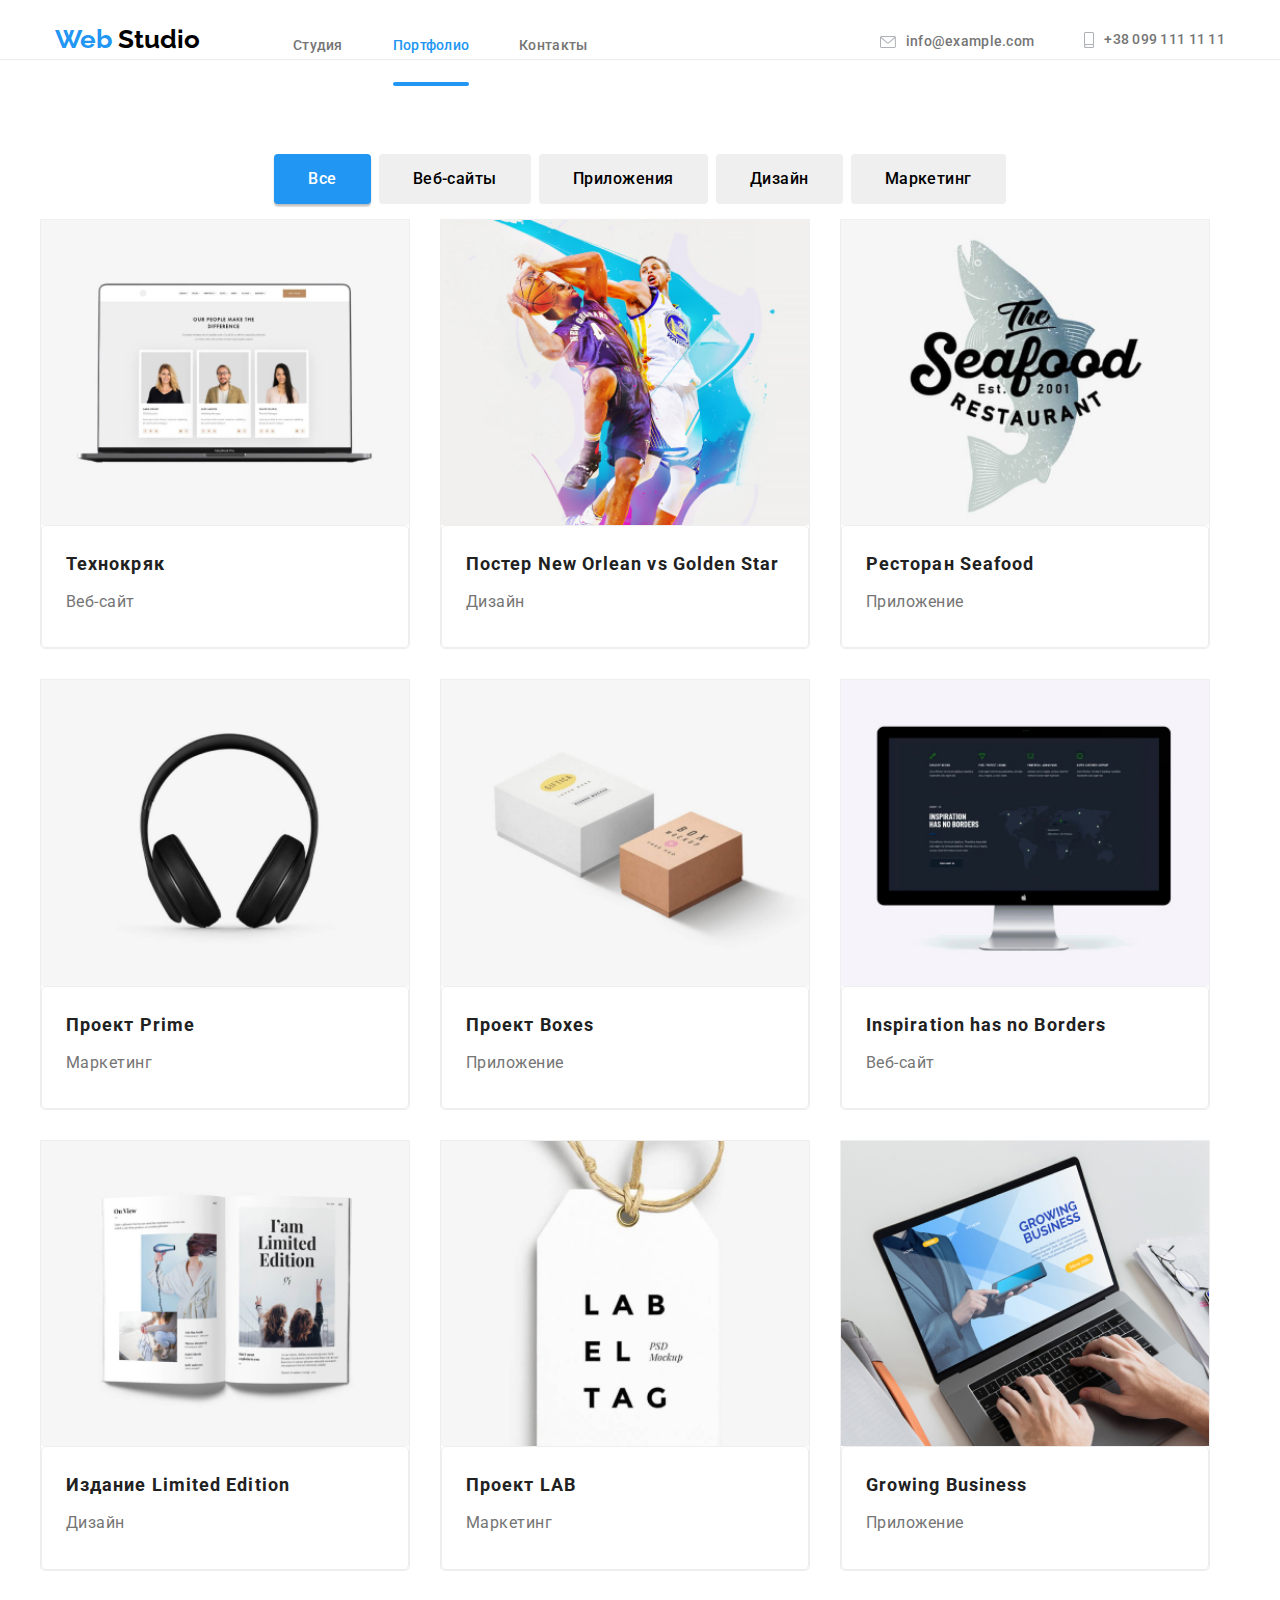
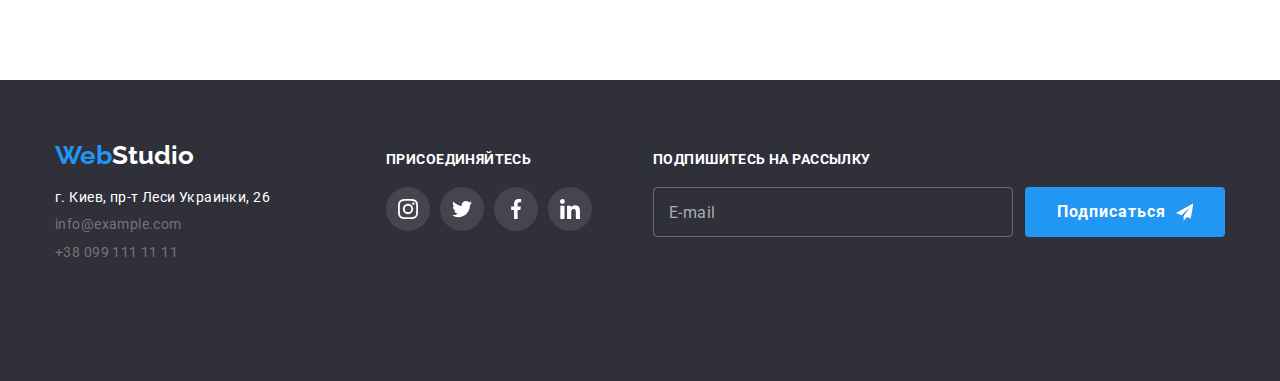
==== commit fce6d9da: "кнопка моб.меню на портфоліо" ====
--- a/portfolio.html
+++ b/portfolio.html
@@ -36,8 +36,7 @@
                             </svg>+38 099 111 11 11</a></li>
                 </ul>
             </div>
-        </div>
-         <button class="mobile-btn icon-menu"  data-menu-button>
+                <button class="mobile-btn icon-menu"  data-menu-button>
                 <svg class="mobile-menu-icon" width="18" height="18" aria-label="mobile menu swicher">
                     <use class="icon-menu" href="./images/icons.svg#menu"></use>
                     <use class="icon-close" href="./images/icons.svg#close_24px"></use>
@@ -81,6 +80,9 @@
                     </ul>
                 </div>
         </div>
+
+        </div>
+         
            
         
     </header>
--- a/css/style.min.css
+++ b/css/style.min.css
@@ -1,2 +1,2 @@
-/*! modern-normalize v1.0.0 | MIT License | https://github.com/sindresorhus/modern-normalize */*,::after,::before{box-sizing:border-box}:root{-moz-tab-size:4;tab-size:4}html{line-height:1.15;-webkit-text-size-adjust:100%}body{margin:0}body{font-family:system-ui, -apple-system, 'Segoe UI', Roboto, Helvetica, Arial, sans-serif, 'Apple Color Emoji', 'Segoe UI Emoji'}hr{height:0;color:inherit}abbr[title]{text-decoration:underline dotted}b,strong{font-weight:bolder}code,kbd,pre,samp{font-family:ui-monospace, SFMono-Regular, Consolas, 'Liberation Mono', Menlo, monospace;font-size:1em}small{font-size:80%}sub,sup{font-size:75%;line-height:0;position:relative;vertical-align:baseline}sub{bottom:-.25em}sup{top:-.5em}table{text-indent:0;border-color:inherit}button,input,optgroup,select,textarea{font-family:inherit;font-size:100%;line-height:1.15;margin:0}button,select{text-transform:none}[type=button],[type=reset],[type=submit],button{-webkit-appearance:button}::-moz-focus-inner{border-style:none;padding:0}:-moz-focusring{outline:1px dotted ButtonText}:-moz-ui-invalid{box-shadow:none}legend{padding:0}progress{vertical-align:baseline}::-webkit-inner-spin-button,::-webkit-outer-spin-button{height:auto}[type=search]{-webkit-appearance:textfield;outline-offset:-2px}::-webkit-search-decoration{-webkit-appearance:none}::-webkit-file-upload-button{-webkit-appearance:button;font:inherit}summary{display:list-item}:root{--text-color: #757575;--logo-color: #2196f3;--list-color: #ffffff;--title-color: #2f303a;--peculiarity-color: #212121;--user-color: #f5f4fa;--animation: 250ms ease-in;--time-transition: cubic-bezier(0.4, 0, 0.2, 1)}*,*::before,*::after{box-sizing:border-box}body{background:var(--list-color);font-family:Roboto, sans-serif;max-height:100vh;overflow:auto}header{border-bottom:1px solid #ECECEC}img{display:block;width:100%;height:auto}@media screen and (max-width: 320px){img{max-width:100%}}@media screen and (min-width: 768px){img{width:100%}}a{text-decoration:none;color:var(--logo-color)}a:active{color:var(--logo-color, #2196f3)}ul{margin-top:0;margin-bottom:0;padding-left:0;list-style:none;color:var(--peculiarity-color, #212121)}h3{margin-top:0}.container{width:100%;padding:0 15px 0 15px;margin-left:auto;margin-right:auto}@media screen and (min-width: 480px){.container{max-width:480px}}@media screen and (min-width: 768px){.container{max-width:768px}}@media screen and (min-width: 1200px){.container{max-width:1200px}}.logo-nav{display:flex}.logo{padding-top:24px;padding-bottom:25px;width:145px;font-weight:bold;font-size:26px;line-height:1.19;font-family:Raleway;color:var(--logo-color)}@media screen and (max-width: 320px) and (min-width: 480px){.logo{font-size:24px;line-height:1.16;letter-spacing:0.03em;padding-top:16px;padding-bottom:16px}}@media screen and (min-width: 767px){.logo{margin-right:88px}}@media screen and (min-width: 1200px){.logo{margin-right:93px}}.logo-basement{display:inline-block;margin-bottom:20px;width:145px;font-weight:bold;font-size:26px;line-height:1.19;font-family:Raleway}.logo-footer{color:var(--list-color)}.logo-header{color:#000}.nav{display:inline-flex;flex-direction:row}@media screen and (max-width: 767.98px){.site-nav__item{display:none}}.site-nav__link-current::after{content:'';position:absolute;bottom:0;left:0;width:100%;height:4px;background-color:var(--logo-color);border-radius:2px}@media screen and (max-width: 767px){.site-nav__link-current::after{display:none}}.site-nav{display:flex;flex-direction:row;align-items:center;padding-left:0}@media screen and (min-width: 320px) and (max-width: 767px){.site-nav{flex-direction:row;padding-left:0;margin-left:auto;margin-right:auto;height:60px}}@media screen and (min-width: 768px) and (max-width: 1199px){.site-nav{height:80px}}.site-nav__contact{justify-content:flex-end;margin-left:auto}@media screen and (max-width: 767px){.site-nav__contact{display:none}}.site-nav__item:not(:last-child){margin-right:50px;position:relative}.site-nav__item:first-child{margin-left:93px;position:relative}@media screen and (min-width: 320px), (max-width: 767px){.site-nav__item:first-child{margin-left:0}}.site-nav__contact:not(:last-child){margin-right:50px;margin-left:auto}@media screen and (min-width: 767.89px){.site-nav__contact:not(:last-child){margin-bottom:10px;margin-right:0px}}@media screen and (min-width: 1200px){.site-nav__contact:not(:last-child){margin-right:50px}}.site-nav__link,.contact-header__link{display:flex;padding-top:32px;padding-bottom:32px;font-style:normal;text-decoration:none;font-weight:500;font-size:14px;line-height:1.14;letter-spacing:0.02em;align-items:center;color:var(--text-color);transition:color 250ms var(--time-transition)}.site-nav__link:hover,.site-nav__link:focus,.contact-header__link:hover,.contact-header__link:focus{animation-name:changeColor, changeTextTransform;animation-duration:3000ms}@keyframes changeTextTransform{0%{text-transform:uppercase}}.site-nav__link:hover,.site-nav__link:focus,.contact-header__link:hover,.contact-header__link:focus{color:var(--logo-color)}@media screen and (min-width: 1200px){.site-nav__link,.contact-header__link{padding-top:32px;padding-bottom:32px}}.site-nav__link:hover,.site-nav__link:focus{color:var(--logo-color)}.contact-header__link:hover,.contact-header__link:focus{color:var(--logo-color)}.site-nav__link-current{color:var(--logo-color)}.envelope,.smartphone{margin-right:10px;display:inline-flex;fill:#afb1b8;transition:fill 250ms var(--time-transition)}.contact-header{display:inline-flex;justify-self:flex-end;margin-left:auto;float:right}@media screen and (min-width: 768px){.contact-header{display:block}}@media screen and (min-width: 1200px){.contact-header{display:flex;align-items:baseline}}@media screen and (min-width: 768px) and (max-width: 1199px){.contact-header__link{font-weight:500;font-size:12px;line-height:1.16;letter-spacing:0.02em}}@media screen and (min-width: 768px) and (max-width: 1199px){a.mail{padding-top:21px;padding-bottom:0}}@media screen and (min-width: 768px) and (max-width: 1199px){a.phone{padding-top:0;padding-bottom:21px}}.contact-header__link:hover .envelope,.contact-header__link:focus .envelope{fill:var(--logo-color)}.contact-header__link:hover .smartphone,.contact-header__link:focus .smartphone{fill:var(--logo-color)}.mobile-btn{position:relative;height:40px;width:40px;background-color:transparent;border:none;display:flex;z-index:102;overflow:auto;padding:10px;margin-top:22px}.mobile-btn.is-open{position:fixed;top:8px;right:8px}.mobile-btn .icon-close{display:none}@media screen and (min-width: 768px){.mobile-btn{display:none}}.mobile-btn.is-open .icon-close{display:block;position:fixed;top:8px;right:8px;fill:var(--logo-color)}.mobile-btn.is-open .icon-menu{display:none}.menu{display:none;top:0%;left:0;z-index:100;height:100vh;width:100vw;padding:48px 40px}.menu.is-open{position:fixed;display:flex;flex-direction:column;justify-content:space-between;background-color:#fff;z-index:101}@media screen and (min-width: 767px){.menu.is-open body{max-height:100vh;display:none;overflow:hidden}}@media screen and (max-width: 766px){.menu .menu{display:block;display:flex;overflow:auto;top:0;left:0;height:0;padding:0}}@media screen and (min-width: 768px){.menu .social__wrap{display:none}}.menu .menu-list{margin-top:0;margin-bottom:0}.menu .social__list{margin:0;flex-direction:row;align-items:center;justify-content:center}.menu .social__links{font-style:normal;font-weight:500;font-size:18px;line-height:1.2;letter-spacing:0.02em;color:var(--logo-color)}.menu .social__item:not(:last-child):after{content:"";top:0;right:0;width:100%;border-right:1px solid rgba(33,33,33,0.2);margin-left:10px}.menu .social__item:not(:last-child){margin-right:10px}.menu .social__item .social__links{font-weight:500;font-size:14px;line-height:1.22;letter-spacing:0.02em;color:var(--logo-color)}@media screen and (max-width: 320px){.menu .social__item .social__links{font-size:12px}}.mobile-nav{display:flex;flex-wrap:wrap;padding-left:0;justify-content:center;flex-direction:column}.mobile-nav__link{font-weight:500;font-size:40px;line-height:1.17;letter-spacing:0.02em;color:var(----peculiarity-color)}.menu__link--active{color:var(--logo-color)}.mobile-nav__item:not(:last-child){margin-bottom:35px}.mobile-contact{display:flex;flex-wrap:wrap;padding-left:0;justify-content:center;flex-direction:column;margin-bottom:64px}.mobile-contact__item{height:40px;left:40px;top:562px;font-style:normal;font-weight:500;font-size:34px;line-height:1.1;letter-spacing:0.02em}.mobile-mail{font-style:normal;font-weight:500;font-size:24px;line-height:28px;letter-spacing:0.02em;color:#757575}.mobile-contact__item:not(:last-child){margin-bottom:32px}footer{padding:60px 0 60px 0;margin-top:0;background:var(--title-color, #2F303A)}address{font-style:normal}@media screen and (min-width: 768px), (max-width: 1199px){address{flex-direction:column;justify-content:left}}.footer{display:flex;flex-wrap:wrap;align-items:baseline;justify-content:space-between}@media screen and (min-width: 320px) and (max-width: 767){.footer{text-align:center;justify-content:center;margin-bottom:30px}}@media screen and (min-width: 1200px){.footer{align-items:baseline}}@media screen and (min-width: 320px){address{text-align:center;margin-bottom:60px}}@media screen and (min-width: 1200px){.footer-contact{text-align:left}}.footer-address{color:var(--list-color);text-align:start}@media screen and (min-width: 768px), (max-width: 1199px){.footer-address{text-align:center}}.footer-contact__item{padding-left:0;margin-bottom:9px}.site-nav-footer__link{margin-bottom:9px;font-style:normal;text-decoration:none;font-size:14px;line-height:1.14;color:var(--text-color);letter-spacing:0.03em;transition:color 250ms var(--time-transition)}.site-nav-footer__link:hover,.site-nav-footer__link:focus{color:var(--logo-color)}.card-footer{display:block}@media screen and (min-width: 320px) and (max-width: 767){.card-footer{width:100%;align-items:center;text-align:center}}@media screen and (min-width: 768px) and (max-width: 1199px){.card-footer{width:calc((100% - 45px) / 2);flex-direction:column;justify-content:left}}@media screen and (min-width: 1200px){.card-footer{flex-basis:calc((50% - 45px) / 2)}}.site-nav-footer__link:hover,.site-nav-footer__link:focus{color:var(--logo-color)}.soсial{height:80px;display:flex}@media screen and (min-width: 320px) and (max-width: 767){.soсial{flex-direction:column;align-items:center;margin-bottom:60px;margin-right:0;width:100%}}@media screen and (min-width: 768px) and (max-width: 1199px){.soсial{justify-content:center;margin-bottom:0;margin-right:auto;justify-content:left;width:calc((100% - 45px) / 2)}}@media screen and (min-width: 1200px){.soсial{margin-right:100px;width:calc((50% - 45px) / 2)}}@media screen and (min-width: 320px){.footer__social{text-align:center}}.social-footer__icon{width:20px;height:20px;fill:var(--list-color)}.social-footer{display:inline-flex;padding-left:0;width:206px;height:44px}@media screen and (min-width: 320px), (max-width: 767){.social-footer{align-items:center;margin-bottom:60px;margin-right:0}}@media screen and (min-width: 768px), (max-width: 1199px){.social-footer{display:inline-flex;margin-bottom:60px;margin-right:auto}}.social-footer__link{display:flex;justify-content:center;align-items:center;width:44px;height:44px;border-radius:50%;background-color:rgba(255,255,255,0.1);transition:background-color 250ms var(--time-transition),fill 250ms var(--time-transition)}.social-footer__item+.social-footer__item{margin-left:10px}.social-footer__link:hover,.social-footer__link:focus{background-color:var(--logo-color)}button{border-color:transparent;margin-top:0;margin-bottom:0;padding:10px 32px;border-radius:4px;text-align:center}.pointer{cursor:pointer;width:200px;left:700px;top:430px}.stydio-button{font-weight:bold;font-size:16px;line-height:1.87;letter-spacing:0.06em;color:var(--list-color);background-color:var(--logo-color);font-family:inherit;align-items:center;text-align:center;white-space:nowrap;border-radius:4px;transition:box-shadow 250ms var(--time-transition)}.stydio-button:hover,.stydio-button:focus{background-color:#e76f60}@media screen and (min-width: 320px){.stydio-button{padding:10px}}.stydio-button:hover,.stydio-button:focus{box-shadow:0px 4px 4px rgba(0,0,0,0.15)}.section{padding:94px 0 94px 0}.portfolio-button__element{flex-direction:column;font-weight:500;font-size:16px;line-height:1.6;text-align:center;letter-spacing:0.03em;transition:color 250ms var(--time-transition),background-color 250ms var(--time-transition),box-shadow 250ms var(--time-transition)}.portfolio-button__element:hover{box-shadow:0 0 10px 0 #3498db inset, 0 0 10px 4px #3498db;background:#18614f;transform:translateY(2px)}.portfolio-button__element:focus{box-shadow:0 0 10px 0 #3498db inset, 0 0 10px 4px #3498db;background:#18614f;transform:translateY(2px)}.portfolio-button__element:focus{border-radius:4px;color:var(--main-background)}.portfolio-button__element:active{border-radius:4px;color:var(--main-background)}.portfolio-button__element:hover{border-radius:4px;color:var(--main-background)}.portfolio-button{display:flex;justify-content:center;margin-left:auto;margin-right:auto;margin-bottom:50px;padding-left:0}@media screen and (min-width: 320px) and (max-width: 767px){.portfolio-button{flex-direction:row;flex-wrap:wrap;justify-content:start;margin-bottom:40px}}@media screen and (min-width: 768px){.portfolio-button{justify-content:center;margin-bottom:30px}}@media screen and (min-width: 320px) and (max-width: 767px){.portfolio-button__element{margin-bottom:15px}}.portfolio-button__all{background-color:#2196f3;color:#fff;box-shadow:0px 3px 1px rgba(0,0,0,0.1),0px 1px 2px rgba(0,0,0,0.08),0px 2px 2px rgba(0,0,0,0.12)}.portfolio-button__elementt:not(:last-child){margin-right:8px}.portfolio-button__item:not(:last-child){margin-right:8px}.portfolio-button__element:focus,.portfolio-button__element:hover{background:var(--logo-color);border-radius:4px;color:var(--list-color);box-shadow:0px 3px 1px rgba(0,0,0,0.1),0px 1px 2px rgba(0,0,0,0.08),0px 2px 2px rgba(0,0,0,0.12)}h1{margin-bottom:0;text-align:center}.main{margin-top:0;margin-bottom:0;margin-left:auto;margin-right:auto;background:var(--title-color, #2f303a);padding:200px 0;text-align:center;max-width:1600px;background-image:linear-gradient(to right, rgba(47,48,58,0.4), rgba(47,48,58,0.4)),url(../images/фон.jpg);background-position:center;background-repeat:no-repeat;background-size:cover}@media screen and (min-width: 320px){.main{padding-top:110px;padding-bottom:110px;height:350px;background-image:url(/images/Header1х.jpg)}}@media screen and (min-width: 320px) and (min-device-pixel-ratio: 2), screen and (min-width: 320px) and (min-resolution: 192dpi), screen and (min-width: 320px) and (min-resolution: 2dppx){.main{background-image:linear-gradient(rgba(47,48,58,0.4), rgba(47,48,58,0.4)),url(/images/Header1х.jpg)}}@media screen and (min-width: 480px), (max-width: 767px){.main{padding-top:118px;padding-bottom:118px;height:400px;background-image:url(/images/Header1х.jpg)}}@media screen and (min-width: 480px) and (min-device-pixel-ratio: 2), (max-width: 767px) and (min-device-pixel-ratio: 2), screen and (min-width: 480px) and (min-resolution: 192dpi), (max-width: 767px) and (min-resolution: 192dpi), screen and (min-width: 480px) and (min-resolution: 2dppx), (max-width: 767px) and (min-resolution: 2dppx){.main{background-image:linear-gradient(rgba(47,48,58,0.4), rgba(47,48,58,0.4)),url(/images/Header1х.jpg)}}@media screen and (min-width: 768px) and (max-width: 968px){.main{background-image:url(/images/Header2х.jpg)}}@media screen and (min-width: 768px) and (max-width: 968px) and (min-device-pixel-ratio: 2), screen and (min-width: 768px) and (max-width: 968px) and (min-resolution: 192dpi), screen and (min-width: 768px) and (max-width: 968px) and (min-resolution: 2dppx){.main{background-image:linear-gradient(rgba(47,48,58,0.4), rgba(47,48,58,0.4)),url(/images/Header2х.jpg)}}@media screen and (min-width: 970px){.main{padding-top:200px;padding-bottom:200px;margin-right:auto;margin-left:auto;height:600px;background-image:linear-gradient(rgba(47,48,58,0.4), rgba(47,48,58,0.4)),url(/images/фон.jpg)}}@media screen and (min-width: 970px) and (min-device-pixel-ratio: 2), screen and (min-width: 970px) and (min-resolution: 192dpi), screen and (min-width: 970px) and (min-resolution: 2dppx){.main{background-image:linear-gradient(rgba(47,48,58,0.4), rgba(47,48,58,0.4)),url(/images/фон.jpg)}}.title{width:696px;margin:auto;margin-bottom:30px;font-weight:900;font-size:44px;line-height:1.36;color:var(--list-color, white);letter-spacing:0.06em;text-align:center;text-transform:uppercase}@media screen and (min-width: 320px) and (max-width: 767px){.title{width:360px;font-weight:500;font-size:20px;line-height:1.61;text-align:center;letter-spacing:0.06em}}@media screen and (min-width: 768px) and (max-width: 1199px){.title{width:360px;font-weight:900;font-size:26px;line-height:1.61;letter-spacing:0.06em;text-align:center}}@media screen and (min-width: 1200px){.title{font-weight:900;font-size:44px;line-height:1.37}}h2{margin-top:0;margin-bottom:0}.peculiarity-section{padding-top:94px;padding-bottom:94px}.list{display:flex;flex-wrap:wrap;padding-left:0;justify-content:center}.list__item{flex-basis:100%}@media screen and (min-width: 768px){.list__item{flex-basis:calc((100% - 90px) / 2);margin-right:30px}}@media screen and (min-width: 1200px){.list__item{flex-basis:calc((100% - 90px) / 4)}}@media screen and (min-width: 768px) and (max-width: 1199px){.list__item:nth-child(2n){margin-right:0}.list__item:nth-last-child(-n+2){margin-bottom:0}}@media screen and (min-width: 1200px){.list__item:nth-child(4n){margin-right:0}.list__item:nth-last-child(-n+4){margin-bottom:0}}.list__item:not(:last-child){margin-bottom:30px}.peculiarity{font-family:Roboto;font-style:normal;font-weight:bold;font-size:14px;line-height:1.14;color:var(--peculiarity-color, #212121);text-transform:uppercase;margin-top:0;margin-bottom:10px;letter-spacing:0.03em}p{margin-top:0;margin-bottom:16px;font-weight:normal;font-size:16px;line-height:1.19;color:var(--text-color);letter-spacing:0.03em}.list__item-text{font-style:normal;font-weight:normal;font-size:14px;line-height:1.71;letter-spacing:0.03em}.antena::before{content:'';display:block;height:120px;background-image:url(../images/icon/antenna.svg);background-size:70px;background-repeat:no-repeat;background-position:center;background-color:#f5f4fa;margin-bottom:30px}.clock::before{content:'';display:block;height:120px;background-image:url(../images/icon/clock.svg);background-size:70px;background-repeat:no-repeat;background-position:center;background-color:#f5f4fa;margin-bottom:30px}.diagram::before{content:'';display:block;height:120px;background-image:url(../images/icon/diagram.svg);background-size:70px;background-repeat:no-repeat;background-position:center;background-color:#f5f4fa;margin-bottom:30px}.astronaut::before{content:'';display:block;height:120px;background-image:url(../images/icon/astronaut.svg);background-size:70px;background-repeat:no-repeat;background-position:center;background-color:#f5f4fa;margin-bottom:30px}.visualization-section{padding-bottom:94px}@media screen and (max-width: 1199.98px){.visualization-section{display:none}}.main-title{margin-bottom:50px;font-weight:bold;font-size:36px;line-height:1.17;color:var(--peculiarity-color, #212121);text-align:center;letter-spacing:0.03em}.visualization{display:flex;padding-left:0}.visualization__item{position:relative;width:370px;height:294px}.visualization__item:not(:last-child){margin-right:30px}.visualization-item-element{position:absolute;top:100%;transform:translateY(-100%);width:370px;height:70px;display:flex;align-items:center;justify-content:center;background-color:rgba(47,48,58,0.8)}.visualization-item-element__text{color:var(--list-color);margin-bottom:0;font-weight:bold;font-size:14px;line-height:1.14;letter-spacing:0.03em;text-transform:uppercase}.user{background:var(--user-color, #f5f4fa);padding:94px 0 94px 0;margin-left:auto;margin-right:auto}.user-block{display:flex;flex-wrap:wrap;padding-left:0;justify-content:center}.user-block__item:not(:last-child){margin-right:30px}.user-block__item{flex-basis:100%;max-width:270px;width:270px;border-radius:0px 0px 4px 4px;border:2px solid #eeeeee;box-shadow:0px 1px 3px rgba(0,0,0,0.12),0px 1px 1px rgba(0,0,0,0.14),0px 2px 1px rgba(0,0,0,0.2);background-color:var(--list-color)}@media screen and (min-width: 768px) and (max-width: 1199px){.user-block__item{flex-basis:calc((100% - 3 * 30px) / 2);margin-right:30px;margin-bottom:30px;max-width:270px}}@media screen and (min-width: 1200px){.user-block__item{flex-basis:calc((100% - 90px) / 4)}}@media screen and (min-width: 320px) and (max-width: 767px){.user-block__item{margin-bottom:30px;margin-right:30px}}h3{margin-block-start:0em}.studio-card{padding:20px 24px;text-align:center}.social-icons{display:inline-flex;padding-left:0}.social-icons-link{display:flex;justify-content:center;align-items:center;width:44px;height:44px;border-radius:50%;background-color:#fff;transition:fill 250ms var(--time-transition),background-color 250ms var(--time-transition)}.social-icons__item+.social-icons__item{margin-left:10px}.social-icons-link:hover .social-icons-link__icon,.social-icons-link:focus .social-icons-link__icon{fill:var(--list-color)}.social-icons-link:hover,.social-icons-link:focus{background-color:var(--logo-color)}.social-icons-link__icon{fill:#afb1b8;width:20px;height:20px}.client{padding:94px 0 94px 0}.company{display:flex;flex-wrap:wrap;padding-left:0;margin-top:-30px;margin-left:-30px}.company-item{display:flex;align-items:center;justify-content:center;margin-top:30px;margin-left:30px;box-sizing:border-box}@media screen and (min-width: 320px){.company-item{flex-basis:calc((100% - 60px) / 2)}}@media screen and (min-width: 768px){.company-item{flex-basis:calc((100% - 90px) / 3)}}@media screen and (min-width: 1200px){.company-item{flex-basis:calc((100% - 180px) / 6)}}.company-link{display:flex;justify-content:center;align-items:center;width:170px;height:92px;border:1px solid #afb1b8;border-radius:4px;transition:border 250ms var(--time-transition)}.company-link:hover,.company-link:focus{border:1px solid var(--logo-color)}.company-link:hover .company-link__icon,.company-link:focus .company-link__icon{fill:var(--logo-color)}.company-link__icon{fill:#afb1b8;transition:fill 250ms var(--time-transition)}@media screen and (max-width: 768px){.main-title{font-size:28px;line-height:1.17}}.subscription{flex-basis:calc(50% - 15px)}@media screen and (min-width: 320px) and (max-width: 767px){.subscription{flex-basis:100%;align-items:center;justify-content:center;text-align:center}}.footer-list{text-transform:uppercase;color:var(--list-color);font-weight:bold;font-size:14px;line-height:1.14;letter-spacing:0.03em;margin-bottom:20px;text-align:start}.footer-form{display:inline-flex}@media screen and (min-width: 320px) and (max-width: 767px){.footer-form{display:block;text-align:center}}@media screen and (min-width: 768px), (max-width: 1199px){.footer-form{text-align:center}}.footer-input{height:50px;width:350px;margin:0;background-color:transparent;border:1px solid rgba(255,255,255,0.3);border-radius:4px;color:var(--text-color);padding-left:15px}@media screen and (min-width: 320px), (max-width: 767px){.footer-input{display:block;max-width:450px;margin-bottom:20px;margin-right:0}}@media screen and (min-width: 768px) and (max-width: 1199px){.footer-input{justify-content:center;width:450px;margin-left:auto;margin-right:auto;margin-bottom:20px}}@media screen and (min-width: 1200px){.footer-input{display:inline-flex;width:360px;margin-bottom:0}}.footer-input::placeholder{font-size:16px;line-height:1.25;letter-spacing:0.03em;color:rgba(255,255,255,0.6)}.footer-submit-btn{margin-left:12px;display:inline-flex;justify-content:center;align-items:center}.footer-icon-send{margin-left:10px;fill:var(--list-color)}.gallery{display:flex;flex-wrap:wrap;padding-left:0;margin-top:-30px;margin-left:-30px}.gallery-item{width:100%;margin:15px;border-bottom-right-radius:5px;border-bottom-left-radius:5px;cursor:pointer;background-color:var(--list-color);border:1px solid #eeeeee;transition:box-shadow 250ms var(--time-transition),color 250ms var(--time-transition),background-color 250ms var(--time-transition)}@media screen and (min-width: 768px){.gallery-item{flex-basis:calc((100% - 4 * 15px) / 2)}}@media screen and (min-width: 1200px){.gallery-item{flex-basis:calc((100% - 6 * 15px) / 3)}}.gallery-item:hover{box-shadow:0px 1px 1px rgba(0,0,0,0.12),0px 4px 4px rgba(0,0,0,0.06),1px 4px 6px rgba(0,0,0,0.16)}.gallery-item__link:focus{box-shadow:0px 1px 1px rgba(0,0,0,0.12),0px 4px 4px rgba(0,0,0,0.06),1px 4px 6px rgba(0,0,0,0.16)}.gallery-item__link{display:block}.gallery-item-text:hover .gallery-overlay,.gallery-item__link:focus .gallery-overlay{transform:translateY(0)}.gallery-overlay{position:absolute;left:0;top:0;width:100%;height:100%;padding:63px 24px;font-style:normal;font-weight:normal;font-size:18px;line-height:1.5;letter-spacing:0.03em;color:var(--list-color);background-color:rgba(33,150,243,0.9);transform:translateY(101%);transition:var(--animation);transition-timing-function:var(--time-transition)}.gallery-item-text{position:relative;overflow:hidden}@media screen and (max-width: 375px){.gallery-item-text{font-size:14px;padding-top:30px}}.portfolio-card{border:1px solid #eeeeee;border-radius:5px;padding:20px 24px}.card-element{margin-top:0;margin-bottom:10px;font-weight:bold;font-size:18px;line-height:2;letter-spacing:0.06em;color:var(--peculiarity-color)}.backdrop{position:fixed;top:0;left:0;width:100%;height:100%;background-color:rgba(0,0,0,0.2);opacity:1;transition-property:opacity;transition:opacity 250ms var(--time-transition)}@media screen and (max-width: 768px){.backdrop{padding:94px 15px;overflow-y:scroll}}.is-hidden{opacity:0;pointer-events:none}.is-hidden .modal{transform:translate(-50%, -50%) scale(0)}.modal{position:relative;width:528px;height:581px;top:50%;left:50%;padding:40px;background-color:var(--list-color);box-shadow:0px 1px 3px rgba(0,0,0,0.12),0px 1px 1px rgba(0,0,0,0.14),0px 2px 1px rgba(0,0,0,0.2);border-radius:4px;transform:translate(-50%, -50%) scale(1);transition:transform 250ms var(--time-transition)}@media screen and (min-width: 320px){.modal{width:450px}}@media screen and (min-width: 768px){.modal{position:absolute;top:50%;left:50%;transform:translate(-50%, -50%);width:450px}}@media screen and (min-width: 1200px){.modal{position:absolute;top:50%;left:50%;transform:translate(-50%, -50%);min-width:528px;min-height:581px}}@media screen and (max-width: 479px){.modal-form{padding:20px;padding-top:40px}}.close-icon{position:absolute;top:50%;left:50%;transform:translate(-50%, -50%)}.modal-text{margin-bottom:12px;color:var(--peculiarity-color);font-weight:700;font-size:20px;line-height:1.15;text-align:center;letter-spacing:0.03em}.modal-label{display:flex;flex-direction:column;margin-bottom:10px;color:var(--text-color);font-weight:400;font-size:12px;line-height:1.16;letter-spacing:0.01em}.modal-input-form{position:relative;margin-top:4px}.modal-input{width:100%;padding-left:45px;height:40px;margin:0;background-color:transparent;border:1px solid rgba(33,33,33,0.2);border-radius:4px;transition:outline 250ms var(--time-transition),border 250ms var(--time-transition)}.modal-icon{position:absolute;top:50%;left:15px;transform:translateY(-50%);fill:var(--peculiarity-color);transition:fill 250ms var(--time-transition)}.modal-input:focus+.modal-icon{fill:var(--logo-color)}.modal-input:focus{outline:transparent;border:1px solid var(--logo-color)}textarea.modal-input{resize:none;height:120px;padding:12px 16px}.modal-input::placeholder{font-weight:400;font-size:12px;line-height:1.16;letter-spacing:0.01em;color:rgba(117,117,117,0.5)}.modal-checkbox{-webkit-appearance:none;-moz-appearance:none;appearance:none}.modal-checkbox-form{display:flex;align-items:center;justify-content:center}.modal-checkbox-text{font-style:normal;font-weight:normal;font-size:14px;line-height:24px;letter-spacing:0.03em;color:var(--text-color)}@media screen and (min-width: 320px){.modal-checkbox-text{flex-wrap:wrap;font-size:8px}}@media screen and (min-width: 420px){.modal-checkbox-text{margin-left:0;font-size:10px;line-height:1.16}}@media screen and (min-width: 1200px){.modal-checkbox-text{display:flex;align-items:center;margin-left:8px;align-content:center;font-size:14px;line-height:1.71px}}.modal-checkbox-link{color:var(--logo-color);font-style:normal;font-weight:normal;font-size:14px;line-height:24px;letter-spacing:0.03em;text-decoration-line:underline}@media screen and (max-width: 377px){.modal-checkbox-link{font-size:8px}}@media screen and (min-width: 378px) and (max-width: 479px){.modal-checkbox-link{font-size:10px}}@media screen and (min-width: 1200px){.modal-checkbox-link{font-size:14px;line-height:1.71}}.modal-icon-checkbox{margin-right:7px;fill:transparent;background-color:transparent;border-radius:2px;border:2px solid #000;transition:background-color 250ms var(--time-transition),fill 250ms var(--time-transition),border 250ms var(--time-transition)}@media screen and (max-width: 377px){.modal-icon-checkbox{width:12px;height:11px}}@media screen and (min-width: 378px) and (max-width: 479px){.modal-icon-checkbox{width:13px;height:12px}}.modal-checkbox:focus+.modal-icon-checkbox{outline:3px solid var(--logo-color)}.modal-checkbox:checked+.modal-icon-checkbox{background-color:var(--logo-color);fill:var(--list-color);border:transparent}.modal-close-btn{position:absolute;width:30px;height:30px;right:8px;top:8px;cursor:pointer;background-color:var(--list-color);box-sizing:border-box;border:1px solid rgba(0,0,0,0.1);border-radius:50%;padding:0;transition:color 250ms var(--time-transition)}.modal-submit-btn{margin-top:30px;margin-left:124px;margin-right:124px;margin-bottom:40px}.modal-submit-btn,.footer-submit-btn{width:200px;height:50px;border:none;color:var(--list-color);font-weight:700;font-size:16px;line-height:1.88;letter-spacing:0.06em;cursor:pointer;background-color:var(--logo-color);border-radius:4px;transition:box-shadow 250ms var(--time-transition)}.modal-submit-btn:hover{box-shadow:0px 4px 4px rgba(0,0,0,0.15)}.modal-submit-btn:focus{box-shadow:0px 4px 4px rgba(0,0,0,0.15)}.close-icon{fill:currentColor;position:absolute;top:50%;left:50%;transform:translate(-50%, -50%)}.modal-close-btn:focus,.modal-close-btn:hover{color:var(--logo-color);outline:transparent}
+/*! modern-normalize v1.0.0 | MIT License | https://github.com/sindresorhus/modern-normalize */*,::after,::before{box-sizing:border-box}:root{-moz-tab-size:4;tab-size:4}html{line-height:1.15;-webkit-text-size-adjust:100%}body{margin:0}body{font-family:system-ui, -apple-system, 'Segoe UI', Roboto, Helvetica, Arial, sans-serif, 'Apple Color Emoji', 'Segoe UI Emoji'}hr{height:0;color:inherit}abbr[title]{text-decoration:underline dotted}b,strong{font-weight:bolder}code,kbd,pre,samp{font-family:ui-monospace, SFMono-Regular, Consolas, 'Liberation Mono', Menlo, monospace;font-size:1em}small{font-size:80%}sub,sup{font-size:75%;line-height:0;position:relative;vertical-align:baseline}sub{bottom:-.25em}sup{top:-.5em}table{text-indent:0;border-color:inherit}button,input,optgroup,select,textarea{font-family:inherit;font-size:100%;line-height:1.15;margin:0}button,select{text-transform:none}[type=button],[type=reset],[type=submit],button{-webkit-appearance:button}::-moz-focus-inner{border-style:none;padding:0}:-moz-focusring{outline:1px dotted ButtonText}:-moz-ui-invalid{box-shadow:none}legend{padding:0}progress{vertical-align:baseline}::-webkit-inner-spin-button,::-webkit-outer-spin-button{height:auto}[type=search]{-webkit-appearance:textfield;outline-offset:-2px}::-webkit-search-decoration{-webkit-appearance:none}::-webkit-file-upload-button{-webkit-appearance:button;font:inherit}summary{display:list-item}:root{--text-color: #757575;--logo-color: #2196f3;--list-color: #ffffff;--title-color: #2f303a;--peculiarity-color: #212121;--user-color: #f5f4fa;--animation: 250ms ease-in;--time-transition: cubic-bezier(0.4, 0, 0.2, 1)}*,*::before,*::after{box-sizing:border-box}body{background:var(--list-color);font-family:Roboto, sans-serif;max-height:100vh;overflow:auto}header{border-bottom:1px solid #ECECEC}@media screen and (min-width: 768px){header{height:60px}}img{display:block;width:100%;height:auto}@media screen and (max-width: 320px){img{max-width:100%}}@media screen and (min-width: 768px){img{width:100%}}a{text-decoration:none;color:var(--logo-color)}a:active{color:var(--logo-color, #2196f3)}ul{margin-top:0;margin-bottom:0;padding-left:0;list-style:none;color:var(--peculiarity-color, #212121)}h3{margin-top:0}.container{width:100%;padding:0 15px 0 15px;margin-left:auto;margin-right:auto}@media screen and (min-width: 480px){.container{max-width:480px}}@media screen and (min-width: 768px){.container{max-width:768px}}@media screen and (min-width: 1200px){.container{max-width:1200px}}.logo-nav{display:flex}.logo{padding-top:24px;padding-bottom:25px;width:145px;font-weight:bold;font-size:26px;line-height:1.19;font-family:Raleway;color:var(--logo-color)}@media screen and (max-width: 320px) and (min-width: 480px){.logo{font-size:24px;line-height:1.16;letter-spacing:0.03em;padding-top:16px;padding-bottom:16px}}@media screen and (min-width: 767px){.logo{margin-right:88px}}@media screen and (min-width: 1200px){.logo{margin-right:93px}}.logo-basement{display:inline-block;margin-bottom:20px;width:145px;font-weight:bold;font-size:26px;line-height:1.19;font-family:Raleway}.logo-footer{color:var(--list-color)}.logo-header{color:#000}.nav{display:inline-flex;flex-direction:row}@media screen and (max-width: 767.98px){.site-nav__item{display:none}}.site-nav__link-current::after{content:'';position:absolute;bottom:0;left:0;width:100%;height:4px;background-color:var(--logo-color);border-radius:2px}@media screen and (max-width: 767px){.site-nav__link-current::after{display:none}}.site-nav{display:flex;flex-direction:row;align-items:center;padding-left:0}@media screen and (min-width: 320px) and (max-width: 767px){.site-nav{flex-direction:row;padding-left:0;margin-left:auto;margin-right:auto;height:60px}}@media screen and (min-width: 768px) and (max-width: 1199px){.site-nav{height:80px}}.site-nav__contact{justify-content:flex-end;margin-left:auto}@media screen and (max-width: 767px){.site-nav__contact{display:none}}.site-nav__item:not(:last-child){margin-right:50px;position:relative}.site-nav__item:first-child{margin-left:93px;position:relative}@media screen and (min-width: 320px), (max-width: 767px){.site-nav__item:first-child{margin-left:0}}.site-nav__contact:not(:last-child){margin-right:50px;margin-left:auto}@media screen and (min-width: 767.89px){.site-nav__contact:not(:last-child){margin-bottom:10px;margin-right:0px}}@media screen and (min-width: 1200px){.site-nav__contact:not(:last-child){margin-right:50px}}.site-nav__link,.contact-header__link{display:flex;padding-top:32px;padding-bottom:32px;font-style:normal;text-decoration:none;font-weight:500;font-size:14px;line-height:1.14;letter-spacing:0.02em;align-items:center;color:var(--text-color);transition:color 250ms var(--time-transition)}.site-nav__link:hover,.site-nav__link:focus,.contact-header__link:hover,.contact-header__link:focus{animation-name:changeColor, changeTextTransform;animation-duration:3000ms}@keyframes changeTextTransform{0%{text-transform:uppercase}}.site-nav__link:hover,.site-nav__link:focus,.contact-header__link:hover,.contact-header__link:focus{color:var(--logo-color)}@media screen and (min-width: 1200px){.site-nav__link,.contact-header__link{padding-top:32px;padding-bottom:32px}}.site-nav__link:hover,.site-nav__link:focus{color:var(--logo-color)}.contact-header__link:hover,.contact-header__link:focus{color:var(--logo-color)}.site-nav__link-current{color:var(--logo-color)}.envelope,.smartphone{margin-right:10px;display:inline-flex;fill:#afb1b8;transition:fill 250ms var(--time-transition)}.contact-header{display:inline-flex;justify-self:flex-end;margin-left:auto;float:right}@media screen and (min-width: 768px){.contact-header{display:block}}@media screen and (min-width: 1200px){.contact-header{display:flex;align-items:baseline}}@media screen and (min-width: 768px) and (max-width: 1199px){.contact-header__link{font-weight:500;font-size:12px;line-height:1.16;letter-spacing:0.02em}}@media screen and (min-width: 768px) and (max-width: 1199px){a.mail{padding-top:21px;padding-bottom:0}}@media screen and (min-width: 768px) and (max-width: 1199px){a.phone{padding-top:0;padding-bottom:21px}}.contact-header__link:hover .envelope,.contact-header__link:focus .envelope{fill:var(--logo-color)}.contact-header__link:hover .smartphone,.contact-header__link:focus .smartphone{fill:var(--logo-color)}.mobile-btn{position:relative;height:40px;width:40px;background-color:transparent;border:none;display:flex;z-index:102;overflow:auto;padding:10px;margin-top:22px;margin-right:0}.mobile-btn.is-open{position:fixed;top:8px;right:8px}.mobile-btn .icon-close{display:none}@media screen and (min-width: 768px){.mobile-btn{display:none}}.mobile-btn.is-open .icon-close{display:block;position:fixed;top:8px;right:8px;fill:var(--logo-color)}.mobile-btn.is-open .icon-menu{display:none}button.mobile-btn.icon-menu{margin-right:0}.menu{display:none;top:0%;left:0;z-index:100;height:100vh;width:100vw;padding:48px 40px}.menu.is-open{position:fixed;display:flex;flex-direction:column;justify-content:space-between;background-color:#fff;z-index:101}@media screen and (min-width: 767px){.menu.is-open body{max-height:100vh;display:none;overflow:hidden}}@media screen and (max-width: 766px){.menu .menu{display:block;display:flex;overflow:auto;top:0;left:0;height:0;padding:0}}@media screen and (min-width: 768px){.menu .social__wrap{display:none}}.menu .menu-list{margin-top:0;margin-bottom:0}.menu .social__list{margin:0;flex-direction:row;align-items:center;justify-content:center}.menu .social__links{font-style:normal;font-weight:500;font-size:18px;line-height:1.2;letter-spacing:0.02em;color:var(--logo-color)}.menu .social__item:not(:last-child):after{content:"";top:0;right:0;width:100%;border-right:1px solid rgba(33,33,33,0.2);margin-left:10px}.menu .social__item:not(:last-child){margin-right:10px}.menu .social__item .social__links{font-weight:500;font-size:14px;line-height:1.22;letter-spacing:0.02em;color:var(--logo-color)}@media screen and (max-width: 320px){.menu .social__item .social__links{font-size:12px}}.mobile-nav{display:flex;flex-wrap:wrap;padding-left:0;justify-content:center;flex-direction:column}.mobile-nav__link{font-weight:500;font-size:40px;line-height:1.17;letter-spacing:0.02em;color:var(----peculiarity-color)}.menu__link--active{color:var(--logo-color)}.mobile-nav__item:not(:last-child){margin-bottom:35px}.mobile-contact{display:flex;flex-wrap:wrap;padding-left:0;justify-content:center;flex-direction:column;margin-bottom:64px}.mobile-contact__item{height:40px;left:40px;top:562px;font-style:normal;font-weight:500;font-size:34px;line-height:1.1;letter-spacing:0.02em}.mobile-mail{font-style:normal;font-weight:500;font-size:24px;line-height:28px;letter-spacing:0.02em;color:#757575}.mobile-contact__item:not(:last-child){margin-bottom:32px}footer{padding:60px 0 60px 0;margin-top:0;background:var(--title-color, #2F303A)}address{font-style:normal}@media screen and (min-width: 768px), (max-width: 1199px){address{flex-direction:column;justify-content:left}}.footer{display:flex;flex-wrap:wrap;align-items:baseline;justify-content:space-between}@media screen and (max-width: 480px){.footer{display:block;margin-bottom:30px}}@media screen and (min-width: 1200px){.footer{align-items:baseline}}@media screen and (min-width: 320px){address{text-align:center;margin-bottom:60px}}@media screen and (min-width: 1200px){.footer-contact{text-align:left}}.footer-address{color:var(--list-color);text-align:start;margin-bottom:9px;font-style:normal;text-decoration:none;font-size:14px;line-height:1.14;letter-spacing:0.03em;transition:color 250ms var(--time-transition)}@media screen and (max-width: 480px){.footer-address{text-align:center}}@media screen and (min-width: 768px) and (max-width: 1199px){.footer-address{text-align:center}}.footer-contact__item{padding-left:0;margin-bottom:9px}.site-nav-footer__link{margin-bottom:9px;font-style:normal;text-decoration:none;font-size:14px;line-height:1.14;color:var(--text-color);letter-spacing:0.03em;transition:color 250ms var(--time-transition)}.site-nav-footer__link:hover,.site-nav-footer__link:focus{color:var(--logo-color)}.card-footer{display:block}@media screen and (max-width: 480px){.card-footer{text-align:center}}@media screen and (min-width: 320px) and (max-width: 767){.card-footer{width:50%;align-items:center;text-align:center}}@media screen and (min-width: 768px) and (max-width: 1199px){.card-footer{width:calc((65% - 45px) / 2);flex-direction:column;justify-content:left;text-align:center}}@media screen and (min-width: 1200px){.card-footer{flex-basis:calc((50% - 45px) / 2)}}.site-nav-footer__link:hover,.site-nav-footer__link:focus{color:var(--logo-color)}.soсial{height:80px;display:flex}@media screen and (min-width: 768px) and (max-width: 1199px){.soсial{justify-content:center;margin-bottom:0;margin-right:auto;justify-content:left;width:calc((100% - 45px) / 2);flex-direction:column;align-items:center;margin-bottom:60px;margin-right:0;width:50%}}@media screen and (min-width: 1200px){.soсial{margin-right:100px;width:calc((50% - 45px) / 2)}}@media screen and (min-width: 320px) and (max-width: 767){.footer__social{justify-content:center;width:calc((100% - 45px) / 2);flex-basis:100%}}@media screen and (min-width: 320px) and (max-width: 767px){.footer__social{text-align:center}}.social-footer__icon{width:20px;height:20px;fill:var(--list-color)}.social-footer{display:inline-flex;padding-left:0;width:206px;height:44px}@media screen and (min-width: 320px), (max-width: 767){.social-footer{align-items:center;margin-bottom:60px;margin-right:0}}@media screen and (min-width: 768px), (max-width: 1199px){.social-footer{display:inline-flex;margin-bottom:60px;margin-right:auto}}.social-footer__link{display:flex;justify-content:center;align-items:center;width:44px;height:44px;border-radius:50%;background-color:rgba(255,255,255,0.1);transition:background-color 250ms var(--time-transition),fill 250ms var(--time-transition)}.social-footer__item+.social-footer__item{margin-left:10px}.social-footer__link:hover,.social-footer__link:focus{background-color:var(--logo-color)}button{border-color:transparent;margin-top:0;margin-bottom:0;padding:10px 32px;border-radius:4px;text-align:center}.pointer{cursor:pointer;width:200px;left:700px;top:430px}.stydio-button{font-weight:bold;font-size:16px;line-height:1.87;letter-spacing:0.06em;color:var(--list-color);background-color:var(--logo-color);font-family:inherit;align-items:center;text-align:center;white-space:nowrap;border-radius:4px;transition:box-shadow 250ms var(--time-transition)}.stydio-button:hover,.stydio-button:focus{background-color:#e76f60}@media screen and (min-width: 320px){.stydio-button{padding:10px}}.stydio-button:hover,.stydio-button:focus{box-shadow:0px 4px 4px rgba(0,0,0,0.15)}.section{padding:94px 0 94px 0}.portfolio-button__element{flex-direction:column;font-weight:500;font-size:16px;line-height:1.6;text-align:center;letter-spacing:0.03em;transition:color 250ms var(--time-transition),background-color 250ms var(--time-transition),box-shadow 250ms var(--time-transition)}.portfolio-button__element:hover{box-shadow:0 0 10px 0 #3498db inset, 0 0 10px 4px #3498db;background:#18614f;transform:translateY(2px)}.portfolio-button__element:focus{box-shadow:0 0 10px 0 #3498db inset, 0 0 10px 4px #3498db;background:#18614f;transform:translateY(2px)}.portfolio-button__element:focus{border-radius:4px;color:var(--main-background)}.portfolio-button__element:active{border-radius:4px;color:var(--main-background)}.portfolio-button__element:hover{border-radius:4px;color:var(--main-background)}.portfolio-button{display:flex;justify-content:center;margin-left:auto;margin-right:auto;margin-bottom:50px;padding-left:0}@media screen and (min-width: 320px) and (max-width: 767px){.portfolio-button{flex-direction:row;flex-wrap:wrap;justify-content:start;margin-bottom:40px}}@media screen and (min-width: 768px){.portfolio-button{justify-content:center;margin-bottom:30px}}@media screen and (min-width: 320px) and (max-width: 767px){.portfolio-button__element{margin-bottom:15px}}.portfolio-button__all{background-color:#2196f3;color:#fff;box-shadow:0px 3px 1px rgba(0,0,0,0.1),0px 1px 2px rgba(0,0,0,0.08),0px 2px 2px rgba(0,0,0,0.12)}.portfolio-button__elementt:not(:last-child){margin-right:8px}.portfolio-button__item:not(:last-child){margin-right:8px}.portfolio-button__element:focus,.portfolio-button__element:hover{background:var(--logo-color);border-radius:4px;color:var(--list-color);box-shadow:0px 3px 1px rgba(0,0,0,0.1),0px 1px 2px rgba(0,0,0,0.08),0px 2px 2px rgba(0,0,0,0.12)}h1{margin-bottom:0;text-align:center}.main{margin-top:0;margin-bottom:0;margin-left:auto;margin-right:auto;background:var(--title-color, #2f303a);padding:200px 0;text-align:center;max-width:1600px;background-image:linear-gradient(to right, rgba(47,48,58,0.4), rgba(47,48,58,0.4)),url(../images/фон.jpg);background-position:center;background-repeat:no-repeat;background-size:cover}@media screen and (min-width: 320px){.main{padding-top:110px;padding-bottom:110px;height:350px;background-image:url(/images/Header1х.jpg)}}@media screen and (min-width: 320px) and (min-device-pixel-ratio: 2), screen and (min-width: 320px) and (min-resolution: 192dpi), screen and (min-width: 320px) and (min-resolution: 2dppx){.main{background-image:linear-gradient(rgba(47,48,58,0.4), rgba(47,48,58,0.4)),url(/images/Header1х.jpg)}}@media screen and (min-width: 480px), (max-width: 767px){.main{padding-top:118px;padding-bottom:118px;height:400px;background-image:url(/images/Header1х.jpg)}}@media screen and (min-width: 480px) and (min-device-pixel-ratio: 2), (max-width: 767px) and (min-device-pixel-ratio: 2), screen and (min-width: 480px) and (min-resolution: 192dpi), (max-width: 767px) and (min-resolution: 192dpi), screen and (min-width: 480px) and (min-resolution: 2dppx), (max-width: 767px) and (min-resolution: 2dppx){.main{background-image:linear-gradient(rgba(47,48,58,0.4), rgba(47,48,58,0.4)),url(/images/Header1х.jpg)}}@media screen and (min-width: 768px) and (max-width: 968px){.main{background-image:url(/images/Header2х.jpg)}}@media screen and (min-width: 768px) and (max-width: 968px) and (min-device-pixel-ratio: 2), screen and (min-width: 768px) and (max-width: 968px) and (min-resolution: 192dpi), screen and (min-width: 768px) and (max-width: 968px) and (min-resolution: 2dppx){.main{background-image:linear-gradient(rgba(47,48,58,0.4), rgba(47,48,58,0.4)),url(/images/Header2х.jpg)}}@media screen and (min-width: 970px){.main{padding-top:200px;padding-bottom:200px;margin-right:auto;margin-left:auto;height:600px;background-image:linear-gradient(rgba(47,48,58,0.4), rgba(47,48,58,0.4)),url(/images/фон.jpg)}}@media screen and (min-width: 970px) and (min-device-pixel-ratio: 2), screen and (min-width: 970px) and (min-resolution: 192dpi), screen and (min-width: 970px) and (min-resolution: 2dppx){.main{background-image:linear-gradient(rgba(47,48,58,0.4), rgba(47,48,58,0.4)),url(/images/фон.jpg)}}.title{width:696px;margin:auto;margin-bottom:30px;font-weight:900;font-size:44px;line-height:1.36;color:var(--list-color, white);letter-spacing:0.06em;text-align:center;text-transform:uppercase}@media screen and (min-width: 320px) and (max-width: 767px){.title{width:360px;font-weight:500;font-size:20px;line-height:1.61;text-align:center;letter-spacing:0.06em}}@media screen and (min-width: 768px) and (max-width: 1199px){.title{width:360px;font-weight:900;font-size:26px;line-height:1.61;letter-spacing:0.06em;text-align:center}}@media screen and (min-width: 1200px){.title{font-weight:900;font-size:44px;line-height:1.37}}h2{margin-top:0;margin-bottom:0}.peculiarity-section{padding-top:94px;padding-bottom:94px}.list{display:flex;flex-wrap:wrap;padding-left:0;justify-content:center}.list__item{flex-basis:100%}@media screen and (min-width: 768px){.list__item{flex-basis:calc((100% - 90px) / 2);margin-right:30px}}@media screen and (min-width: 1200px){.list__item{flex-basis:calc((100% - 90px) / 4)}}@media screen and (min-width: 768px) and (max-width: 1199px){.list__item:nth-child(2n){margin-right:0}.list__item:nth-last-child(-n+2){margin-bottom:0}}@media screen and (min-width: 1200px){.list__item:nth-child(4n){margin-right:0}.list__item:nth-last-child(-n+4){margin-bottom:0}}.list__item:not(:last-child){margin-bottom:30px}.peculiarity{font-family:Roboto;font-style:normal;font-weight:bold;font-size:14px;line-height:1.14;color:var(--peculiarity-color, #212121);text-transform:uppercase;margin-top:0;margin-bottom:10px;letter-spacing:0.03em}p{margin-top:0;margin-bottom:16px;font-weight:normal;font-size:16px;line-height:1.19;color:var(--text-color);letter-spacing:0.03em}.list__item-text{font-style:normal;font-weight:normal;font-size:14px;line-height:1.71;letter-spacing:0.03em}.antena::before{content:'';display:block;height:120px;background-image:url(../images/icon/antenna.svg);background-size:70px;background-repeat:no-repeat;background-position:center;background-color:#f5f4fa;margin-bottom:30px}.clock::before{content:'';display:block;height:120px;background-image:url(../images/icon/clock.svg);background-size:70px;background-repeat:no-repeat;background-position:center;background-color:#f5f4fa;margin-bottom:30px}.diagram::before{content:'';display:block;height:120px;background-image:url(../images/icon/diagram.svg);background-size:70px;background-repeat:no-repeat;background-position:center;background-color:#f5f4fa;margin-bottom:30px}.astronaut::before{content:'';display:block;height:120px;background-image:url(../images/icon/astronaut.svg);background-size:70px;background-repeat:no-repeat;background-position:center;background-color:#f5f4fa;margin-bottom:30px}.visualization-section{padding-bottom:94px}@media screen and (max-width: 1199.98px){.visualization-section{display:none}}.main-title{margin-bottom:50px;font-weight:bold;font-size:36px;line-height:1.17;color:var(--peculiarity-color, #212121);text-align:center;letter-spacing:0.03em}.visualization{display:flex;padding-left:0}.visualization__item{position:relative;width:370px;height:294px}.visualization__item:not(:last-child){margin-right:30px}.visualization-item-element{position:absolute;top:100%;transform:translateY(-100%);width:370px;height:70px;display:flex;align-items:center;justify-content:center;background-color:rgba(47,48,58,0.8)}.visualization-item-element__text{color:var(--list-color);margin-bottom:0;font-weight:bold;font-size:14px;line-height:1.14;letter-spacing:0.03em;text-transform:uppercase}.user{background:var(--user-color, #f5f4fa);padding:94px 0 94px 0;margin-left:auto;margin-right:auto}.user-block{display:flex;flex-wrap:wrap;padding-left:0;justify-content:center}.user-block__item:not(:last-child){margin-right:30px}.user-block__item{flex-basis:100%;max-width:270px;width:270px;border-radius:0px 0px 4px 4px;border:2px solid #eeeeee;box-shadow:0px 1px 3px rgba(0,0,0,0.12),0px 1px 1px rgba(0,0,0,0.14),0px 2px 1px rgba(0,0,0,0.2);background-color:var(--list-color)}@media screen and (min-width: 768px) and (max-width: 1199px){.user-block__item{flex-basis:calc((100% - 3 * 30px) / 2);margin-right:30px;margin-bottom:30px;max-width:270px}}@media screen and (min-width: 1200px){.user-block__item{flex-basis:calc((100% - 90px) / 4)}}@media screen and (min-width: 320px) and (max-width: 767px){.user-block__item{margin-bottom:30px;margin-right:30px}}h3{margin-block-start:0em}.studio-card{padding:20px 24px;text-align:center}.social-icons{display:inline-flex;padding-left:0}.social-icons-link{display:flex;justify-content:center;align-items:center;width:44px;height:44px;border-radius:50%;background-color:#fff;transition:fill 250ms var(--time-transition),background-color 250ms var(--time-transition)}.social-icons__item+.social-icons__item{margin-left:10px}.social-icons-link:hover .social-icons-link__icon,.social-icons-link:focus .social-icons-link__icon{fill:var(--list-color)}.social-icons-link:hover,.social-icons-link:focus{background-color:var(--logo-color)}.social-icons-link__icon{fill:#afb1b8;width:20px;height:20px}.client{padding:94px 0 94px 0}.company{display:flex;flex-wrap:wrap;padding-left:0;margin-top:-30px;margin-left:-30px}.company-item{display:flex;align-items:center;justify-content:center;margin-top:30px;margin-left:30px;box-sizing:border-box}@media screen and (min-width: 320px){.company-item{flex-basis:calc((100% - 60px) / 2)}}@media screen and (min-width: 768px){.company-item{flex-basis:calc((100% - 90px) / 3)}}@media screen and (min-width: 1200px){.company-item{flex-basis:calc((100% - 180px) / 6)}}.company-link{display:flex;justify-content:center;align-items:center;width:170px;height:92px;border:1px solid #afb1b8;border-radius:4px;transition:border 250ms var(--time-transition)}.company-link:hover,.company-link:focus{border:1px solid var(--logo-color)}.company-link:hover .company-link__icon,.company-link:focus .company-link__icon{fill:var(--logo-color)}.company-link__icon{fill:#afb1b8;transition:fill 250ms var(--time-transition)}@media screen and (max-width: 768px){.main-title{font-size:28px;line-height:1.17}}.subscription{flex-basis:calc(50% - 15px)}@media screen and (min-width: 320px) and (max-width: 767px){.subscription{flex-basis:100%;align-items:center;justify-content:center;text-align:center}}@media screen and (min-width: 768px) and (max-width: 1199px){.subscription{flex-basis:calc(100% - 15px)}}.footer-list{text-transform:uppercase;color:var(--list-color);font-weight:bold;font-size:14px;line-height:1.14;letter-spacing:0.03em;margin-bottom:20px;text-align:start}@media screen and (min-width: 320px) and (max-width: 767px){.footer-list{text-align:center}}@media screen and (min-width: 768px) and (max-width: 1199px){.footer-list{text-align:center}}.footer-form{display:inline-flex}@media screen and (min-width: 320px) and (max-width: 767px){.footer-form{display:flex;flex-direction:column;align-items:center;justify-content:center;text-align:center}}@media screen and (min-width: 768px) and (max-width: 1199px){.footer-form{display:flex;flex-direction:column;align-items:center;justify-content:center;text-align:center;flex-basis:100%}}.footer-input{height:50px;width:350px;margin:0;background-color:transparent;border:1px solid rgba(255,255,255,0.3);border-radius:4px;color:var(--text-color);padding-left:15px}@media screen and (min-width: 320px), (max-width: 767px){.footer-input{display:block;max-width:450px;margin-bottom:20px;margin-right:0}}@media screen and (min-width: 768px) and (max-width: 1199px){.footer-input{justify-content:center;width:450px;margin-left:auto;margin-right:auto;margin-bottom:20px}}@media screen and (min-width: 1200px){.footer-input{display:inline-flex;width:360px;margin-bottom:0}}.footer-input::placeholder{font-size:16px;line-height:1.25;letter-spacing:0.03em;color:rgba(255,255,255,0.6)}.footer-submit-btn{margin-left:12px;display:inline-flex;justify-content:center;align-items:center}.footer-icon-send{margin-left:10px;fill:var(--list-color)}.gallery{display:flex;flex-wrap:wrap;padding-left:0;margin-top:-30px;margin-left:-30px}.gallery-item{width:100%;margin:15px;border-bottom-right-radius:5px;border-bottom-left-radius:5px;cursor:pointer;background-color:var(--list-color);border:1px solid #eeeeee;transition:box-shadow 250ms var(--time-transition),color 250ms var(--time-transition),background-color 250ms var(--time-transition)}@media screen and (min-width: 768px){.gallery-item{flex-basis:calc((100% - 4 * 15px) / 2)}}@media screen and (min-width: 1200px){.gallery-item{flex-basis:calc((100% - 6 * 15px) / 3)}}.gallery-item:hover{box-shadow:0px 1px 1px rgba(0,0,0,0.12),0px 4px 4px rgba(0,0,0,0.06),1px 4px 6px rgba(0,0,0,0.16)}.gallery-item__link:focus{box-shadow:0px 1px 1px rgba(0,0,0,0.12),0px 4px 4px rgba(0,0,0,0.06),1px 4px 6px rgba(0,0,0,0.16)}.gallery-item__link{display:block}.gallery-item-text:hover .gallery-overlay,.gallery-item__link:focus .gallery-overlay{transform:translateY(0)}.gallery-overlay{position:absolute;left:0;top:0;width:100%;height:100%;padding:63px 24px;font-style:normal;font-weight:normal;font-size:18px;line-height:1.5;letter-spacing:0.03em;color:var(--list-color);background-color:rgba(33,150,243,0.9);transform:translateY(101%);transition:var(--animation);transition-timing-function:var(--time-transition)}.gallery-item-text{position:relative;overflow:hidden}@media screen and (max-width: 375px){.gallery-item-text{font-size:14px;padding-top:30px}}.portfolio-card{border:1px solid #eeeeee;border-radius:5px;padding:20px 24px}.card-element{margin-top:0;margin-bottom:10px;font-weight:bold;font-size:18px;line-height:2;letter-spacing:0.06em;color:var(--peculiarity-color)}.backdrop{position:fixed;top:0;left:0;width:100%;height:100%;background-color:rgba(0,0,0,0.2);opacity:1;transition-property:opacity;transition:opacity 250ms var(--time-transition)}@media screen and (max-width: 768px){.backdrop{padding:94px 15px;overflow-y:scroll}}.is-hidden{opacity:0;pointer-events:none}.is-hidden .modal{transform:translate(-50%, -50%) scale(0)}.modal{position:relative;width:528px;height:581px;top:50%;left:50%;padding:40px;background-color:var(--list-color);box-shadow:0px 1px 3px rgba(0,0,0,0.12),0px 1px 1px rgba(0,0,0,0.14),0px 2px 1px rgba(0,0,0,0.2);border-radius:4px;transform:translate(-50%, -50%) scale(1);transition:transform 250ms var(--time-transition)}@media screen and (min-width: 320px){.modal{width:450px}}@media screen and (min-width: 768px){.modal{position:absolute;top:50%;left:50%;transform:translate(-50%, -50%);width:450px}}@media screen and (min-width: 1200px){.modal{position:absolute;top:50%;left:50%;transform:translate(-50%, -50%);min-width:528px;min-height:581px}}@media screen and (max-width: 479px){.modal-form{padding:20px;padding-top:40px}}.close-icon{position:absolute;top:50%;left:50%;transform:translate(-50%, -50%)}.modal-text{margin-bottom:12px;color:var(--peculiarity-color);font-weight:700;font-size:20px;line-height:1.15;text-align:center;letter-spacing:0.03em}.modal-label{display:flex;flex-direction:column;margin-bottom:10px;color:var(--text-color);font-weight:400;font-size:12px;line-height:1.16;letter-spacing:0.01em}.modal-input-form{position:relative;margin-top:4px}.modal-input{width:100%;padding-left:45px;height:40px;margin:0;background-color:transparent;border:1px solid rgba(33,33,33,0.2);border-radius:4px;transition:outline 250ms var(--time-transition),border 250ms var(--time-transition)}.modal-icon{position:absolute;top:50%;left:15px;transform:translateY(-50%);fill:var(--peculiarity-color);transition:fill 250ms var(--time-transition)}.modal-input:focus+.modal-icon{fill:var(--logo-color)}.modal-input:focus{outline:transparent;border:1px solid var(--logo-color)}textarea.modal-input{resize:none;height:120px;padding:12px 16px}.modal-input::placeholder{font-weight:400;font-size:12px;line-height:1.16;letter-spacing:0.01em;color:rgba(117,117,117,0.5)}.modal-checkbox{-webkit-appearance:none;-moz-appearance:none;appearance:none}.modal-checkbox-form{display:flex;align-items:center;justify-content:center}.modal-checkbox-text{font-style:normal;font-weight:normal;font-size:14px;line-height:24px;letter-spacing:0.03em;color:var(--text-color)}@media screen and (min-width: 320px){.modal-checkbox-text{flex-wrap:wrap;font-size:8px}}@media screen and (min-width: 420px){.modal-checkbox-text{margin-left:0;font-size:10px;line-height:1.16}}@media screen and (min-width: 1200px){.modal-checkbox-text{display:flex;align-items:center;margin-left:8px;align-content:center;font-size:14px;line-height:1.71px}}.modal-checkbox-link{color:var(--logo-color);font-style:normal;font-weight:normal;font-size:14px;line-height:24px;letter-spacing:0.03em;text-decoration-line:underline}@media screen and (max-width: 377px){.modal-checkbox-link{font-size:8px}}@media screen and (min-width: 378px) and (max-width: 479px){.modal-checkbox-link{font-size:10px}}@media screen and (min-width: 1200px){.modal-checkbox-link{font-size:14px;line-height:1.71}}.modal-icon-checkbox{margin-right:7px;fill:transparent;background-color:transparent;border-radius:2px;border:2px solid #000;transition:background-color 250ms var(--time-transition),fill 250ms var(--time-transition),border 250ms var(--time-transition)}@media screen and (max-width: 377px){.modal-icon-checkbox{width:12px;height:11px}}@media screen and (min-width: 378px) and (max-width: 479px){.modal-icon-checkbox{width:13px;height:12px}}.modal-checkbox:focus+.modal-icon-checkbox{outline:3px solid var(--logo-color)}.modal-checkbox:checked+.modal-icon-checkbox{background-color:var(--logo-color);fill:var(--list-color);border:transparent}.modal-close-btn{position:absolute;width:30px;height:30px;right:8px;top:8px;cursor:pointer;background-color:var(--list-color);box-sizing:border-box;border:1px solid rgba(0,0,0,0.1);border-radius:50%;padding:0;transition:color 250ms var(--time-transition)}.modal-submit-btn{margin-top:30px;margin-left:124px;margin-right:124px;margin-bottom:40px}.modal-submit-btn,.footer-submit-btn{width:200px;height:50px;border:none;color:var(--list-color);font-weight:700;font-size:16px;line-height:1.88;letter-spacing:0.06em;cursor:pointer;background-color:var(--logo-color);border-radius:4px;transition:box-shadow 250ms var(--time-transition)}.modal-submit-btn:hover{box-shadow:0px 4px 4px rgba(0,0,0,0.15)}.modal-submit-btn:focus{box-shadow:0px 4px 4px rgba(0,0,0,0.15)}.close-icon{fill:currentColor;position:absolute;top:50%;left:50%;transform:translate(-50%, -50%)}.modal-close-btn:focus,.modal-close-btn:hover{color:var(--logo-color);outline:transparent}
 /*# sourceMappingURL=style.min.css.map */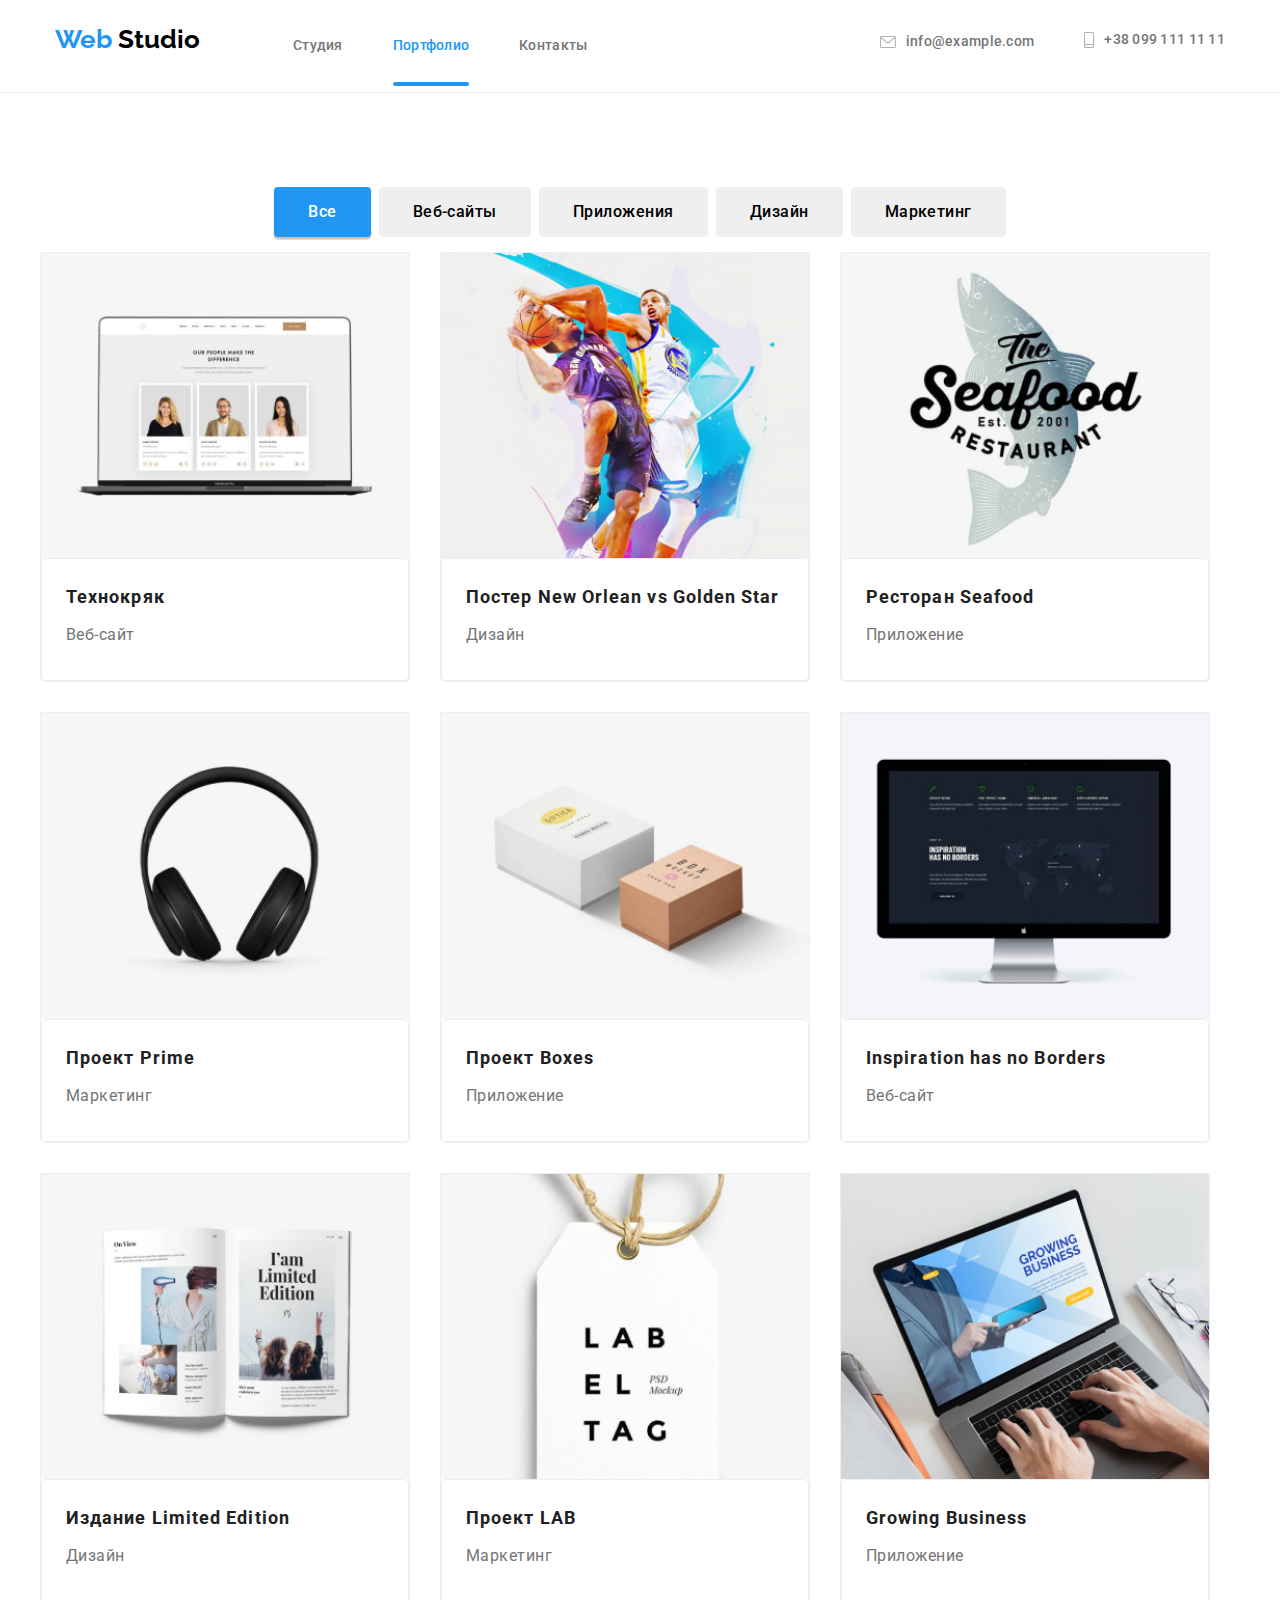
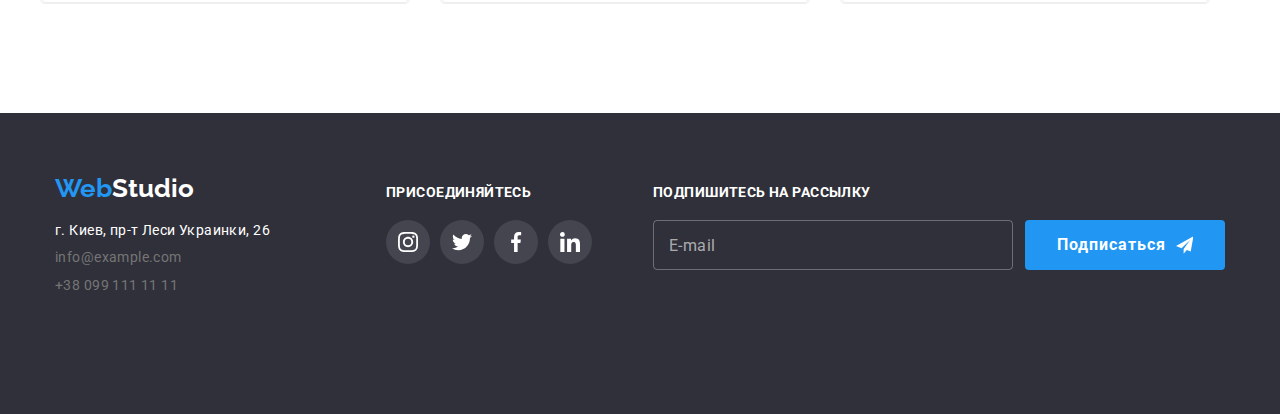
==== commit 47a6f678: "фото в герое" ====
--- a/portfolio.html
+++ b/portfolio.html
@@ -111,7 +111,7 @@
                                 <source srcset="./images/tablet/tablet1_1x.jpg 1x, ./images/tablet/ablet1_2x.jpg 2x"
                                 media="(min-width: 768px)"
                                 type="image/jpeg"/>
-                                <img  src="./images/portfolio/1.jpg" alt="ноутбук на котором изображены люди" width="370">
+                                <img  src="images/portfolio/1.jpg" alt="ноутбук на котором изображены люди" width="370">
                             </picture>
                                                             
                                 <p class="gallery-overlay">Технокряк это современная площадка распространения коронавируса. Компании используют
--- a/css/style.min.css
+++ b/css/style.min.css
@@ -1,2 +1,2 @@
-/*! modern-normalize v1.0.0 | MIT License | https://github.com/sindresorhus/modern-normalize */*,::after,::before{box-sizing:border-box}:root{-moz-tab-size:4;tab-size:4}html{line-height:1.15;-webkit-text-size-adjust:100%}body{margin:0}body{font-family:system-ui, -apple-system, 'Segoe UI', Roboto, Helvetica, Arial, sans-serif, 'Apple Color Emoji', 'Segoe UI Emoji'}hr{height:0;color:inherit}abbr[title]{text-decoration:underline dotted}b,strong{font-weight:bolder}code,kbd,pre,samp{font-family:ui-monospace, SFMono-Regular, Consolas, 'Liberation Mono', Menlo, monospace;font-size:1em}small{font-size:80%}sub,sup{font-size:75%;line-height:0;position:relative;vertical-align:baseline}sub{bottom:-.25em}sup{top:-.5em}table{text-indent:0;border-color:inherit}button,input,optgroup,select,textarea{font-family:inherit;font-size:100%;line-height:1.15;margin:0}button,select{text-transform:none}[type=button],[type=reset],[type=submit],button{-webkit-appearance:button}::-moz-focus-inner{border-style:none;padding:0}:-moz-focusring{outline:1px dotted ButtonText}:-moz-ui-invalid{box-shadow:none}legend{padding:0}progress{vertical-align:baseline}::-webkit-inner-spin-button,::-webkit-outer-spin-button{height:auto}[type=search]{-webkit-appearance:textfield;outline-offset:-2px}::-webkit-search-decoration{-webkit-appearance:none}::-webkit-file-upload-button{-webkit-appearance:button;font:inherit}summary{display:list-item}:root{--text-color: #757575;--logo-color: #2196f3;--list-color: #ffffff;--title-color: #2f303a;--peculiarity-color: #212121;--user-color: #f5f4fa;--animation: 250ms ease-in;--time-transition: cubic-bezier(0.4, 0, 0.2, 1)}*,*::before,*::after{box-sizing:border-box}body{background:var(--list-color);font-family:Roboto, sans-serif;max-height:100vh;overflow:auto}header{border-bottom:1px solid #ECECEC}@media screen and (min-width: 768px){header{height:60px}}img{display:block;width:100%;height:auto}@media screen and (max-width: 320px){img{max-width:100%}}@media screen and (min-width: 768px){img{width:100%}}a{text-decoration:none;color:var(--logo-color)}a:active{color:var(--logo-color, #2196f3)}ul{margin-top:0;margin-bottom:0;padding-left:0;list-style:none;color:var(--peculiarity-color, #212121)}h3{margin-top:0}.container{width:100%;padding:0 15px 0 15px;margin-left:auto;margin-right:auto}@media screen and (min-width: 480px){.container{max-width:480px}}@media screen and (min-width: 768px){.container{max-width:768px}}@media screen and (min-width: 1200px){.container{max-width:1200px}}.logo-nav{display:flex}.logo{padding-top:24px;padding-bottom:25px;width:145px;font-weight:bold;font-size:26px;line-height:1.19;font-family:Raleway;color:var(--logo-color)}@media screen and (max-width: 320px) and (min-width: 480px){.logo{font-size:24px;line-height:1.16;letter-spacing:0.03em;padding-top:16px;padding-bottom:16px}}@media screen and (min-width: 767px){.logo{margin-right:88px}}@media screen and (min-width: 1200px){.logo{margin-right:93px}}.logo-basement{display:inline-block;margin-bottom:20px;width:145px;font-weight:bold;font-size:26px;line-height:1.19;font-family:Raleway}.logo-footer{color:var(--list-color)}.logo-header{color:#000}.nav{display:inline-flex;flex-direction:row}@media screen and (max-width: 767.98px){.site-nav__item{display:none}}.site-nav__link-current::after{content:'';position:absolute;bottom:0;left:0;width:100%;height:4px;background-color:var(--logo-color);border-radius:2px}@media screen and (max-width: 767px){.site-nav__link-current::after{display:none}}.site-nav{display:flex;flex-direction:row;align-items:center;padding-left:0}@media screen and (min-width: 320px) and (max-width: 767px){.site-nav{flex-direction:row;padding-left:0;margin-left:auto;margin-right:auto;height:60px}}@media screen and (min-width: 768px) and (max-width: 1199px){.site-nav{height:80px}}.site-nav__contact{justify-content:flex-end;margin-left:auto}@media screen and (max-width: 767px){.site-nav__contact{display:none}}.site-nav__item:not(:last-child){margin-right:50px;position:relative}.site-nav__item:first-child{margin-left:93px;position:relative}@media screen and (min-width: 320px), (max-width: 767px){.site-nav__item:first-child{margin-left:0}}.site-nav__contact:not(:last-child){margin-right:50px;margin-left:auto}@media screen and (min-width: 767.89px){.site-nav__contact:not(:last-child){margin-bottom:10px;margin-right:0px}}@media screen and (min-width: 1200px){.site-nav__contact:not(:last-child){margin-right:50px}}.site-nav__link,.contact-header__link{display:flex;padding-top:32px;padding-bottom:32px;font-style:normal;text-decoration:none;font-weight:500;font-size:14px;line-height:1.14;letter-spacing:0.02em;align-items:center;color:var(--text-color);transition:color 250ms var(--time-transition)}.site-nav__link:hover,.site-nav__link:focus,.contact-header__link:hover,.contact-header__link:focus{animation-name:changeColor, changeTextTransform;animation-duration:3000ms}@keyframes changeTextTransform{0%{text-transform:uppercase}}.site-nav__link:hover,.site-nav__link:focus,.contact-header__link:hover,.contact-header__link:focus{color:var(--logo-color)}@media screen and (min-width: 1200px){.site-nav__link,.contact-header__link{padding-top:32px;padding-bottom:32px}}.site-nav__link:hover,.site-nav__link:focus{color:var(--logo-color)}.contact-header__link:hover,.contact-header__link:focus{color:var(--logo-color)}.site-nav__link-current{color:var(--logo-color)}.envelope,.smartphone{margin-right:10px;display:inline-flex;fill:#afb1b8;transition:fill 250ms var(--time-transition)}.contact-header{display:inline-flex;justify-self:flex-end;margin-left:auto;float:right}@media screen and (min-width: 768px){.contact-header{display:block}}@media screen and (min-width: 1200px){.contact-header{display:flex;align-items:baseline}}@media screen and (min-width: 768px) and (max-width: 1199px){.contact-header__link{font-weight:500;font-size:12px;line-height:1.16;letter-spacing:0.02em}}@media screen and (min-width: 768px) and (max-width: 1199px){a.mail{padding-top:21px;padding-bottom:0}}@media screen and (min-width: 768px) and (max-width: 1199px){a.phone{padding-top:0;padding-bottom:21px}}.contact-header__link:hover .envelope,.contact-header__link:focus .envelope{fill:var(--logo-color)}.contact-header__link:hover .smartphone,.contact-header__link:focus .smartphone{fill:var(--logo-color)}.mobile-btn{position:relative;height:40px;width:40px;background-color:transparent;border:none;display:flex;z-index:102;overflow:auto;padding:10px;margin-top:22px;margin-right:0}.mobile-btn.is-open{position:fixed;top:8px;right:8px}.mobile-btn .icon-close{display:none}@media screen and (min-width: 768px){.mobile-btn{display:none}}.mobile-btn.is-open .icon-close{display:block;position:fixed;top:8px;right:8px;fill:var(--logo-color)}.mobile-btn.is-open .icon-menu{display:none}button.mobile-btn.icon-menu{margin-right:0}.menu{display:none;top:0%;left:0;z-index:100;height:100vh;width:100vw;padding:48px 40px}.menu.is-open{position:fixed;display:flex;flex-direction:column;justify-content:space-between;background-color:#fff;z-index:101}@media screen and (min-width: 767px){.menu.is-open body{max-height:100vh;display:none;overflow:hidden}}@media screen and (max-width: 766px){.menu .menu{display:block;display:flex;overflow:auto;top:0;left:0;height:0;padding:0}}@media screen and (min-width: 768px){.menu .social__wrap{display:none}}.menu .menu-list{margin-top:0;margin-bottom:0}.menu .social__list{margin:0;flex-direction:row;align-items:center;justify-content:center}.menu .social__links{font-style:normal;font-weight:500;font-size:18px;line-height:1.2;letter-spacing:0.02em;color:var(--logo-color)}.menu .social__item:not(:last-child):after{content:"";top:0;right:0;width:100%;border-right:1px solid rgba(33,33,33,0.2);margin-left:10px}.menu .social__item:not(:last-child){margin-right:10px}.menu .social__item .social__links{font-weight:500;font-size:14px;line-height:1.22;letter-spacing:0.02em;color:var(--logo-color)}@media screen and (max-width: 320px){.menu .social__item .social__links{font-size:12px}}.mobile-nav{display:flex;flex-wrap:wrap;padding-left:0;justify-content:center;flex-direction:column}.mobile-nav__link{font-weight:500;font-size:40px;line-height:1.17;letter-spacing:0.02em;color:var(----peculiarity-color)}.menu__link--active{color:var(--logo-color)}.mobile-nav__item:not(:last-child){margin-bottom:35px}.mobile-contact{display:flex;flex-wrap:wrap;padding-left:0;justify-content:center;flex-direction:column;margin-bottom:64px}.mobile-contact__item{height:40px;left:40px;top:562px;font-style:normal;font-weight:500;font-size:34px;line-height:1.1;letter-spacing:0.02em}.mobile-mail{font-style:normal;font-weight:500;font-size:24px;line-height:28px;letter-spacing:0.02em;color:#757575}.mobile-contact__item:not(:last-child){margin-bottom:32px}footer{padding:60px 0 60px 0;margin-top:0;background:var(--title-color, #2F303A)}address{font-style:normal}@media screen and (min-width: 768px), (max-width: 1199px){address{flex-direction:column;justify-content:left}}.footer{display:flex;flex-wrap:wrap;align-items:baseline;justify-content:space-between}@media screen and (max-width: 480px){.footer{display:block;margin-bottom:30px}}@media screen and (min-width: 1200px){.footer{align-items:baseline}}@media screen and (min-width: 320px){address{text-align:center;margin-bottom:60px}}@media screen and (min-width: 1200px){.footer-contact{text-align:left}}.footer-address{color:var(--list-color);text-align:start;margin-bottom:9px;font-style:normal;text-decoration:none;font-size:14px;line-height:1.14;letter-spacing:0.03em;transition:color 250ms var(--time-transition)}@media screen and (max-width: 480px){.footer-address{text-align:center}}@media screen and (min-width: 768px) and (max-width: 1199px){.footer-address{text-align:center}}.footer-contact__item{padding-left:0;margin-bottom:9px}.site-nav-footer__link{margin-bottom:9px;font-style:normal;text-decoration:none;font-size:14px;line-height:1.14;color:var(--text-color);letter-spacing:0.03em;transition:color 250ms var(--time-transition)}.site-nav-footer__link:hover,.site-nav-footer__link:focus{color:var(--logo-color)}.card-footer{display:block}@media screen and (max-width: 480px){.card-footer{text-align:center}}@media screen and (min-width: 320px) and (max-width: 767){.card-footer{width:50%;align-items:center;text-align:center}}@media screen and (min-width: 768px) and (max-width: 1199px){.card-footer{width:calc((65% - 45px) / 2);flex-direction:column;justify-content:left;text-align:center}}@media screen and (min-width: 1200px){.card-footer{flex-basis:calc((50% - 45px) / 2)}}.site-nav-footer__link:hover,.site-nav-footer__link:focus{color:var(--logo-color)}.soсial{height:80px;display:flex}@media screen and (min-width: 768px) and (max-width: 1199px){.soсial{justify-content:center;margin-bottom:0;margin-right:auto;justify-content:left;width:calc((100% - 45px) / 2);flex-direction:column;align-items:center;margin-bottom:60px;margin-right:0;width:50%}}@media screen and (min-width: 1200px){.soсial{margin-right:100px;width:calc((50% - 45px) / 2)}}@media screen and (min-width: 320px) and (max-width: 767){.footer__social{justify-content:center;width:calc((100% - 45px) / 2);flex-basis:100%}}@media screen and (min-width: 320px) and (max-width: 767px){.footer__social{text-align:center}}.social-footer__icon{width:20px;height:20px;fill:var(--list-color)}.social-footer{display:inline-flex;padding-left:0;width:206px;height:44px}@media screen and (min-width: 320px), (max-width: 767){.social-footer{align-items:center;margin-bottom:60px;margin-right:0}}@media screen and (min-width: 768px), (max-width: 1199px){.social-footer{display:inline-flex;margin-bottom:60px;margin-right:auto}}.social-footer__link{display:flex;justify-content:center;align-items:center;width:44px;height:44px;border-radius:50%;background-color:rgba(255,255,255,0.1);transition:background-color 250ms var(--time-transition),fill 250ms var(--time-transition)}.social-footer__item+.social-footer__item{margin-left:10px}.social-footer__link:hover,.social-footer__link:focus{background-color:var(--logo-color)}button{border-color:transparent;margin-top:0;margin-bottom:0;padding:10px 32px;border-radius:4px;text-align:center}.pointer{cursor:pointer;width:200px;left:700px;top:430px}.stydio-button{font-weight:bold;font-size:16px;line-height:1.87;letter-spacing:0.06em;color:var(--list-color);background-color:var(--logo-color);font-family:inherit;align-items:center;text-align:center;white-space:nowrap;border-radius:4px;transition:box-shadow 250ms var(--time-transition)}.stydio-button:hover,.stydio-button:focus{background-color:#e76f60}@media screen and (min-width: 320px){.stydio-button{padding:10px}}.stydio-button:hover,.stydio-button:focus{box-shadow:0px 4px 4px rgba(0,0,0,0.15)}.section{padding:94px 0 94px 0}.portfolio-button__element{flex-direction:column;font-weight:500;font-size:16px;line-height:1.6;text-align:center;letter-spacing:0.03em;transition:color 250ms var(--time-transition),background-color 250ms var(--time-transition),box-shadow 250ms var(--time-transition)}.portfolio-button__element:hover{box-shadow:0 0 10px 0 #3498db inset, 0 0 10px 4px #3498db;background:#18614f;transform:translateY(2px)}.portfolio-button__element:focus{box-shadow:0 0 10px 0 #3498db inset, 0 0 10px 4px #3498db;background:#18614f;transform:translateY(2px)}.portfolio-button__element:focus{border-radius:4px;color:var(--main-background)}.portfolio-button__element:active{border-radius:4px;color:var(--main-background)}.portfolio-button__element:hover{border-radius:4px;color:var(--main-background)}.portfolio-button{display:flex;justify-content:center;margin-left:auto;margin-right:auto;margin-bottom:50px;padding-left:0}@media screen and (min-width: 320px) and (max-width: 767px){.portfolio-button{flex-direction:row;flex-wrap:wrap;justify-content:start;margin-bottom:40px}}@media screen and (min-width: 768px){.portfolio-button{justify-content:center;margin-bottom:30px}}@media screen and (min-width: 320px) and (max-width: 767px){.portfolio-button__element{margin-bottom:15px}}.portfolio-button__all{background-color:#2196f3;color:#fff;box-shadow:0px 3px 1px rgba(0,0,0,0.1),0px 1px 2px rgba(0,0,0,0.08),0px 2px 2px rgba(0,0,0,0.12)}.portfolio-button__elementt:not(:last-child){margin-right:8px}.portfolio-button__item:not(:last-child){margin-right:8px}.portfolio-button__element:focus,.portfolio-button__element:hover{background:var(--logo-color);border-radius:4px;color:var(--list-color);box-shadow:0px 3px 1px rgba(0,0,0,0.1),0px 1px 2px rgba(0,0,0,0.08),0px 2px 2px rgba(0,0,0,0.12)}h1{margin-bottom:0;text-align:center}.main{margin-top:0;margin-bottom:0;margin-left:auto;margin-right:auto;background:var(--title-color, #2f303a);padding:200px 0;text-align:center;max-width:1600px;background-image:linear-gradient(to right, rgba(47,48,58,0.4), rgba(47,48,58,0.4)),url(../images/фон.jpg);background-position:center;background-repeat:no-repeat;background-size:cover}@media screen and (min-width: 320px){.main{padding-top:110px;padding-bottom:110px;height:350px;background-image:url(/images/Header1х.jpg)}}@media screen and (min-width: 320px) and (min-device-pixel-ratio: 2), screen and (min-width: 320px) and (min-resolution: 192dpi), screen and (min-width: 320px) and (min-resolution: 2dppx){.main{background-image:linear-gradient(rgba(47,48,58,0.4), rgba(47,48,58,0.4)),url(/images/Header1х.jpg)}}@media screen and (min-width: 480px), (max-width: 767px){.main{padding-top:118px;padding-bottom:118px;height:400px;background-image:url(/images/Header1х.jpg)}}@media screen and (min-width: 480px) and (min-device-pixel-ratio: 2), (max-width: 767px) and (min-device-pixel-ratio: 2), screen and (min-width: 480px) and (min-resolution: 192dpi), (max-width: 767px) and (min-resolution: 192dpi), screen and (min-width: 480px) and (min-resolution: 2dppx), (max-width: 767px) and (min-resolution: 2dppx){.main{background-image:linear-gradient(rgba(47,48,58,0.4), rgba(47,48,58,0.4)),url(/images/Header1х.jpg)}}@media screen and (min-width: 768px) and (max-width: 968px){.main{background-image:url(/images/Header2х.jpg)}}@media screen and (min-width: 768px) and (max-width: 968px) and (min-device-pixel-ratio: 2), screen and (min-width: 768px) and (max-width: 968px) and (min-resolution: 192dpi), screen and (min-width: 768px) and (max-width: 968px) and (min-resolution: 2dppx){.main{background-image:linear-gradient(rgba(47,48,58,0.4), rgba(47,48,58,0.4)),url(/images/Header2х.jpg)}}@media screen and (min-width: 970px){.main{padding-top:200px;padding-bottom:200px;margin-right:auto;margin-left:auto;height:600px;background-image:linear-gradient(rgba(47,48,58,0.4), rgba(47,48,58,0.4)),url(/images/фон.jpg)}}@media screen and (min-width: 970px) and (min-device-pixel-ratio: 2), screen and (min-width: 970px) and (min-resolution: 192dpi), screen and (min-width: 970px) and (min-resolution: 2dppx){.main{background-image:linear-gradient(rgba(47,48,58,0.4), rgba(47,48,58,0.4)),url(/images/фон.jpg)}}.title{width:696px;margin:auto;margin-bottom:30px;font-weight:900;font-size:44px;line-height:1.36;color:var(--list-color, white);letter-spacing:0.06em;text-align:center;text-transform:uppercase}@media screen and (min-width: 320px) and (max-width: 767px){.title{width:360px;font-weight:500;font-size:20px;line-height:1.61;text-align:center;letter-spacing:0.06em}}@media screen and (min-width: 768px) and (max-width: 1199px){.title{width:360px;font-weight:900;font-size:26px;line-height:1.61;letter-spacing:0.06em;text-align:center}}@media screen and (min-width: 1200px){.title{font-weight:900;font-size:44px;line-height:1.37}}h2{margin-top:0;margin-bottom:0}.peculiarity-section{padding-top:94px;padding-bottom:94px}.list{display:flex;flex-wrap:wrap;padding-left:0;justify-content:center}.list__item{flex-basis:100%}@media screen and (min-width: 768px){.list__item{flex-basis:calc((100% - 90px) / 2);margin-right:30px}}@media screen and (min-width: 1200px){.list__item{flex-basis:calc((100% - 90px) / 4)}}@media screen and (min-width: 768px) and (max-width: 1199px){.list__item:nth-child(2n){margin-right:0}.list__item:nth-last-child(-n+2){margin-bottom:0}}@media screen and (min-width: 1200px){.list__item:nth-child(4n){margin-right:0}.list__item:nth-last-child(-n+4){margin-bottom:0}}.list__item:not(:last-child){margin-bottom:30px}.peculiarity{font-family:Roboto;font-style:normal;font-weight:bold;font-size:14px;line-height:1.14;color:var(--peculiarity-color, #212121);text-transform:uppercase;margin-top:0;margin-bottom:10px;letter-spacing:0.03em}p{margin-top:0;margin-bottom:16px;font-weight:normal;font-size:16px;line-height:1.19;color:var(--text-color);letter-spacing:0.03em}.list__item-text{font-style:normal;font-weight:normal;font-size:14px;line-height:1.71;letter-spacing:0.03em}.antena::before{content:'';display:block;height:120px;background-image:url(../images/icon/antenna.svg);background-size:70px;background-repeat:no-repeat;background-position:center;background-color:#f5f4fa;margin-bottom:30px}.clock::before{content:'';display:block;height:120px;background-image:url(../images/icon/clock.svg);background-size:70px;background-repeat:no-repeat;background-position:center;background-color:#f5f4fa;margin-bottom:30px}.diagram::before{content:'';display:block;height:120px;background-image:url(../images/icon/diagram.svg);background-size:70px;background-repeat:no-repeat;background-position:center;background-color:#f5f4fa;margin-bottom:30px}.astronaut::before{content:'';display:block;height:120px;background-image:url(../images/icon/astronaut.svg);background-size:70px;background-repeat:no-repeat;background-position:center;background-color:#f5f4fa;margin-bottom:30px}.visualization-section{padding-bottom:94px}@media screen and (max-width: 1199.98px){.visualization-section{display:none}}.main-title{margin-bottom:50px;font-weight:bold;font-size:36px;line-height:1.17;color:var(--peculiarity-color, #212121);text-align:center;letter-spacing:0.03em}.visualization{display:flex;padding-left:0}.visualization__item{position:relative;width:370px;height:294px}.visualization__item:not(:last-child){margin-right:30px}.visualization-item-element{position:absolute;top:100%;transform:translateY(-100%);width:370px;height:70px;display:flex;align-items:center;justify-content:center;background-color:rgba(47,48,58,0.8)}.visualization-item-element__text{color:var(--list-color);margin-bottom:0;font-weight:bold;font-size:14px;line-height:1.14;letter-spacing:0.03em;text-transform:uppercase}.user{background:var(--user-color, #f5f4fa);padding:94px 0 94px 0;margin-left:auto;margin-right:auto}.user-block{display:flex;flex-wrap:wrap;padding-left:0;justify-content:center}.user-block__item:not(:last-child){margin-right:30px}.user-block__item{flex-basis:100%;max-width:270px;width:270px;border-radius:0px 0px 4px 4px;border:2px solid #eeeeee;box-shadow:0px 1px 3px rgba(0,0,0,0.12),0px 1px 1px rgba(0,0,0,0.14),0px 2px 1px rgba(0,0,0,0.2);background-color:var(--list-color)}@media screen and (min-width: 768px) and (max-width: 1199px){.user-block__item{flex-basis:calc((100% - 3 * 30px) / 2);margin-right:30px;margin-bottom:30px;max-width:270px}}@media screen and (min-width: 1200px){.user-block__item{flex-basis:calc((100% - 90px) / 4)}}@media screen and (min-width: 320px) and (max-width: 767px){.user-block__item{margin-bottom:30px;margin-right:30px}}h3{margin-block-start:0em}.studio-card{padding:20px 24px;text-align:center}.social-icons{display:inline-flex;padding-left:0}.social-icons-link{display:flex;justify-content:center;align-items:center;width:44px;height:44px;border-radius:50%;background-color:#fff;transition:fill 250ms var(--time-transition),background-color 250ms var(--time-transition)}.social-icons__item+.social-icons__item{margin-left:10px}.social-icons-link:hover .social-icons-link__icon,.social-icons-link:focus .social-icons-link__icon{fill:var(--list-color)}.social-icons-link:hover,.social-icons-link:focus{background-color:var(--logo-color)}.social-icons-link__icon{fill:#afb1b8;width:20px;height:20px}.client{padding:94px 0 94px 0}.company{display:flex;flex-wrap:wrap;padding-left:0;margin-top:-30px;margin-left:-30px}.company-item{display:flex;align-items:center;justify-content:center;margin-top:30px;margin-left:30px;box-sizing:border-box}@media screen and (min-width: 320px){.company-item{flex-basis:calc((100% - 60px) / 2)}}@media screen and (min-width: 768px){.company-item{flex-basis:calc((100% - 90px) / 3)}}@media screen and (min-width: 1200px){.company-item{flex-basis:calc((100% - 180px) / 6)}}.company-link{display:flex;justify-content:center;align-items:center;width:170px;height:92px;border:1px solid #afb1b8;border-radius:4px;transition:border 250ms var(--time-transition)}.company-link:hover,.company-link:focus{border:1px solid var(--logo-color)}.company-link:hover .company-link__icon,.company-link:focus .company-link__icon{fill:var(--logo-color)}.company-link__icon{fill:#afb1b8;transition:fill 250ms var(--time-transition)}@media screen and (max-width: 768px){.main-title{font-size:28px;line-height:1.17}}.subscription{flex-basis:calc(50% - 15px)}@media screen and (min-width: 320px) and (max-width: 767px){.subscription{flex-basis:100%;align-items:center;justify-content:center;text-align:center}}@media screen and (min-width: 768px) and (max-width: 1199px){.subscription{flex-basis:calc(100% - 15px)}}.footer-list{text-transform:uppercase;color:var(--list-color);font-weight:bold;font-size:14px;line-height:1.14;letter-spacing:0.03em;margin-bottom:20px;text-align:start}@media screen and (min-width: 320px) and (max-width: 767px){.footer-list{text-align:center}}@media screen and (min-width: 768px) and (max-width: 1199px){.footer-list{text-align:center}}.footer-form{display:inline-flex}@media screen and (min-width: 320px) and (max-width: 767px){.footer-form{display:flex;flex-direction:column;align-items:center;justify-content:center;text-align:center}}@media screen and (min-width: 768px) and (max-width: 1199px){.footer-form{display:flex;flex-direction:column;align-items:center;justify-content:center;text-align:center;flex-basis:100%}}.footer-input{height:50px;width:350px;margin:0;background-color:transparent;border:1px solid rgba(255,255,255,0.3);border-radius:4px;color:var(--text-color);padding-left:15px}@media screen and (min-width: 320px), (max-width: 767px){.footer-input{display:block;max-width:450px;margin-bottom:20px;margin-right:0}}@media screen and (min-width: 768px) and (max-width: 1199px){.footer-input{justify-content:center;width:450px;margin-left:auto;margin-right:auto;margin-bottom:20px}}@media screen and (min-width: 1200px){.footer-input{display:inline-flex;width:360px;margin-bottom:0}}.footer-input::placeholder{font-size:16px;line-height:1.25;letter-spacing:0.03em;color:rgba(255,255,255,0.6)}.footer-submit-btn{margin-left:12px;display:inline-flex;justify-content:center;align-items:center}.footer-icon-send{margin-left:10px;fill:var(--list-color)}.gallery{display:flex;flex-wrap:wrap;padding-left:0;margin-top:-30px;margin-left:-30px}.gallery-item{width:100%;margin:15px;border-bottom-right-radius:5px;border-bottom-left-radius:5px;cursor:pointer;background-color:var(--list-color);border:1px solid #eeeeee;transition:box-shadow 250ms var(--time-transition),color 250ms var(--time-transition),background-color 250ms var(--time-transition)}@media screen and (min-width: 768px){.gallery-item{flex-basis:calc((100% - 4 * 15px) / 2)}}@media screen and (min-width: 1200px){.gallery-item{flex-basis:calc((100% - 6 * 15px) / 3)}}.gallery-item:hover{box-shadow:0px 1px 1px rgba(0,0,0,0.12),0px 4px 4px rgba(0,0,0,0.06),1px 4px 6px rgba(0,0,0,0.16)}.gallery-item__link:focus{box-shadow:0px 1px 1px rgba(0,0,0,0.12),0px 4px 4px rgba(0,0,0,0.06),1px 4px 6px rgba(0,0,0,0.16)}.gallery-item__link{display:block}.gallery-item-text:hover .gallery-overlay,.gallery-item__link:focus .gallery-overlay{transform:translateY(0)}.gallery-overlay{position:absolute;left:0;top:0;width:100%;height:100%;padding:63px 24px;font-style:normal;font-weight:normal;font-size:18px;line-height:1.5;letter-spacing:0.03em;color:var(--list-color);background-color:rgba(33,150,243,0.9);transform:translateY(101%);transition:var(--animation);transition-timing-function:var(--time-transition)}.gallery-item-text{position:relative;overflow:hidden}@media screen and (max-width: 375px){.gallery-item-text{font-size:14px;padding-top:30px}}.portfolio-card{border:1px solid #eeeeee;border-radius:5px;padding:20px 24px}.card-element{margin-top:0;margin-bottom:10px;font-weight:bold;font-size:18px;line-height:2;letter-spacing:0.06em;color:var(--peculiarity-color)}.backdrop{position:fixed;top:0;left:0;width:100%;height:100%;background-color:rgba(0,0,0,0.2);opacity:1;transition-property:opacity;transition:opacity 250ms var(--time-transition)}@media screen and (max-width: 768px){.backdrop{padding:94px 15px;overflow-y:scroll}}.is-hidden{opacity:0;pointer-events:none}.is-hidden .modal{transform:translate(-50%, -50%) scale(0)}.modal{position:relative;width:528px;height:581px;top:50%;left:50%;padding:40px;background-color:var(--list-color);box-shadow:0px 1px 3px rgba(0,0,0,0.12),0px 1px 1px rgba(0,0,0,0.14),0px 2px 1px rgba(0,0,0,0.2);border-radius:4px;transform:translate(-50%, -50%) scale(1);transition:transform 250ms var(--time-transition)}@media screen and (min-width: 320px){.modal{width:450px}}@media screen and (min-width: 768px){.modal{position:absolute;top:50%;left:50%;transform:translate(-50%, -50%);width:450px}}@media screen and (min-width: 1200px){.modal{position:absolute;top:50%;left:50%;transform:translate(-50%, -50%);min-width:528px;min-height:581px}}@media screen and (max-width: 479px){.modal-form{padding:20px;padding-top:40px}}.close-icon{position:absolute;top:50%;left:50%;transform:translate(-50%, -50%)}.modal-text{margin-bottom:12px;color:var(--peculiarity-color);font-weight:700;font-size:20px;line-height:1.15;text-align:center;letter-spacing:0.03em}.modal-label{display:flex;flex-direction:column;margin-bottom:10px;color:var(--text-color);font-weight:400;font-size:12px;line-height:1.16;letter-spacing:0.01em}.modal-input-form{position:relative;margin-top:4px}.modal-input{width:100%;padding-left:45px;height:40px;margin:0;background-color:transparent;border:1px solid rgba(33,33,33,0.2);border-radius:4px;transition:outline 250ms var(--time-transition),border 250ms var(--time-transition)}.modal-icon{position:absolute;top:50%;left:15px;transform:translateY(-50%);fill:var(--peculiarity-color);transition:fill 250ms var(--time-transition)}.modal-input:focus+.modal-icon{fill:var(--logo-color)}.modal-input:focus{outline:transparent;border:1px solid var(--logo-color)}textarea.modal-input{resize:none;height:120px;padding:12px 16px}.modal-input::placeholder{font-weight:400;font-size:12px;line-height:1.16;letter-spacing:0.01em;color:rgba(117,117,117,0.5)}.modal-checkbox{-webkit-appearance:none;-moz-appearance:none;appearance:none}.modal-checkbox-form{display:flex;align-items:center;justify-content:center}.modal-checkbox-text{font-style:normal;font-weight:normal;font-size:14px;line-height:24px;letter-spacing:0.03em;color:var(--text-color)}@media screen and (min-width: 320px){.modal-checkbox-text{flex-wrap:wrap;font-size:8px}}@media screen and (min-width: 420px){.modal-checkbox-text{margin-left:0;font-size:10px;line-height:1.16}}@media screen and (min-width: 1200px){.modal-checkbox-text{display:flex;align-items:center;margin-left:8px;align-content:center;font-size:14px;line-height:1.71px}}.modal-checkbox-link{color:var(--logo-color);font-style:normal;font-weight:normal;font-size:14px;line-height:24px;letter-spacing:0.03em;text-decoration-line:underline}@media screen and (max-width: 377px){.modal-checkbox-link{font-size:8px}}@media screen and (min-width: 378px) and (max-width: 479px){.modal-checkbox-link{font-size:10px}}@media screen and (min-width: 1200px){.modal-checkbox-link{font-size:14px;line-height:1.71}}.modal-icon-checkbox{margin-right:7px;fill:transparent;background-color:transparent;border-radius:2px;border:2px solid #000;transition:background-color 250ms var(--time-transition),fill 250ms var(--time-transition),border 250ms var(--time-transition)}@media screen and (max-width: 377px){.modal-icon-checkbox{width:12px;height:11px}}@media screen and (min-width: 378px) and (max-width: 479px){.modal-icon-checkbox{width:13px;height:12px}}.modal-checkbox:focus+.modal-icon-checkbox{outline:3px solid var(--logo-color)}.modal-checkbox:checked+.modal-icon-checkbox{background-color:var(--logo-color);fill:var(--list-color);border:transparent}.modal-close-btn{position:absolute;width:30px;height:30px;right:8px;top:8px;cursor:pointer;background-color:var(--list-color);box-sizing:border-box;border:1px solid rgba(0,0,0,0.1);border-radius:50%;padding:0;transition:color 250ms var(--time-transition)}.modal-submit-btn{margin-top:30px;margin-left:124px;margin-right:124px;margin-bottom:40px}.modal-submit-btn,.footer-submit-btn{width:200px;height:50px;border:none;color:var(--list-color);font-weight:700;font-size:16px;line-height:1.88;letter-spacing:0.06em;cursor:pointer;background-color:var(--logo-color);border-radius:4px;transition:box-shadow 250ms var(--time-transition)}.modal-submit-btn:hover{box-shadow:0px 4px 4px rgba(0,0,0,0.15)}.modal-submit-btn:focus{box-shadow:0px 4px 4px rgba(0,0,0,0.15)}.close-icon{fill:currentColor;position:absolute;top:50%;left:50%;transform:translate(-50%, -50%)}.modal-close-btn:focus,.modal-close-btn:hover{color:var(--logo-color);outline:transparent}
+/*! modern-normalize v1.0.0 | MIT License | https://github.com/sindresorhus/modern-normalize */*,::after,::before{box-sizing:border-box}:root{-moz-tab-size:4;tab-size:4}html{line-height:1.15;-webkit-text-size-adjust:100%}body{margin:0}body{font-family:system-ui, -apple-system, 'Segoe UI', Roboto, Helvetica, Arial, sans-serif, 'Apple Color Emoji', 'Segoe UI Emoji'}hr{height:0;color:inherit}abbr[title]{text-decoration:underline dotted}b,strong{font-weight:bolder}code,kbd,pre,samp{font-family:ui-monospace, SFMono-Regular, Consolas, 'Liberation Mono', Menlo, monospace;font-size:1em}small{font-size:80%}sub,sup{font-size:75%;line-height:0;position:relative;vertical-align:baseline}sub{bottom:-.25em}sup{top:-.5em}table{text-indent:0;border-color:inherit}button,input,optgroup,select,textarea{font-family:inherit;font-size:100%;line-height:1.15;margin:0}button,select{text-transform:none}[type=button],[type=reset],[type=submit],button{-webkit-appearance:button}::-moz-focus-inner{border-style:none;padding:0}:-moz-focusring{outline:1px dotted ButtonText}:-moz-ui-invalid{box-shadow:none}legend{padding:0}progress{vertical-align:baseline}::-webkit-inner-spin-button,::-webkit-outer-spin-button{height:auto}[type=search]{-webkit-appearance:textfield;outline-offset:-2px}::-webkit-search-decoration{-webkit-appearance:none}::-webkit-file-upload-button{-webkit-appearance:button;font:inherit}summary{display:list-item}:root{--text-color: #757575;--logo-color: #2196f3;--list-color: #ffffff;--title-color: #2f303a;--peculiarity-color: #212121;--user-color: #f5f4fa;--animation: 250ms ease-in;--time-transition: cubic-bezier(0.4, 0, 0.2, 1)}*,*::before,*::after{box-sizing:border-box}body{background:var(--list-color);font-family:Roboto, sans-serif;max-height:100vh;overflow:auto}header{border-bottom:1px solid #ECECEC}img{display:block;width:100%;height:auto}@media screen and (max-width: 320px){img{max-width:100%}}@media screen and (min-width: 768px){img{width:100%}}a{text-decoration:none;color:var(--logo-color)}a:active{color:var(--logo-color, #2196f3)}ul{margin-top:0;margin-bottom:0;padding-left:0;list-style:none;color:var(--peculiarity-color, #212121)}h3{margin-top:0}.container{width:100%;padding:0 15px 0 15px;margin-left:auto;margin-right:auto}@media screen and (min-width: 480px){.container{max-width:480px}}@media screen and (min-width: 768px){.container{max-width:768px}}@media screen and (min-width: 1200px){.container{max-width:1200px}}.logo-nav{display:flex}.logo{padding-top:24px;padding-bottom:25px;width:145px;font-weight:bold;font-size:26px;line-height:1.19;font-family:Raleway;color:var(--logo-color)}@media screen and (max-width: 320px) and (min-width: 480px){.logo{font-size:24px;line-height:1.16;letter-spacing:0.03em;padding-top:16px;padding-bottom:16px}}@media screen and (min-width: 767px){.logo{margin-right:88px}}@media screen and (min-width: 1200px){.logo{margin-right:93px}}.logo-basement{display:inline-block;margin-bottom:20px;width:145px;font-weight:bold;font-size:26px;line-height:1.19;font-family:Raleway}.logo-footer{color:var(--list-color)}.logo-header{color:#000}.nav{display:inline-flex;flex-direction:row}@media screen and (max-width: 767.98px){.site-nav__item{display:none}}.site-nav__link-current::after{content:'';position:absolute;bottom:0;left:0;width:100%;height:4px;background-color:var(--logo-color);border-radius:2px}@media screen and (max-width: 767px){.site-nav__link-current::after{display:none}}.site-nav{display:flex;flex-direction:row;align-items:center;padding-left:0}@media screen and (min-width: 320px) and (max-width: 767px){.site-nav{flex-direction:row;padding-left:0;margin-left:auto;margin-right:auto;height:60px}}@media screen and (min-width: 768px) and (max-width: 1199px){.site-nav{height:80px}}.site-nav__contact{justify-content:flex-end;margin-left:auto}@media screen and (max-width: 767px){.site-nav__contact{display:none}}.site-nav__item:not(:last-child){margin-right:50px;position:relative}.site-nav__item:first-child{margin-left:93px;position:relative}@media screen and (min-width: 320px), (max-width: 767px){.site-nav__item:first-child{margin-left:0}}.site-nav__contact:not(:last-child){margin-right:50px;margin-left:auto}@media screen and (min-width: 767.89px){.site-nav__contact:not(:last-child){margin-bottom:10px;margin-right:0px}}@media screen and (min-width: 1200px){.site-nav__contact:not(:last-child){margin-right:50px}}.site-nav__link,.contact-header__link{display:flex;padding-top:32px;padding-bottom:32px;font-style:normal;text-decoration:none;font-weight:500;font-size:14px;line-height:1.14;letter-spacing:0.02em;align-items:center;color:var(--text-color);transition:color 250ms var(--time-transition)}.site-nav__link:hover,.site-nav__link:focus,.contact-header__link:hover,.contact-header__link:focus{animation-name:changeColor, changeTextTransform;animation-duration:3000ms}@keyframes changeTextTransform{0%{text-transform:uppercase}}.site-nav__link:hover,.site-nav__link:focus,.contact-header__link:hover,.contact-header__link:focus{color:var(--logo-color)}@media screen and (min-width: 1200px){.site-nav__link,.contact-header__link{padding-top:32px;padding-bottom:32px}}.site-nav__link:hover,.site-nav__link:focus{color:var(--logo-color)}.contact-header__link:hover,.contact-header__link:focus{color:var(--logo-color)}.site-nav__link-current{color:var(--logo-color)}.envelope,.smartphone{margin-right:10px;display:inline-flex;fill:#afb1b8;transition:fill 250ms var(--time-transition)}.contact-header{display:inline-flex;justify-self:flex-end;margin-left:auto;float:right}@media screen and (min-width: 768px){.contact-header{display:block}}@media screen and (min-width: 1200px){.contact-header{display:flex;align-items:baseline}}@media screen and (min-width: 768px) and (max-width: 1199px){.contact-header__link{font-weight:500;font-size:12px;line-height:1.16;letter-spacing:0.02em}}@media screen and (min-width: 768px) and (max-width: 1199px){a.mail{padding-top:21px;padding-bottom:0}}@media screen and (min-width: 768px) and (max-width: 1199px){a.phone{padding-top:0;padding-bottom:21px}}.contact-header__link:hover .envelope,.contact-header__link:focus .envelope{fill:var(--logo-color)}.contact-header__link:hover .smartphone,.contact-header__link:focus .smartphone{fill:var(--logo-color)}.mobile-btn{position:relative;height:40px;width:40px;background-color:transparent;border:none;display:flex;z-index:102;overflow:auto;padding:10px;margin-top:22px;margin-right:0}.mobile-btn.is-open{position:fixed;top:8px;right:8px}.mobile-btn .icon-close{display:none}@media screen and (min-width: 768px){.mobile-btn{display:none}}.mobile-btn.is-open .icon-close{display:block;position:fixed;top:8px;right:8px;fill:var(--logo-color)}.mobile-btn.is-open .icon-menu{display:none}button.mobile-btn.icon-menu{margin-right:0}.menu{display:none;top:0%;left:0;z-index:100;height:100vh;width:100vw;padding:48px 40px}.menu.is-open{position:fixed;display:flex;flex-direction:column;justify-content:space-between;background-color:#fff;z-index:101}@media screen and (min-width: 767px){.menu.is-open body{max-height:100vh;display:none;overflow:hidden}}@media screen and (max-width: 766px){.menu .menu{display:block;display:flex;overflow:auto;top:0;left:0;height:0;padding:0}}@media screen and (min-width: 768px){.menu .social__wrap{display:none}}.menu .menu-list{margin-top:0;margin-bottom:0}.menu .social__list{margin:0;flex-direction:row;align-items:center;justify-content:center}.menu .social__links{font-style:normal;font-weight:500;font-size:18px;line-height:1.2;letter-spacing:0.02em;color:var(--logo-color)}.menu .social__item:not(:last-child):after{content:"";top:0;right:0;width:100%;border-right:1px solid rgba(33,33,33,0.2);margin-left:10px}.menu .social__item:not(:last-child){margin-right:10px}.menu .social__item .social__links{font-weight:500;font-size:14px;line-height:1.22;letter-spacing:0.02em;color:var(--logo-color)}@media screen and (max-width: 320px){.menu .social__item .social__links{font-size:12px}}.mobile-nav{display:flex;flex-wrap:wrap;padding-left:0;justify-content:center;flex-direction:column}.mobile-nav__link{font-weight:500;font-size:40px;line-height:1.17;letter-spacing:0.02em;color:var(----peculiarity-color)}.menu__link--active{color:var(--logo-color)}.mobile-nav__item:not(:last-child){margin-bottom:35px}.mobile-contact{display:flex;flex-wrap:wrap;padding-left:0;justify-content:center;flex-direction:column;margin-bottom:64px}.mobile-contact__item{height:40px;left:40px;top:562px;font-style:normal;font-weight:500;font-size:34px;line-height:1.1;letter-spacing:0.02em}.mobile-mail{font-style:normal;font-weight:500;font-size:24px;line-height:28px;letter-spacing:0.02em;color:#757575}.mobile-contact__item:not(:last-child){margin-bottom:32px}footer{padding:60px 0 60px 0;margin-top:0;background:var(--title-color, #2F303A)}address{font-style:normal}@media screen and (min-width: 768px), (max-width: 1199px){address{flex-direction:column;justify-content:left}}.footer{display:flex;flex-wrap:wrap;align-items:baseline;justify-content:space-between}@media screen and (max-width: 480px){.footer{display:block;margin-bottom:30px}}@media screen and (min-width: 1200px){.footer{align-items:baseline}}@media screen and (min-width: 320px){address{text-align:center;margin-bottom:60px}}@media screen and (min-width: 1200px){.footer-contact{text-align:left}}.footer-address{color:var(--list-color);text-align:start;margin-bottom:9px;font-style:normal;text-decoration:none;font-size:14px;line-height:1.14;letter-spacing:0.03em;transition:color 250ms var(--time-transition)}@media screen and (max-width: 480px){.footer-address{text-align:center}}@media screen and (min-width: 768px) and (max-width: 1199px){.footer-address{text-align:center}}.footer-contact__item{padding-left:0;margin-bottom:9px}.site-nav-footer__link{margin-bottom:9px;font-style:normal;text-decoration:none;font-size:14px;line-height:1.14;color:var(--text-color);letter-spacing:0.03em;transition:color 250ms var(--time-transition)}.site-nav-footer__link:hover,.site-nav-footer__link:focus{color:var(--logo-color)}.card-footer{display:block}@media screen and (max-width: 480px){.card-footer{text-align:center}}@media screen and (min-width: 320px) and (max-width: 767){.card-footer{width:50%;align-items:center;text-align:center}}@media screen and (min-width: 768px) and (max-width: 1199px){.card-footer{width:calc((65% - 45px) / 2);flex-direction:column;justify-content:left;text-align:center}}@media screen and (min-width: 1200px){.card-footer{flex-basis:calc((50% - 45px) / 2)}}.site-nav-footer__link:hover,.site-nav-footer__link:focus{color:var(--logo-color)}.soсial{height:80px;display:flex}@media screen and (min-width: 768px) and (max-width: 1199px){.soсial{justify-content:center;margin-bottom:0;margin-right:auto;justify-content:left;width:calc((100% - 45px) / 2);flex-direction:column;align-items:center;margin-bottom:60px;margin-right:0;width:50%}}@media screen and (min-width: 1200px){.soсial{margin-right:100px;width:calc((50% - 45px) / 2)}}@media screen and (min-width: 320px) and (max-width: 767){.footer__social{justify-content:center;width:calc((100% - 45px) / 2);flex-basis:100%}}@media screen and (min-width: 320px) and (max-width: 767px){.footer__social{text-align:center}}.social-footer__icon{width:20px;height:20px;fill:var(--list-color)}.social-footer{display:inline-flex;padding-left:0;width:206px;height:44px}@media screen and (min-width: 320px), (max-width: 767){.social-footer{align-items:center;margin-bottom:60px;margin-right:0}}@media screen and (min-width: 768px), (max-width: 1199px){.social-footer{display:inline-flex;margin-bottom:60px;margin-right:auto}}.social-footer__link{display:flex;justify-content:center;align-items:center;width:44px;height:44px;border-radius:50%;background-color:rgba(255,255,255,0.1);transition:background-color 250ms var(--time-transition),fill 250ms var(--time-transition)}.social-footer__item+.social-footer__item{margin-left:10px}.social-footer__link:hover,.social-footer__link:focus{background-color:var(--logo-color)}button{border-color:transparent;margin-top:0;margin-bottom:0;padding:10px 32px;border-radius:4px;text-align:center}.pointer{cursor:pointer;width:200px;left:700px;top:430px}.stydio-button{font-weight:bold;font-size:16px;line-height:1.87;letter-spacing:0.06em;color:var(--list-color);background-color:var(--logo-color);font-family:inherit;align-items:center;text-align:center;white-space:nowrap;border-radius:4px;transition:box-shadow 250ms var(--time-transition)}.stydio-button:hover,.stydio-button:focus{background-color:#e76f60}@media screen and (min-width: 320px){.stydio-button{padding:10px}}.stydio-button:hover,.stydio-button:focus{box-shadow:0px 4px 4px rgba(0,0,0,0.15)}.section{padding:94px 0 94px 0}.portfolio-button__element{flex-direction:column;font-weight:500;font-size:16px;line-height:1.6;text-align:center;letter-spacing:0.03em;transition:color 250ms var(--time-transition),background-color 250ms var(--time-transition),box-shadow 250ms var(--time-transition)}.portfolio-button__element:hover{box-shadow:0 0 10px 0 #3498db inset, 0 0 10px 4px #3498db;background:#18614f;transform:translateY(2px)}.portfolio-button__element:focus{box-shadow:0 0 10px 0 #3498db inset, 0 0 10px 4px #3498db;background:#18614f;transform:translateY(2px)}.portfolio-button__element:focus{border-radius:4px;color:var(--main-background)}.portfolio-button__element:active{border-radius:4px;color:var(--main-background)}.portfolio-button__element:hover{border-radius:4px;color:var(--main-background)}.portfolio-button{display:flex;justify-content:center;margin-left:auto;margin-right:auto;margin-bottom:50px;padding-left:0}@media screen and (min-width: 320px) and (max-width: 767px){.portfolio-button{flex-direction:row;flex-wrap:wrap;justify-content:start;margin-bottom:40px}}@media screen and (min-width: 768px){.portfolio-button{justify-content:center;margin-bottom:30px}}@media screen and (min-width: 320px) and (max-width: 767px){.portfolio-button__element{margin-bottom:15px}}.portfolio-button__all{background-color:#2196f3;color:#fff;box-shadow:0px 3px 1px rgba(0,0,0,0.1),0px 1px 2px rgba(0,0,0,0.08),0px 2px 2px rgba(0,0,0,0.12)}.portfolio-button__elementt:not(:last-child){margin-right:8px}.portfolio-button__item:not(:last-child){margin-right:8px}.portfolio-button__element:focus,.portfolio-button__element:hover{background:var(--logo-color);border-radius:4px;color:var(--list-color);box-shadow:0px 3px 1px rgba(0,0,0,0.1),0px 1px 2px rgba(0,0,0,0.08),0px 2px 2px rgba(0,0,0,0.12)}h1{margin-bottom:0;text-align:center}.main{margin-top:0;margin-bottom:0;margin-left:auto;margin-right:auto;background:var(--title-color, #2f303a);padding:200px 0;text-align:center;max-width:1600px;background-image:linear-gradient(to right, rgba(47,48,58,0.4), rgba(47,48,58,0.4)),url(../images/фон.jpg);background-position:center;background-repeat:no-repeat;background-size:cover}@media screen and (min-width: 320px){.main{padding-top:110px;padding-bottom:110px;height:350px;background-image:url(/images/Header1х.jpg)}}@media screen and (min-width: 320px) and (min-device-pixel-ratio: 2), screen and (min-width: 320px) and (min-resolution: 192dpi), screen and (min-width: 320px) and (min-resolution: 2dppx){.main{background-image:linear-gradient(rgba(47,48,58,0.4), rgba(47,48,58,0.4)),url(/images/Header1х.jpg)}}@media screen and (min-width: 480px), (max-width: 767px){.main{padding-top:118px;padding-bottom:118px;height:400px;background-image:url(/images/Header1х.jpg)}}@media screen and (min-width: 480px) and (min-device-pixel-ratio: 2), (max-width: 767px) and (min-device-pixel-ratio: 2), screen and (min-width: 480px) and (min-resolution: 192dpi), (max-width: 767px) and (min-resolution: 192dpi), screen and (min-width: 480px) and (min-resolution: 2dppx), (max-width: 767px) and (min-resolution: 2dppx){.main{background-image:linear-gradient(rgba(47,48,58,0.4), rgba(47,48,58,0.4)),url(/images/Header1х.jpg)}}@media screen and (min-width: 768px) and (max-width: 968px){.main{background-image:url(/images/Header2х.jpg)}}@media screen and (min-width: 768px) and (max-width: 968px) and (min-device-pixel-ratio: 2), screen and (min-width: 768px) and (max-width: 968px) and (min-resolution: 192dpi), screen and (min-width: 768px) and (max-width: 968px) and (min-resolution: 2dppx){.main{background-image:linear-gradient(rgba(47,48,58,0.4), rgba(47,48,58,0.4)),url(/images/Header2х.jpg)}}@media screen and (min-width: 970px){.main{padding-top:200px;padding-bottom:200px;margin-right:auto;margin-left:auto;height:600px;background-image:linear-gradient(rgba(47,48,58,0.4), rgba(47,48,58,0.4)),url(/images/фон.jpg)}}@media screen and (min-width: 970px) and (min-device-pixel-ratio: 2), screen and (min-width: 970px) and (min-resolution: 192dpi), screen and (min-width: 970px) and (min-resolution: 2dppx){.main{background-image:linear-gradient(rgba(47,48,58,0.4), rgba(47,48,58,0.4)),url(/images/фон.jpg)}}.title{width:696px;margin:auto;margin-bottom:30px;font-weight:900;font-size:44px;line-height:1.36;color:var(--list-color, white);letter-spacing:0.06em;text-align:center;text-transform:uppercase}@media screen and (min-width: 320px) and (max-width: 767px){.title{width:360px;font-weight:500;font-size:20px;line-height:1.61;text-align:center;letter-spacing:0.06em}}@media screen and (min-width: 768px) and (max-width: 1199px){.title{width:360px;font-weight:900;font-size:26px;line-height:1.61;letter-spacing:0.06em;text-align:center}}@media screen and (min-width: 1200px){.title{font-weight:900;font-size:44px;line-height:1.37}}h2{margin-top:0;margin-bottom:0}.peculiarity-section{padding-top:94px;padding-bottom:94px}.list{display:flex;flex-wrap:wrap;padding-left:0;justify-content:center}.list__item{flex-basis:100%}@media screen and (min-width: 768px){.list__item{flex-basis:calc((100% - 90px) / 2);margin-right:30px}}@media screen and (min-width: 1200px){.list__item{flex-basis:calc((100% - 90px) / 4)}}@media screen and (min-width: 768px) and (max-width: 1199px){.list__item:nth-child(2n){margin-right:0}.list__item:nth-last-child(-n+2){margin-bottom:0}}@media screen and (min-width: 1200px){.list__item:nth-child(4n){margin-right:0}.list__item:nth-last-child(-n+4){margin-bottom:0}}.list__item:not(:last-child){margin-bottom:30px}.peculiarity{font-family:Roboto;font-style:normal;font-weight:bold;font-size:14px;line-height:1.14;color:var(--peculiarity-color, #212121);text-transform:uppercase;margin-top:0;margin-bottom:10px;letter-spacing:0.03em}p{margin-top:0;margin-bottom:16px;font-weight:normal;font-size:16px;line-height:1.19;color:var(--text-color);letter-spacing:0.03em}.list__item-text{font-style:normal;font-weight:normal;font-size:14px;line-height:1.71;letter-spacing:0.03em}.antena::before{content:'';display:block;height:120px;background-image:url(../images/icon/antenna.svg);background-size:70px;background-repeat:no-repeat;background-position:center;background-color:#f5f4fa;margin-bottom:30px}.clock::before{content:'';display:block;height:120px;background-image:url(../images/icon/clock.svg);background-size:70px;background-repeat:no-repeat;background-position:center;background-color:#f5f4fa;margin-bottom:30px}.diagram::before{content:'';display:block;height:120px;background-image:url(../images/icon/diagram.svg);background-size:70px;background-repeat:no-repeat;background-position:center;background-color:#f5f4fa;margin-bottom:30px}.astronaut::before{content:'';display:block;height:120px;background-image:url(../images/icon/astronaut.svg);background-size:70px;background-repeat:no-repeat;background-position:center;background-color:#f5f4fa;margin-bottom:30px}.visualization-section{padding-bottom:94px}@media screen and (max-width: 1199.98px){.visualization-section{display:none}}.main-title{margin-bottom:50px;font-weight:bold;font-size:36px;line-height:1.17;color:var(--peculiarity-color, #212121);text-align:center;letter-spacing:0.03em}.visualization{display:flex;padding-left:0}.visualization__item{position:relative;width:370px;height:294px}.visualization__item:not(:last-child){margin-right:30px}.visualization-item-element{position:absolute;top:100%;transform:translateY(-100%);width:370px;height:70px;display:flex;align-items:center;justify-content:center;background-color:rgba(47,48,58,0.8)}.visualization-item-element__text{color:var(--list-color);margin-bottom:0;font-weight:bold;font-size:14px;line-height:1.14;letter-spacing:0.03em;text-transform:uppercase}.user{background:var(--user-color, #f5f4fa);padding:94px 0 94px 0;margin-left:auto;margin-right:auto}.user-block{display:flex;flex-wrap:wrap;padding-left:0;justify-content:center}.user-block__item:not(:last-child){margin-right:30px}.user-block__item{flex-basis:100%;max-width:270px;width:270px;border-radius:0px 0px 4px 4px;border:2px solid #eeeeee;box-shadow:0px 1px 3px rgba(0,0,0,0.12),0px 1px 1px rgba(0,0,0,0.14),0px 2px 1px rgba(0,0,0,0.2);background-color:var(--list-color)}@media screen and (min-width: 768px) and (max-width: 1199px){.user-block__item{flex-basis:calc((100% - 3 * 30px) / 2);margin-right:30px;margin-bottom:30px;max-width:270px}}@media screen and (min-width: 1200px){.user-block__item{flex-basis:calc((100% - 90px) / 4)}}@media screen and (min-width: 320px) and (max-width: 767px){.user-block__item{margin-bottom:30px;margin-right:30px}}h3{margin-block-start:0em}.studio-card{padding:20px 24px;text-align:center}.social-icons{display:inline-flex;padding-left:0}.social-icons-link{display:flex;justify-content:center;align-items:center;width:44px;height:44px;border-radius:50%;background-color:#fff;transition:fill 250ms var(--time-transition),background-color 250ms var(--time-transition)}.social-icons__item+.social-icons__item{margin-left:10px}.social-icons-link:hover .social-icons-link__icon,.social-icons-link:focus .social-icons-link__icon{fill:var(--list-color)}.social-icons-link:hover,.social-icons-link:focus{background-color:var(--logo-color)}.social-icons-link__icon{fill:#afb1b8;width:20px;height:20px}.client{padding:94px 0 94px 0}.company{display:flex;flex-wrap:wrap;padding-left:0;margin-top:-30px;margin-left:-30px}.company-item{display:flex;align-items:center;justify-content:center;margin-top:30px;margin-left:30px;box-sizing:border-box}@media screen and (min-width: 320px){.company-item{flex-basis:calc((100% - 60px) / 2)}}@media screen and (min-width: 768px){.company-item{flex-basis:calc((100% - 90px) / 3)}}@media screen and (min-width: 1200px){.company-item{flex-basis:calc((100% - 180px) / 6)}}.company-link{display:flex;justify-content:center;align-items:center;width:170px;height:92px;border:1px solid #afb1b8;border-radius:4px;transition:border 250ms var(--time-transition)}.company-link:hover,.company-link:focus{border:1px solid var(--logo-color)}.company-link:hover .company-link__icon,.company-link:focus .company-link__icon{fill:var(--logo-color)}.company-link__icon{fill:#afb1b8;transition:fill 250ms var(--time-transition)}@media screen and (max-width: 768px){.main-title{font-size:28px;line-height:1.17}}.subscription{flex-basis:calc(50% - 15px)}@media screen and (min-width: 320px) and (max-width: 767px){.subscription{flex-basis:100%;align-items:center;justify-content:center;text-align:center}}@media screen and (min-width: 768px) and (max-width: 1199px){.subscription{flex-basis:calc(100% - 15px)}}.footer-list{text-transform:uppercase;color:var(--list-color);font-weight:bold;font-size:14px;line-height:1.14;letter-spacing:0.03em;margin-bottom:20px;text-align:start}@media screen and (min-width: 320px) and (max-width: 767px){.footer-list{text-align:center}}@media screen and (min-width: 768px) and (max-width: 1199px){.footer-list{text-align:center}}.footer-form{display:inline-flex}@media screen and (min-width: 320px) and (max-width: 767px){.footer-form{display:flex;flex-direction:column;align-items:center;justify-content:center;text-align:center}}@media screen and (min-width: 768px) and (max-width: 1199px){.footer-form{display:flex;flex-direction:column;align-items:center;justify-content:center;text-align:center;flex-basis:100%}}.footer-input{height:50px;width:350px;margin:0;background-color:transparent;border:1px solid rgba(255,255,255,0.3);border-radius:4px;color:var(--text-color);padding-left:15px}@media screen and (min-width: 320px), (max-width: 767px){.footer-input{display:block;max-width:450px;margin-bottom:20px;margin-right:0}}@media screen and (min-width: 768px) and (max-width: 1199px){.footer-input{justify-content:center;width:450px;margin-left:auto;margin-right:auto;margin-bottom:20px}}@media screen and (min-width: 1200px){.footer-input{display:inline-flex;width:360px;margin-bottom:0}}.footer-input::placeholder{font-size:16px;line-height:1.25;letter-spacing:0.03em;color:rgba(255,255,255,0.6)}.footer-submit-btn{margin-left:12px;display:inline-flex;justify-content:center;align-items:center}.footer-icon-send{margin-left:10px;fill:var(--list-color)}.gallery{display:flex;flex-wrap:wrap;padding-left:0;margin-top:-30px;margin-left:-30px}.gallery-item{width:100%;margin:15px;border-bottom-right-radius:5px;border-bottom-left-radius:5px;cursor:pointer;background-color:var(--list-color);border:1px solid #eeeeee;transition:box-shadow 250ms var(--time-transition),color 250ms var(--time-transition),background-color 250ms var(--time-transition)}@media screen and (min-width: 768px){.gallery-item{flex-basis:calc((100% - 4 * 15px) / 2)}}@media screen and (min-width: 1200px){.gallery-item{flex-basis:calc((100% - 6 * 15px) / 3)}}.gallery-item:hover{box-shadow:0px 1px 1px rgba(0,0,0,0.12),0px 4px 4px rgba(0,0,0,0.06),1px 4px 6px rgba(0,0,0,0.16)}.gallery-item__link:focus{box-shadow:0px 1px 1px rgba(0,0,0,0.12),0px 4px 4px rgba(0,0,0,0.06),1px 4px 6px rgba(0,0,0,0.16)}.gallery-item__link{display:block}.gallery-item-text:hover .gallery-overlay,.gallery-item__link:focus .gallery-overlay{transform:translateY(0)}.gallery-overlay{position:absolute;left:0;top:0;width:100%;height:100%;padding:63px 24px;font-style:normal;font-weight:normal;font-size:18px;line-height:1.5;letter-spacing:0.03em;color:var(--list-color);background-color:rgba(33,150,243,0.9);transform:translateY(101%);transition:var(--animation);transition-timing-function:var(--time-transition)}.gallery-item-text{position:relative;overflow:hidden}@media screen and (max-width: 375px){.gallery-item-text{font-size:14px;padding-top:30px}}.portfolio-card{border:1px solid #eeeeee;border-radius:5px;padding:20px 24px}.card-element{margin-top:0;margin-bottom:10px;font-weight:bold;font-size:18px;line-height:2;letter-spacing:0.06em;color:var(--peculiarity-color)}.backdrop{position:fixed;top:0;left:0;width:100%;height:100%;background-color:rgba(0,0,0,0.2);opacity:1;transition-property:opacity;transition:opacity 250ms var(--time-transition)}@media screen and (max-width: 768px){.backdrop{padding:94px 15px;overflow-y:scroll}}.is-hidden{opacity:0;pointer-events:none}.is-hidden .modal{transform:translate(-50%, -50%) scale(0)}.modal{position:relative;width:528px;height:581px;top:50%;left:50%;padding:40px;background-color:var(--list-color);box-shadow:0px 1px 3px rgba(0,0,0,0.12),0px 1px 1px rgba(0,0,0,0.14),0px 2px 1px rgba(0,0,0,0.2);border-radius:4px;transform:translate(-50%, -50%) scale(1);transition:transform 250ms var(--time-transition)}@media screen and (min-width: 320px){.modal{width:450px}}@media screen and (min-width: 768px){.modal{position:absolute;top:50%;left:50%;transform:translate(-50%, -50%);width:450px}}@media screen and (min-width: 1200px){.modal{position:absolute;top:50%;left:50%;transform:translate(-50%, -50%);min-width:528px;min-height:581px}}@media screen and (max-width: 479px){.modal-form{padding:20px;padding-top:40px}}.close-icon{position:absolute;top:50%;left:50%;transform:translate(-50%, -50%)}.modal-text{margin-bottom:12px;color:var(--peculiarity-color);font-weight:700;font-size:20px;line-height:1.15;text-align:center;letter-spacing:0.03em}.modal-label{display:flex;flex-direction:column;margin-bottom:10px;color:var(--text-color);font-weight:400;font-size:12px;line-height:1.16;letter-spacing:0.01em}.modal-input-form{position:relative;margin-top:4px}.modal-input{width:100%;padding-left:45px;height:40px;margin:0;background-color:transparent;border:1px solid rgba(33,33,33,0.2);border-radius:4px;transition:outline 250ms var(--time-transition),border 250ms var(--time-transition)}.modal-icon{position:absolute;top:50%;left:15px;transform:translateY(-50%);fill:var(--peculiarity-color);transition:fill 250ms var(--time-transition)}.modal-input:focus+.modal-icon{fill:var(--logo-color)}.modal-input:focus{outline:transparent;border:1px solid var(--logo-color)}textarea.modal-input{resize:none;height:120px;padding:12px 16px}.modal-input::placeholder{font-weight:400;font-size:12px;line-height:1.16;letter-spacing:0.01em;color:rgba(117,117,117,0.5)}.modal-checkbox{-webkit-appearance:none;-moz-appearance:none;appearance:none}.modal-checkbox-form{display:flex;align-items:center;justify-content:center}.modal-checkbox-text{font-style:normal;font-weight:normal;font-size:14px;line-height:24px;letter-spacing:0.03em;color:var(--text-color)}@media screen and (min-width: 320px){.modal-checkbox-text{flex-wrap:wrap;font-size:8px}}@media screen and (min-width: 420px){.modal-checkbox-text{margin-left:0;font-size:10px;line-height:1.16}}@media screen and (min-width: 1200px){.modal-checkbox-text{display:flex;align-items:center;margin-left:8px;align-content:center;font-size:14px;line-height:1.71px}}.modal-checkbox-link{color:var(--logo-color);font-style:normal;font-weight:normal;font-size:14px;line-height:24px;letter-spacing:0.03em;text-decoration-line:underline}@media screen and (max-width: 377px){.modal-checkbox-link{font-size:8px}}@media screen and (min-width: 378px) and (max-width: 479px){.modal-checkbox-link{font-size:10px}}@media screen and (min-width: 1200px){.modal-checkbox-link{font-size:14px;line-height:1.71}}.modal-icon-checkbox{margin-right:7px;fill:transparent;background-color:transparent;border-radius:2px;border:2px solid #000;transition:background-color 250ms var(--time-transition),fill 250ms var(--time-transition),border 250ms var(--time-transition)}@media screen and (max-width: 377px){.modal-icon-checkbox{width:12px;height:11px}}@media screen and (min-width: 378px) and (max-width: 479px){.modal-icon-checkbox{width:13px;height:12px}}.modal-checkbox:focus+.modal-icon-checkbox{outline:3px solid var(--logo-color)}.modal-checkbox:checked+.modal-icon-checkbox{background-color:var(--logo-color);fill:var(--list-color);border:transparent}.modal-close-btn{position:absolute;width:30px;height:30px;right:8px;top:8px;cursor:pointer;background-color:var(--list-color);box-sizing:border-box;border:1px solid rgba(0,0,0,0.1);border-radius:50%;padding:0;transition:color 250ms var(--time-transition)}.modal-submit-btn{margin-top:30px;margin-left:124px;margin-right:124px;margin-bottom:40px}.modal-submit-btn,.footer-submit-btn{width:200px;height:50px;border:none;color:var(--list-color);font-weight:700;font-size:16px;line-height:1.88;letter-spacing:0.06em;cursor:pointer;background-color:var(--logo-color);border-radius:4px;transition:box-shadow 250ms var(--time-transition)}.modal-submit-btn:hover{box-shadow:0px 4px 4px rgba(0,0,0,0.15)}.modal-submit-btn:focus{box-shadow:0px 4px 4px rgba(0,0,0,0.15)}.close-icon{fill:currentColor;position:absolute;top:50%;left:50%;transform:translate(-50%, -50%)}.modal-close-btn:focus,.modal-close-btn:hover{color:var(--logo-color);outline:transparent}
 /*# sourceMappingURL=style.min.css.map */